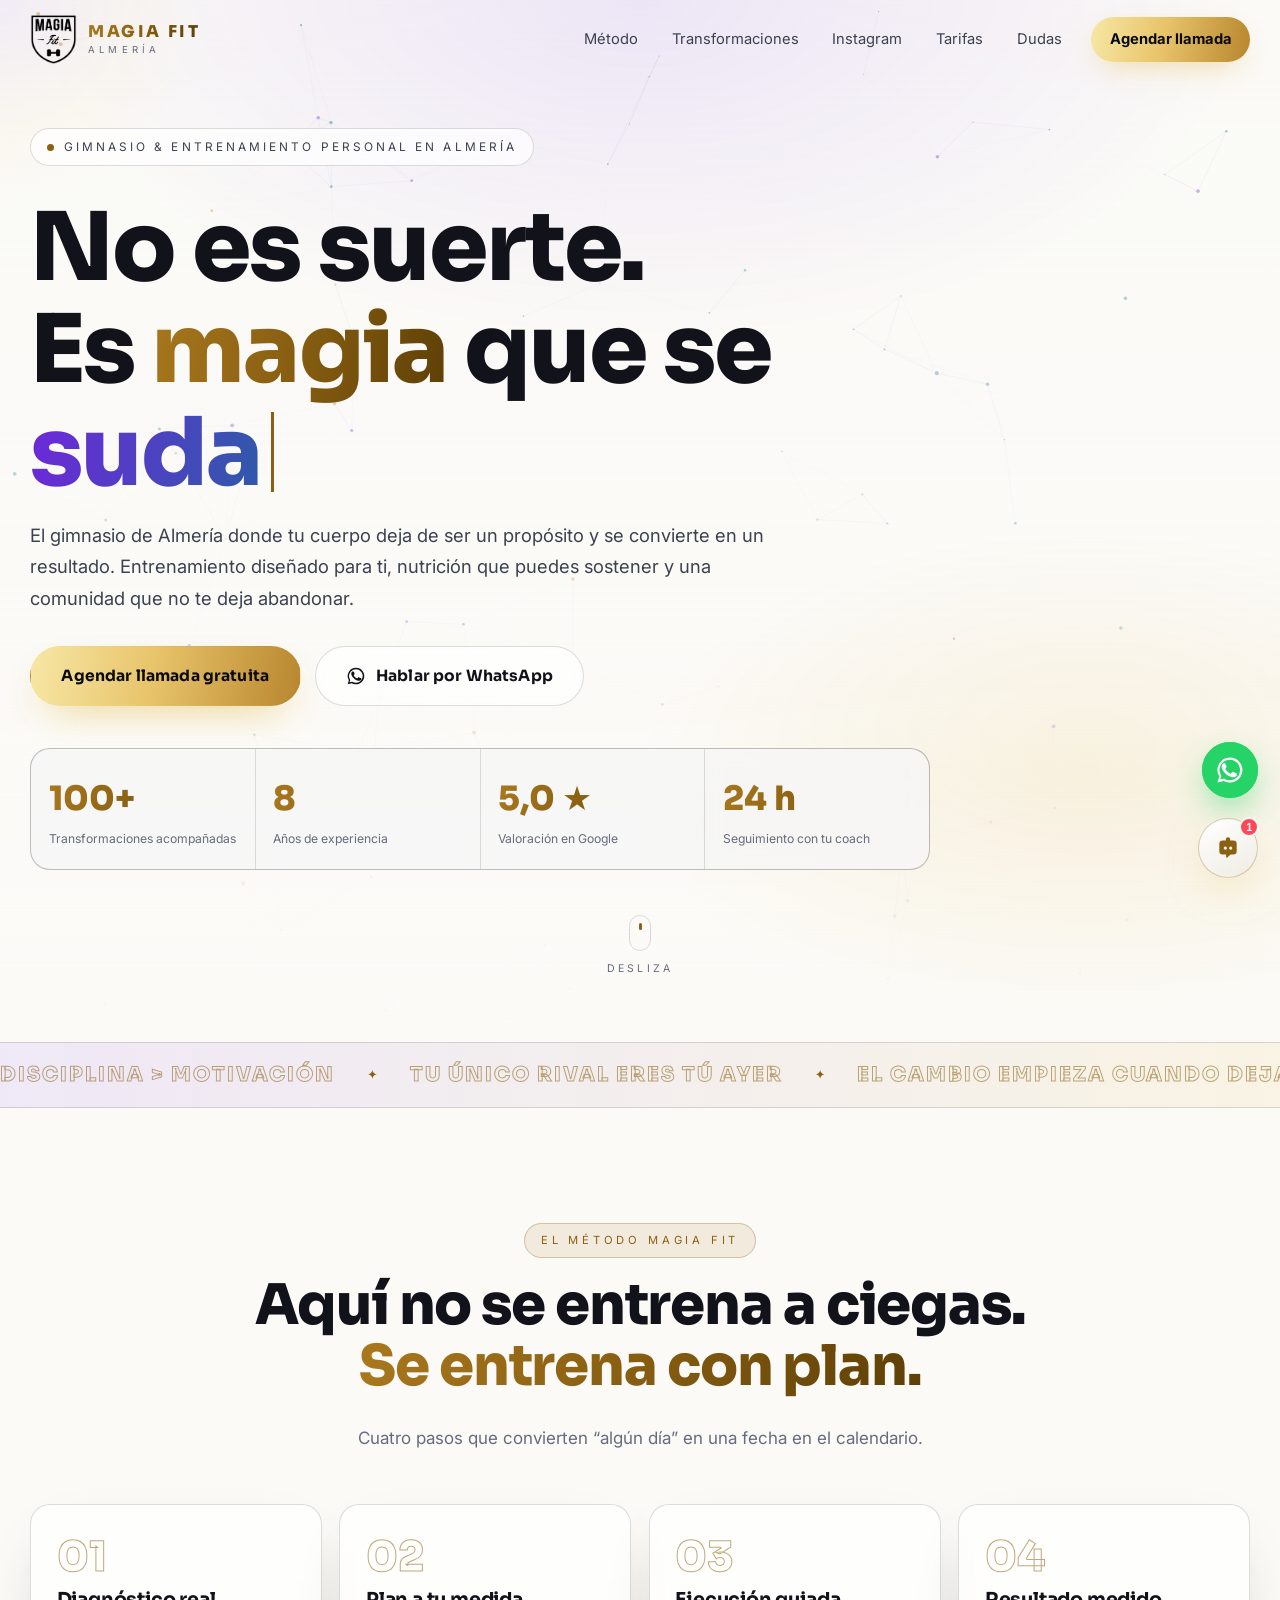
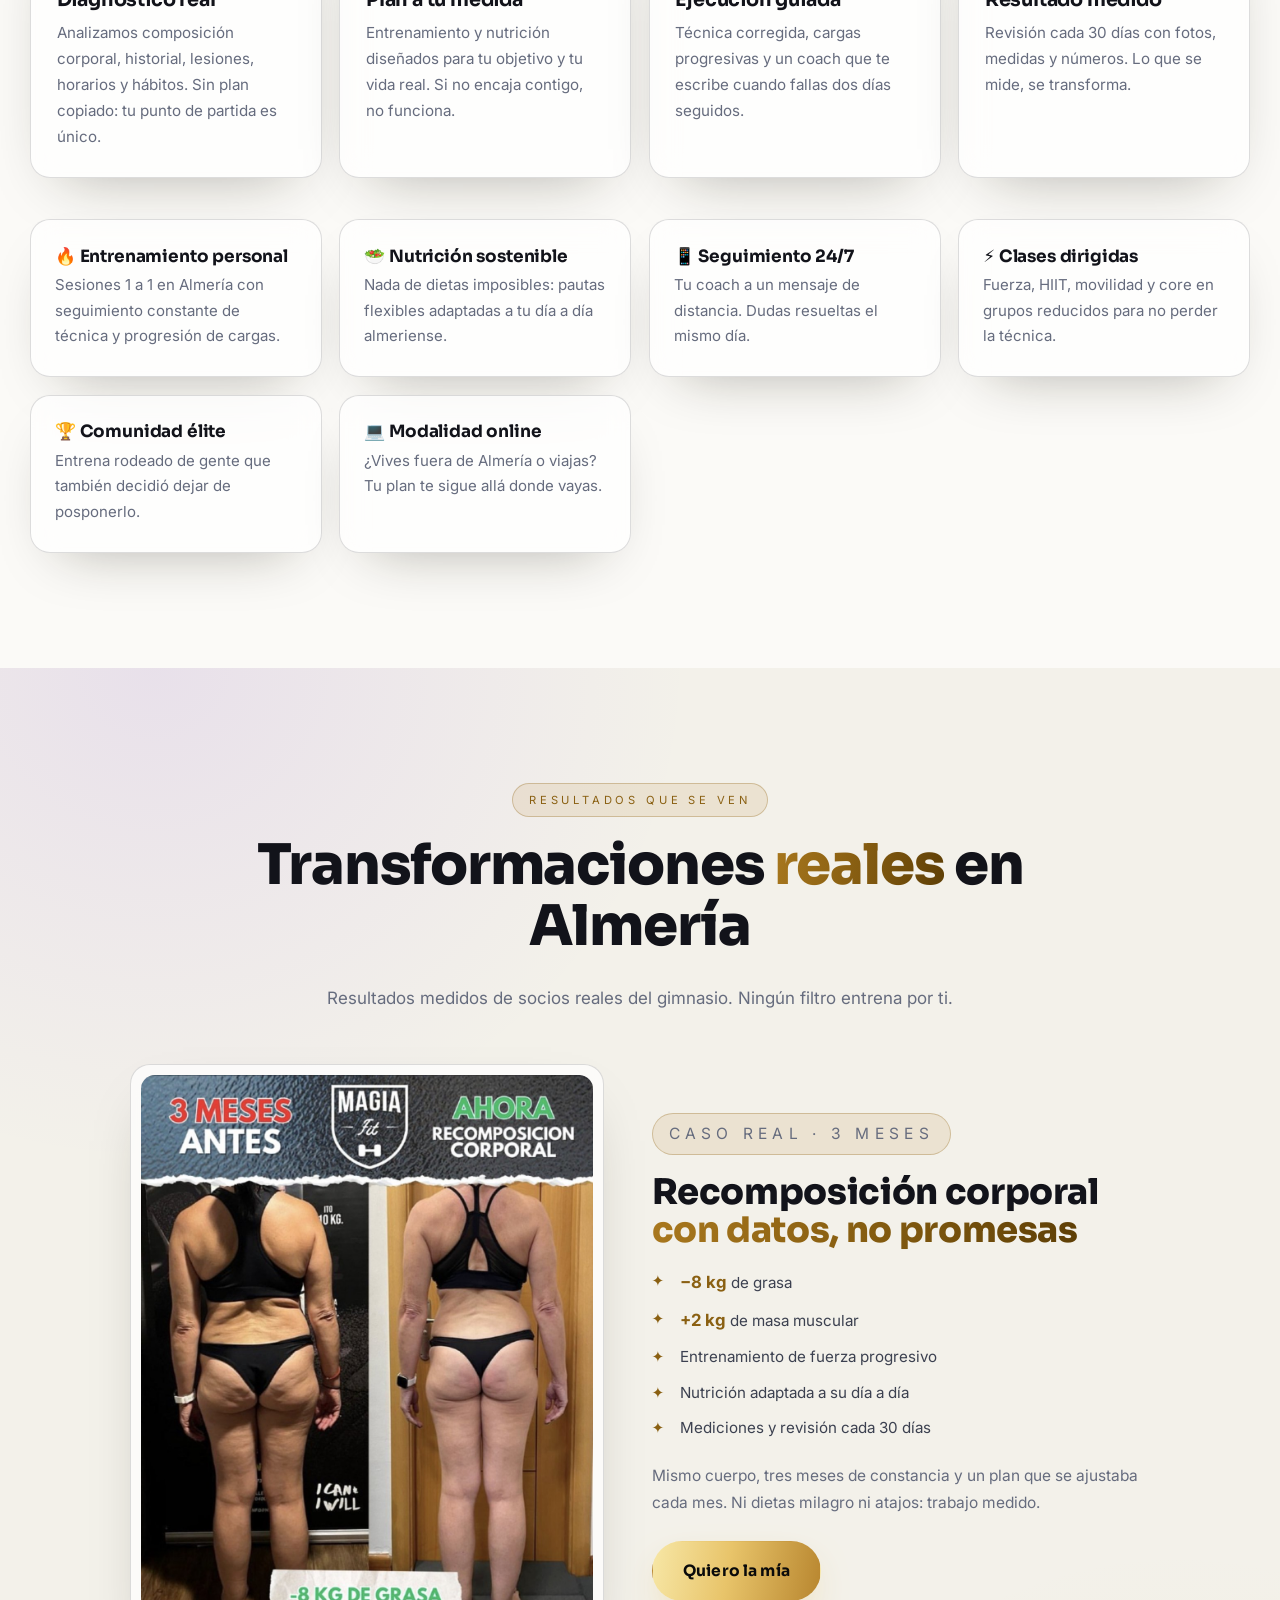
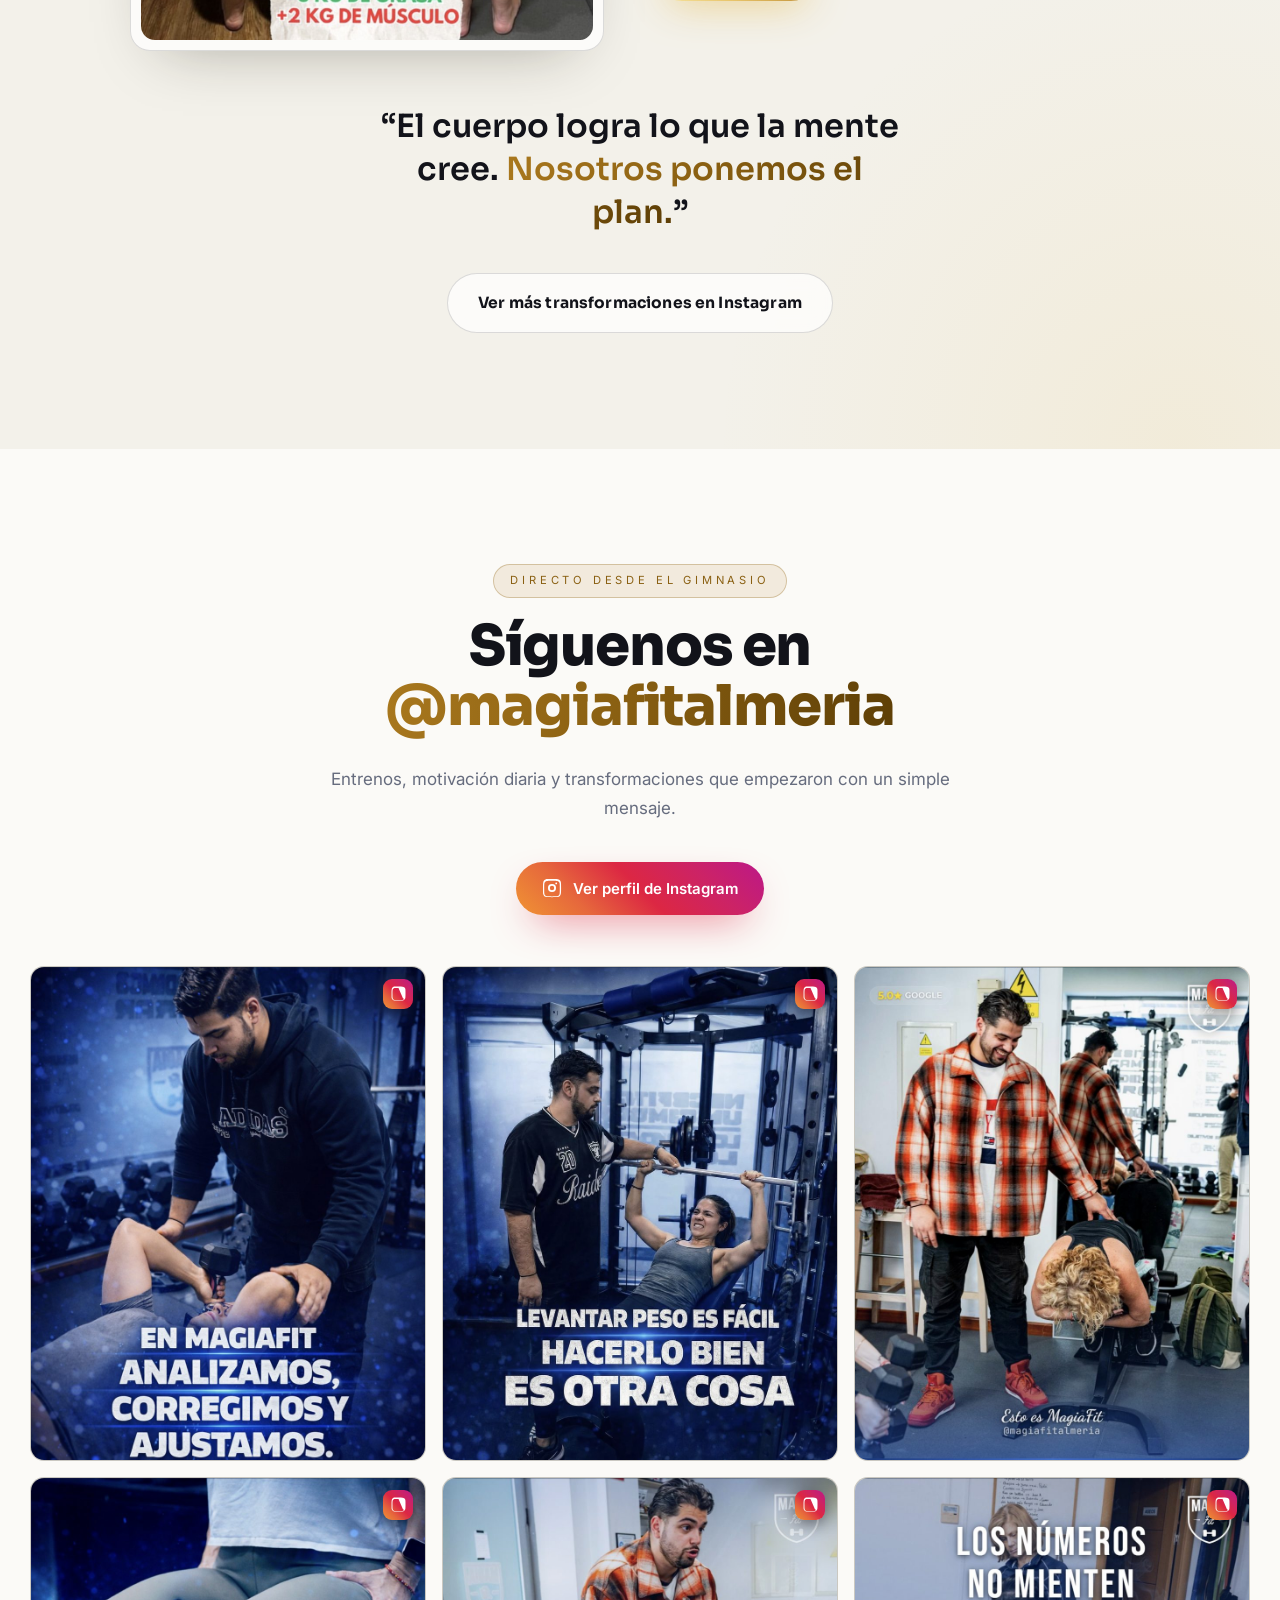
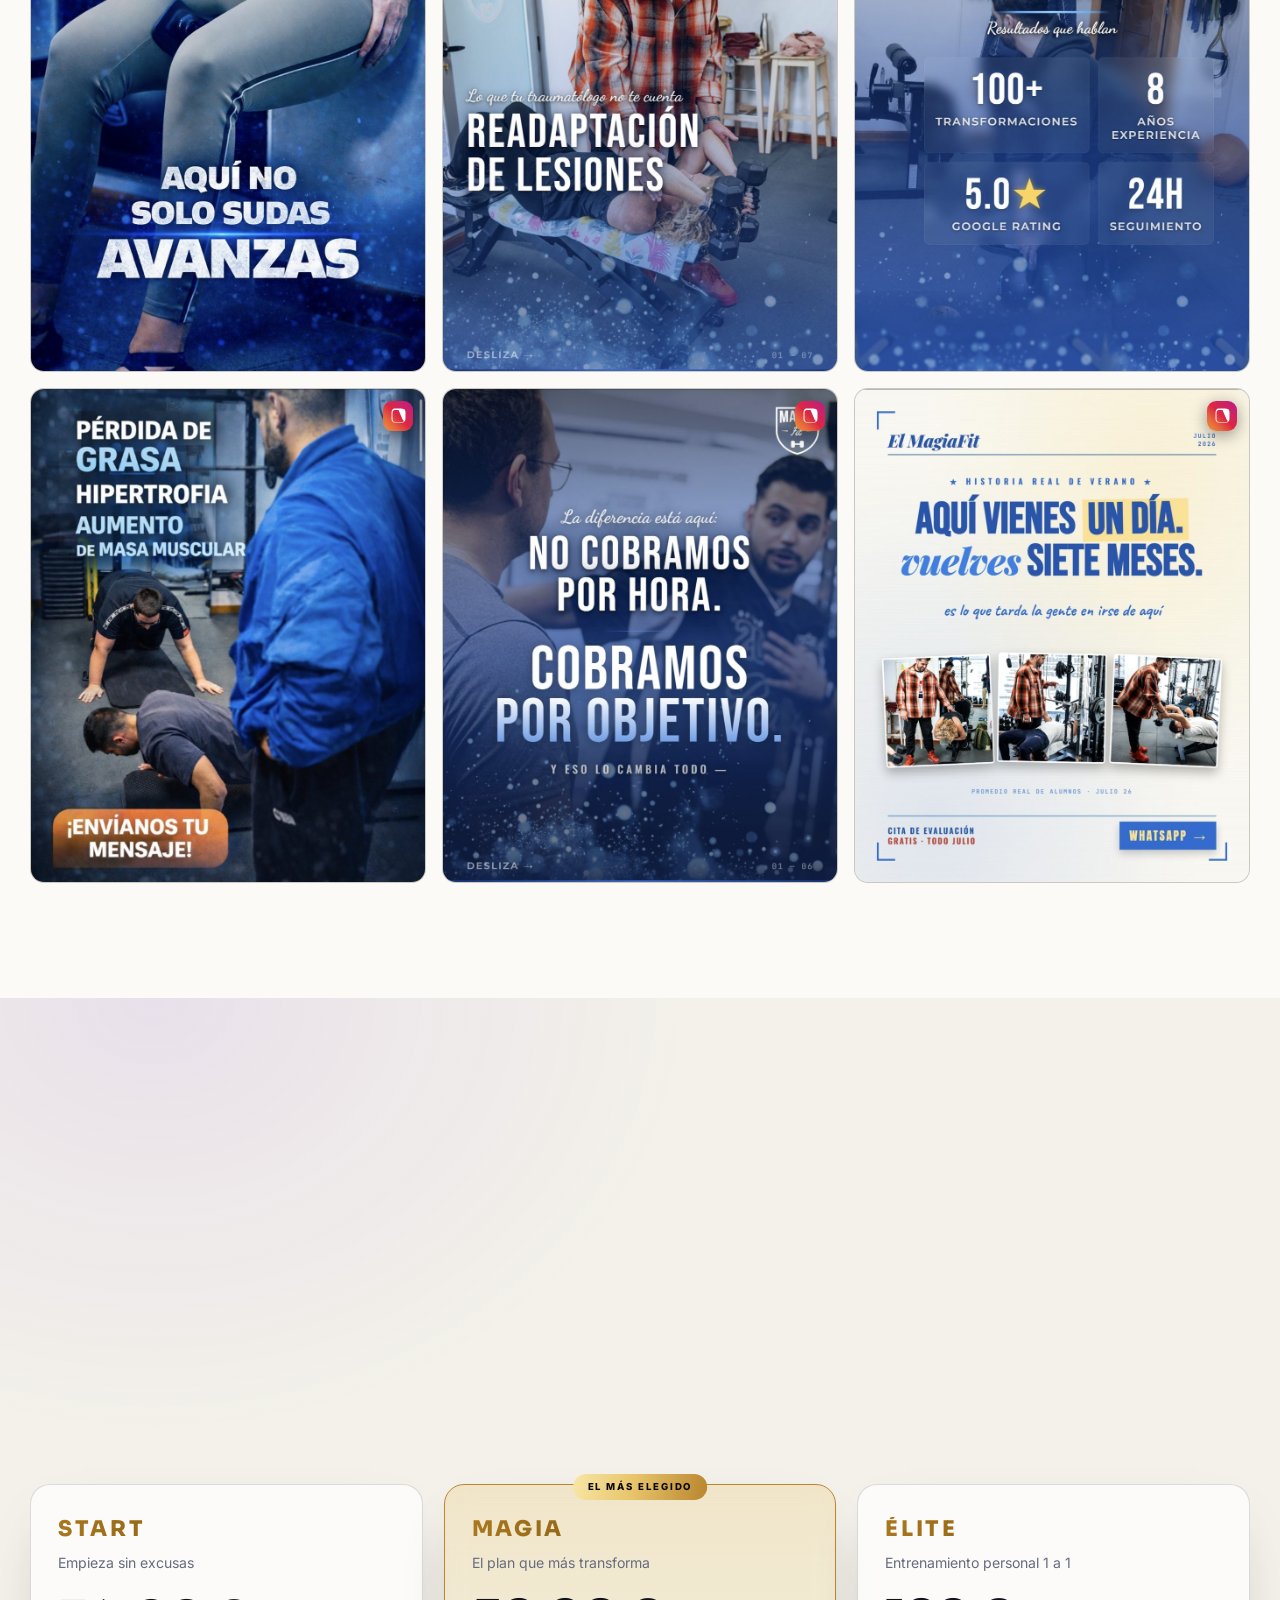
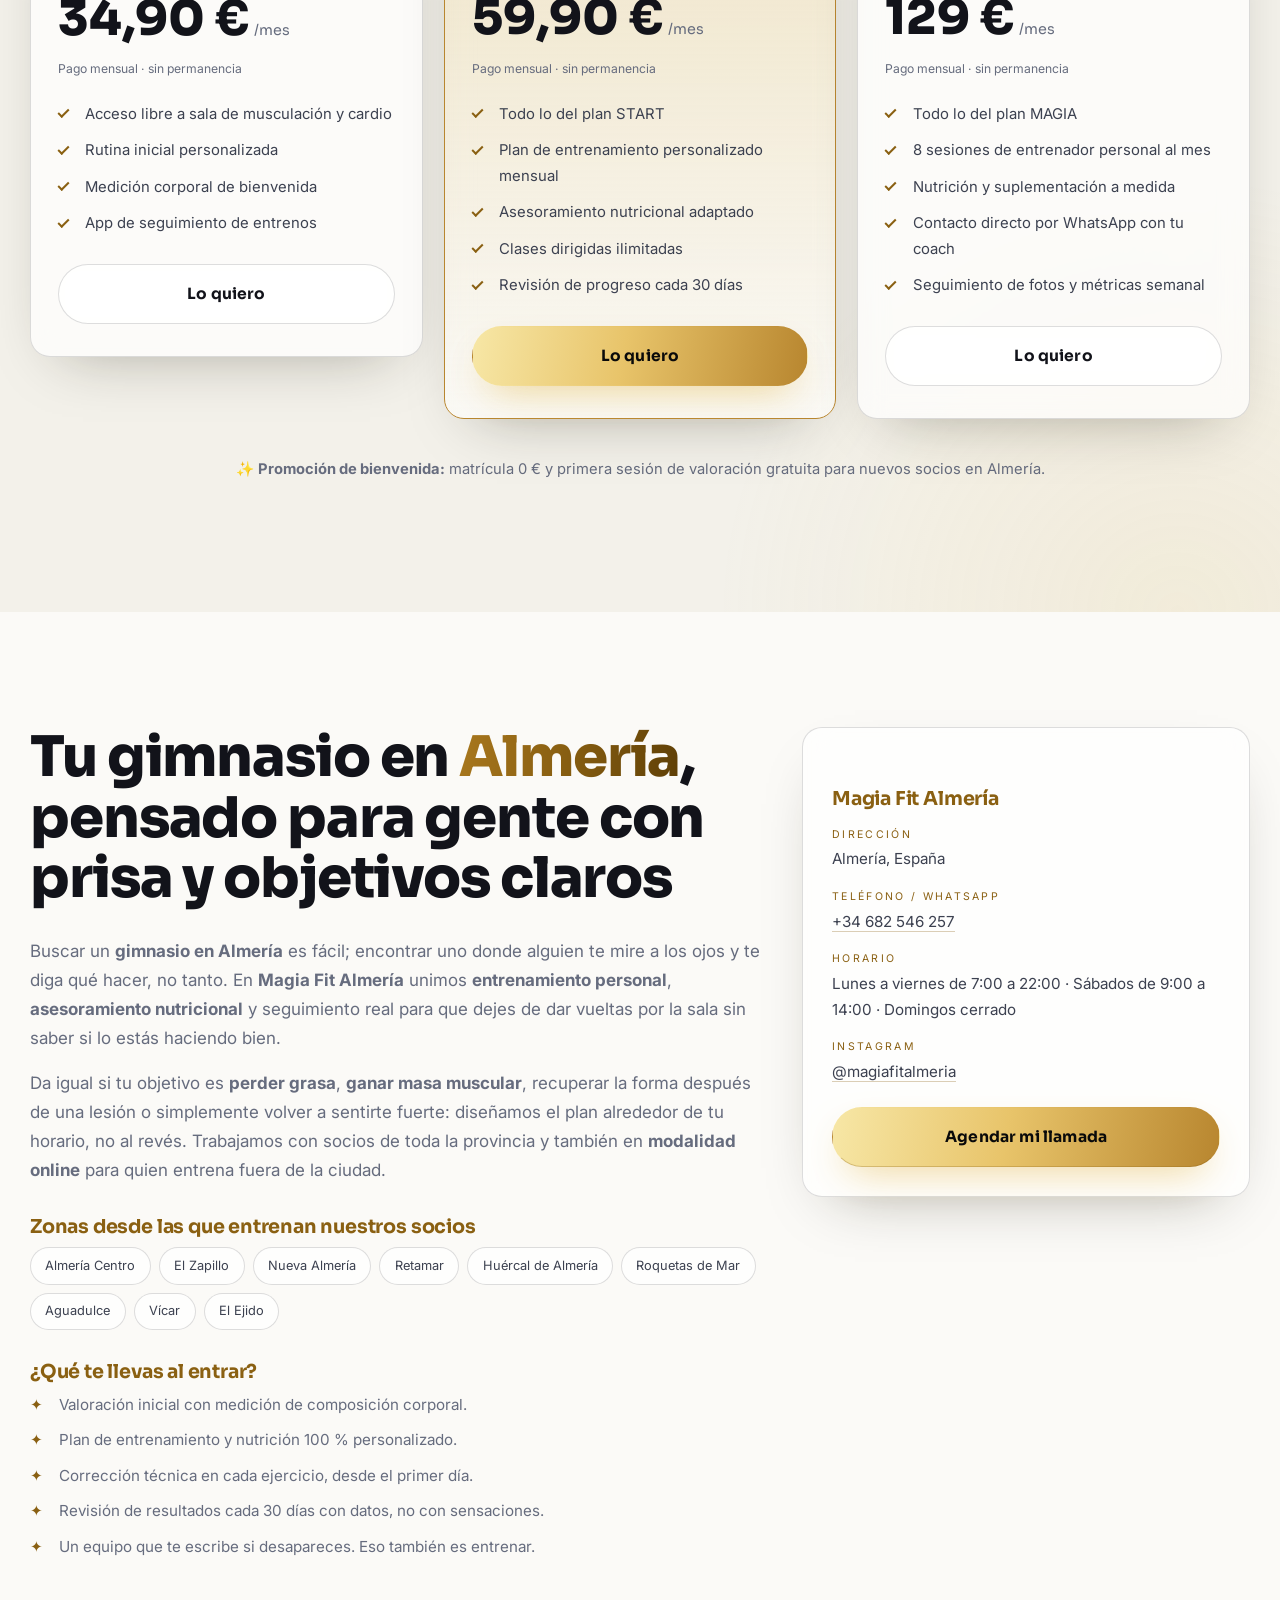
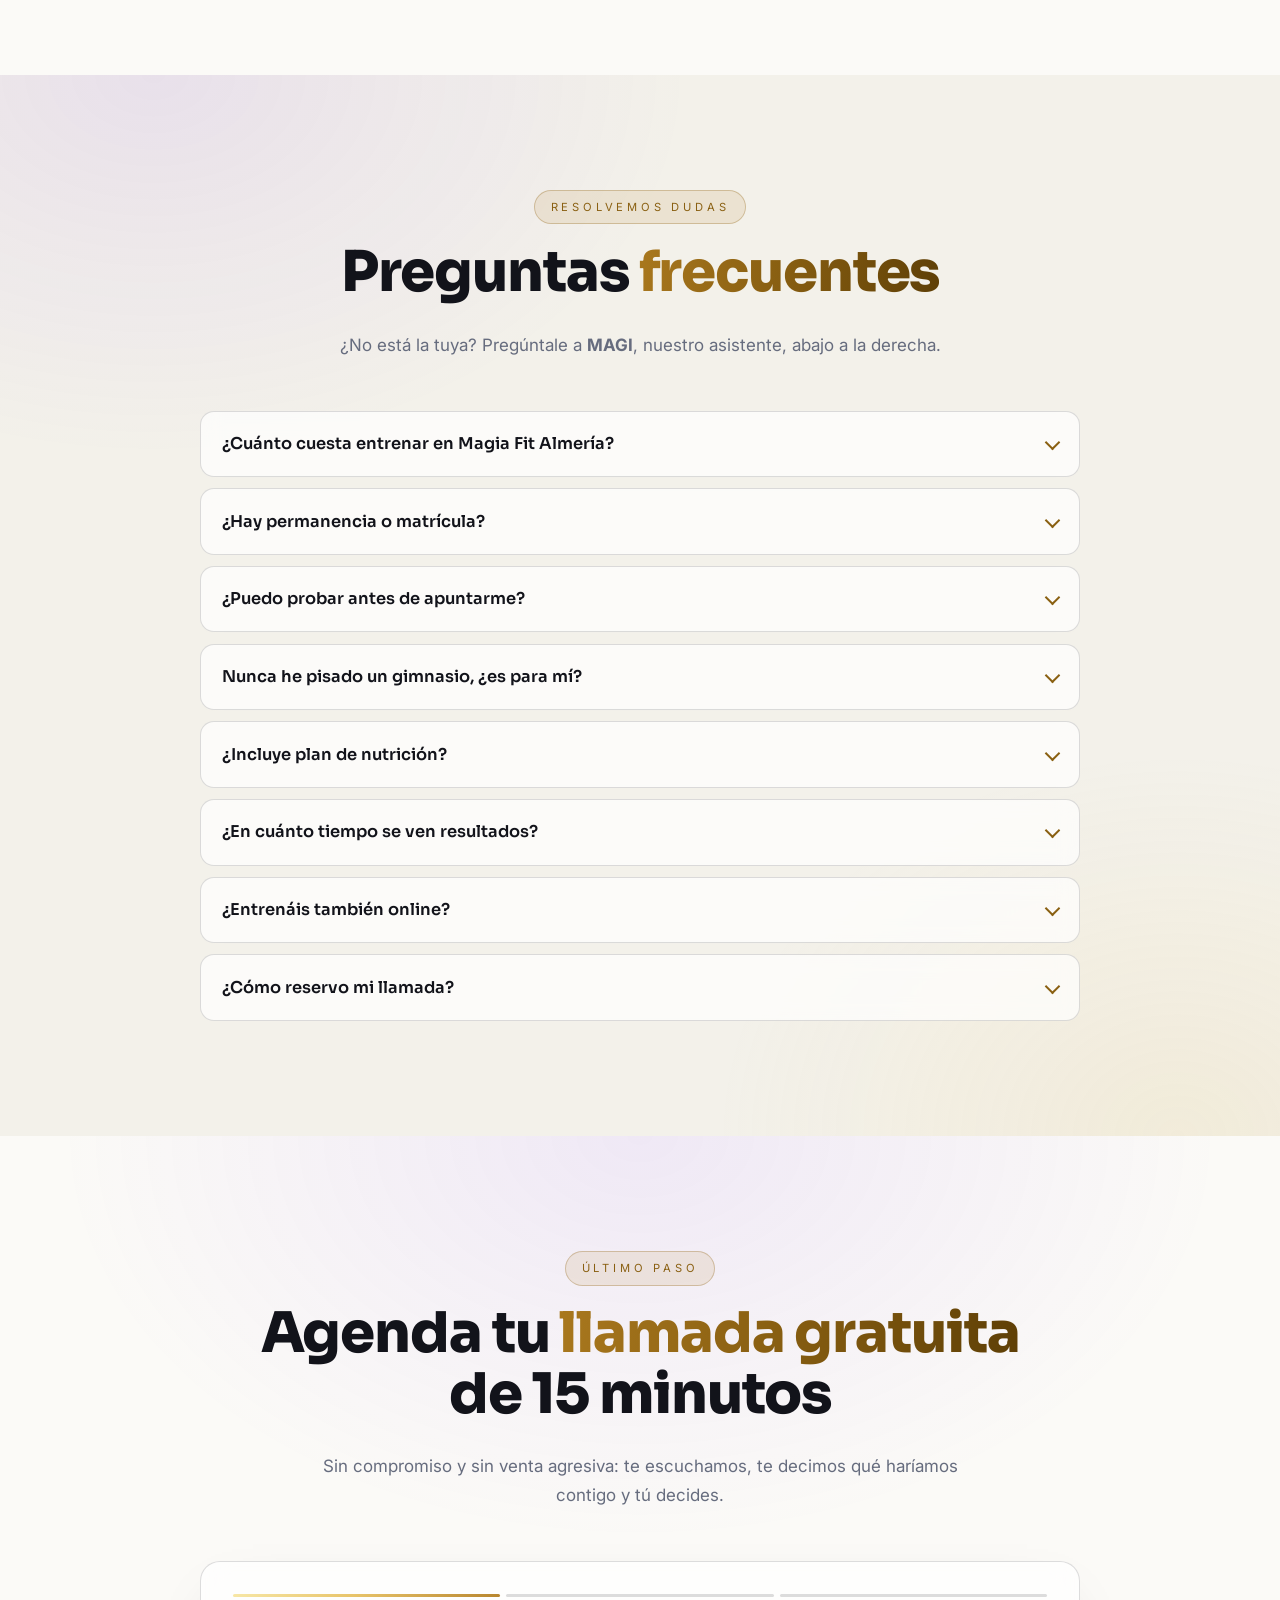
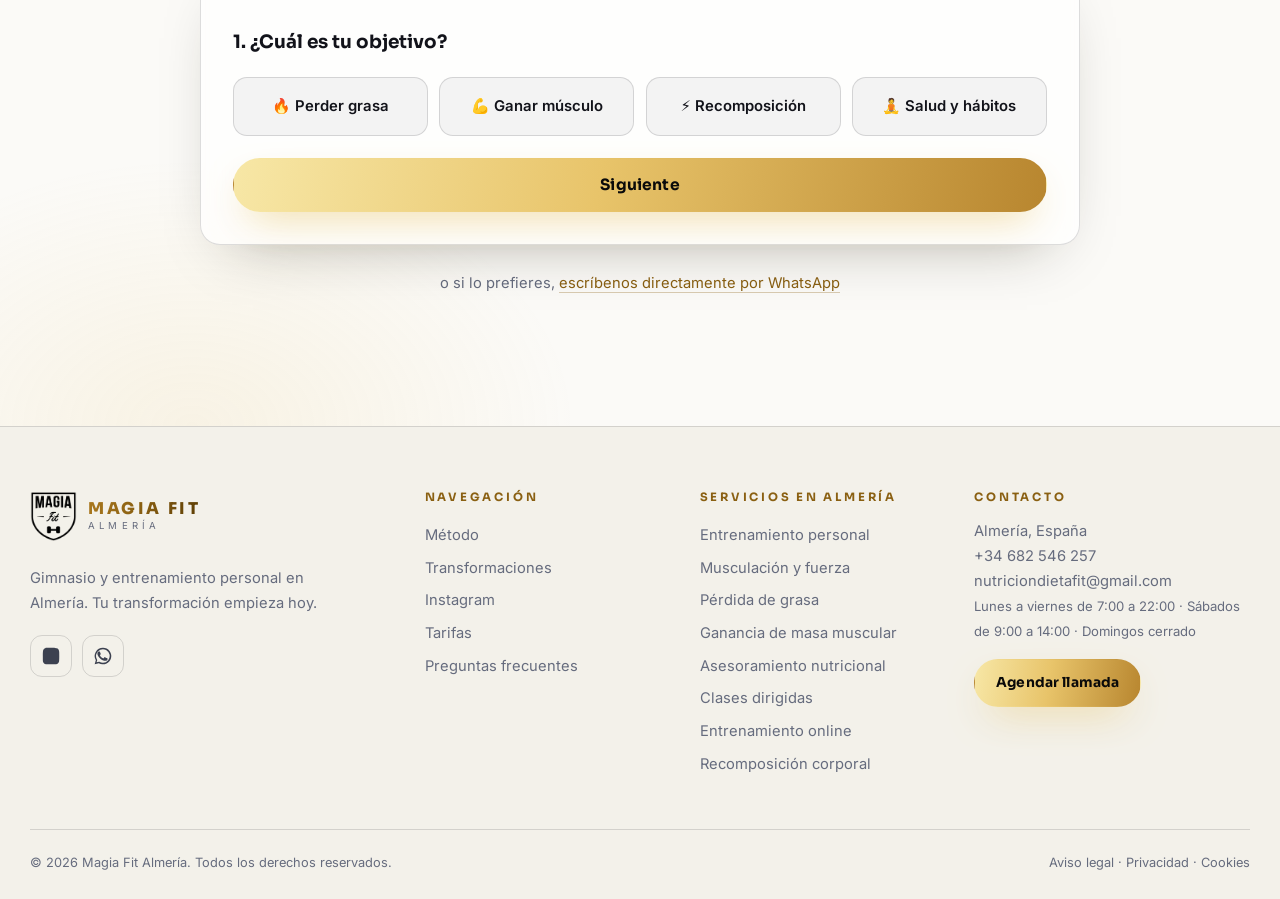
==== index.html @ 7a73f0a2 "Añadir cinco publicaciones más y corregir las cifras del hero Galería - Se incorporan cinco publicac" ====
<!DOCTYPE html>
<html lang="es">
<head>
<meta charset="utf-8">
<meta name="viewport" content="width=device-width, initial-scale=1, viewport-fit=cover">
<title>Gimnasio en Almería | Magia Fit · Entrenador personal y transformaciones reales</title>
<meta name="description" content="Magia Fit Almería: gimnasio y entrenamiento personal en Almería. Planes de fuerza, pérdida de grasa y nutrición con transformaciones reales. Primera sesión de asesoramiento gratis. Agenda tu llamada o escríbenos por WhatsApp.">
<meta name="keywords" content="gimnasio en Almería, gimnasios Almería, entrenador personal Almería, entrenamiento personal Almería, perder peso Almería, ganar masa muscular Almería, nutricionista deportivo Almería, gimnasio Zapillo, gimnasio Nueva Almería, Magia Fit">
<meta name="author" content="Magia Fit Almería">
<meta name="robots" content="index, follow, max-image-preview:large, max-snippet:-1">
<meta name="theme-color" content="#FBFAF7" media="(prefers-color-scheme: light)">
<meta name="theme-color" content="#06070c" media="(prefers-color-scheme: dark)">
<meta name="geo.region" content="ES-AL">
<meta name="geo.placename" content="Almería">
<meta name="geo.position" content="36.8381;-2.4597">
<meta name="ICBM" content="36.8381, -2.4597">
<link rel="canonical" href="https://magia-fit-almeria.vercel.app/">
<link rel="alternate" hreflang="es-es" href="https://magia-fit-almeria.vercel.app/">
<link rel="icon" href="assets/img/favicon.png" type="image/png">
<link rel="apple-touch-icon" href="assets/img/favicon.png">
<link rel="manifest" href="site.webmanifest">

<!-- Open Graph / Twitter -->
<meta property="og:type" content="website">
<meta property="og:locale" content="es_ES">
<meta property="og:site_name" content="Magia Fit Almería">
<meta property="og:title" content="Gimnasio en Almería | Magia Fit · Transformaciones reales">
<meta property="og:description" content="Entrena en el gimnasio de Almería donde los resultados se ven. Planes personalizados, nutrición y seguimiento. Agenda tu llamada gratuita.">
<meta property="og:url" content="https://magia-fit-almeria.vercel.app/">
<meta property="og:image" content="https://magia-fit-almeria.vercel.app/assets/img/og-cover.jpg">
<meta name="twitter:card" content="summary_large_image">
<meta name="twitter:title" content="Gimnasio en Almería | Magia Fit">
<meta name="twitter:description" content="Transformaciones reales en Almería. Entrenamiento personal, nutrición y comunidad. Agenda tu llamada gratuita.">
<meta name="twitter:image" content="https://magia-fit-almeria.vercel.app/assets/img/og-cover.jpg">
<meta property="og:image:width" content="1200">
<meta property="og:image:height" content="630">

<link rel="preconnect" href="https://fonts.googleapis.com">
<link rel="preconnect" href="https://fonts.gstatic.com" crossorigin>
<link href="https://fonts.googleapis.com/css2?family=Sora:wght@300;400;600;700;800&family=Inter:wght@300;400;500;600&display=swap" rel="stylesheet">
<link rel="stylesheet" href="assets/css/style.css">
</head>
<body>

<!-- ══ PRELOADER ══ -->
<div class="preloader" id="preloader" aria-hidden="true">
  <div class="preloader__inner">
    <img src="assets/img/logo.png" alt="" width="84" height="90" class="preloader__logo">
    <div class="preloader__bar"><span></span></div>
    <p class="preloader__txt">CARGANDO TU MEJOR VERSIÓN</p>
  </div>
</div>

<a class="skip-link" href="#contenido">Saltar al contenido principal</a>
<div class="scroll-progress" id="scrollProgress" aria-hidden="true"></div>
<div class="cursor-glow" id="cursorGlow" aria-hidden="true"></div>

<!-- ══ HEADER ══ -->
<header class="header" id="header">
  <div class="container header__inner">
    <a class="brand" href="#inicio" aria-label="Magia Fit Almería — Inicio">
      <img src="assets/img/logo.png" alt="Logo de Magia Fit Almería" width="43" height="46">
      <span class="brand__text"><strong>MAGIA FIT</strong><em>ALMERÍA</em></span>
    </a>

    <nav class="nav" id="nav" aria-label="Navegación principal">
      <a href="#metodo">Método</a>
      <a href="#transformaciones">Transformaciones</a>
      <a href="#instagram">Instagram</a>
      <a href="#tarifas">Tarifas</a>
      <a href="#faq">Dudas</a>
      <a href="#agenda" class="nav__cta">Agendar llamada</a>
    </nav>

    <button class="burger" id="burger" aria-label="Abrir menú" aria-expanded="false" aria-controls="nav">
      <span></span><span></span><span></span>
    </button>
  </div>
</header>

<main id="contenido">

<!-- ══ HERO ══ -->
<section class="hero" id="inicio">
  <canvas class="hero__canvas" id="heroCanvas" aria-hidden="true"></canvas>
  <div class="hero__veil" aria-hidden="true"></div>
  <div class="container hero__inner">
    <p class="hero__eyebrow reveal"><span class="dot"></span> Gimnasio &amp; entrenamiento personal en Almería</p>

    <h1 class="hero__title reveal">
      No es suerte.<br>
      Es <span class="grad">magia</span> que se<br>
      <span class="type" id="typewriter" aria-live="polite"></span>
    </h1>

    <p class="hero__sub reveal">
      El gimnasio de Almería donde tu cuerpo deja de ser un propósito y se convierte en un resultado.
      Entrenamiento diseñado para ti, nutrición que puedes sostener y una comunidad que no te deja abandonar.
    </p>

    <div class="hero__cta reveal">
      <a href="#agenda" class="btn btn--gold magnetic" data-track="hero-agenda">
        <span>Agendar llamada gratuita</span>
      </a>
      <a href="#" class="btn btn--ghost magnetic" data-wa="Hola, quiero información sobre el gimnasio y las tarifas 💪" data-track="hero-wa">
        <svg viewBox="0 0 24 24" width="20" height="20" aria-hidden="true"><path fill="currentColor" d="M17.5 14.4c-.3-.2-1.7-.9-2-1-.3-.1-.5-.2-.7.1s-.7 1-.9 1.2c-.2.2-.3.2-.6.1-.3-.2-1.2-.5-2.3-1.4-.9-.8-1.4-1.7-1.6-2s0-.4.1-.6l.5-.6c.1-.2.2-.3.3-.5s0-.4 0-.5c-.1-.2-.7-1.6-.9-2.2-.2-.6-.5-.5-.7-.5h-.6c-.2 0-.5.1-.8.4s-1 1-1 2.5 1.1 2.9 1.2 3.1c.2.2 2.1 3.2 5.1 4.5.7.3 1.3.5 1.7.6.7.2 1.4.2 1.9.1.6-.1 1.7-.7 2-1.4.2-.7.2-1.3.2-1.4-.1-.2-.3-.3-.6-.4M12 2a10 10 0 0 0-8.6 15.1L2 22l5-1.3A10 10 0 1 0 12 2m0 18.2c-1.6 0-3.1-.4-4.4-1.2l-.3-.2-3 .8.8-2.9-.2-.3A8.2 8.2 0 1 1 12 20.2"/></svg>
        <span>Hablar por WhatsApp</span>
      </a>
    </div>

    <ul class="hero__stats reveal" aria-label="Datos de Magia Fit Almería">
      <li><b class="count" data-to="100" data-suffix="+">0</b><span>Transformaciones acompañadas</span></li>
      <li><b class="count" data-to="8" data-suffix="">0</b><span>Años de experiencia</span></li>
      <li><b>5,0 ★</b><span>Valoración en Google</span></li>
      <li><b>24 h</b><span>Seguimiento con tu coach</span></li>
    </ul>

    <a href="#metodo" class="hero__scroll" aria-label="Bajar a la siguiente sección"><span></span>Desliza</a>
  </div>
</section>

<!-- ══ MARQUEE FRASES ══ -->
<div class="marquee" aria-hidden="true">
  <div class="marquee__track">
    <span>DISCIPLINA &gt; MOTIVACIÓN</span><i>✦</i>
    <span>TU ÚNICO RIVAL ERES TÚ AYER</span><i>✦</i>
    <span>EL CAMBIO EMPIEZA CUANDO DEJAS DE ESPERAR</span><i>✦</i>
    <span>SIN EXCUSAS, SOLO REPETICIONES</span><i>✦</i>
    <span>HAZLO POR LA PERSONA QUE SERÁS EN 6 MESES</span><i>✦</i>
    <span>DISCIPLINA &gt; MOTIVACIÓN</span><i>✦</i>
    <span>TU ÚNICO RIVAL ERES TÚ AYER</span><i>✦</i>
    <span>EL CAMBIO EMPIEZA CUANDO DEJAS DE ESPERAR</span><i>✦</i>
    <span>SIN EXCUSAS, SOLO REPETICIONES</span><i>✦</i>
    <span>HAZLO POR LA PERSONA QUE SERÁS EN 6 MESES</span><i>✦</i>
  </div>
</div>

<!-- ══ MÉTODO ══ -->
<section class="section" id="metodo">
  <div class="container">
    <header class="sec-head reveal">
      <p class="kicker">El método Magia Fit</p>
      <h2>Aquí no se entrena a ciegas.<br><span class="grad">Se entrena con plan.</span></h2>
      <p class="sec-sub">Cuatro pasos que convierten “algún día” en una fecha en el calendario.</p>
    </header>

    <ol class="steps">
      <li class="step glass reveal" style="--d:0ms">
        <span class="step__n">01</span>
        <h3>Diagnóstico real</h3>
        <p>Analizamos composición corporal, historial, lesiones, horarios y hábitos. Sin plan copiado: tu punto de partida es único.</p>
      </li>
      <li class="step glass reveal" style="--d:90ms">
        <span class="step__n">02</span>
        <h3>Plan a tu medida</h3>
        <p>Entrenamiento y nutrición diseñados para tu objetivo y tu vida real. Si no encaja contigo, no funciona.</p>
      </li>
      <li class="step glass reveal" style="--d:180ms">
        <span class="step__n">03</span>
        <h3>Ejecución guiada</h3>
        <p>Técnica corregida, cargas progresivas y un coach que te escribe cuando fallas dos días seguidos.</p>
      </li>
      <li class="step glass reveal" style="--d:270ms">
        <span class="step__n">04</span>
        <h3>Resultado medido</h3>
        <p>Revisión cada 30 días con fotos, medidas y números. Lo que se mide, se transforma.</p>
      </li>
    </ol>

    <div class="features">
      <article class="feature glass reveal"><h3>🔥 Entrenamiento personal</h3><p>Sesiones 1 a 1 en Almería con seguimiento constante de técnica y progresión de cargas.</p></article>
      <article class="feature glass reveal"><h3>🥗 Nutrición sostenible</h3><p>Nada de dietas imposibles: pautas flexibles adaptadas a tu día a día almeriense.</p></article>
      <article class="feature glass reveal"><h3>📱 Seguimiento 24/7</h3><p>Tu coach a un mensaje de distancia. Dudas resueltas el mismo día.</p></article>
      <article class="feature glass reveal"><h3>⚡ Clases dirigidas</h3><p>Fuerza, HIIT, movilidad y core en grupos reducidos para no perder la técnica.</p></article>
      <article class="feature glass reveal"><h3>🏆 Comunidad élite</h3><p>Entrena rodeado de gente que también decidió dejar de posponerlo.</p></article>
      <article class="feature glass reveal"><h3>💻 Modalidad online</h3><p>¿Vives fuera de Almería o viajas? Tu plan te sigue allá donde vayas.</p></article>
    </div>
  </div>
</section>

<!-- ══ TRANSFORMACIONES ══ -->
<section class="section section--alt" id="transformaciones">
  <div class="container">
    <header class="sec-head reveal">
      <p class="kicker">Resultados que se ven</p>
      <h2>Transformaciones <span class="grad">reales</span> en Almería</h2>
      <p class="sec-sub">Resultados medidos de socios reales del gimnasio. Ningún filtro entrena por ti.</p>
    </header>

    <div class="transform">
      <figure class="transform__card glass reveal">
        <img src="assets/img/transformaciones/recomposicion-3-meses.jpg"
             alt="Recomposición corporal de una socia de Magia Fit Almería: menos 8 kg de grasa y más 2 kg de músculo en 3 meses"
             width="1100" height="1375" loading="lazy">
      </figure>

      <div class="transform__data reveal">
        <p class="kicker">Caso real · 3 meses</p>
        <h3>Recomposición corporal<br><span class="grad">con datos, no promesas</span></h3>
        <ul class="ticks">
          <li><b>−8 kg</b> de grasa</li>
          <li><b>+2 kg</b> de masa muscular</li>
          <li>Entrenamiento de fuerza progresivo</li>
          <li>Nutrición adaptada a su día a día</li>
          <li>Mediciones y revisión cada 30 días</li>
        </ul>
        <p>Mismo cuerpo, tres meses de constancia y un plan que se ajustaba cada mes.
           Ni dietas milagro ni atajos: trabajo medido.</p>
        <a href="#" class="btn btn--gold magnetic" data-wa="Hola, he visto la transformación de la web y quiero empezar la mía 🔥">Quiero la mía</a>
      </div>
    </div>

    <p class="quote reveal">“El cuerpo logra lo que la mente cree. <span class="grad">Nosotros ponemos el plan.</span>”</p>

    <div class="center reveal">
      <a href="https://www.instagram.com/magiafitalmeria/" target="_blank" rel="noopener" class="btn btn--ghost magnetic">Ver más transformaciones en Instagram</a>
    </div>
  </div>
</section>

<!-- ══ INSTAGRAM ══ -->
<section class="section" id="instagram">
  <div class="container">
    <header class="sec-head reveal">
      <p class="kicker">Directo desde el gimnasio</p>
      <h2>Síguenos en <span class="grad">@magiafitalmeria</span></h2>
      <p class="sec-sub">Entrenos, motivación diaria y transformaciones que empezaron con un simple mensaje.</p>
      <a class="ig-btn magnetic" href="https://www.instagram.com/magiafitalmeria/" target="_blank" rel="noopener">
        <svg viewBox="0 0 24 24" width="22" height="22" aria-hidden="true"><path fill="currentColor" d="M12 2.2c3.2 0 3.6 0 4.9.1 1.2.1 1.8.2 2.2.4.6.2 1 .5 1.4.9.4.4.7.8.9 1.4.2.4.4 1 .4 2.2.1 1.3.1 1.7.1 4.9s0 3.6-.1 4.9c-.1 1.2-.2 1.8-.4 2.2-.2.6-.5 1-.9 1.4-.4.4-.8.7-1.4.9-.4.2-1 .4-2.2.4-1.3.1-1.7.1-4.9.1s-3.6 0-4.9-.1c-1.2-.1-1.8-.2-2.2-.4-.6-.2-1-.5-1.4-.9-.4-.4-.7-.8-.9-1.4-.2-.4-.4-1-.4-2.2C2.2 15.6 2.2 15.2 2.2 12s0-3.6.1-4.9c.1-1.2.2-1.8.4-2.2.2-.6.5-1 .9-1.4.4-.4.8-.7 1.4-.9.4-.2 1-.4 2.2-.4C8.4 2.2 8.8 2.2 12 2.2m0 2c-3.1 0-3.5 0-4.7.1-.9 0-1.4.2-1.7.3-.4.2-.7.4-1 .7-.3.3-.5.6-.7 1-.1.3-.3.8-.3 1.7-.1 1.2-.1 1.6-.1 4.7s0 3.5.1 4.7c0 .9.2 1.4.3 1.7.2.4.4.7.7 1 .3.3.6.5 1 .7.3.1.8.3 1.7.3 1.2.1 1.6.1 4.7.1s3.5 0 4.7-.1c.9 0 1.4-.2 1.7-.3.4-.2.7-.4 1-.7.3-.3.5-.6.7-1 .1-.3.3-.8.3-1.7.1-1.2.1-1.6.1-4.7s0-3.5-.1-4.7c0-.9-.2-1.4-.3-1.7-.2-.4-.4-.7-.7-1-.3-.3-.6-.5-1-.7-.3-.1-.8-.3-1.7-.3-1.2-.1-1.6-.1-4.7-.1m0 3.4a4.4 4.4 0 1 1 0 8.8 4.4 4.4 0 0 1 0-8.8m0 2a2.4 2.4 0 1 0 0 4.8 2.4 2.4 0 0 0 0-4.8m5.6-2.6a1 1 0 1 1-2 0 1 1 0 0 1 2 0"/></svg>
        <span>Ver perfil de Instagram</span>
      </a>
    </header>

    <div class="ig-grid" id="igGrid">
      <a class="ig-card reveal" href="https://www.instagram.com/magiafitalmeria/" target="_blank" rel="noopener">
        <img src="assets/img/instagram/01-analizamos.jpg" alt="Entrenador de Magia Fit corrigiendo la técnica de un socio en el gimnasio de Almería" width="900" height="1125" loading="lazy">
        <span class="ig-card__ig" aria-hidden="true"><svg viewBox="0 0 24 24" width="17" height="17"><path fill="currentColor" d="M12 2.2c3.2 0 3.6 0 4.9.1 1.2.1 1.8.2 2.2.4.6.2 1 .5 1.4.9.4.4.7.8.9 1.4.2.4.4 1 .4 2.2.1 1.3.1 1.7.1 4.9s0 3.6-.1 4.9c-.1 1.2-.2 1.8-.4 2.2-.2.6-.5 1-.9 1.4-.4.4-.8.7-1.4.9-.4.2-1 .4-2.2.4-1.3.1-1.7.1-4.9.1s-3.6 0-4.9-.1c-1.2-.1-1.8-.2-2.2-.4-.6-.2-1-.5-1.4-.9-.4-.4-.7-.8-.9-1.4-.2-.4-.4-1-.4-2.2C2.2 15.6 2.2 15.2 2.2 12s0-3.6.1-4.9c.1-1.2.2-1.8.4-2.2.2-.6.5-1 .9-1.4.4-.4.8-.7 1.4-.9.4-.2 1-.4 2.2-.4C8.4 2.2 8.8 2.2 12 2.2m0 2c-3.1 0-3.5 0-4.7.1-.9 0-1.4.2-1.7.3-.4.2-.7.4-1 .7-.3.3-.5.6-.7 1-.1.3-.3.8-.3 1.7-.1 1.2-.1 1.6-.1 4.7s0 3.5.1 4.7c0 .9.2 1.4.3 1.7.2.4.4.7.7 1 .3.3.6.5 1 .7.3.1.8.3 1.7.3 1.2.1 1.6.1 4.7.1s3.5 0 4.7-.1c.9 0 1.4-.2 1.7-.3.4-.2.7-.4 1-.7.3-.3.5-.6.7-1.1-.3.3-.8.3-1.7.1-1.2.1-1.6.1-4.7s0-3.5-.1-4.7c0-.9-.2-1.4-.3-1.7-.2-.4-.4-.7-.7-1-.3-.3-.6-.5-1-.7-.3-.1-.8-.3-1.7-.3-1.2-.1-1.6-.1-4.7-.1m0 3.4a4.4 4.4 0 1 1 0 8.8 4.4 4.4 0 0 1 0-8.8m0 2a2.4 2.4 0 1 0 0 4.8 2.4 2.4 0 0 0 0-4.8m5.6-2.6a1 1 0 1 1-2 0 1 1 0 0 1 2 0"/></svg></span>
        <span class="ig-card__over">Ver en Instagram</span>
      </a>
      <a class="ig-card reveal" href="https://www.instagram.com/magiafitalmeria/" target="_blank" rel="noopener">
        <img src="assets/img/instagram/02-hacerlo-bien.jpg" alt="Entrenador personal supervisando un press inclinado en Magia Fit Almería" width="900" height="1125" loading="lazy">
        <span class="ig-card__ig" aria-hidden="true"><svg viewBox="0 0 24 24" width="17" height="17"><path fill="currentColor" d="M12 2.2c3.2 0 3.6 0 4.9.1 1.2.1 1.8.2 2.2.4.6.2 1 .5 1.4.9.4.4.7.8.9 1.4.2.4.4 1 .4 2.2.1 1.3.1 1.7.1 4.9s0 3.6-.1 4.9c-.1 1.2-.2 1.8-.4 2.2-.2.6-.5 1-.9 1.4-.4.4-.8.7-1.4.9-.4.2-1 .4-2.2.4-1.3.1-1.7.1-4.9.1s-3.6 0-4.9-.1c-1.2-.1-1.8-.2-2.2-.4-.6-.2-1-.5-1.4-.9-.4-.4-.7-.8-.9-1.4-.2-.4-.4-1-.4-2.2C2.2 15.6 2.2 15.2 2.2 12s0-3.6.1-4.9c.1-1.2.2-1.8.4-2.2.2-.6.5-1 .9-1.4.4-.4.8-.7 1.4-.9.4-.2 1-.4 2.2-.4C8.4 2.2 8.8 2.2 12 2.2m0 2c-3.1 0-3.5 0-4.7.1-.9 0-1.4.2-1.7.3-.4.2-.7.4-1 .7-.3.3-.5.6-.7 1-.1.3-.3.8-.3 1.7-.1 1.2-.1 1.6-.1 4.7s0 3.5.1 4.7c0 .9.2 1.4.3 1.7.2.4.4.7.7 1 .3.3.6.5 1 .7.3.1.8.3 1.7.3 1.2.1 1.6.1 4.7.1s3.5 0 4.7-.1c.9 0 1.4-.2 1.7-.3.4-.2.7-.4 1-.7.3-.3.5-.6.7-1.1-.3.3-.8.3-1.7.1-1.2.1-1.6.1-4.7s0-3.5-.1-4.7c0-.9-.2-1.4-.3-1.7-.2-.4-.4-.7-.7-1-.3-.3-.6-.5-1-.7-.3-.1-.8-.3-1.7-.3-1.2-.1-1.6-.1-4.7-.1m0 3.4a4.4 4.4 0 1 1 0 8.8 4.4 4.4 0 0 1 0-8.8m0 2a2.4 2.4 0 1 0 0 4.8 2.4 2.4 0 0 0 0-4.8m5.6-2.6a1 1 0 1 1-2 0 1 1 0 0 1 2 0"/></svg></span>
        <span class="ig-card__over">Ver en Instagram</span>
      </a>
      <a class="ig-card reveal" href="https://www.instagram.com/magiafitalmeria/" target="_blank" rel="noopener">
        <img src="assets/img/instagram/03-esto-es-magiafit.jpg" alt="Sesión de entrenamiento personal en las instalaciones de Magia Fit Almería" width="900" height="1125" loading="lazy">
        <span class="ig-card__ig" aria-hidden="true"><svg viewBox="0 0 24 24" width="17" height="17"><path fill="currentColor" d="M12 2.2c3.2 0 3.6 0 4.9.1 1.2.1 1.8.2 2.2.4.6.2 1 .5 1.4.9.4.4.7.8.9 1.4.2.4.4 1 .4 2.2.1 1.3.1 1.7.1 4.9s0 3.6-.1 4.9c-.1 1.2-.2 1.8-.4 2.2-.2.6-.5 1-.9 1.4-.4.4-.8.7-1.4.9-.4.2-1 .4-2.2.4-1.3.1-1.7.1-4.9.1s-3.6 0-4.9-.1c-1.2-.1-1.8-.2-2.2-.4-.6-.2-1-.5-1.4-.9-.4-.4-.7-.8-.9-1.4-.2-.4-.4-1-.4-2.2C2.2 15.6 2.2 15.2 2.2 12s0-3.6.1-4.9c.1-1.2.2-1.8.4-2.2.2-.6.5-1 .9-1.4.4-.4.8-.7 1.4-.9.4-.2 1-.4 2.2-.4C8.4 2.2 8.8 2.2 12 2.2m0 2c-3.1 0-3.5 0-4.7.1-.9 0-1.4.2-1.7.3-.4.2-.7.4-1 .7-.3.3-.5.6-.7 1-.1.3-.3.8-.3 1.7-.1 1.2-.1 1.6-.1 4.7s0 3.5.1 4.7c0 .9.2 1.4.3 1.7.2.4.4.7.7 1 .3.3.6.5 1 .7.3.1.8.3 1.7.3 1.2.1 1.6.1 4.7.1s3.5 0 4.7-.1c.9 0 1.4-.2 1.7-.3.4-.2.7-.4 1-.7.3-.3.5-.6.7-1.1-.3.3-.8.3-1.7.1-1.2.1-1.6.1-4.7s0-3.5-.1-4.7c0-.9-.2-1.4-.3-1.7-.2-.4-.4-.7-.7-1-.3-.3-.6-.5-1-.7-.3-.1-.8-.3-1.7-.3-1.2-.1-1.6-.1-4.7-.1m0 3.4a4.4 4.4 0 1 1 0 8.8 4.4 4.4 0 0 1 0-8.8m0 2a2.4 2.4 0 1 0 0 4.8 2.4 2.4 0 0 0 0-4.8m5.6-2.6a1 1 0 1 1-2 0 1 1 0 0 1 2 0"/></svg></span>
        <span class="ig-card__over">Ver en Instagram</span>
      </a>
      <a class="ig-card reveal" href="https://www.instagram.com/magiafitalmeria/" target="_blank" rel="noopener">
        <img src="assets/img/instagram/04-avanzas.jpg" alt="Socia entrenando con banda elástica en Magia Fit Almería" width="900" height="1125" loading="lazy">
        <span class="ig-card__ig" aria-hidden="true"><svg viewBox="0 0 24 24" width="17" height="17"><path fill="currentColor" d="M12 2.2c3.2 0 3.6 0 4.9.1 1.2.1 1.8.2 2.2.4.6.2 1 .5 1.4.9.4.4.7.8.9 1.4.2.4.4 1 .4 2.2.1 1.3.1 1.7.1 4.9s0 3.6-.1 4.9c-.1 1.2-.2 1.8-.4 2.2-.2.6-.5 1-.9 1.4-.4.4-.8.7-1.4.9-.4.2-1 .4-2.2.4-1.3.1-1.7.1-4.9.1s-3.6 0-4.9-.1c-1.2-.1-1.8-.2-2.2-.4-.6-.2-1-.5-1.4-.9-.4-.4-.7-.8-.9-1.4-.2-.4-.4-1-.4-2.2C2.2 15.6 2.2 15.2 2.2 12s0-3.6.1-4.9c.1-1.2.2-1.8.4-2.2.2-.6.5-1 .9-1.4.4-.4.8-.7 1.4-.9.4-.2 1-.4 2.2-.4C8.4 2.2 8.8 2.2 12 2.2m0 2c-3.1 0-3.5 0-4.7.1-.9 0-1.4.2-1.7.3-.4.2-.7.4-1 .7-.3.3-.5.6-.7 1-.1.3-.3.8-.3 1.7-.1 1.2-.1 1.6-.1 4.7s0 3.5.1 4.7c0 .9.2 1.4.3 1.7.2.4.4.7.7 1 .3.3.6.5 1 .7.3.1.8.3 1.7.3 1.2.1 1.6.1 4.7.1s3.5 0 4.7-.1c.9 0 1.4-.2 1.7-.3.4-.2.7-.4 1-.7.3-.3.5-.6.7-1.1-.3.3-.8.3-1.7.1-1.2.1-1.6.1-4.7s0-3.5-.1-4.7c0-.9-.2-1.4-.3-1.7-.2-.4-.4-.7-.7-1-.3-.3-.6-.5-1-.7-.3-.1-.8-.3-1.7-.3-1.2-.1-1.6-.1-4.7-.1m0 3.4a4.4 4.4 0 1 1 0 8.8 4.4 4.4 0 0 1 0-8.8m0 2a2.4 2.4 0 1 0 0 4.8 2.4 2.4 0 0 0 0-4.8m5.6-2.6a1 1 0 1 1-2 0 1 1 0 0 1 2 0"/></svg></span>
        <span class="ig-card__over">Ver en Instagram</span>
      </a>
      <a class="ig-card reveal" href="https://www.instagram.com/magiafitalmeria/" target="_blank" rel="noopener">
        <img src="assets/img/instagram/05-readaptacion.jpg" alt="Sesión de readaptación de lesiones con entrenador en Magia Fit Almería" width="900" height="1125" loading="lazy">
        <span class="ig-card__ig" aria-hidden="true"><svg viewBox="0 0 24 24" width="17" height="17"><path fill="currentColor" d="M12 2.2c3.2 0 3.6 0 4.9.1 1.2.1 1.8.2 2.2.4.6.2 1 .5 1.4.9.4.4.7.8.9 1.4.2.4.4 1 .4 2.2.1 1.3.1 1.7.1 4.9s0 3.6-.1 4.9c-.1 1.2-.2 1.8-.4 2.2-.2.6-.5 1-.9 1.4-.4.4-.8.7-1.4.9-.4.2-1 .4-2.2.4-1.3.1-1.7.1-4.9.1s-3.6 0-4.9-.1c-1.2-.1-1.8-.2-2.2-.4-.6-.2-1-.5-1.4-.9-.4-.4-.7-.8-.9-1.4-.2-.4-.4-1-.4-2.2C2.2 15.6 2.2 15.2 2.2 12s0-3.6.1-4.9c.1-1.2.2-1.8.4-2.2.2-.6.5-1 .9-1.4.4-.4.8-.7 1.4-.9.4-.2 1-.4 2.2-.4C8.4 2.2 8.8 2.2 12 2.2m0 2c-3.1 0-3.5 0-4.7.1-.9 0-1.4.2-1.7.3-.4.2-.7.4-1 .7-.3.3-.5.6-.7 1-.1.3-.3.8-.3 1.7-.1 1.2-.1 1.6-.1 4.7s0 3.5.1 4.7c0 .9.2 1.4.3 1.7.2.4.4.7.7 1 .3.3.6.5 1 .7.3.1.8.3 1.7.3 1.2.1 1.6.1 4.7.1s3.5 0 4.7-.1c.9 0 1.4-.2 1.7-.3.4-.2.7-.4 1-.7.3-.3.5-.6.7-1.1-.3.3-.8.3-1.7.1-1.2.1-1.6.1-4.7s0-3.5-.1-4.7c0-.9-.2-1.4-.3-1.7-.2-.4-.4-.7-.7-1-.3-.3-.6-.5-1-.7-.3-.1-.8-.3-1.7-.3-1.2-.1-1.6-.1-4.7-.1m0 3.4a4.4 4.4 0 1 1 0 8.8 4.4 4.4 0 0 1 0-8.8m0 2a2.4 2.4 0 1 0 0 4.8 2.4 2.4 0 0 0 0-4.8m5.6-2.6a1 1 0 1 1-2 0 1 1 0 0 1 2 0"/></svg></span>
        <span class="ig-card__over">Ver en Instagram</span>
      </a>
      <a class="ig-card reveal" href="https://www.instagram.com/magiafitalmeria/" target="_blank" rel="noopener">
        <img src="assets/img/instagram/06-numeros.jpg" alt="Datos de Magia Fit Almería: más de 100 transformaciones, 8 años de experiencia y 5,0 estrellas en Google" width="900" height="1125" loading="lazy">
        <span class="ig-card__ig" aria-hidden="true"><svg viewBox="0 0 24 24" width="17" height="17"><path fill="currentColor" d="M12 2.2c3.2 0 3.6 0 4.9.1 1.2.1 1.8.2 2.2.4.6.2 1 .5 1.4.9.4.4.7.8.9 1.4.2.4.4 1 .4 2.2.1 1.3.1 1.7.1 4.9s0 3.6-.1 4.9c-.1 1.2-.2 1.8-.4 2.2-.2.6-.5 1-.9 1.4-.4.4-.8.7-1.4.9-.4.2-1 .4-2.2.4-1.3.1-1.7.1-4.9.1s-3.6 0-4.9-.1c-1.2-.1-1.8-.2-2.2-.4-.6-.2-1-.5-1.4-.9-.4-.4-.7-.8-.9-1.4-.2-.4-.4-1-.4-2.2C2.2 15.6 2.2 15.2 2.2 12s0-3.6.1-4.9c.1-1.2.2-1.8.4-2.2.2-.6.5-1 .9-1.4.4-.4.8-.7 1.4-.9.4-.2 1-.4 2.2-.4C8.4 2.2 8.8 2.2 12 2.2m0 2c-3.1 0-3.5 0-4.7.1-.9 0-1.4.2-1.7.3-.4.2-.7.4-1 .7-.3.3-.5.6-.7 1-.1.3-.3.8-.3 1.7-.1 1.2-.1 1.6-.1 4.7s0 3.5.1 4.7c0 .9.2 1.4.3 1.7.2.4.4.7.7 1 .3.3.6.5 1 .7.3.1.8.3 1.7.3 1.2.1 1.6.1 4.7.1s3.5 0 4.7-.1c.9 0 1.4-.2 1.7-.3.4-.2.7-.4 1-.7.3-.3.5-.6.7-1.1-.3.3-.8.3-1.7.1-1.2.1-1.6.1-4.7s0-3.5-.1-4.7c0-.9-.2-1.4-.3-1.7-.2-.4-.4-.7-.7-1-.3-.3-.6-.5-1-.7-.3-.1-.8-.3-1.7-.3-1.2-.1-1.6-.1-4.7-.1m0 3.4a4.4 4.4 0 1 1 0 8.8 4.4 4.4 0 0 1 0-8.8m0 2a2.4 2.4 0 1 0 0 4.8 2.4 2.4 0 0 0 0-4.8m5.6-2.6a1 1 0 1 1-2 0 1 1 0 0 1 2 0"/></svg></span>
        <span class="ig-card__over">Ver en Instagram</span>
      </a>
      <a class="ig-card reveal" href="https://www.instagram.com/magiafitalmeria/" target="_blank" rel="noopener">
        <img src="assets/img/instagram/07-objetivos.jpg" alt="Entrenamiento para pérdida de grasa e hipertrofia en Magia Fit Almería" width="900" height="1125" loading="lazy">
        <span class="ig-card__ig" aria-hidden="true"><svg viewBox="0 0 24 24" width="17" height="17"><path fill="currentColor" d="M12 2.2c3.2 0 3.6 0 4.9.1 1.2.1 1.8.2 2.2.4.6.2 1 .5 1.4.9.4.4.7.8.9 1.4.2.4.4 1 .4 2.2.1 1.3.1 1.7.1 4.9s0 3.6-.1 4.9c-.1 1.2-.2 1.8-.4 2.2-.2.6-.5 1-.9 1.4-.4.4-.8.7-1.4.9-.4.2-1 .4-2.2.4-1.3.1-1.7.1-4.9.1s-3.6 0-4.9-.1c-1.2-.1-1.8-.2-2.2-.4-.6-.2-1-.5-1.4-.9-.4-.4-.7-.8-.9-1.4-.2-.4-.4-1-.4-2.2C2.2 15.6 2.2 15.2 2.2 12s0-3.6.1-4.9c.1-1.2.2-1.8.4-2.2.2-.6.5-1 .9-1.4.4-.4.8-.7 1.4-.9.4-.2 1-.4 2.2-.4C8.4 2.2 8.8 2.2 12 2.2m0 2c-3.1 0-3.5 0-4.7.1-.9 0-1.4.2-1.7.3-.4.2-.7.4-1 .7-.3.3-.5.6-.7 1-.1.3-.3.8-.3 1.7-.1 1.2-.1 1.6-.1 4.7s0 3.5.1 4.7c0 .9.2 1.4.3 1.7.2.4.4.7.7 1 .3.3.6.5 1 .7.3.1.8.3 1.7.3 1.2.1 1.6.1 4.7.1s3.5 0 4.7-.1c.9 0 1.4-.2 1.7-.3.4-.2.7-.4 1-.7.3-.3.5-.6.7-1.1-.3.3-.8.3-1.7.1-1.2.1-1.6.1-4.7s0-3.5-.1-4.7c0-.9-.2-1.4-.3-1.7-.2-.4-.4-.7-.7-1-.3-.3-.6-.5-1-.7-.3-.1-.8-.3-1.7-.3-1.2-.1-1.6-.1-4.7-.1m0 3.4a4.4 4.4 0 1 1 0 8.8 4.4 4.4 0 0 1 0-8.8m0 2a2.4 2.4 0 1 0 0 4.8 2.4 2.4 0 0 0 0-4.8m5.6-2.6a1 1 0 1 1-2 0 1 1 0 0 1 2 0"/></svg></span>
        <span class="ig-card__over">Ver en Instagram</span>
      </a>
      <a class="ig-card reveal" href="https://www.instagram.com/magiafitalmeria/" target="_blank" rel="noopener">
        <img src="assets/img/instagram/08-por-objetivo.jpg" alt="En Magia Fit Almería no se cobra por hora, se cobra por objetivo" width="900" height="1125" loading="lazy">
        <span class="ig-card__ig" aria-hidden="true"><svg viewBox="0 0 24 24" width="17" height="17"><path fill="currentColor" d="M12 2.2c3.2 0 3.6 0 4.9.1 1.2.1 1.8.2 2.2.4.6.2 1 .5 1.4.9.4.4.7.8.9 1.4.2.4.4 1 .4 2.2.1 1.3.1 1.7.1 4.9s0 3.6-.1 4.9c-.1 1.2-.2 1.8-.4 2.2-.2.6-.5 1-.9 1.4-.4.4-.8.7-1.4.9-.4.2-1 .4-2.2.4-1.3.1-1.7.1-4.9.1s-3.6 0-4.9-.1c-1.2-.1-1.8-.2-2.2-.4-.6-.2-1-.5-1.4-.9-.4-.4-.7-.8-.9-1.4-.2-.4-.4-1-.4-2.2C2.2 15.6 2.2 15.2 2.2 12s0-3.6.1-4.9c.1-1.2.2-1.8.4-2.2.2-.6.5-1 .9-1.4.4-.4.8-.7 1.4-.9.4-.2 1-.4 2.2-.4C8.4 2.2 8.8 2.2 12 2.2m0 2c-3.1 0-3.5 0-4.7.1-.9 0-1.4.2-1.7.3-.4.2-.7.4-1 .7-.3.3-.5.6-.7 1-.1.3-.3.8-.3 1.7-.1 1.2-.1 1.6-.1 4.7s0 3.5.1 4.7c0 .9.2 1.4.3 1.7.2.4.4.7.7 1 .3.3.6.5 1 .7.3.1.8.3 1.7.3 1.2.1 1.6.1 4.7.1s3.5 0 4.7-.1c.9 0 1.4-.2 1.7-.3.4-.2.7-.4 1-.7.3-.3.5-.6.7-1.1-.3.3-.8.3-1.7.1-1.2.1-1.6.1-4.7s0-3.5-.1-4.7c0-.9-.2-1.4-.3-1.7-.2-.4-.4-.7-.7-1-.3-.3-.6-.5-1-.7-.3-.1-.8-.3-1.7-.3-1.2-.1-1.6-.1-4.7-.1m0 3.4a4.4 4.4 0 1 1 0 8.8 4.4 4.4 0 0 1 0-8.8m0 2a2.4 2.4 0 1 0 0 4.8 2.4 2.4 0 0 0 0-4.8m5.6-2.6a1 1 0 1 1-2 0 1 1 0 0 1 2 0"/></svg></span>
        <span class="ig-card__over">Ver en Instagram</span>
      </a>
      <a class="ig-card reveal" href="https://www.instagram.com/magiafitalmeria/" target="_blank" rel="noopener">
        <img src="assets/img/instagram/09-siete-meses.jpg" alt="Entrenador personal de Magia Fit acompañando a tres socios durante sus series" width="900" height="1125" loading="lazy">
        <span class="ig-card__ig" aria-hidden="true"><svg viewBox="0 0 24 24" width="17" height="17"><path fill="currentColor" d="M12 2.2c3.2 0 3.6 0 4.9.1 1.2.1 1.8.2 2.2.4.6.2 1 .5 1.4.9.4.4.7.8.9 1.4.2.4.4 1 .4 2.2.1 1.3.1 1.7.1 4.9s0 3.6-.1 4.9c-.1 1.2-.2 1.8-.4 2.2-.2.6-.5 1-.9 1.4-.4.4-.8.7-1.4.9-.4.2-1 .4-2.2.4-1.3.1-1.7.1-4.9.1s-3.6 0-4.9-.1c-1.2-.1-1.8-.2-2.2-.4-.6-.2-1-.5-1.4-.9-.4-.4-.7-.8-.9-1.4-.2-.4-.4-1-.4-2.2C2.2 15.6 2.2 15.2 2.2 12s0-3.6.1-4.9c.1-1.2.2-1.8.4-2.2.2-.6.5-1 .9-1.4.4-.4.8-.7 1.4-.9.4-.2 1-.4 2.2-.4C8.4 2.2 8.8 2.2 12 2.2m0 2c-3.1 0-3.5 0-4.7.1-.9 0-1.4.2-1.7.3-.4.2-.7.4-1 .7-.3.3-.5.6-.7 1-.1.3-.3.8-.3 1.7-.1 1.2-.1 1.6-.1 4.7s0 3.5.1 4.7c0 .9.2 1.4.3 1.7.2.4.4.7.7 1 .3.3.6.5 1 .7.3.1.8.3 1.7.3 1.2.1 1.6.1 4.7.1s3.5 0 4.7-.1c.9 0 1.4-.2 1.7-.3.4-.2.7-.4 1-.7.3-.3.5-.6.7-1.1-.3.3-.8.3-1.7.1-1.2.1-1.6.1-4.7s0-3.5-.1-4.7c0-.9-.2-1.4-.3-1.7-.2-.4-.4-.7-.7-1-.3-.3-.6-.5-1-.7-.3-.1-.8-.3-1.7-.3-1.2-.1-1.6-.1-4.7-.1m0 3.4a4.4 4.4 0 1 1 0 8.8 4.4 4.4 0 0 1 0-8.8m0 2a2.4 2.4 0 1 0 0 4.8 2.4 2.4 0 0 0 0-4.8m5.6-2.6a1 1 0 1 1-2 0 1 1 0 0 1 2 0"/></svg></span>
        <span class="ig-card__over">Ver en Instagram</span>
      </a>
    </div>
  </div>
</section>

<!-- ══ TARIFAS ══ -->
<section class="section section--alt" id="tarifas">
  <div class="container">
    <header class="sec-head reveal">
      <p class="kicker">Tarifas transparentes</p>
      <h2>Invierte en el único cuerpo <span class="grad">que vas a tener</span></h2>
      <p class="sec-sub">Sin letra pequeña y sin permanencia. Elige cómo quieres pagarlo.</p>
      <div class="switch" role="tablist" aria-label="Periodicidad de las tarifas">
        <button role="tab" class="switch__b is-on" data-period="mensual" aria-selected="true">Mensual</button>
        <button role="tab" class="switch__b" data-period="trimestral" aria-selected="false">Trimestral</button>
        <button role="tab" class="switch__b" data-period="anual" aria-selected="false">Anual <em>-2 meses</em></button>
      </div>
    </header>

    <div class="plans" id="plans"><!-- generado por JS desde config.js --></div>

    <p class="note reveal">✨ <b>Promoción de bienvenida:</b> matrícula 0 € y primera sesión de valoración gratuita para nuevos socios en Almería.</p>
  </div>
</section>

<!-- ══ SEO LOCAL ══ -->
<section class="section" id="almeria">
  <div class="container seo-block">
    <div class="reveal">
      <h2>Tu gimnasio en <span class="grad">Almería</span>, pensado para gente con prisa y objetivos claros</h2>
      <p>Buscar un <strong>gimnasio en Almería</strong> es fácil; encontrar uno donde alguien te mire a los ojos y te diga qué hacer, no tanto. En <strong>Magia Fit Almería</strong> unimos <strong>entrenamiento personal</strong>, <strong>asesoramiento nutricional</strong> y seguimiento real para que dejes de dar vueltas por la sala sin saber si lo estás haciendo bien.</p>
      <p>Da igual si tu objetivo es <strong>perder grasa</strong>, <strong>ganar masa muscular</strong>, recuperar la forma después de una lesión o simplemente volver a sentirte fuerte: diseñamos el plan alrededor de tu horario, no al revés. Trabajamos con socios de toda la provincia y también en <strong>modalidad online</strong> para quien entrena fuera de la ciudad.</p>
      <h3>Zonas desde las que entrenan nuestros socios</h3>
      <ul class="chips" id="zonas"></ul>
      <h3>¿Qué te llevas al entrar?</h3>
      <ul class="ticks">
        <li>Valoración inicial con medición de composición corporal.</li>
        <li>Plan de entrenamiento y nutrición 100 % personalizado.</li>
        <li>Corrección técnica en cada ejercicio, desde el primer día.</li>
        <li>Revisión de resultados cada 30 días con datos, no con sensaciones.</li>
        <li>Un equipo que te escribe si desapareces. Eso también es entrenar.</li>
      </ul>
    </div>
    <aside class="seo-card glass reveal">
      <h3>Magia Fit Almería</h3>
      <dl>
        <dt>Dirección</dt><dd id="napDireccion">Almería, España</dd>
        <dt>Teléfono / WhatsApp</dt><dd><a id="napTel" href="#">+34 682 546 257</a></dd>
        <dt>Horario</dt><dd id="napHorario"></dd>
        <dt>Instagram</dt><dd><a href="https://www.instagram.com/magiafitalmeria/" target="_blank" rel="noopener">@magiafitalmeria</a></dd>
      </dl>
      <a class="btn btn--gold btn--full magnetic" href="#agenda">Agendar mi llamada</a>
    </aside>
  </div>
</section>

<!-- ══ FAQ ══ -->
<section class="section section--alt" id="faq">
  <div class="container container--narrow">
    <header class="sec-head reveal">
      <p class="kicker">Resolvemos dudas</p>
      <h2>Preguntas <span class="grad">frecuentes</span></h2>
      <p class="sec-sub">¿No está la tuya? Pregúntale a <b>MAGI</b>, nuestro asistente, abajo a la derecha.</p>
    </header>

    <div class="faq" id="faq-list">
      <details class="faq__i reveal"><summary>¿Cuánto cuesta entrenar en Magia Fit Almería?</summary><div><p>Tenemos tres planes: <b>START</b>, <b>MAGIA</b> y <b>ÉLITE</b>, con opción mensual, trimestral o anual. Puedes ver los precios actualizados en la <a href="#tarifas">sección de tarifas</a> o preguntarle directamente al asistente MAGI.</p></div></details>
      <details class="faq__i reveal"><summary>¿Hay permanencia o matrícula?</summary><div><p>No hay permanencia en las cuotas mensuales y, durante la promoción de bienvenida, la matrícula es de 0 €.</p></div></details>
      <details class="faq__i reveal"><summary>¿Puedo probar antes de apuntarme?</summary><div><p>Sí. La primera sesión de valoración y asesoramiento es gratuita: analizamos tu punto de partida y te contamos exactamente cómo sería tu plan.</p></div></details>
      <details class="faq__i reveal"><summary>Nunca he pisado un gimnasio, ¿es para mí?</summary><div><p>Especialmente para ti. Empezamos por técnica y progresión suave, con un coach al lado corrigiendo cada movimiento. Aquí nadie te va a mirar raro.</p></div></details>
      <details class="faq__i reveal"><summary>¿Incluye plan de nutrición?</summary><div><p>Los planes MAGIA y ÉLITE incluyen asesoramiento nutricional adaptado a tus horarios y gustos. Nada de dietas imposibles de mantener.</p></div></details>
      <details class="faq__i reveal"><summary>¿En cuánto tiempo se ven resultados?</summary><div><p>Con constancia, los primeros cambios de fuerza y energía llegan en 3-4 semanas; los cambios visibles suelen notarse a partir de la semana 8-12.</p></div></details>
      <details class="faq__i reveal"><summary>¿Entrenáis también online?</summary><div><p>Sí. Si vives fuera de Almería o viajas mucho, trabajamos con planes online con seguimiento por vídeo y revisiones periódicas.</p></div></details>
      <details class="faq__i reveal"><summary>¿Cómo reservo mi llamada?</summary><div><p>Rellena el <a href="#agenda">formulario de agenda</a> y te llamamos, o escríbenos directamente por WhatsApp al <a id="faqTel" href="#">+34 682 546 257</a>.</p></div></details>
    </div>
  </div>
</section>

<!-- ══ AGENDA / CTA FINAL ══ -->
<section class="section cta-final" id="agenda">
  <div class="container container--narrow">
    <header class="sec-head reveal">
      <p class="kicker">Último paso</p>
      <h2>Agenda tu <span class="grad">llamada gratuita</span> de 15 minutos</h2>
      <p class="sec-sub">Sin compromiso y sin venta agresiva: te escuchamos, te decimos qué haríamos contigo y tú decides.</p>
    </header>

    <form class="booking glass reveal" id="booking" novalidate>
      <div class="booking__steps" aria-hidden="true">
        <span class="is-on"></span><span></span><span></span>
      </div>

      <fieldset class="bstep is-on" data-step="1">
        <legend>1. ¿Cuál es tu objetivo?</legend>
        <div class="opts" role="group">
          <label><input type="radio" name="objetivo" value="Perder grasa" required><span>🔥 Perder grasa</span></label>
          <label><input type="radio" name="objetivo" value="Ganar masa muscular"><span>💪 Ganar músculo</span></label>
          <label><input type="radio" name="objetivo" value="Recomposición corporal"><span>⚡ Recomposición</span></label>
          <label><input type="radio" name="objetivo" value="Salud y hábitos"><span>🧘 Salud y hábitos</span></label>
        </div>
        <button type="button" class="btn btn--gold btn--full nextStep">Siguiente</button>
      </fieldset>

      <fieldset class="bstep" data-step="2">
        <legend>2. ¿Cuándo te viene bien que te llamemos?</legend>
        <div class="opts" role="group">
          <label><input type="radio" name="franja" value="Mañanas (9:00-13:00)" required><span>🌅 Mañanas</span></label>
          <label><input type="radio" name="franja" value="Tardes (16:00-20:00)"><span>🌆 Tardes</span></label>
          <label><input type="radio" name="franja" value="Noches (20:00-22:00)"><span>🌙 Noches</span></label>
          <label><input type="radio" name="franja" value="Cuanto antes"><span>⚡ Cuanto antes</span></label>
        </div>
        <div class="row2">
          <button type="button" class="btn btn--ghost prevStep">Atrás</button>
          <button type="button" class="btn btn--gold nextStep">Siguiente</button>
        </div>
      </fieldset>

      <fieldset class="bstep" data-step="3">
        <legend>3. ¿Dónde te llamamos?</legend>
        <div class="fields">
          <label class="field"><span>Nombre</span><input type="text" name="nombre" autocomplete="given-name" placeholder="Tu nombre" required></label>
          <label class="field"><span>Teléfono</span><input type="tel" name="telefono" autocomplete="tel" placeholder="600 000 000" required></label>
          <label class="field field--full"><span>Cuéntanos algo más <em>(opcional)</em></span><textarea name="mensaje" rows="3" placeholder="Ej.: entreno 3 días, tengo una lesión de hombro…"></textarea></label>
          <label class="check field--full"><input type="checkbox" name="rgpd" required><span>Acepto la <a href="privacidad.html" target="_blank" rel="noopener">política de privacidad</a> y que Magia Fit me contacte.</span></label>
        </div>
        <p class="formerr" id="formErr" role="alert" hidden></p>
        <div class="row2">
          <button type="button" class="btn btn--ghost prevStep">Atrás</button>
          <button type="submit" class="btn btn--gold">Reservar mi llamada</button>
        </div>
        <p class="booking__foot">Al enviar se abre WhatsApp con tu solicitud ya escrita. Confirmamos la hora en minutos.</p>
      </fieldset>
    </form>

    <p class="or reveal">o si lo prefieres, <a href="#" data-wa="Hola, quiero agendar una llamada con Magia Fit Almería 📞">escríbenos directamente por WhatsApp</a></p>
  </div>
</section>

</main>

<!-- ══ FOOTER ══ -->
<footer class="footer">
  <div class="container footer__grid">
    <div>
      <a class="brand" href="#inicio">
        <img src="assets/img/logo.png" alt="Magia Fit Almería" width="43" height="46">
        <span class="brand__text"><strong>MAGIA FIT</strong><em>ALMERÍA</em></span>
      </a>
      <p class="footer__claim">Gimnasio y entrenamiento personal en Almería. Tu transformación empieza hoy.</p>
      <div class="socials">
        <a href="https://www.instagram.com/magiafitalmeria/" target="_blank" rel="noopener" aria-label="Instagram de Magia Fit Almería">
          <svg viewBox="0 0 24 24" width="20" height="20" aria-hidden="true"><path fill="currentColor" d="M12 2.2c3.2 0 3.6 0 4.9.1 1.2.1 1.8.2 2.2.4.6.2 1 .5 1.4.9.4.4.7.8.9 1.4.2.4.4 1 .4 2.2.1 1.3.1 1.7.1 4.9s0 3.6-.1 4.9c-.1 1.2-.2 1.8-.4 2.2-.2.6-.5 1-.9 1.4-.4.4-.8.7-1.4.9-.4.2-1 .4-2.2.4-1.3.1-1.7.1-4.9.1s-3.6 0-4.9-.1c-1.2-.1-1.8-.2-2.2-.4-.6-.2-1-.5-1.4-.9-.4-.4-.7-.8-.9-1.4-.2-.4-.4-1-.4-2.2C2.2 15.6 2.2 15.2 2.2 12s0-3.6.1-4.9c.1-1.2.2-1.8.4-2.2.2-.6.5-1 .9-1.4.4-.4.8-.7 1.4-.9.4-.2 1-.4 2.2-.4C8.4 2.2 8.8 2.2 12 2.2m0 5.4a4.4 4.4 0 1 1 0 8.8 4.4 4.4 0 0 1 0-8.8m0 2a2.4 2.4 0 1 0 0 4.8 2.4 2.4 0 0 0 0-4.8m5.6-2.6a1 1 0 1 1-2 0 1 1 0 0 1 2 0"/></svg>
        </a>
        <a href="#" data-wa="Hola 👋" aria-label="WhatsApp de Magia Fit Almería">
          <svg viewBox="0 0 24 24" width="20" height="20" aria-hidden="true"><path fill="currentColor" d="M12 2a10 10 0 0 0-8.6 15.1L2 22l5-1.3A10 10 0 1 0 12 2m0 18.2c-1.6 0-3.1-.4-4.4-1.2l-.3-.2-3 .8.8-2.9-.2-.3A8.2 8.2 0 1 1 12 20.2m4.5-5.8c-.3-.2-1.7-.9-2-1-.3-.1-.5-.2-.7.1s-.7 1-.9 1.2c-.2.2-.3.2-.6.1-.3-.2-1.2-.5-2.3-1.4-.9-.8-1.4-1.7-1.6-2s0-.4.1-.6l.5-.6.3-.5c0-.2 0-.4-.1-.5-.1-.2-.7-1.6-.9-2.2-.2-.5-.4-.5-.6-.5h-.6c-.2 0-.5.1-.8.4s-1 1-1 2.5 1.1 2.9 1.2 3.1c.2.2 2.1 3.2 5.1 4.5 2 .9 2.8.9 3.7.8.6-.1 1.7-.7 2-1.4.2-.7.2-1.3.2-1.4z"/></svg>
        </a>
      </div>
    </div>

    <nav aria-label="Enlaces del pie">
      <h3>Navegación</h3>
      <a href="#metodo">Método</a><a href="#transformaciones">Transformaciones</a>
      <a href="#instagram">Instagram</a><a href="#tarifas">Tarifas</a><a href="#faq">Preguntas frecuentes</a>
    </nav>

    <div>
      <h3>Servicios en Almería</h3>
      <ul class="footer__list" id="footerServicios"></ul>
    </div>

    <div>
      <h3>Contacto</h3>
      <p id="footerNap"></p>
      <a class="btn btn--gold btn--sm magnetic" href="#agenda">Agendar llamada</a>
    </div>
  </div>
  <div class="container footer__bottom">
    <p>© <span id="year"></span> Magia Fit Almería. Todos los derechos reservados.</p>
    <p><a href="aviso-legal.html">Aviso legal</a> · <a href="privacidad.html">Privacidad</a> · <a href="cookies.html">Cookies</a></p>
  </div>
</footer>

<!-- ══ WHATSAPP FLOTANTE ══ -->
<a class="wa-float" href="#" data-wa="Hola, vengo de la web y quiero información 💪" aria-label="Escribir por WhatsApp">
  <svg viewBox="0 0 24 24" width="30" height="30" aria-hidden="true"><path fill="currentColor" d="M12 2a10 10 0 0 0-8.6 15.1L2 22l5-1.3A10 10 0 1 0 12 2m0 18.2c-1.6 0-3.1-.4-4.4-1.2l-.3-.2-3 .8.8-2.9-.2-.3A8.2 8.2 0 1 1 12 20.2m4.5-5.8c-.3-.2-1.7-.9-2-1-.3-.1-.5-.2-.7.1s-.7 1-.9 1.2c-.2.2-.3.2-.6.1-.3-.2-1.2-.5-2.3-1.4-.9-.8-1.4-1.7-1.6-2s0-.4.1-.6l.5-.6.3-.5c0-.2 0-.4-.1-.5-.1-.2-.7-1.6-.9-2.2-.2-.5-.4-.5-.6-.5h-.6c-.2 0-.5.1-.8.4s-1 1-1 2.5 1.1 2.9 1.2 3.1c.2.2 2.1 3.2 5.1 4.5 2 .9 2.8.9 3.7.8.6-.1 1.7-.7 2-1.4.2-.7.2-1.3.2-1.4z"/></svg>
  <span class="wa-float__pulse" aria-hidden="true"></span>
</a>

<!-- ══ CHATBOT MAGI ══ -->
<div class="bot" id="bot">
  <button class="bot__fab" id="botFab" aria-expanded="false" aria-controls="botPanel" aria-label="Abrir asistente virtual MAGI">
    <svg class="bot__ico-open" viewBox="0 0 24 24" width="26" height="26" aria-hidden="true"><path fill="currentColor" d="M12 2a2 2 0 0 1 2 2v1h3a3 3 0 0 1 3 3v7a3 3 0 0 1-3 3h-2.6l-3.1 2.8a.6.6 0 0 1-1-.45V18H7a3 3 0 0 1-3-3V8a3 3 0 0 1 3-3h3V4a2 2 0 0 1 2-2m-2.5 8.5a1.5 1.5 0 1 0 0 3 1.5 1.5 0 0 0 0-3m5 0a1.5 1.5 0 1 0 0 3 1.5 1.5 0 0 0 0-3"/></svg>
    <svg class="bot__ico-close" viewBox="0 0 24 24" width="24" height="24" aria-hidden="true"><path fill="currentColor" d="M18.3 5.7 12 12l6.3 6.3-1.4 1.4L10.6 13.4 4.3 19.7 2.9 18.3 9.2 12 2.9 5.7l1.4-1.4 6.3 6.3 6.3-6.3z"/></svg>
    <span class="bot__badge" id="botBadge">1</span>
  </button>

  <section class="bot__panel" id="botPanel" role="dialog" aria-modal="false" aria-label="Asistente virtual MAGI de Magia Fit" hidden>
    <header class="bot__head">
      <img src="assets/img/logo.png" alt="" width="37" height="40">
      <div>
        <b>MAGI · Asistente Magia Fit</b>
        <span><i class="online"></i> Responde al instante</span>
      </div>
      <button class="bot__min" id="botMin" aria-label="Cerrar asistente">✕</button>
    </header>
    <div class="bot__log" id="botLog" role="log" aria-live="polite"></div>
    <div class="bot__quick" id="botQuick"></div>
    <form class="bot__form" id="botForm">
      <input id="botInput" type="text" autocomplete="off" placeholder="Escribe tu duda… (tarifas, horarios, prueba)" aria-label="Escribe tu pregunta">
      <button type="submit" aria-label="Enviar">
        <svg viewBox="0 0 24 24" width="20" height="20" aria-hidden="true"><path fill="currentColor" d="M3.4 20.4 21 12 3.4 3.6 3.4 10.2 15.6 12 3.4 13.8z"/></svg>
      </button>
    </form>
  </section>
</div>

<!-- ══ DATOS ESTRUCTURADOS (SEO) ══ -->
<script type="application/ld+json">
{
  "@context": "https://schema.org",
  "@graph": [
    {
      "@type": ["HealthAndBeautyBusiness", "ExerciseGym", "LocalBusiness"],
      "@id": "https://magia-fit-almeria.vercel.app/#gimnasio",
      "name": "Magia Fit Almería",
      "alternateName": "Magia Fit",
      "description": "Gimnasio y centro de entrenamiento personal en Almería especializado en pérdida de grasa, ganancia de masa muscular, recomposición corporal y asesoramiento nutricional.",
      "url": "https://magia-fit-almeria.vercel.app/",
      "logo": "https://magia-fit-almeria.vercel.app/assets/img/logo.png",
      "image": "https://magia-fit-almeria.vercel.app/assets/img/og-cover.jpg",
      "telephone": "+34682546257",
      "email": "nutriciondietafit@gmail.com",
      "priceRange": "€€",
      "currenciesAccepted": "EUR",
      "paymentAccepted": "Efectivo, Tarjeta, Bizum, Domiciliación",
      "address": {
        "@type": "PostalAddress",
        "addressLocality": "Almería",
        "addressRegion": "Almería",
        "postalCode": "04001",
        "addressCountry": "ES"
      },
      "geo": { "@type": "GeoCoordinates", "latitude": 36.8381, "longitude": -2.4597 },
      "areaServed": [
        {"@type":"City","name":"Almería"},
        {"@type":"City","name":"Roquetas de Mar"},
        {"@type":"City","name":"El Ejido"},
        {"@type":"City","name":"Huércal de Almería"},
        {"@type":"City","name":"Vícar"},
        {"@type":"City","name":"Aguadulce"}
      ],
      "sameAs": ["https://www.instagram.com/magiafitalmeria/"],
      "openingHoursSpecification": [
        {"@type":"OpeningHoursSpecification","dayOfWeek":["Monday","Tuesday","Wednesday","Thursday","Friday"],"opens":"07:00","closes":"22:00"},
        {"@type":"OpeningHoursSpecification","dayOfWeek":["Saturday"],"opens":"09:00","closes":"14:00"}
      ],
      "hasOfferCatalog": {
        "@type": "OfferCatalog",
        "name": "Planes de entrenamiento Magia Fit Almería",
        "itemListElement": [
          {"@type":"Offer","name":"Plan START","priceCurrency":"EUR","price":"34.90","description":"Acceso libre a sala, rutina inicial y medición corporal."},
          {"@type":"Offer","name":"Plan MAGIA","priceCurrency":"EUR","price":"59.90","description":"Entrenamiento personalizado, nutrición y clases dirigidas ilimitadas."},
          {"@type":"Offer","name":"Plan ÉLITE","priceCurrency":"EUR","price":"129.00","description":"Entrenamiento personal 1 a 1 con nutrición y seguimiento semanal."}
        ]
      },
      "potentialAction": {
        "@type": "ReserveAction",
        "name": "Agendar llamada gratuita",
        "target": "https://magia-fit-almeria.vercel.app/#agenda"
      }
    },
    {
      "@type": "WebSite",
      "@id": "https://magia-fit-almeria.vercel.app/#web",
      "url": "https://magia-fit-almeria.vercel.app/",
      "name": "Magia Fit Almería",
      "inLanguage": "es-ES",
      "publisher": {"@id": "https://magia-fit-almeria.vercel.app/#gimnasio"}
    },
    {
      "@type": "FAQPage",
      "@id": "https://magia-fit-almeria.vercel.app/#faq",
      "mainEntity": [
        {"@type":"Question","name":"¿Cuánto cuesta entrenar en Magia Fit Almería?","acceptedAnswer":{"@type":"Answer","text":"Magia Fit Almería tiene tres planes: START desde 34,90 €/mes, MAGIA desde 59,90 €/mes y ÉLITE desde 129 €/mes, con opción mensual, trimestral o anual."}},
        {"@type":"Question","name":"¿Hay permanencia o matrícula en el gimnasio?","acceptedAnswer":{"@type":"Answer","text":"No hay permanencia en las cuotas mensuales y durante la promoción de bienvenida la matrícula es de 0 €."}},
        {"@type":"Question","name":"¿Puedo probar el gimnasio antes de apuntarme?","acceptedAnswer":{"@type":"Answer","text":"Sí. La primera sesión de valoración y asesoramiento es gratuita para conocer tu punto de partida y explicarte tu plan."}},
        {"@type":"Question","name":"¿Incluye plan de nutrición?","acceptedAnswer":{"@type":"Answer","text":"Los planes MAGIA y ÉLITE incluyen asesoramiento nutricional adaptado a tus horarios y preferencias."}},
        {"@type":"Question","name":"¿En cuánto tiempo se ven resultados?","acceptedAnswer":{"@type":"Answer","text":"Con constancia, los cambios de fuerza y energía llegan en 3-4 semanas y los cambios visibles suelen notarse entre la semana 8 y la 12."}},
        {"@type":"Question","name":"¿Magia Fit ofrece entrenamiento online?","acceptedAnswer":{"@type":"Answer","text":"Sí, ofrecemos planes online con seguimiento por vídeo para quienes viven fuera de Almería o viajan con frecuencia."}}
      ]
    },
    {
      "@type": "BreadcrumbList",
      "itemListElement": [
        {"@type":"ListItem","position":1,"name":"Inicio","item":"https://magia-fit-almeria.vercel.app/"},
        {"@type":"ListItem","position":2,"name":"Tarifas","item":"https://magia-fit-almeria.vercel.app/#tarifas"},
        {"@type":"ListItem","position":3,"name":"Agendar llamada","item":"https://magia-fit-almeria.vercel.app/#agenda"}
      ]
    }
  ]
}
</script>

<script src="assets/js/config.js"></script>
<script src="assets/js/main.js" defer></script>
<script src="assets/js/chatbot.js" defer></script>
</body>
</html>
---- assets/css/style.css ----
/* =====================================================================
   MAGIA FIT ALMERÍA — hoja de estilos
   Estética: negro profundo + oro líquido + halo violeta/cian (lujo futurista)
   ===================================================================== */

:root{
  color-scheme:light dark;

  /* — Colores de marca: idénticos en ambos temas — */
  --gold-1:#F7E7A6;
  --gold-2:#E8C46A;
  --gold-3:#B8862F;
  --violet:#7C3AED;
  --cyan:#22D3EE;
  --wa:#25D366;
  --grad-gold:linear-gradient(100deg,var(--gold-1),var(--gold-2) 45%,var(--gold-3));
  --grad-neon:linear-gradient(100deg,var(--violet),var(--cyan));
  --grad-neon-text:linear-gradient(100deg,#6D28D9,#0E7490);
  --accent-2:#0E7490;

  /* — TEMA CLARO (por defecto) — */
  --bg:#FBFAF7;
  --bg-2:#F3F1EA;
  --bg-3:#E9E6DD;
  --ink:#12131A;
  --ink-soft:#3C4150;
  --muted:#666C7E;
  --line:rgba(18,19,26,.14);
  --glass:rgba(255,255,255,.70);
  --header-bg:rgba(251,250,247,.86);
  --panel-bg:rgba(255,255,255,.97);
  --stat-bg:rgba(255,255,255,.78);
  --bubble-bg:rgba(18,19,26,.055);
  --field-bg:rgba(18,19,26,.045);

  /* oro legible como texto sobre fondo claro */
  --gold-text:#8A6012;
  --gold-text-hi:#6B4A0F;
  --grad-gold-text:linear-gradient(100deg,#A9781E,#8A6012 45%,#5E3F06);
  --gold-stroke:rgba(138,96,18,.55);
  --accent-soft:rgba(184,134,47,.13);
  --accent-line:rgba(138,96,18,.30);
  --plan-top-bg:linear-gradient(180deg,rgba(232,196,106,.26),rgba(255,255,255,.55));

  --glow-a:rgba(124,58,237,.09);
  --glow-b:rgba(232,196,106,.13);
  --glow-blend:multiply;
  --cursor-glow:radial-gradient(circle,rgba(124,58,237,.10),rgba(232,196,106,.07) 45%,transparent 68%);
  --hero-veil:
    radial-gradient(80% 55% at 50% 0%,rgba(124,58,237,.11),transparent 60%),
    radial-gradient(60% 40% at 85% 75%,rgba(232,196,106,.18),transparent 60%),
    linear-gradient(180deg,rgba(251,250,247,.28) 0%,rgba(251,250,247,.58) 62%,var(--bg) 100%);
  --fab-bg:linear-gradient(150deg,#ffffff,#EFECE3);
  --logo-filter:invert(1);
  --shadow:0 24px 60px -32px rgba(30,25,10,.38);

  --radius:20px;
  --radius-s:14px;
  --font-d:'Sora','Segoe UI',system-ui,-apple-system,sans-serif;
  --font-b:'Inter','Segoe UI',system-ui,-apple-system,sans-serif;
  --max:1220px;
}

/* — TEMA OSCURO: se activa si el dispositivo lo tiene puesto — */
@media (prefers-color-scheme:dark){
  :root{
    --bg:#06070c;
    --bg-2:#0a0c14;
    --bg-3:#0d1019;
    --ink:#f4f5f8;
    --ink-soft:#cdd2df;
    --muted:#9aa1b4;
    --line:rgba(255,255,255,.09);
    --glass:rgba(255,255,255,.045);
    --header-bg:rgba(6,7,12,.82);
    --panel-bg:rgba(9,11,18,.95);
    --stat-bg:rgba(9,11,18,.72);
    --bubble-bg:rgba(255,255,255,.06);
    --field-bg:rgba(255,255,255,.045);

    --gold-text:var(--gold-2);
    --gold-text-hi:var(--gold-1);
    --grad-gold-text:var(--grad-gold);
    --gold-stroke:rgba(232,196,106,.55);
    --accent-soft:rgba(232,196,106,.07);
    --accent-line:rgba(232,196,106,.28);
    --plan-top-bg:linear-gradient(180deg,rgba(232,196,106,.09),rgba(255,255,255,.03));

    --grad-neon-text:var(--grad-neon);
    --accent-2:var(--cyan);
    --glow-a:rgba(124,58,237,.20);
    --glow-b:rgba(34,211,238,.12);
    --glow-blend:screen;
    --cursor-glow:radial-gradient(circle,rgba(124,58,237,.16),rgba(34,211,238,.07) 45%,transparent 68%);
    --hero-veil:
      radial-gradient(80% 55% at 50% 0%,rgba(124,58,237,.20),transparent 60%),
      radial-gradient(60% 40% at 85% 75%,rgba(34,211,238,.12),transparent 60%),
      linear-gradient(180deg,rgba(6,7,12,.35) 0%,rgba(6,7,12,.72) 62%,var(--bg) 100%);
    --fab-bg:linear-gradient(150deg,#141726,#0a0c14);
    --logo-filter:drop-shadow(0 0 14px rgba(232,196,106,.35));
    --shadow:0 28px 70px -30px rgba(0,0,0,.9);
  }
}

*,*::before,*::after{box-sizing:border-box}
html{scroll-behavior:smooth;-webkit-text-size-adjust:100%}
body{
  margin:0;background:var(--bg);color:var(--ink);
  font-family:var(--font-b);font-size:17px;line-height:1.7;
  overflow-x:hidden;-webkit-font-smoothing:antialiased;
}
body.is-locked{overflow:hidden}
img{max-width:100%;display:block;height:auto}
a{color:inherit;text-decoration:none}
h1,h2,h3{font-family:var(--font-d);line-height:1.08;letter-spacing:-.02em;margin:0 0 .5em}
h2{font-size:clamp(2rem,4.6vw,3.5rem);font-weight:800}
h3{font-size:1.2rem;font-weight:700;letter-spacing:-.01em}
p{margin:0 0 1em}
ul,ol{margin:0;padding:0;list-style:none}
::selection{background:var(--gold-2);color:#000}

.container{width:min(100% - 2.4rem,var(--max));margin-inline:auto}
.container--narrow{width:min(100% - 2.4rem,880px)}
.center{text-align:center}
.grad{background:var(--grad-gold-text);-webkit-background-clip:text;background-clip:text;color:transparent}

.skip-link{position:absolute;left:-9999px;top:0;z-index:999;background:var(--gold-2);color:#000;padding:.8rem 1.2rem;border-radius:0 0 10px 0;font-weight:600}
.skip-link:focus{left:0}
:focus-visible{outline:2px solid var(--gold-2);outline-offset:3px;border-radius:6px}

/* ── Preloader ───────────────────────────────────────────────── */
.preloader{position:fixed;inset:0;z-index:9999;background:var(--bg);display:grid;place-items:center;transition:opacity .6s ease,visibility .6s}
.preloader.is-done{opacity:0;visibility:hidden}
.preloader__inner{text-align:center}
.preloader__logo{margin:0 auto 1.4rem;animation:spinY 2.6s ease-in-out infinite}
@keyframes spinY{0%,100%{transform:rotateY(0)}50%{transform:rotateY(180deg)}}
.preloader__bar{width:190px;height:2px;background:var(--line);margin:0 auto;overflow:hidden;border-radius:2px}
.preloader__bar span{display:block;height:100%;width:40%;background:var(--grad-gold);animation:load 1.1s ease-in-out infinite}
@keyframes load{0%{transform:translateX(-110%)}100%{transform:translateX(320%)}}
.preloader__txt{margin-top:1.1rem;font-size:.7rem;letter-spacing:.42em;color:var(--muted)}

/* ── Utilidades de scroll / cursor ───────────────────────────── */
.scroll-progress{position:fixed;top:0;left:0;height:2px;width:0;background:var(--grad-gold);z-index:200;box-shadow:0 0 14px rgba(232,196,106,.8)}
.cursor-glow{position:fixed;top:0;left:0;width:420px;height:420px;margin:-210px 0 0 -210px;border-radius:50%;pointer-events:none;z-index:1;
  background:var(--cursor-glow);
  transition:transform .18s ease-out,opacity .3s;opacity:0;mix-blend-mode:var(--glow-blend)}
@media (hover:hover) and (pointer:fine){.cursor-glow{opacity:1}}

/* ── Reveal ──────────────────────────────────────────────────── */
.reveal{opacity:0;transform:translateY(28px);transition:opacity .8s cubic-bezier(.2,.7,.2,1) var(--d,0ms),transform .8s cubic-bezier(.2,.7,.2,1) var(--d,0ms)}
.reveal.is-in{opacity:1;transform:none}
@media (prefers-reduced-motion:reduce){
  .reveal{opacity:1!important;transform:none!important}
  *{animation-duration:.001ms!important;animation-iteration-count:1!important;transition-duration:.001ms!important}
  html{scroll-behavior:auto}
}

/* ── Header ──────────────────────────────────────────────────── */
.header{position:fixed;top:0;left:0;right:0;z-index:150;transition:background .4s,backdrop-filter .4s,border-color .4s,padding .4s;border-bottom:1px solid transparent}
.header.is-stuck{background:var(--header-bg);backdrop-filter:blur(18px) saturate(140%);border-bottom-color:var(--line)}
.header__inner{display:flex;align-items:center;justify-content:space-between;gap:1rem;padding:.9rem 0}
.brand{display:inline-flex;align-items:center;gap:.7rem}
.brand img,.preloader__logo,.bot__head img{filter:var(--logo-filter)}
.brand img{height:50px;width:auto}
.brand__text{display:flex;flex-direction:column;line-height:1}
.brand__text strong{font-family:var(--font-d);font-size:1.02rem;font-weight:800;letter-spacing:.16em;background:var(--grad-gold-text);-webkit-background-clip:text;background-clip:text;color:transparent}
.brand__text em{font-style:normal;font-size:.6rem;letter-spacing:.44em;color:var(--muted);margin-top:.28rem}

.nav{display:flex;align-items:center;gap:.4rem}
.nav a{padding:.55rem .85rem;font-size:.92rem;color:var(--ink-soft);border-radius:10px;position:relative;transition:color .25s}
.nav a::after{content:"";position:absolute;left:.85rem;right:.85rem;bottom:.34rem;height:1px;background:var(--grad-gold);transform:scaleX(0);transform-origin:left;transition:transform .35s cubic-bezier(.2,.7,.2,1)}
.nav a:hover{color:var(--ink)}
.nav a:hover::after{transform:scaleX(1)}
.nav a.nav__cta{margin-left:.6rem;padding:.62rem 1.15rem;background:var(--grad-gold);color:#0a0a0a;font-weight:700;border-radius:100px;box-shadow:0 10px 30px -12px rgba(232,196,106,.85)}
.nav a.nav__cta::after{display:none}
.nav a.nav__cta:hover{transform:translateY(-2px)}
.nav a.is-active{color:var(--ink)}
.nav a.is-active::after{transform:scaleX(1)}

.burger{display:none;width:44px;height:40px;background:none;border:1px solid var(--line);border-radius:12px;cursor:pointer;padding:0;place-items:center}
.burger span{display:block;width:18px;height:1.6px;background:var(--gold-text);margin:3px auto;transition:.3s}
.burger.is-on span:nth-child(1){transform:translateY(4.6px) rotate(45deg)}
.burger.is-on span:nth-child(2){opacity:0}
.burger.is-on span:nth-child(3){transform:translateY(-4.6px) rotate(-45deg)}

@media (max-width:960px){
  .burger{display:grid}
  .nav{position:fixed;inset:0 0 0 auto;width:min(84vw,340px);flex-direction:column;align-items:stretch;justify-content:center;gap:.4rem;
    background:var(--panel-bg);backdrop-filter:blur(20px);padding:2rem 1.6rem;transform:translateX(105%);transition:transform .45s cubic-bezier(.5,0,.2,1);border-left:1px solid var(--line)}
  .nav.is-open{transform:none}
  .nav a{font-size:1.15rem;padding:.9rem 1rem;font-family:var(--font-d)}
  .nav a.nav__cta{text-align:center;margin:.8rem 0 0}
}

/* ── Hero ────────────────────────────────────────────────────── */
.hero{position:relative;min-height:100svh;display:flex;align-items:center;padding:8rem 0 4rem;overflow:hidden}
.hero__canvas{position:absolute;inset:0;width:100%;height:100%;z-index:0}
.hero__veil{position:absolute;inset:0;z-index:1;pointer-events:none;background:var(--hero-veil)}
.hero__inner{position:relative;z-index:2}
.hero__eyebrow{display:inline-flex;align-items:center;gap:.6rem;font-size:.74rem;letter-spacing:.26em;text-transform:uppercase;color:var(--ink-soft);
  border:1px solid var(--line);background:var(--glass);backdrop-filter:blur(10px);padding:.5rem 1rem;border-radius:100px}
.dot{width:7px;height:7px;border-radius:50%;background:var(--gold-text);box-shadow:0 0 0 0 rgba(232,196,106,.7);animation:pulse 2.2s infinite}
@keyframes pulse{70%{box-shadow:0 0 0 11px rgba(232,196,106,0)}100%{box-shadow:0 0 0 0 rgba(232,196,106,0)}}

.hero__title{font-size:clamp(2.6rem,7.4vw,6.1rem);font-weight:800;margin:1.2rem 0 1rem;max-width:16ch}
.type{display:inline-block;min-width:5ch;background:var(--grad-neon-text);-webkit-background-clip:text;background-clip:text;color:transparent}
.type::after{content:"";display:inline-block;width:3px;height:.85em;margin-left:.1em;background:var(--gold-text);vertical-align:-.08em;animation:caret .9s step-end infinite}
@keyframes caret{50%{opacity:0}}

.hero__sub{max-width:62ch;color:var(--ink-soft);font-size:clamp(1rem,1.5vw,1.15rem)}
.hero__cta{display:flex;flex-wrap:wrap;gap:.9rem;margin:2rem 0 2.6rem}

.btn{display:inline-flex;align-items:center;justify-content:center;gap:.6rem;padding:1rem 1.9rem;border-radius:100px;font-family:var(--font-d);
  font-weight:700;font-size:.97rem;letter-spacing:.01em;border:1px solid transparent;cursor:pointer;position:relative;overflow:hidden;
  transition:transform .3s cubic-bezier(.2,.7,.2,1),box-shadow .3s,background .3s,color .3s}
.btn--gold{background:var(--grad-gold);color:#0a0a0a;box-shadow:0 16px 40px -16px rgba(232,196,106,.9)}
.btn--gold::before{content:"";position:absolute;inset:0;background:linear-gradient(110deg,transparent 20%,rgba(255,255,255,.75) 50%,transparent 80%);transform:translateX(-130%);transition:transform .8s}
.btn--gold:hover::before{transform:translateX(130%)}
.btn--gold:hover{transform:translateY(-3px);box-shadow:0 22px 55px -18px rgba(232,196,106,1)}
.btn--ghost{background:var(--glass);border-color:var(--line);color:var(--ink);backdrop-filter:blur(10px)}
.btn--ghost:hover{border-color:var(--gold-text);color:var(--gold-text-hi);transform:translateY(-3px)}
.btn--full{width:100%}
.btn--sm{padding:.7rem 1.3rem;font-size:.86rem}

.hero__stats{display:grid;grid-template-columns:repeat(4,1fr);gap:1px;background:var(--line);border:1px solid var(--line);border-radius:var(--radius);overflow:hidden;max-width:900px}
.hero__stats li{background:var(--stat-bg);backdrop-filter:blur(8px);padding:1.35rem 1.1rem;display:flex;flex-direction:column;gap:.15rem}
.hero__stats b{font-family:var(--font-d);font-size:clamp(1.5rem,3vw,2.1rem);font-weight:800;background:var(--grad-gold-text);-webkit-background-clip:text;background-clip:text;color:transparent}
.hero__stats span{font-size:.76rem;color:var(--muted);line-height:1.45}
@media (max-width:760px){.hero__stats{grid-template-columns:repeat(2,1fr)}}

.hero__scroll{display:flex;flex-direction:column;align-items:center;gap:.55rem;width:max-content;margin:2.8rem auto 0;font-size:.66rem;letter-spacing:.3em;text-transform:uppercase;color:var(--muted);transition:color .3s}
.hero__scroll:hover{color:var(--gold-text-hi)}
.hero__scroll span{width:22px;height:36px;border:1px solid var(--line);border-radius:12px;position:relative}
.hero__scroll span::after{content:"";position:absolute;left:50%;top:7px;width:3px;height:7px;margin-left:-1.5px;border-radius:3px;background:var(--gold-text);animation:mouse 1.8s infinite}
@keyframes mouse{0%{opacity:0;transform:translateY(0)}40%{opacity:1}100%{opacity:0;transform:translateY(13px)}}
@media (max-width:760px){.hero__scroll{display:none}}

/* ── Marquee ─────────────────────────────────────────────────── */
.marquee{border-block:1px solid var(--line);background:linear-gradient(90deg,var(--glow-a),var(--glow-b));overflow:hidden;padding:.95rem 0}
.marquee__track{display:flex;align-items:center;gap:2rem;width:max-content;animation:slide 42s linear infinite}
.marquee:hover .marquee__track{animation-play-state:paused}
@keyframes slide{to{transform:translateX(-50%)}}
.marquee span{font-family:var(--font-d);font-weight:800;font-size:clamp(.9rem,1.8vw,1.25rem);letter-spacing:.1em;white-space:nowrap;
  color:transparent;-webkit-text-stroke:1px var(--gold-stroke)}
.marquee i{color:var(--gold-text);font-style:normal;font-size:.8rem}

/* ── Secciones ───────────────────────────────────────────────── */
.section{padding:clamp(4.5rem,9vw,8rem) 0;position:relative}
.section--alt{background:
  radial-gradient(70% 60% at 12% 0%,var(--glow-a),transparent 60%),
  radial-gradient(60% 60% at 92% 100%,var(--glow-b),transparent 60%),
  var(--bg-2)}
.sec-head{max-width:800px;margin:0 auto 3.2rem;text-align:center}
.kicker{display:inline-block;font-size:.7rem;letter-spacing:.34em;text-transform:uppercase;color:var(--gold-text);
  border:1px solid var(--accent-line);border-radius:100px;padding:.42rem 1rem;margin-bottom:1.1rem;background:var(--accent-soft)}
.sec-sub{color:var(--muted);max-width:62ch;margin-inline:auto}

.glass{background:var(--glass);border:1px solid var(--line);border-radius:var(--radius);backdrop-filter:blur(14px);box-shadow:var(--shadow)}

/* ── Pasos ───────────────────────────────────────────────────── */
.steps{display:grid;grid-template-columns:repeat(auto-fit,minmax(240px,1fr));gap:1.1rem;margin-bottom:1.1rem;counter-reset:s}
.step{padding:2rem 1.6rem 1.7rem;position:relative;overflow:hidden;transition:transform .45s cubic-bezier(.2,.7,.2,1),border-color .45s}
.step::after{content:"";position:absolute;inset:auto -40% -70% auto;width:220px;height:220px;border-radius:50%;background:radial-gradient(circle,rgba(232,196,106,.16),transparent 70%);opacity:0;transition:opacity .5s}
.step:hover{transform:translateY(-8px);border-color:var(--accent-line)}
.step:hover::after{opacity:1}
.step__n{font-family:var(--font-d);font-size:2.6rem;font-weight:800;line-height:1;color:transparent;-webkit-text-stroke:1px var(--gold-stroke);display:block;margin-bottom:.7rem}
.step p{color:var(--muted);font-size:.95rem;margin:0}

.features{display:grid;grid-template-columns:repeat(auto-fit,minmax(280px,1fr));gap:1.1rem;margin-top:2.6rem}
.feature{padding:1.7rem 1.5rem;transition:transform .45s,border-color .45s,background .45s}
.feature:hover{transform:translateY(-6px);border-color:var(--accent-line);background:var(--accent-soft)}
.feature h3{margin-bottom:.4rem;font-size:1.06rem}
.feature p{color:var(--muted);font-size:.94rem;margin:0}

/* ── Transformación destacada ────────────────────────────────── */
.transform{display:grid;grid-template-columns:minmax(0,.95fr) minmax(0,1fr);gap:clamp(1.6rem,4vw,3rem);align-items:center;max-width:1020px;margin-inline:auto}
@media (max-width:860px){.transform{grid-template-columns:1fr}}
.transform__card{margin:0;padding:.6rem;overflow:hidden}
.transform__card img{width:100%;height:auto;border-radius:var(--radius-s)}
.transform__data h3{font-size:clamp(1.5rem,3.4vw,2.2rem);font-weight:800;margin-bottom:1.2rem}
.transform__data p{color:var(--muted);font-size:.97rem}
.transform__data .ticks{margin-bottom:1.4rem}
.transform__data .ticks li{color:var(--ink-soft)}
.transform__data .ticks b{color:var(--gold-text);font-size:1.05rem}
.transform__data .btn{margin-top:.6rem}

.quote{text-align:center;font-family:var(--font-d);font-size:clamp(1.25rem,3vw,2rem);font-weight:600;max-width:22ch;margin:3.4rem auto 2.4rem;line-height:1.35}

/* ── Instagram ───────────────────────────────────────────────── */
.ig-btn{display:inline-flex;align-items:center;gap:.6rem;margin-top:1.4rem;padding:.85rem 1.6rem;border-radius:100px;font-weight:600;font-size:.94rem;
  color:#fff;background:linear-gradient(45deg,#f09433,#e6683c 25%,#dc2743 50%,#cc2366 75%,#bc1888);
  box-shadow:0 16px 42px -18px rgba(220,39,67,.95);transition:transform .3s,box-shadow .3s}
.ig-btn:hover{transform:translateY(-3px);box-shadow:0 22px 55px -18px rgba(220,39,67,1)}

.ig-grid{display:grid;grid-template-columns:repeat(3,1fr);gap:1rem}
@media (max-width:900px){.ig-grid{grid-template-columns:repeat(2,1fr)}}
@media (max-width:520px){.ig-grid{grid-template-columns:1fr}}
.ig-card{display:block;position:relative;border-radius:var(--radius-s);overflow:hidden;border:1px solid var(--line);aspect-ratio:4/5;background:var(--bg-3)}
.ig-card img{width:100%;height:100%;object-fit:cover;transition:transform .7s cubic-bezier(.2,.7,.2,1)}
.ig-card:hover img,.ig-card:focus-visible img{transform:scale(1.06)}
.ig-card__over{position:absolute;inset:0;display:grid;place-content:center;color:#fff;
  font-family:var(--font-d);font-weight:600;font-size:.92rem;letter-spacing:.02em;
  background:linear-gradient(180deg,rgba(4,5,9,.25),rgba(4,5,9,.80));opacity:0;transition:opacity .4s}
.ig-card:hover .ig-card__over,.ig-card:focus-visible .ig-card__over{opacity:1}
/* distintivo de Instagram siempre visible: deja claro de dónde salen las fotos */
.ig-card__ig{position:absolute;top:.75rem;right:.75rem;z-index:3;width:30px;height:30px;border-radius:9px;
  display:grid;place-items:center;color:#fff;box-shadow:0 4px 16px rgba(0,0,0,.4);
  background:linear-gradient(45deg,#f09433,#e6683c 25%,#dc2743 50%,#cc2366 75%,#bc1888)}
.ig-card__ig svg{display:block}

/* ── Tarifas ─────────────────────────────────────────────────── */
.switch{display:inline-flex;gap:.25rem;margin-top:1.6rem;padding:.3rem;border:1px solid var(--line);border-radius:100px;background:var(--glass);backdrop-filter:blur(10px)}
.switch__b{border:0;background:none;color:var(--muted);font-family:var(--font-b);font-weight:600;font-size:.86rem;padding:.6rem 1.15rem;border-radius:100px;cursor:pointer;transition:.3s;white-space:nowrap}
.switch__b em{font-style:normal;font-size:.66rem;color:var(--accent-2);margin-left:.3rem}
.switch__b.is-on{background:var(--grad-gold);color:#0a0a0a}
.switch__b.is-on em{color:#6a4a00}

.plans{display:grid;grid-template-columns:repeat(auto-fit,minmax(290px,1fr));gap:1.3rem;align-items:start}
.plan{padding:2rem 1.7rem;position:relative;transition:transform .45s cubic-bezier(.2,.7,.2,1),border-color .45s}
.plan:hover{transform:translateY(-8px);border-color:var(--accent-line)}
.plan--top{border-color:var(--gold-3);background:var(--plan-top-bg)}
.plan--top::before{content:"EL MÁS ELEGIDO";position:absolute;top:-11px;left:50%;transform:translateX(-50%);font-size:.6rem;letter-spacing:.2em;
  background:var(--grad-gold);color:#0a0a0a;padding:.32rem .9rem;border-radius:100px;font-weight:800;white-space:nowrap}
.plan__name{font-family:var(--font-d);font-size:1.35rem;font-weight:800;letter-spacing:.12em;background:var(--grad-gold-text);-webkit-background-clip:text;background-clip:text;color:transparent}
.plan__res{color:var(--muted);font-size:.88rem;margin:.15rem 0 1.2rem}
.plan__price{display:flex;align-items:baseline;gap:.35rem;font-family:var(--font-d)}
.plan__price b{font-size:3rem;font-weight:800;line-height:1;transition:opacity .25s,transform .25s}
.plan__price i{font-style:normal;color:var(--muted);font-size:.9rem}
.plan__price.is-swap b{opacity:0;transform:translateY(-8px)}
.plan__meta{font-size:.76rem;color:var(--muted);margin:.5rem 0 1.4rem;min-height:1.2em}
.plan ul{display:grid;gap:.7rem;margin-bottom:1.7rem}
.plan li{position:relative;padding-left:1.7rem;font-size:.93rem;color:var(--ink-soft)}
.plan li::before{content:"";position:absolute;left:0;top:.5em;width:11px;height:6px;border-left:2px solid var(--gold-text);border-bottom:2px solid var(--gold-text);transform:rotate(-45deg)}
.note{text-align:center;margin-top:2.4rem;color:var(--muted);font-size:.92rem}

/* ── Bloque SEO ──────────────────────────────────────────────── */
.seo-block{display:grid;grid-template-columns:1.55fr .95fr;gap:2.6rem;align-items:start}
@media (max-width:900px){.seo-block{grid-template-columns:1fr}}
.seo-block p{color:var(--muted)}
.seo-block h3{margin-top:2rem;color:var(--gold-text)}
.chips{display:flex;flex-wrap:wrap;gap:.5rem}
.chips li{font-size:.8rem;padding:.42rem .9rem;border:1px solid var(--line);border-radius:100px;color:var(--ink-soft);background:var(--glass);transition:.3s}
.chips li:hover{border-color:var(--gold-text);color:var(--gold-text-hi)}
.ticks{display:grid;gap:.6rem}
.ticks li{position:relative;padding-left:1.8rem;color:var(--muted);font-size:.95rem}
.ticks li::before{content:"✦";position:absolute;left:0;color:var(--gold-text)}
.seo-card{padding:1.8rem;position:sticky;top:100px}
.seo-card dl{margin:0 0 1.4rem}
.seo-card dt{font-size:.66rem;letter-spacing:.22em;text-transform:uppercase;color:var(--gold-text);margin-top:1rem}
.seo-card dd{margin:.15rem 0 0;font-size:.95rem;color:var(--ink-soft)}
.seo-card a{border-bottom:1px solid var(--accent-line)}

/* ── FAQ ─────────────────────────────────────────────────────── */
.faq{display:grid;gap:.7rem}
.faq__i{border:1px solid var(--line);border-radius:var(--radius-s);background:var(--glass);backdrop-filter:blur(10px);overflow:hidden;transition:border-color .35s,background .35s}
.faq__i[open]{border-color:var(--accent-line);background:var(--accent-soft)}
.faq__i summary{list-style:none;cursor:pointer;padding:1.15rem 3rem 1.15rem 1.3rem;font-family:var(--font-d);font-weight:600;font-size:1.02rem;position:relative}
.faq__i summary::-webkit-details-marker{display:none}
.faq__i summary::after{content:"";position:absolute;right:1.3rem;top:50%;width:11px;height:11px;margin-top:-7px;border-right:2px solid var(--gold-text);border-bottom:2px solid var(--gold-text);transform:rotate(45deg);transition:transform .35s}
.faq__i[open] summary::after{transform:rotate(-135deg);margin-top:-3px}
.faq__i div{padding:0 1.3rem 1.25rem;color:var(--muted);font-size:.95rem}
.faq__i div a{color:var(--gold-text);border-bottom:1px solid var(--accent-line)}

/* ── Formulario de agenda ────────────────────────────────────── */
.cta-final{background:
  radial-gradient(70% 70% at 50% 0%,var(--glow-a),transparent 65%),
  radial-gradient(50% 50% at 15% 100%,var(--glow-b),transparent 60%)}
.booking{padding:2rem;position:relative}
@media (max-width:600px){.booking{padding:1.4rem}}
.booking__steps{display:flex;gap:.4rem;margin-bottom:1.8rem}
.booking__steps span{height:3px;flex:1;border-radius:3px;background:var(--line);transition:background .4s}
.booking__steps span.is-on{background:var(--grad-gold)}
.bstep{display:none;border:0;padding:0;margin:0;min-width:0}
.bstep.is-on{display:block;animation:fadeUp .5s cubic-bezier(.2,.7,.2,1)}
@keyframes fadeUp{from{opacity:0;transform:translateY(14px)}to{opacity:1;transform:none}}
.bstep legend{font-family:var(--font-d);font-weight:700;font-size:1.15rem;margin-bottom:1.2rem;padding:0}
.opts{display:grid;grid-template-columns:repeat(auto-fit,minmax(160px,1fr));gap:.7rem;margin-bottom:1.4rem}
.opts label{position:relative;cursor:pointer}
.opts input{position:absolute;opacity:0;inset:0;cursor:pointer}
.opts span{display:block;padding:1rem;text-align:center;border:1px solid var(--line);border-radius:var(--radius-s);font-weight:600;font-size:.93rem;background:var(--field-bg);transition:.3s}
.opts label:hover span{border-color:var(--accent-line);transform:translateY(-2px)}
.opts input:checked + span{border-color:var(--gold-text);background:var(--accent-soft);color:var(--gold-text-hi);box-shadow:0 0 24px -8px rgba(232,196,106,.8)}
.opts input:focus-visible + span{outline:2px solid var(--gold-2);outline-offset:2px}
.fields{display:grid;grid-template-columns:1fr 1fr;gap:.9rem;margin-bottom:1.2rem}
@media (max-width:600px){.fields{grid-template-columns:1fr}}
.field{display:flex;flex-direction:column;gap:.4rem}
.field--full{grid-column:1/-1}
.field span{font-size:.74rem;letter-spacing:.16em;text-transform:uppercase;color:var(--muted)}
.field span em{font-style:normal;text-transform:none;letter-spacing:0}
.field input,.field textarea{width:100%;background:var(--field-bg);border:1px solid var(--line);border-radius:var(--radius-s);
  padding:.9rem 1rem;color:var(--ink);font-family:var(--font-b);font-size:.98rem;transition:.3s;resize:vertical}
.field input:focus,.field textarea:focus{outline:none;border-color:var(--gold-text);background:var(--accent-soft)}
.field input.is-bad,.field textarea.is-bad{border-color:#ff5b6e}
.check{display:flex;align-items:flex-start;gap:.6rem;font-size:.85rem;color:var(--muted)}
.check input{width:18px;height:18px;accent-color:var(--gold-3);margin-top:.15rem;flex:none}
.check a{color:var(--gold-text);border-bottom:1px solid var(--accent-line)}
.row2{display:flex;gap:.7rem;flex-wrap:wrap}
.row2 .btn{flex:1;min-width:140px}
.formerr{color:#ff8a97;font-size:.85rem;margin:.2rem 0 .8rem}
.booking__foot{margin:1rem 0 0;font-size:.78rem;color:var(--muted);text-align:center}
.or{text-align:center;margin-top:1.6rem;color:var(--muted);font-size:.92rem}
.or a{color:var(--gold-text);border-bottom:1px solid var(--accent-line)}

/* ── Footer ──────────────────────────────────────────────────── */
.footer{background:var(--bg-2);border-top:1px solid var(--line);padding:4rem 0 1.6rem;position:relative}
.footer__grid{display:grid;grid-template-columns:1.5fr 1fr 1fr 1.15fr;gap:2.2rem}
@media (max-width:900px){.footer__grid{grid-template-columns:1fr 1fr}}
@media (max-width:560px){.footer__grid{grid-template-columns:1fr}}
.footer h3{font-size:.72rem;letter-spacing:.24em;text-transform:uppercase;color:var(--gold-text);margin-bottom:1rem}
.footer nav a,.footer__list li{display:block;color:var(--muted);font-size:.92rem;padding:.24rem 0;transition:color .25s}
.footer nav a:hover{color:var(--gold-text-hi)}
.footer__claim{color:var(--muted);font-size:.92rem;margin:1rem 0 1.2rem;max-width:34ch}
.footer p{color:var(--muted);font-size:.92rem}
.socials{display:flex;gap:.6rem}
.socials a{width:42px;height:42px;display:grid;place-items:center;border:1px solid var(--line);border-radius:12px;color:var(--ink-soft);transition:.3s}
.socials a:hover{border-color:var(--gold-text);color:var(--gold-text-hi);transform:translateY(-3px)}
.footer__bottom{display:flex;justify-content:space-between;gap:1rem;flex-wrap:wrap;border-top:1px solid var(--line);margin-top:3rem;padding-top:1.4rem}
.footer__bottom p{font-size:.8rem;margin:0}
.footer__bottom a:hover{color:var(--gold-text-hi)}

/* ── WhatsApp flotante ───────────────────────────────────────── */
.wa-float{position:fixed;right:1.35rem;bottom:6.4rem;z-index:140;width:56px;height:56px;border-radius:50%;display:grid;place-items:center;
  background:var(--wa);color:#fff;box-shadow:0 14px 36px -10px rgba(37,211,102,.85);transition:transform .3s}
.wa-float:hover{transform:scale(1.08)}
.wa-float__pulse{position:absolute;inset:0;border-radius:50%;border:2px solid var(--wa);animation:ring 2.4s ease-out infinite}
@keyframes ring{0%{transform:scale(1);opacity:.75}100%{transform:scale(1.75);opacity:0}}

/* ── Chatbot ─────────────────────────────────────────────────── */
.bot{position:fixed;right:1.35rem;bottom:1.35rem;z-index:160}
.bot__fab{position:relative;width:60px;height:60px;border-radius:50%;border:1px solid var(--accent-line);cursor:pointer;
  background:var(--fab-bg);color:var(--gold-text);display:grid;place-items:center;
  box-shadow:0 16px 40px -12px rgba(232,196,106,.55),0 0 0 0 rgba(232,196,106,.35);transition:transform .3s,box-shadow .3s}
.bot__fab:hover{transform:scale(1.07)}
.bot__ico-close{display:none}
.bot.is-open .bot__ico-open{display:none}
.bot.is-open .bot__ico-close{display:block}
.bot__badge{position:absolute;top:-2px;right:-2px;min-width:20px;height:20px;border-radius:100px;background:#ff4757;color:#fff;font-size:.68rem;
  font-weight:700;display:grid;place-items:center;padding:0 5px;border:2px solid var(--bg)}
.bot.is-open .bot__badge,.bot__badge[hidden]{display:none}

.bot__panel[hidden]{display:none}
.bot__panel{position:absolute;right:0;bottom:74px;width:min(92vw,382px);height:min(72vh,560px);display:flex;flex-direction:column;overflow:hidden;
  background:var(--panel-bg);backdrop-filter:blur(22px) saturate(140%);border:1px solid var(--accent-line);border-radius:22px;
  box-shadow:0 40px 90px -30px rgba(0,0,0,.95);transform-origin:bottom right;animation:botIn .38s cubic-bezier(.2,.8,.2,1)}
@keyframes botIn{from{opacity:0;transform:translateY(18px) scale(.94)}to{opacity:1;transform:none}}
.bot__head{display:flex;align-items:center;gap:.75rem;padding:.9rem 1rem;border-bottom:1px solid var(--line);background:linear-gradient(120deg,var(--glow-a),var(--accent-soft))}
.bot__head div{display:flex;flex-direction:column;line-height:1.25;flex:1;min-width:0}
.bot__head b{font-family:var(--font-d);font-size:.92rem}
.bot__head span{font-size:.72rem;color:var(--muted);display:flex;align-items:center;gap:.4rem}
.online{width:7px;height:7px;border-radius:50%;background:#31d158;box-shadow:0 0 8px #31d158}
.bot__min{background:none;border:0;color:var(--muted);font-size:1rem;cursor:pointer;padding:.3rem;line-height:1}
.bot__min:hover{color:var(--ink)}

.bot__log{flex:1;overflow-y:auto;padding:1rem;display:flex;flex-direction:column;gap:.7rem;scrollbar-width:thin;scrollbar-color:rgba(232,196,106,.35) transparent}
.bot__log::-webkit-scrollbar{width:6px}
.bot__log::-webkit-scrollbar-thumb{background:rgba(232,196,106,.3);border-radius:6px}
.msg{max-width:86%;padding:.72rem .95rem;border-radius:16px;font-size:.9rem;line-height:1.55;animation:msgIn .35s cubic-bezier(.2,.8,.2,1);word-wrap:break-word}
@keyframes msgIn{from{opacity:0;transform:translateY(9px)}to{opacity:1;transform:none}}
.msg--bot{align-self:flex-start;background:var(--bubble-bg);border:1px solid var(--line);border-bottom-left-radius:5px}
.msg--me{align-self:flex-end;background:var(--grad-gold);color:#0a0a0a;font-weight:500;border-bottom-right-radius:5px}
.msg b{color:var(--gold-text)}
.msg--me b{color:#5c3d00}
.msg a{color:var(--gold-text);border-bottom:1px solid var(--accent-line)}
.msg--me a{color:#0a0a0a;border-color:rgba(0,0,0,.35)}
.msg ul{margin:.45rem 0 0;display:grid;gap:.3rem}
.msg li{padding-left:1rem;position:relative}
.msg li::before{content:"•";position:absolute;left:0;color:var(--gold-2)}
.typing{align-self:flex-start;display:flex;gap:4px;padding:.85rem 1rem;background:var(--bubble-bg);border:1px solid var(--line);border-radius:16px;border-bottom-left-radius:5px}
.typing i{width:6px;height:6px;border-radius:50%;background:var(--gold-text);animation:blink 1.3s infinite}
.typing i:nth-child(2){animation-delay:.18s}
.typing i:nth-child(3){animation-delay:.36s}
@keyframes blink{0%,60%,100%{opacity:.25;transform:translateY(0)}30%{opacity:1;transform:translateY(-3px)}}

.bot__quick{display:flex;gap:.4rem;padding:.5rem .8rem;overflow-x:auto;scrollbar-width:none;border-top:1px solid var(--line)}
.bot__quick::-webkit-scrollbar{display:none}
.bot__quick button{white-space:nowrap;background:var(--accent-soft);border:1px solid var(--accent-line);color:var(--gold-text);
  font-size:.76rem;font-family:var(--font-b);padding:.45rem .85rem;border-radius:100px;cursor:pointer;transition:.25s}
.bot__quick button:hover{background:var(--gold-2);color:#0a0a0a}
.bot__quick button.is-wa{background:rgba(37,211,102,.12);border-color:rgba(37,211,102,.45);color:#6ef2a5}
.bot__quick button.is-wa:hover{background:var(--wa);color:#04240f}

.bot__form{display:flex;gap:.5rem;padding:.7rem .8rem .85rem;border-top:1px solid var(--line)}
.bot__form input{flex:1;min-width:0;background:var(--field-bg);border:1px solid var(--line);border-radius:100px;padding:.72rem 1rem;
  color:var(--ink);font-family:var(--font-b);font-size:.88rem}
.bot__form input:focus{outline:none;border-color:var(--gold-text)}
.bot__form button{flex:none;width:42px;height:42px;border-radius:50%;border:0;background:var(--grad-gold);color:#0a0a0a;cursor:pointer;display:grid;place-items:center;transition:transform .25s}
.bot__form button:hover{transform:scale(1.08)}

@media (max-width:420px){
  .bot__panel{width:calc(100vw - 1.6rem);right:-.2rem}
  .wa-float{width:50px;height:50px;bottom:5.9rem}
  .bot__fab{width:54px;height:54px}
}

/* ── Páginas legales ─────────────────────────────────────────── */
.legal{padding:9rem 0 5rem}
.legal h1{font-size:clamp(2rem,5vw,3rem);font-weight:800;margin-bottom:.4rem}
.legal .updated{color:var(--muted);font-size:.85rem;margin-bottom:2.4rem}
.legal h2{font-size:1.35rem;margin:2.4rem 0 .7rem;color:var(--gold-text)}
.legal p,.legal li{color:var(--muted);font-size:.98rem}
.legal ul{display:grid;gap:.5rem;margin:0 0 1em}
.legal li{position:relative;padding-left:1.4rem}
.legal li::before{content:"—";position:absolute;left:0;color:var(--gold-text)}
.legal a{color:var(--gold-text);border-bottom:1px solid var(--accent-line)}
.legal .back{display:inline-flex;align-items:center;gap:.5rem;margin-top:2.6rem;border:0}
.legal .todo{border:1px solid var(--accent-line);background:var(--accent-soft);border-radius:var(--radius-s);padding:1rem 1.2rem;color:var(--gold-text-hi);font-size:.9rem}
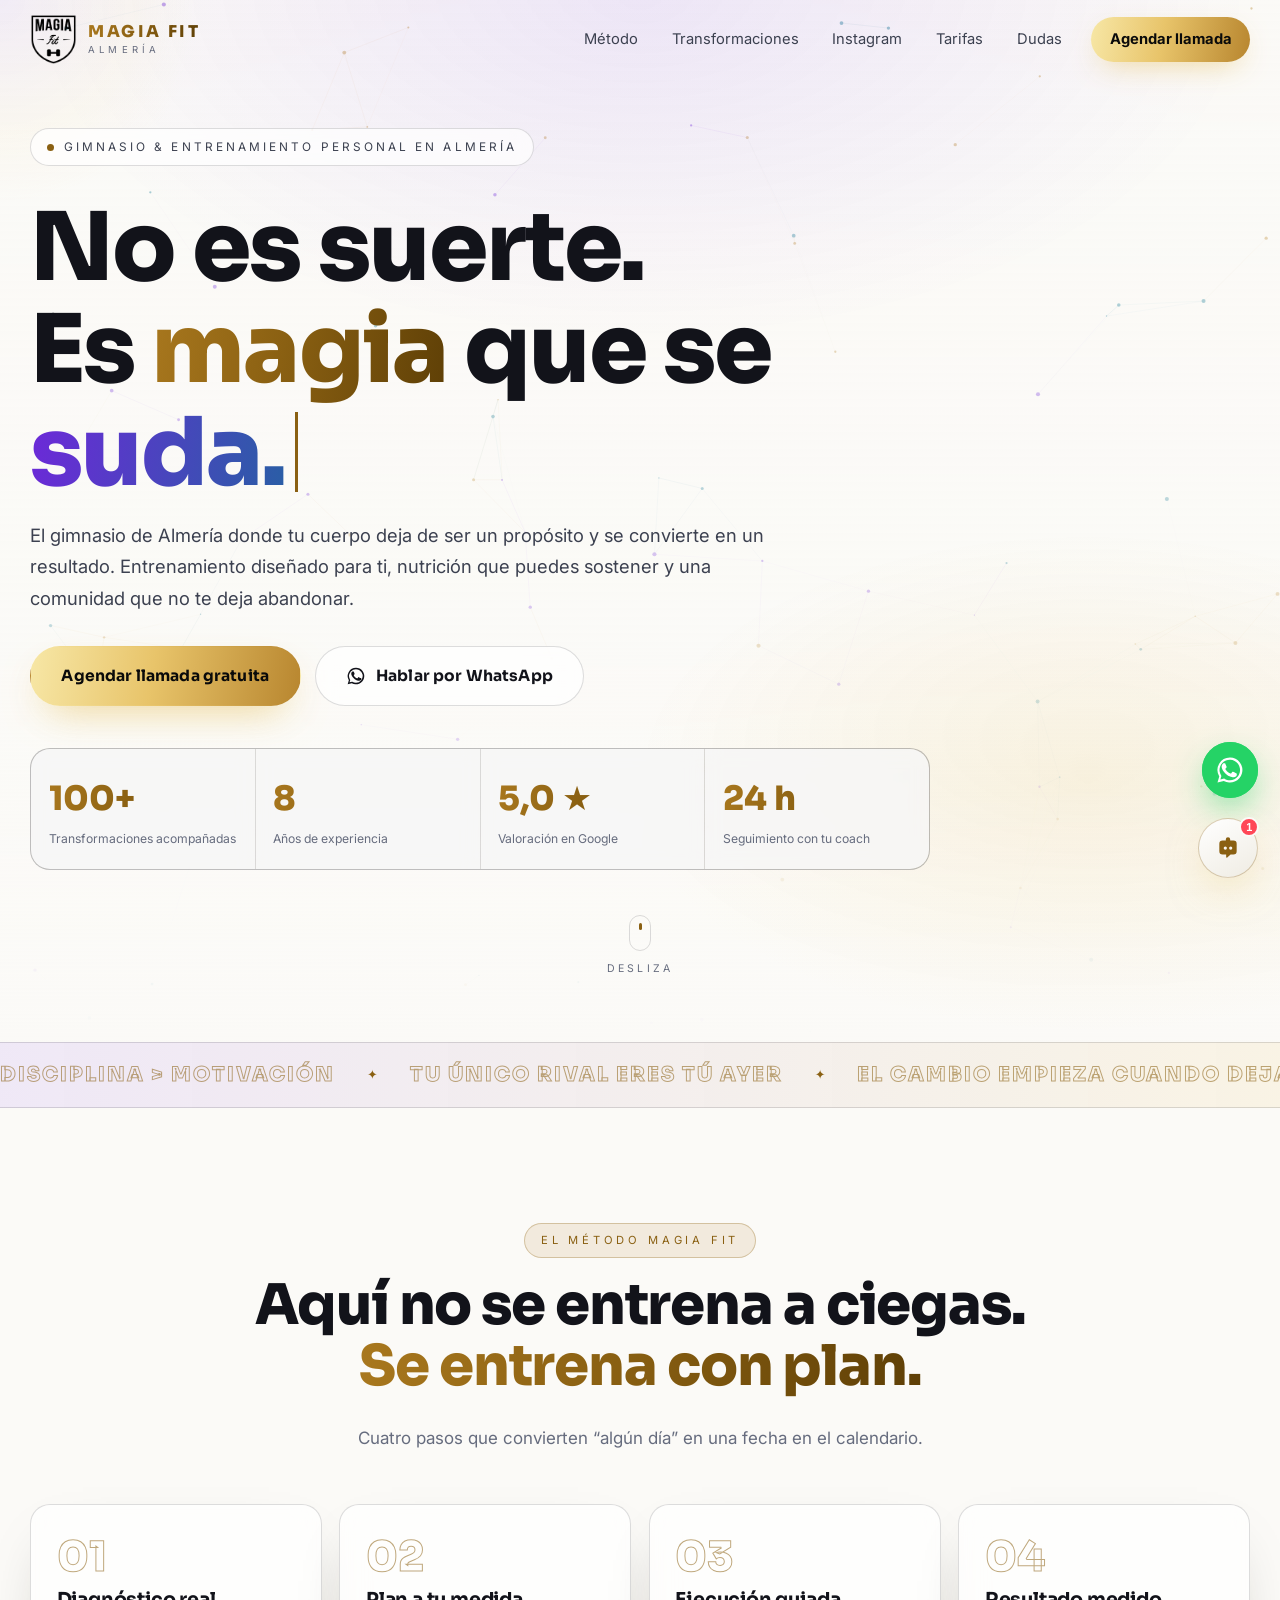
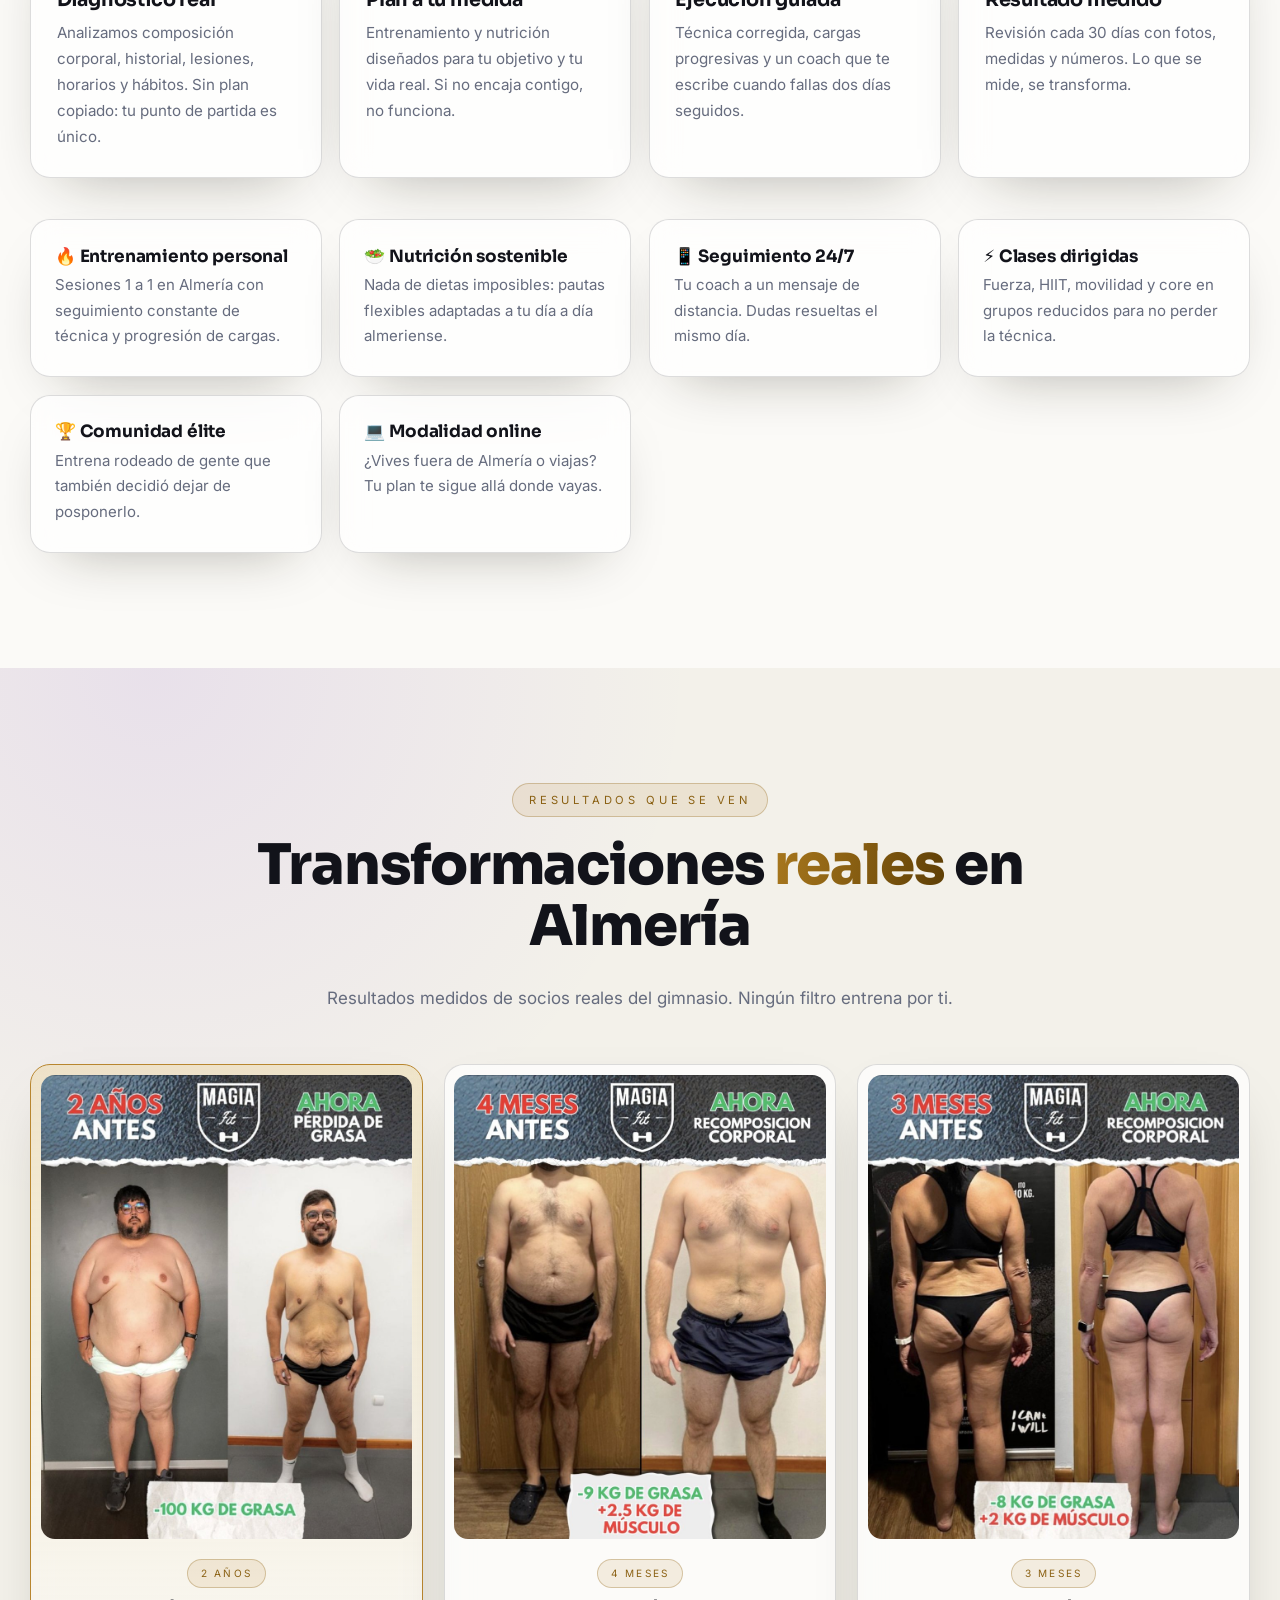
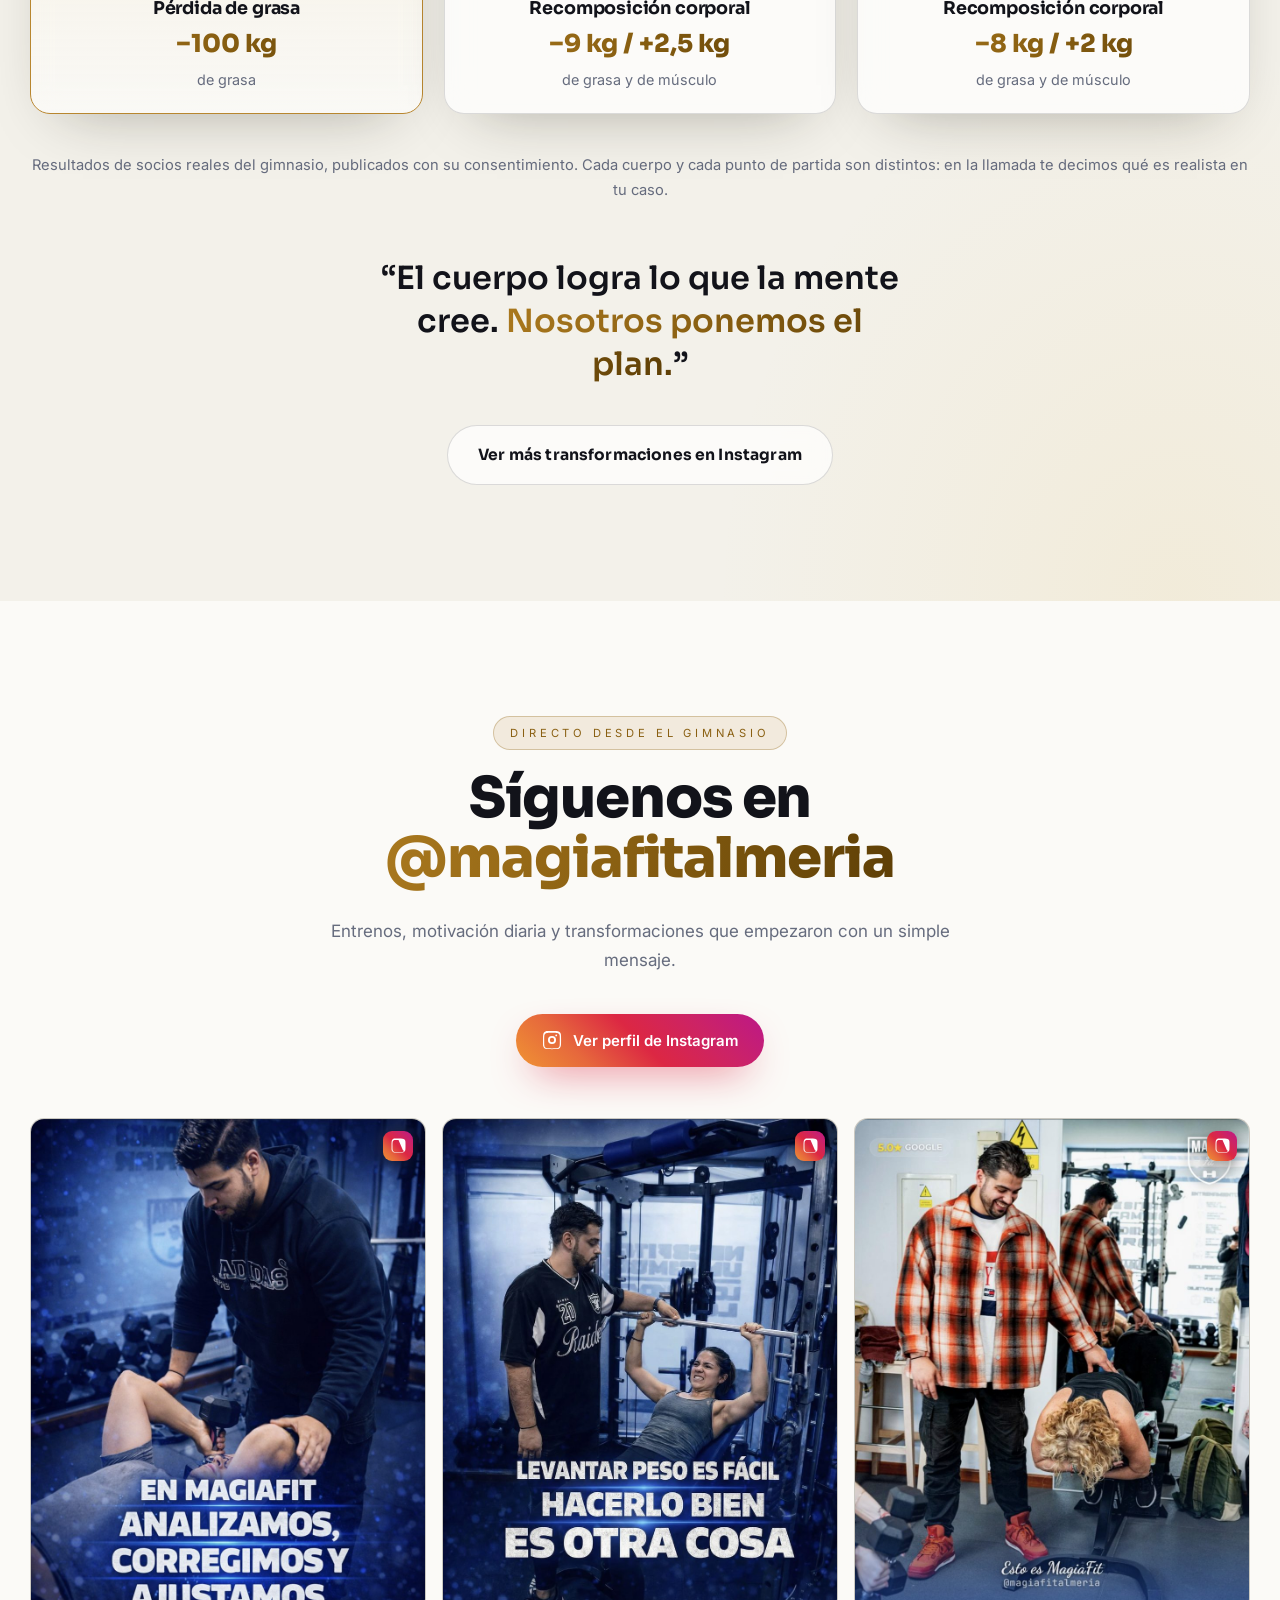
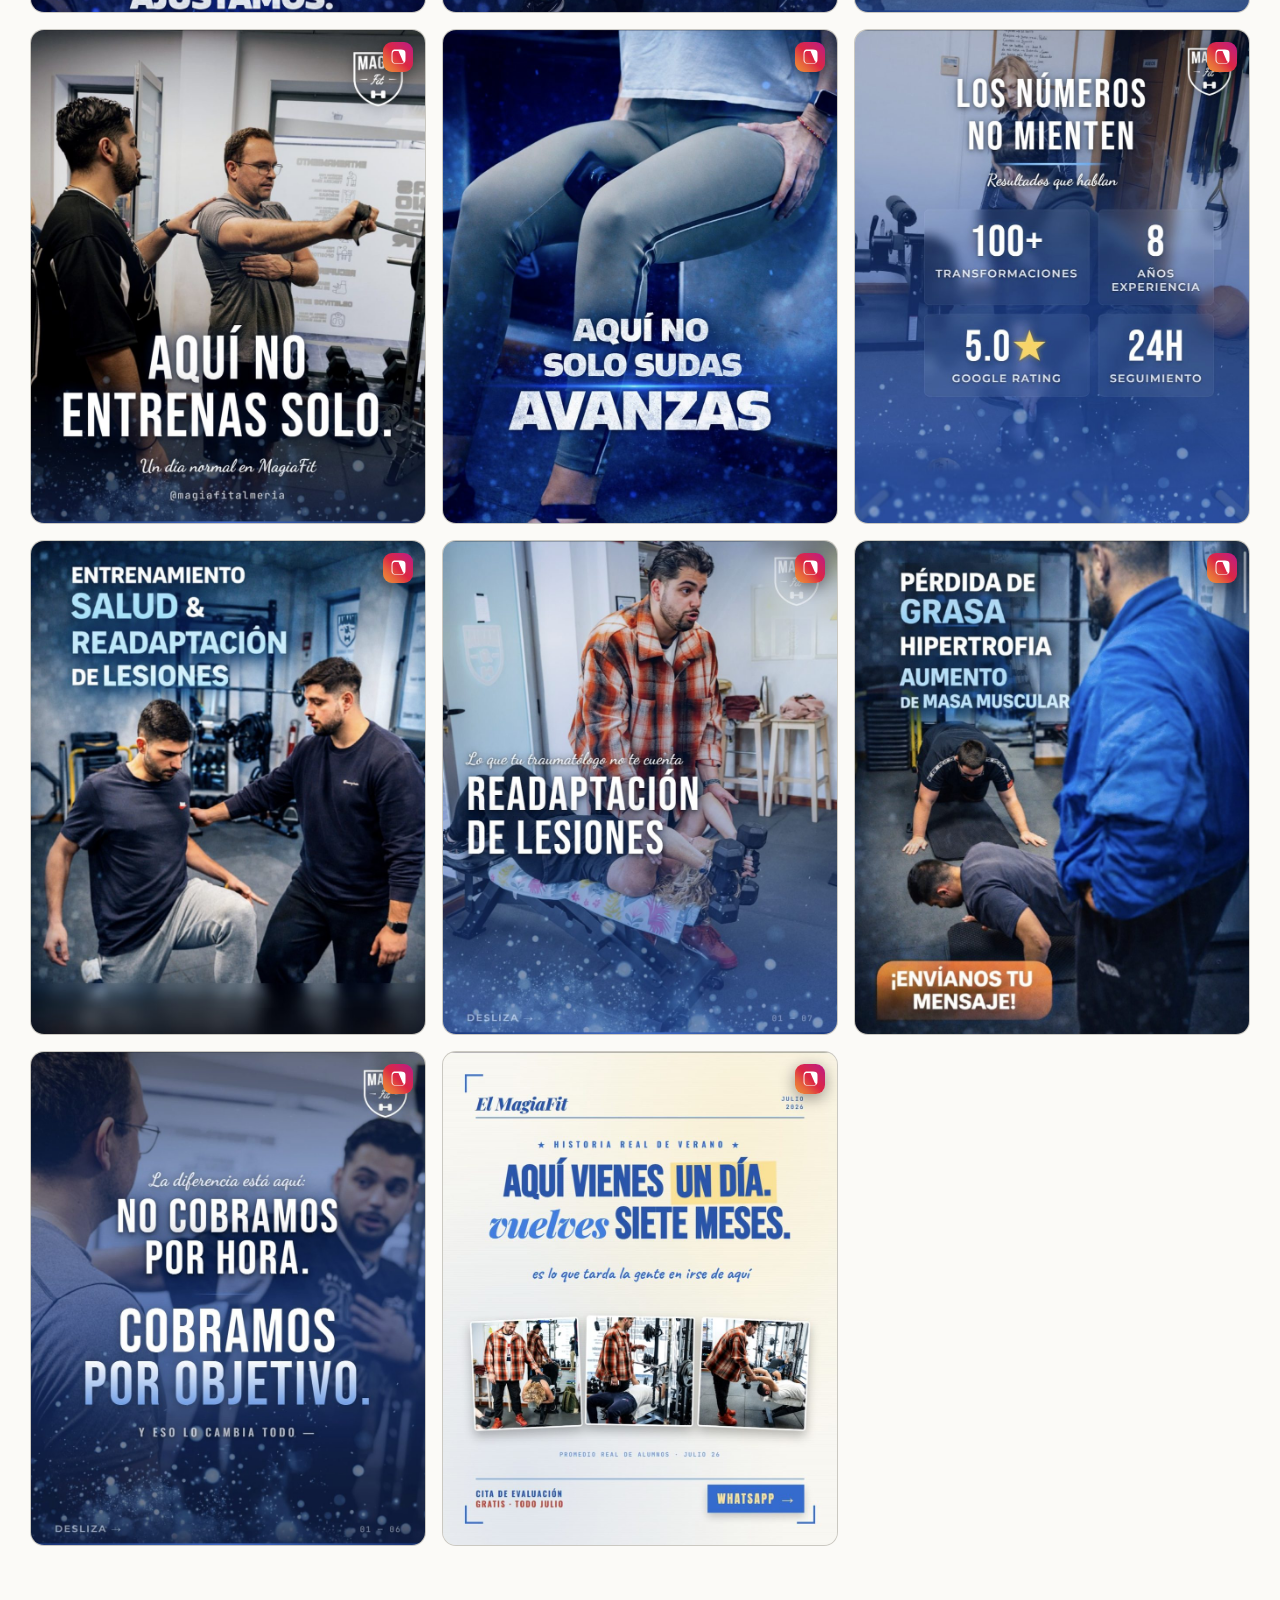
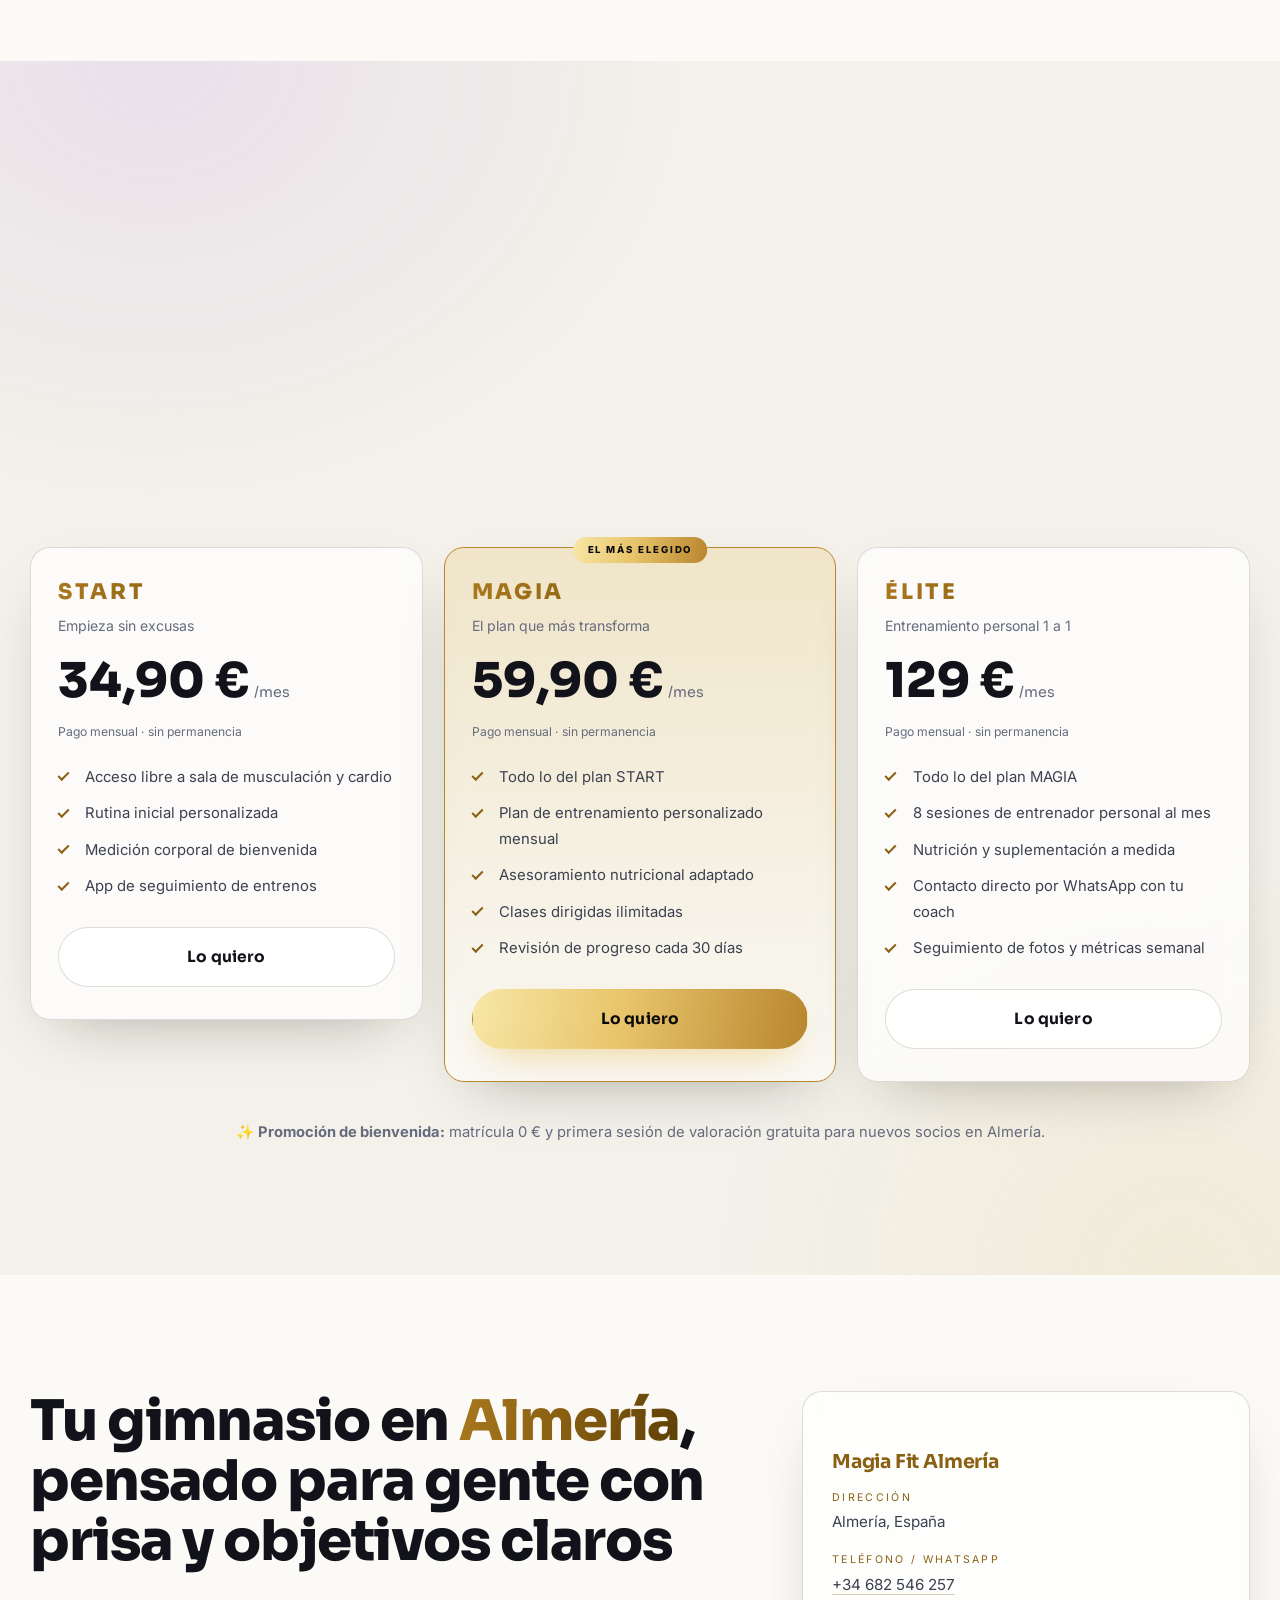
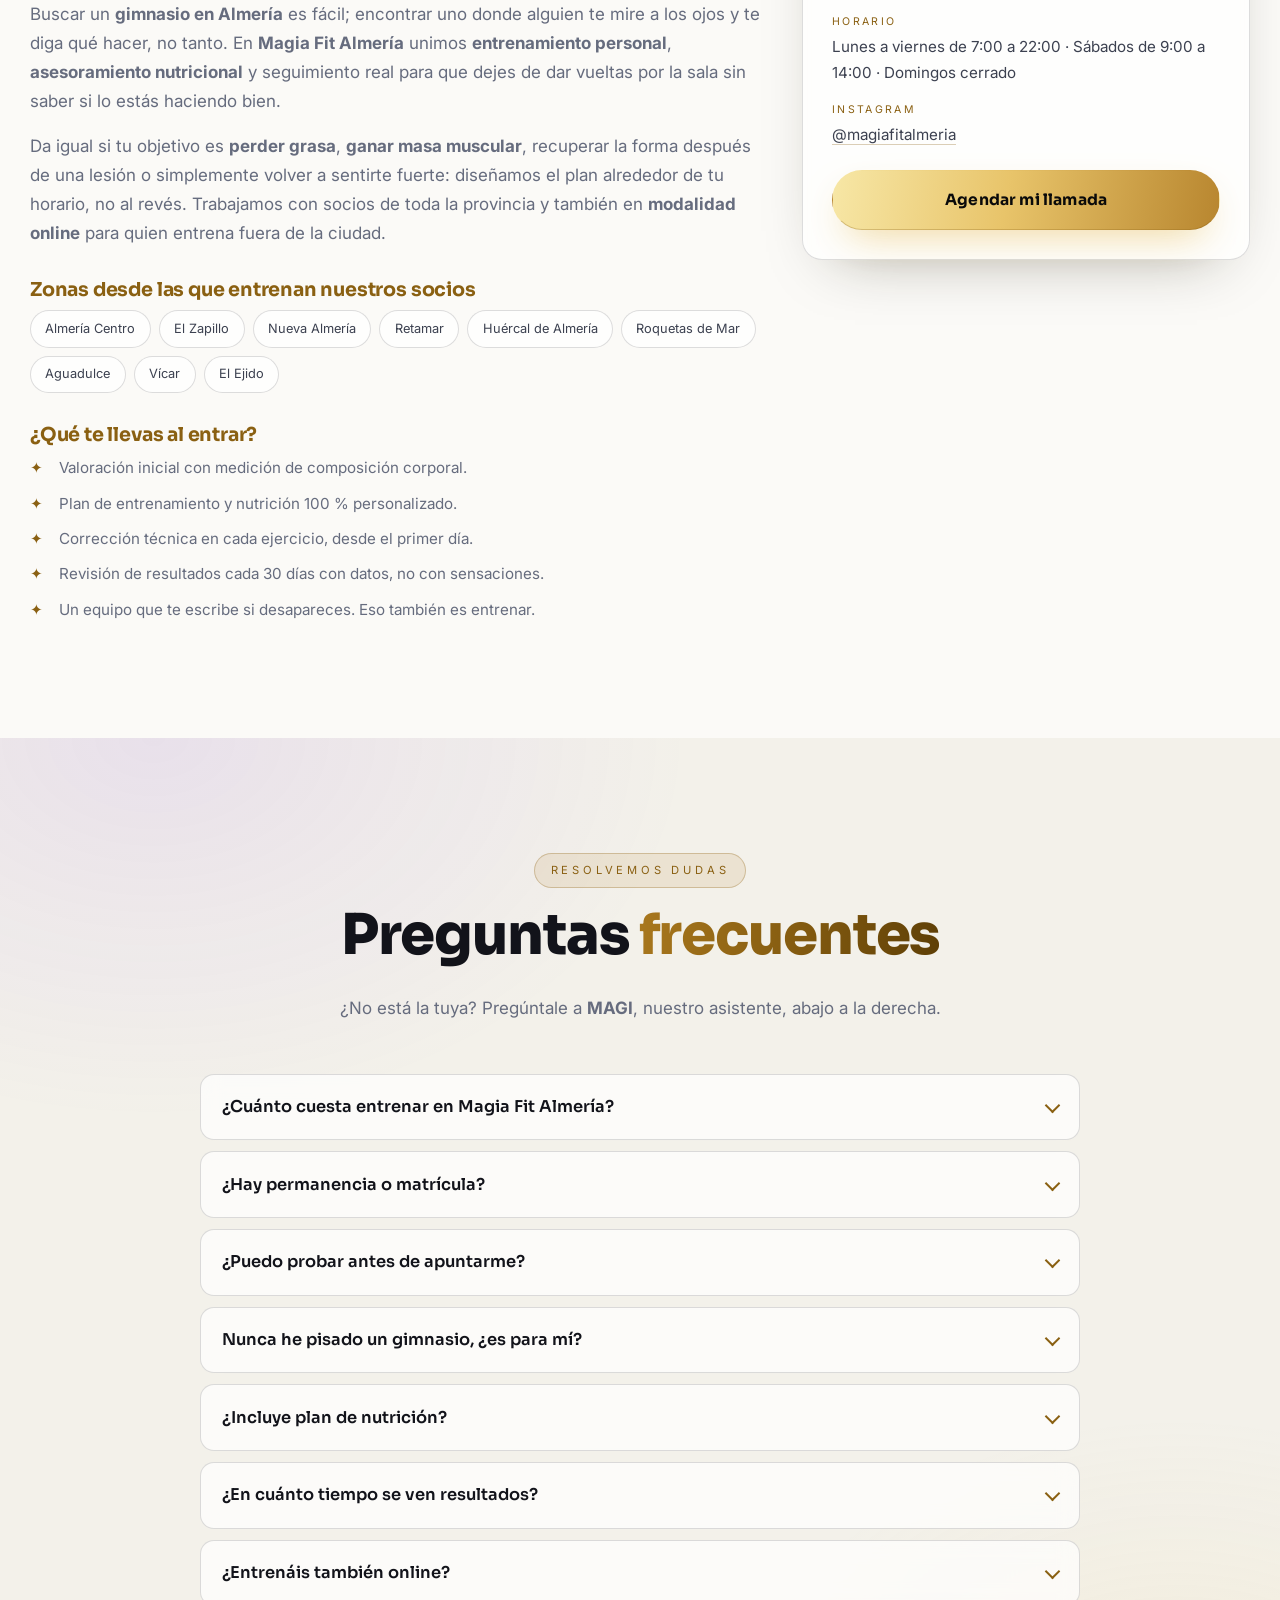
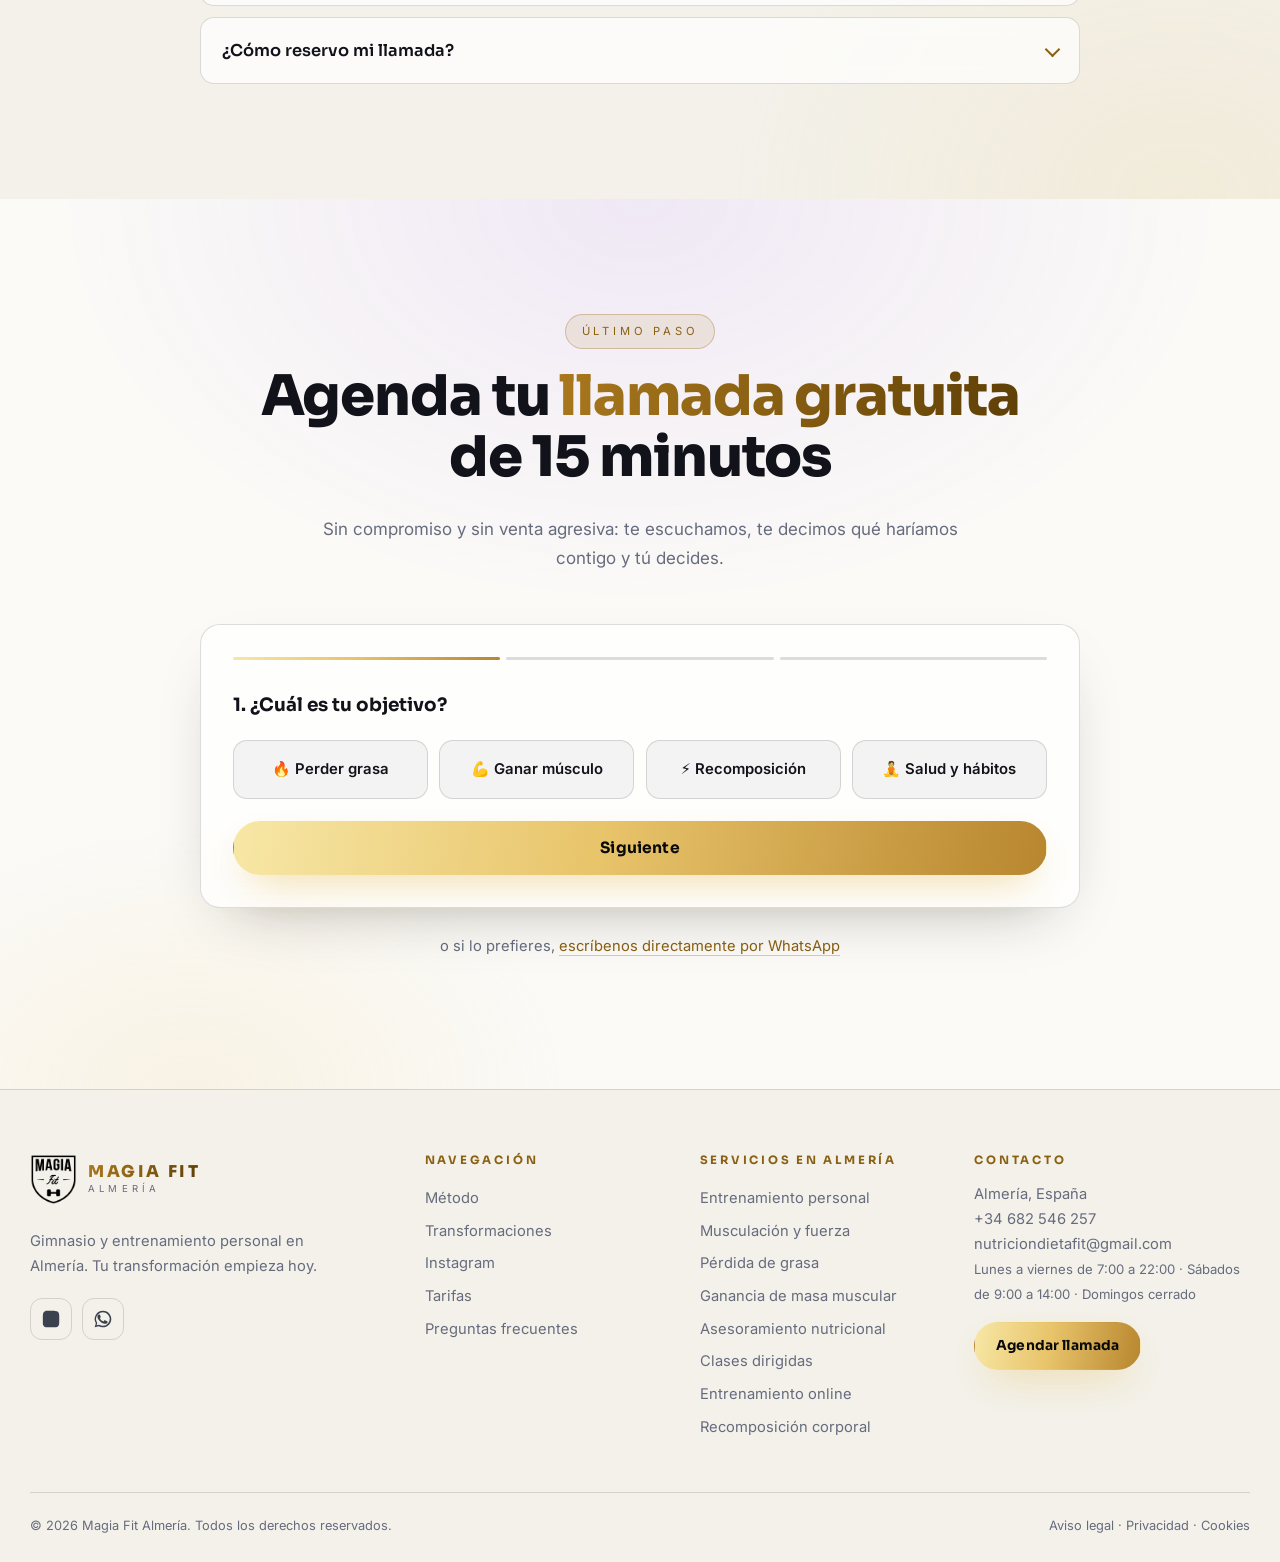
==== commit 28d40d31: "Tres transformaciones reales y dos publicaciones más en la galería Transformaciones - Llegan dos cas" ====
--- a/index.html
+++ b/index.html
@@ -187,28 +187,35 @@
       <p class="sec-sub">Resultados medidos de socios reales del gimnasio. Ningún filtro entrena por ti.</p>
     </header>
 
-    <div class="transform">
-      <figure class="transform__card glass reveal">
-        <img src="assets/img/transformaciones/recomposicion-3-meses.jpg"
-             alt="Recomposición corporal de una socia de Magia Fit Almería: menos 8 kg de grasa y más 2 kg de músculo en 3 meses"
-             width="1100" height="1375" loading="lazy">
+    <div class="casos">
+      <figure class="caso glass reveal caso--top">
+        <div class="caso__img"><img src="assets/img/transformaciones/01-menos-100kg.jpg" alt="Transformación de un socio de Magia Fit Almería: 100 kg de grasa menos en 2 años" width="900" height="1125" loading="lazy"></div>
+        <figcaption>
+          <span class="caso__tiempo">2 años</span>
+          <h3>Pérdida de grasa</h3>
+          <p class="caso__cifra"><b>−100 kg</b> de grasa</p>
+        </figcaption>
       </figure>
-
-      <div class="transform__data reveal">
-        <p class="kicker">Caso real · 3 meses</p>
-        <h3>Recomposición corporal<br><span class="grad">con datos, no promesas</span></h3>
-        <ul class="ticks">
-          <li><b>−8 kg</b> de grasa</li>
-          <li><b>+2 kg</b> de masa muscular</li>
-          <li>Entrenamiento de fuerza progresivo</li>
-          <li>Nutrición adaptada a su día a día</li>
-          <li>Mediciones y revisión cada 30 días</li>
-        </ul>
-        <p>Mismo cuerpo, tres meses de constancia y un plan que se ajustaba cada mes.
-           Ni dietas milagro ni atajos: trabajo medido.</p>
-        <a href="#" class="btn btn--gold magnetic" data-wa="Hola, he visto la transformación de la web y quiero empezar la mía 🔥">Quiero la mía</a>
-      </div>
-    </div>
+      <figure class="caso glass reveal">
+        <div class="caso__img"><img src="assets/img/transformaciones/02-recomposicion-4-meses.jpg" alt="Recomposición corporal de un socio de Magia Fit Almería en 4 meses: 9 kg menos de grasa y 2,5 kg más de músculo" width="900" height="1125" loading="lazy"></div>
+        <figcaption>
+          <span class="caso__tiempo">4 meses</span>
+          <h3>Recomposición corporal</h3>
+          <p class="caso__cifra"><b>−9 kg / +2,5 kg</b> de grasa y de músculo</p>
+        </figcaption>
+      </figure>
+      <figure class="caso glass reveal">
+        <div class="caso__img"><img src="assets/img/transformaciones/03-recomposicion-3-meses.jpg" alt="Recomposición corporal de una socia de Magia Fit Almería en 3 meses: 8 kg menos de grasa y 2 kg más de músculo" width="900" height="1125" loading="lazy"></div>
+        <figcaption>
+          <span class="caso__tiempo">3 meses</span>
+          <h3>Recomposición corporal</h3>
+          <p class="caso__cifra"><b>−8 kg / +2 kg</b> de grasa y de músculo</p>
+        </figcaption>
+      </figure>
+    </div>
+
+    <p class="note reveal">Resultados de socios reales del gimnasio, publicados con su consentimiento.
+       Cada cuerpo y cada punto de partida son distintos: en la llamada te decimos qué es realista en tu caso.</p>
 
     <p class="quote reveal">“El cuerpo logra lo que la mente cree. <span class="grad">Nosotros ponemos el plan.</span>”</p>
 
@@ -248,12 +255,12 @@
         <span class="ig-card__over">Ver en Instagram</span>
       </a>
       <a class="ig-card reveal" href="https://www.instagram.com/magiafitalmeria/" target="_blank" rel="noopener">
-        <img src="assets/img/instagram/04-avanzas.jpg" alt="Socia entrenando con banda elástica en Magia Fit Almería" width="900" height="1125" loading="lazy">
-        <span class="ig-card__ig" aria-hidden="true"><svg viewBox="0 0 24 24" width="17" height="17"><path fill="currentColor" d="M12 2.2c3.2 0 3.6 0 4.9.1 1.2.1 1.8.2 2.2.4.6.2 1 .5 1.4.9.4.4.7.8.9 1.4.2.4.4 1 .4 2.2.1 1.3.1 1.7.1 4.9s0 3.6-.1 4.9c-.1 1.2-.2 1.8-.4 2.2-.2.6-.5 1-.9 1.4-.4.4-.8.7-1.4.9-.4.2-1 .4-2.2.4-1.3.1-1.7.1-4.9.1s-3.6 0-4.9-.1c-1.2-.1-1.8-.2-2.2-.4-.6-.2-1-.5-1.4-.9-.4-.4-.7-.8-.9-1.4-.2-.4-.4-1-.4-2.2C2.2 15.6 2.2 15.2 2.2 12s0-3.6.1-4.9c.1-1.2.2-1.8.4-2.2.2-.6.5-1 .9-1.4.4-.4.8-.7 1.4-.9.4-.2 1-.4 2.2-.4C8.4 2.2 8.8 2.2 12 2.2m0 2c-3.1 0-3.5 0-4.7.1-.9 0-1.4.2-1.7.3-.4.2-.7.4-1 .7-.3.3-.5.6-.7 1-.1.3-.3.8-.3 1.7-.1 1.2-.1 1.6-.1 4.7s0 3.5.1 4.7c0 .9.2 1.4.3 1.7.2.4.4.7.7 1 .3.3.6.5 1 .7.3.1.8.3 1.7.3 1.2.1 1.6.1 4.7.1s3.5 0 4.7-.1c.9 0 1.4-.2 1.7-.3.4-.2.7-.4 1-.7.3-.3.5-.6.7-1.1-.3.3-.8.3-1.7.1-1.2.1-1.6.1-4.7s0-3.5-.1-4.7c0-.9-.2-1.4-.3-1.7-.2-.4-.4-.7-.7-1-.3-.3-.6-.5-1-.7-.3-.1-.8-.3-1.7-.3-1.2-.1-1.6-.1-4.7-.1m0 3.4a4.4 4.4 0 1 1 0 8.8 4.4 4.4 0 0 1 0-8.8m0 2a2.4 2.4 0 1 0 0 4.8 2.4 2.4 0 0 0 0-4.8m5.6-2.6a1 1 0 1 1-2 0 1 1 0 0 1 2 0"/></svg></span>
-        <span class="ig-card__over">Ver en Instagram</span>
-      </a>
-      <a class="ig-card reveal" href="https://www.instagram.com/magiafitalmeria/" target="_blank" rel="noopener">
-        <img src="assets/img/instagram/05-readaptacion.jpg" alt="Sesión de readaptación de lesiones con entrenador en Magia Fit Almería" width="900" height="1125" loading="lazy">
+        <img src="assets/img/instagram/04-entrenas-solo.jpg" alt="Entrenador corrigiendo la postura de un socio durante un ejercicio de espalda" width="900" height="1125" loading="lazy">
+        <span class="ig-card__ig" aria-hidden="true"><svg viewBox="0 0 24 24" width="17" height="17"><path fill="currentColor" d="M12 2.2c3.2 0 3.6 0 4.9.1 1.2.1 1.8.2 2.2.4.6.2 1 .5 1.4.9.4.4.7.8.9 1.4.2.4.4 1 .4 2.2.1 1.3.1 1.7.1 4.9s0 3.6-.1 4.9c-.1 1.2-.2 1.8-.4 2.2-.2.6-.5 1-.9 1.4-.4.4-.8.7-1.4.9-.4.2-1 .4-2.2.4-1.3.1-1.7.1-4.9.1s-3.6 0-4.9-.1c-1.2-.1-1.8-.2-2.2-.4-.6-.2-1-.5-1.4-.9-.4-.4-.7-.8-.9-1.4-.2-.4-.4-1-.4-2.2C2.2 15.6 2.2 15.2 2.2 12s0-3.6.1-4.9c.1-1.2.2-1.8.4-2.2.2-.6.5-1 .9-1.4.4-.4.8-.7 1.4-.9.4-.2 1-.4 2.2-.4C8.4 2.2 8.8 2.2 12 2.2m0 2c-3.1 0-3.5 0-4.7.1-.9 0-1.4.2-1.7.3-.4.2-.7.4-1 .7-.3.3-.5.6-.7 1-.1.3-.3.8-.3 1.7-.1 1.2-.1 1.6-.1 4.7s0 3.5.1 4.7c0 .9.2 1.4.3 1.7.2.4.4.7.7 1 .3.3.6.5 1 .7.3.1.8.3 1.7.3 1.2.1 1.6.1 4.7.1s3.5 0 4.7-.1c.9 0 1.4-.2 1.7-.3.4-.2.7-.4 1-.7.3-.3.5-.6.7-1.1-.3.3-.8.3-1.7.1-1.2.1-1.6.1-4.7s0-3.5-.1-4.7c0-.9-.2-1.4-.3-1.7-.2-.4-.4-.7-.7-1-.3-.3-.6-.5-1-.7-.3-.1-.8-.3-1.7-.3-1.2-.1-1.6-.1-4.7-.1m0 3.4a4.4 4.4 0 1 1 0 8.8 4.4 4.4 0 0 1 0-8.8m0 2a2.4 2.4 0 1 0 0 4.8 2.4 2.4 0 0 0 0-4.8m5.6-2.6a1 1 0 1 1-2 0 1 1 0 0 1 2 0"/></svg></span>
+        <span class="ig-card__over">Ver en Instagram</span>
+      </a>
+      <a class="ig-card reveal" href="https://www.instagram.com/magiafitalmeria/" target="_blank" rel="noopener">
+        <img src="assets/img/instagram/05-avanzas.jpg" alt="Socia entrenando con banda elástica en Magia Fit Almería" width="900" height="1125" loading="lazy">
         <span class="ig-card__ig" aria-hidden="true"><svg viewBox="0 0 24 24" width="17" height="17"><path fill="currentColor" d="M12 2.2c3.2 0 3.6 0 4.9.1 1.2.1 1.8.2 2.2.4.6.2 1 .5 1.4.9.4.4.7.8.9 1.4.2.4.4 1 .4 2.2.1 1.3.1 1.7.1 4.9s0 3.6-.1 4.9c-.1 1.2-.2 1.8-.4 2.2-.2.6-.5 1-.9 1.4-.4.4-.8.7-1.4.9-.4.2-1 .4-2.2.4-1.3.1-1.7.1-4.9.1s-3.6 0-4.9-.1c-1.2-.1-1.8-.2-2.2-.4-.6-.2-1-.5-1.4-.9-.4-.4-.7-.8-.9-1.4-.2-.4-.4-1-.4-2.2C2.2 15.6 2.2 15.2 2.2 12s0-3.6.1-4.9c.1-1.2.2-1.8.4-2.2.2-.6.5-1 .9-1.4.4-.4.8-.7 1.4-.9.4-.2 1-.4 2.2-.4C8.4 2.2 8.8 2.2 12 2.2m0 2c-3.1 0-3.5 0-4.7.1-.9 0-1.4.2-1.7.3-.4.2-.7.4-1 .7-.3.3-.5.6-.7 1-.1.3-.3.8-.3 1.7-.1 1.2-.1 1.6-.1 4.7s0 3.5.1 4.7c0 .9.2 1.4.3 1.7.2.4.4.7.7 1 .3.3.6.5 1 .7.3.1.8.3 1.7.3 1.2.1 1.6.1 4.7.1s3.5 0 4.7-.1c.9 0 1.4-.2 1.7-.3.4-.2.7-.4 1-.7.3-.3.5-.6.7-1.1-.3.3-.8.3-1.7.1-1.2.1-1.6.1-4.7s0-3.5-.1-4.7c0-.9-.2-1.4-.3-1.7-.2-.4-.4-.7-.7-1-.3-.3-.6-.5-1-.7-.3-.1-.8-.3-1.7-.3-1.2-.1-1.6-.1-4.7-.1m0 3.4a4.4 4.4 0 1 1 0 8.8 4.4 4.4 0 0 1 0-8.8m0 2a2.4 2.4 0 1 0 0 4.8 2.4 2.4 0 0 0 0-4.8m5.6-2.6a1 1 0 1 1-2 0 1 1 0 0 1 2 0"/></svg></span>
         <span class="ig-card__over">Ver en Instagram</span>
       </a>
@@ -263,17 +270,27 @@
         <span class="ig-card__over">Ver en Instagram</span>
       </a>
       <a class="ig-card reveal" href="https://www.instagram.com/magiafitalmeria/" target="_blank" rel="noopener">
-        <img src="assets/img/instagram/07-objetivos.jpg" alt="Entrenamiento para pérdida de grasa e hipertrofia en Magia Fit Almería" width="900" height="1125" loading="lazy">
-        <span class="ig-card__ig" aria-hidden="true"><svg viewBox="0 0 24 24" width="17" height="17"><path fill="currentColor" d="M12 2.2c3.2 0 3.6 0 4.9.1 1.2.1 1.8.2 2.2.4.6.2 1 .5 1.4.9.4.4.7.8.9 1.4.2.4.4 1 .4 2.2.1 1.3.1 1.7.1 4.9s0 3.6-.1 4.9c-.1 1.2-.2 1.8-.4 2.2-.2.6-.5 1-.9 1.4-.4.4-.8.7-1.4.9-.4.2-1 .4-2.2.4-1.3.1-1.7.1-4.9.1s-3.6 0-4.9-.1c-1.2-.1-1.8-.2-2.2-.4-.6-.2-1-.5-1.4-.9-.4-.4-.7-.8-.9-1.4-.2-.4-.4-1-.4-2.2C2.2 15.6 2.2 15.2 2.2 12s0-3.6.1-4.9c.1-1.2.2-1.8.4-2.2.2-.6.5-1 .9-1.4.4-.4.8-.7 1.4-.9.4-.2 1-.4 2.2-.4C8.4 2.2 8.8 2.2 12 2.2m0 2c-3.1 0-3.5 0-4.7.1-.9 0-1.4.2-1.7.3-.4.2-.7.4-1 .7-.3.3-.5.6-.7 1-.1.3-.3.8-.3 1.7-.1 1.2-.1 1.6-.1 4.7s0 3.5.1 4.7c0 .9.2 1.4.3 1.7.2.4.4.7.7 1 .3.3.6.5 1 .7.3.1.8.3 1.7.3 1.2.1 1.6.1 4.7.1s3.5 0 4.7-.1c.9 0 1.4-.2 1.7-.3.4-.2.7-.4 1-.7.3-.3.5-.6.7-1.1-.3.3-.8.3-1.7.1-1.2.1-1.6.1-4.7s0-3.5-.1-4.7c0-.9-.2-1.4-.3-1.7-.2-.4-.4-.7-.7-1-.3-.3-.6-.5-1-.7-.3-.1-.8-.3-1.7-.3-1.2-.1-1.6-.1-4.7-.1m0 3.4a4.4 4.4 0 1 1 0 8.8 4.4 4.4 0 0 1 0-8.8m0 2a2.4 2.4 0 1 0 0 4.8 2.4 2.4 0 0 0 0-4.8m5.6-2.6a1 1 0 1 1-2 0 1 1 0 0 1 2 0"/></svg></span>
-        <span class="ig-card__over">Ver en Instagram</span>
-      </a>
-      <a class="ig-card reveal" href="https://www.instagram.com/magiafitalmeria/" target="_blank" rel="noopener">
-        <img src="assets/img/instagram/08-por-objetivo.jpg" alt="En Magia Fit Almería no se cobra por hora, se cobra por objetivo" width="900" height="1125" loading="lazy">
-        <span class="ig-card__ig" aria-hidden="true"><svg viewBox="0 0 24 24" width="17" height="17"><path fill="currentColor" d="M12 2.2c3.2 0 3.6 0 4.9.1 1.2.1 1.8.2 2.2.4.6.2 1 .5 1.4.9.4.4.7.8.9 1.4.2.4.4 1 .4 2.2.1 1.3.1 1.7.1 4.9s0 3.6-.1 4.9c-.1 1.2-.2 1.8-.4 2.2-.2.6-.5 1-.9 1.4-.4.4-.8.7-1.4.9-.4.2-1 .4-2.2.4-1.3.1-1.7.1-4.9.1s-3.6 0-4.9-.1c-1.2-.1-1.8-.2-2.2-.4-.6-.2-1-.5-1.4-.9-.4-.4-.7-.8-.9-1.4-.2-.4-.4-1-.4-2.2C2.2 15.6 2.2 15.2 2.2 12s0-3.6.1-4.9c.1-1.2.2-1.8.4-2.2.2-.6.5-1 .9-1.4.4-.4.8-.7 1.4-.9.4-.2 1-.4 2.2-.4C8.4 2.2 8.8 2.2 12 2.2m0 2c-3.1 0-3.5 0-4.7.1-.9 0-1.4.2-1.7.3-.4.2-.7.4-1 .7-.3.3-.5.6-.7 1-.1.3-.3.8-.3 1.7-.1 1.2-.1 1.6-.1 4.7s0 3.5.1 4.7c0 .9.2 1.4.3 1.7.2.4.4.7.7 1 .3.3.6.5 1 .7.3.1.8.3 1.7.3 1.2.1 1.6.1 4.7.1s3.5 0 4.7-.1c.9 0 1.4-.2 1.7-.3.4-.2.7-.4 1-.7.3-.3.5-.6.7-1.1-.3.3-.8.3-1.7.1-1.2.1-1.6.1-4.7s0-3.5-.1-4.7c0-.9-.2-1.4-.3-1.7-.2-.4-.4-.7-.7-1-.3-.3-.6-.5-1-.7-.3-.1-.8-.3-1.7-.3-1.2-.1-1.6-.1-4.7-.1m0 3.4a4.4 4.4 0 1 1 0 8.8 4.4 4.4 0 0 1 0-8.8m0 2a2.4 2.4 0 1 0 0 4.8 2.4 2.4 0 0 0 0-4.8m5.6-2.6a1 1 0 1 1-2 0 1 1 0 0 1 2 0"/></svg></span>
-        <span class="ig-card__over">Ver en Instagram</span>
-      </a>
-      <a class="ig-card reveal" href="https://www.instagram.com/magiafitalmeria/" target="_blank" rel="noopener">
-        <img src="assets/img/instagram/09-siete-meses.jpg" alt="Entrenador personal de Magia Fit acompañando a tres socios durante sus series" width="900" height="1125" loading="lazy">
+        <img src="assets/img/instagram/07-salud-lesiones.jpg" alt="Entrenamiento de salud y readaptación de lesiones en Magia Fit Almería" width="900" height="1125" loading="lazy">
+        <span class="ig-card__ig" aria-hidden="true"><svg viewBox="0 0 24 24" width="17" height="17"><path fill="currentColor" d="M12 2.2c3.2 0 3.6 0 4.9.1 1.2.1 1.8.2 2.2.4.6.2 1 .5 1.4.9.4.4.7.8.9 1.4.2.4.4 1 .4 2.2.1 1.3.1 1.7.1 4.9s0 3.6-.1 4.9c-.1 1.2-.2 1.8-.4 2.2-.2.6-.5 1-.9 1.4-.4.4-.8.7-1.4.9-.4.2-1 .4-2.2.4-1.3.1-1.7.1-4.9.1s-3.6 0-4.9-.1c-1.2-.1-1.8-.2-2.2-.4-.6-.2-1-.5-1.4-.9-.4-.4-.7-.8-.9-1.4-.2-.4-.4-1-.4-2.2C2.2 15.6 2.2 15.2 2.2 12s0-3.6.1-4.9c.1-1.2.2-1.8.4-2.2.2-.6.5-1 .9-1.4.4-.4.8-.7 1.4-.9.4-.2 1-.4 2.2-.4C8.4 2.2 8.8 2.2 12 2.2m0 2c-3.1 0-3.5 0-4.7.1-.9 0-1.4.2-1.7.3-.4.2-.7.4-1 .7-.3.3-.5.6-.7 1-.1.3-.3.8-.3 1.7-.1 1.2-.1 1.6-.1 4.7s0 3.5.1 4.7c0 .9.2 1.4.3 1.7.2.4.4.7.7 1 .3.3.6.5 1 .7.3.1.8.3 1.7.3 1.2.1 1.6.1 4.7.1s3.5 0 4.7-.1c.9 0 1.4-.2 1.7-.3.4-.2.7-.4 1-.7.3-.3.5-.6.7-1.1-.3.3-.8.3-1.7.1-1.2.1-1.6.1-4.7s0-3.5-.1-4.7c0-.9-.2-1.4-.3-1.7-.2-.4-.4-.7-.7-1-.3-.3-.6-.5-1-.7-.3-.1-.8-.3-1.7-.3-1.2-.1-1.6-.1-4.7-.1m0 3.4a4.4 4.4 0 1 1 0 8.8 4.4 4.4 0 0 1 0-8.8m0 2a2.4 2.4 0 1 0 0 4.8 2.4 2.4 0 0 0 0-4.8m5.6-2.6a1 1 0 1 1-2 0 1 1 0 0 1 2 0"/></svg></span>
+        <span class="ig-card__over">Ver en Instagram</span>
+      </a>
+      <a class="ig-card reveal" href="https://www.instagram.com/magiafitalmeria/" target="_blank" rel="noopener">
+        <img src="assets/img/instagram/08-readaptacion.jpg" alt="Sesión de readaptación de lesiones con entrenador en Magia Fit Almería" width="900" height="1125" loading="lazy">
+        <span class="ig-card__ig" aria-hidden="true"><svg viewBox="0 0 24 24" width="17" height="17"><path fill="currentColor" d="M12 2.2c3.2 0 3.6 0 4.9.1 1.2.1 1.8.2 2.2.4.6.2 1 .5 1.4.9.4.4.7.8.9 1.4.2.4.4 1 .4 2.2.1 1.3.1 1.7.1 4.9s0 3.6-.1 4.9c-.1 1.2-.2 1.8-.4 2.2-.2.6-.5 1-.9 1.4-.4.4-.8.7-1.4.9-.4.2-1 .4-2.2.4-1.3.1-1.7.1-4.9.1s-3.6 0-4.9-.1c-1.2-.1-1.8-.2-2.2-.4-.6-.2-1-.5-1.4-.9-.4-.4-.7-.8-.9-1.4-.2-.4-.4-1-.4-2.2C2.2 15.6 2.2 15.2 2.2 12s0-3.6.1-4.9c.1-1.2.2-1.8.4-2.2.2-.6.5-1 .9-1.4.4-.4.8-.7 1.4-.9.4-.2 1-.4 2.2-.4C8.4 2.2 8.8 2.2 12 2.2m0 2c-3.1 0-3.5 0-4.7.1-.9 0-1.4.2-1.7.3-.4.2-.7.4-1 .7-.3.3-.5.6-.7 1-.1.3-.3.8-.3 1.7-.1 1.2-.1 1.6-.1 4.7s0 3.5.1 4.7c0 .9.2 1.4.3 1.7.2.4.4.7.7 1 .3.3.6.5 1 .7.3.1.8.3 1.7.3 1.2.1 1.6.1 4.7.1s3.5 0 4.7-.1c.9 0 1.4-.2 1.7-.3.4-.2.7-.4 1-.7.3-.3.5-.6.7-1.1-.3.3-.8.3-1.7.1-1.2.1-1.6.1-4.7s0-3.5-.1-4.7c0-.9-.2-1.4-.3-1.7-.2-.4-.4-.7-.7-1-.3-.3-.6-.5-1-.7-.3-.1-.8-.3-1.7-.3-1.2-.1-1.6-.1-4.7-.1m0 3.4a4.4 4.4 0 1 1 0 8.8 4.4 4.4 0 0 1 0-8.8m0 2a2.4 2.4 0 1 0 0 4.8 2.4 2.4 0 0 0 0-4.8m5.6-2.6a1 1 0 1 1-2 0 1 1 0 0 1 2 0"/></svg></span>
+        <span class="ig-card__over">Ver en Instagram</span>
+      </a>
+      <a class="ig-card reveal" href="https://www.instagram.com/magiafitalmeria/" target="_blank" rel="noopener">
+        <img src="assets/img/instagram/09-objetivos.jpg" alt="Entrenamiento para pérdida de grasa e hipertrofia en Magia Fit Almería" width="900" height="1125" loading="lazy">
+        <span class="ig-card__ig" aria-hidden="true"><svg viewBox="0 0 24 24" width="17" height="17"><path fill="currentColor" d="M12 2.2c3.2 0 3.6 0 4.9.1 1.2.1 1.8.2 2.2.4.6.2 1 .5 1.4.9.4.4.7.8.9 1.4.2.4.4 1 .4 2.2.1 1.3.1 1.7.1 4.9s0 3.6-.1 4.9c-.1 1.2-.2 1.8-.4 2.2-.2.6-.5 1-.9 1.4-.4.4-.8.7-1.4.9-.4.2-1 .4-2.2.4-1.3.1-1.7.1-4.9.1s-3.6 0-4.9-.1c-1.2-.1-1.8-.2-2.2-.4-.6-.2-1-.5-1.4-.9-.4-.4-.7-.8-.9-1.4-.2-.4-.4-1-.4-2.2C2.2 15.6 2.2 15.2 2.2 12s0-3.6.1-4.9c.1-1.2.2-1.8.4-2.2.2-.6.5-1 .9-1.4.4-.4.8-.7 1.4-.9.4-.2 1-.4 2.2-.4C8.4 2.2 8.8 2.2 12 2.2m0 2c-3.1 0-3.5 0-4.7.1-.9 0-1.4.2-1.7.3-.4.2-.7.4-1 .7-.3.3-.5.6-.7 1-.1.3-.3.8-.3 1.7-.1 1.2-.1 1.6-.1 4.7s0 3.5.1 4.7c0 .9.2 1.4.3 1.7.2.4.4.7.7 1 .3.3.6.5 1 .7.3.1.8.3 1.7.3 1.2.1 1.6.1 4.7.1s3.5 0 4.7-.1c.9 0 1.4-.2 1.7-.3.4-.2.7-.4 1-.7.3-.3.5-.6.7-1.1-.3.3-.8.3-1.7.1-1.2.1-1.6.1-4.7s0-3.5-.1-4.7c0-.9-.2-1.4-.3-1.7-.2-.4-.4-.7-.7-1-.3-.3-.6-.5-1-.7-.3-.1-.8-.3-1.7-.3-1.2-.1-1.6-.1-4.7-.1m0 3.4a4.4 4.4 0 1 1 0 8.8 4.4 4.4 0 0 1 0-8.8m0 2a2.4 2.4 0 1 0 0 4.8 2.4 2.4 0 0 0 0-4.8m5.6-2.6a1 1 0 1 1-2 0 1 1 0 0 1 2 0"/></svg></span>
+        <span class="ig-card__over">Ver en Instagram</span>
+      </a>
+      <a class="ig-card reveal" href="https://www.instagram.com/magiafitalmeria/" target="_blank" rel="noopener">
+        <img src="assets/img/instagram/10-por-objetivo.jpg" alt="En Magia Fit Almería no se cobra por hora, se cobra por objetivo" width="900" height="1125" loading="lazy">
+        <span class="ig-card__ig" aria-hidden="true"><svg viewBox="0 0 24 24" width="17" height="17"><path fill="currentColor" d="M12 2.2c3.2 0 3.6 0 4.9.1 1.2.1 1.8.2 2.2.4.6.2 1 .5 1.4.9.4.4.7.8.9 1.4.2.4.4 1 .4 2.2.1 1.3.1 1.7.1 4.9s0 3.6-.1 4.9c-.1 1.2-.2 1.8-.4 2.2-.2.6-.5 1-.9 1.4-.4.4-.8.7-1.4.9-.4.2-1 .4-2.2.4-1.3.1-1.7.1-4.9.1s-3.6 0-4.9-.1c-1.2-.1-1.8-.2-2.2-.4-.6-.2-1-.5-1.4-.9-.4-.4-.7-.8-.9-1.4-.2-.4-.4-1-.4-2.2C2.2 15.6 2.2 15.2 2.2 12s0-3.6.1-4.9c.1-1.2.2-1.8.4-2.2.2-.6.5-1 .9-1.4.4-.4.8-.7 1.4-.9.4-.2 1-.4 2.2-.4C8.4 2.2 8.8 2.2 12 2.2m0 2c-3.1 0-3.5 0-4.7.1-.9 0-1.4.2-1.7.3-.4.2-.7.4-1 .7-.3.3-.5.6-.7 1-.1.3-.3.8-.3 1.7-.1 1.2-.1 1.6-.1 4.7s0 3.5.1 4.7c0 .9.2 1.4.3 1.7.2.4.4.7.7 1 .3.3.6.5 1 .7.3.1.8.3 1.7.3 1.2.1 1.6.1 4.7.1s3.5 0 4.7-.1c.9 0 1.4-.2 1.7-.3.4-.2.7-.4 1-.7.3-.3.5-.6.7-1.1-.3.3-.8.3-1.7.1-1.2.1-1.6.1-4.7s0-3.5-.1-4.7c0-.9-.2-1.4-.3-1.7-.2-.4-.4-.7-.7-1-.3-.3-.6-.5-1-.7-.3-.1-.8-.3-1.7-.3-1.2-.1-1.6-.1-4.7-.1m0 3.4a4.4 4.4 0 1 1 0 8.8 4.4 4.4 0 0 1 0-8.8m0 2a2.4 2.4 0 1 0 0 4.8 2.4 2.4 0 0 0 0-4.8m5.6-2.6a1 1 0 1 1-2 0 1 1 0 0 1 2 0"/></svg></span>
+        <span class="ig-card__over">Ver en Instagram</span>
+      </a>
+      <a class="ig-card reveal" href="https://www.instagram.com/magiafitalmeria/" target="_blank" rel="noopener">
+        <img src="assets/img/instagram/11-siete-meses.jpg" alt="Entrenador personal de Magia Fit acompañando a tres socios durante sus series" width="900" height="1125" loading="lazy">
         <span class="ig-card__ig" aria-hidden="true"><svg viewBox="0 0 24 24" width="17" height="17"><path fill="currentColor" d="M12 2.2c3.2 0 3.6 0 4.9.1 1.2.1 1.8.2 2.2.4.6.2 1 .5 1.4.9.4.4.7.8.9 1.4.2.4.4 1 .4 2.2.1 1.3.1 1.7.1 4.9s0 3.6-.1 4.9c-.1 1.2-.2 1.8-.4 2.2-.2.6-.5 1-.9 1.4-.4.4-.8.7-1.4.9-.4.2-1 .4-2.2.4-1.3.1-1.7.1-4.9.1s-3.6 0-4.9-.1c-1.2-.1-1.8-.2-2.2-.4-.6-.2-1-.5-1.4-.9-.4-.4-.7-.8-.9-1.4-.2-.4-.4-1-.4-2.2C2.2 15.6 2.2 15.2 2.2 12s0-3.6.1-4.9c.1-1.2.2-1.8.4-2.2.2-.6.5-1 .9-1.4.4-.4.8-.7 1.4-.9.4-.2 1-.4 2.2-.4C8.4 2.2 8.8 2.2 12 2.2m0 2c-3.1 0-3.5 0-4.7.1-.9 0-1.4.2-1.7.3-.4.2-.7.4-1 .7-.3.3-.5.6-.7 1-.1.3-.3.8-.3 1.7-.1 1.2-.1 1.6-.1 4.7s0 3.5.1 4.7c0 .9.2 1.4.3 1.7.2.4.4.7.7 1 .3.3.6.5 1 .7.3.1.8.3 1.7.3 1.2.1 1.6.1 4.7.1s3.5 0 4.7-.1c.9 0 1.4-.2 1.7-.3.4-.2.7-.4 1-.7.3-.3.5-.6.7-1.1-.3.3-.8.3-1.7.1-1.2.1-1.6.1-4.7s0-3.5-.1-4.7c0-.9-.2-1.4-.3-1.7-.2-.4-.4-.7-.7-1-.3-.3-.6-.5-1-.7-.3-.1-.8-.3-1.7-.3-1.2-.1-1.6-.1-4.7-.1m0 3.4a4.4 4.4 0 1 1 0 8.8 4.4 4.4 0 0 1 0-8.8m0 2a2.4 2.4 0 1 0 0 4.8 2.4 2.4 0 0 0 0-4.8m5.6-2.6a1 1 0 1 1-2 0 1 1 0 0 1 2 0"/></svg></span>
         <span class="ig-card__over">Ver en Instagram</span>
       </a>
--- a/assets/css/style.css
+++ b/assets/css/style.css
@@ -272,17 +272,23 @@
 .feature h3{margin-bottom:.4rem;font-size:1.06rem}
 .feature p{color:var(--muted);font-size:.94rem;margin:0}
 
-/* ── Transformación destacada ────────────────────────────────── */
-.transform{display:grid;grid-template-columns:minmax(0,.95fr) minmax(0,1fr);gap:clamp(1.6rem,4vw,3rem);align-items:center;max-width:1020px;margin-inline:auto}
-@media (max-width:860px){.transform{grid-template-columns:1fr}}
-.transform__card{margin:0;padding:.6rem;overflow:hidden}
-.transform__card img{width:100%;height:auto;border-radius:var(--radius-s)}
-.transform__data h3{font-size:clamp(1.5rem,3.4vw,2.2rem);font-weight:800;margin-bottom:1.2rem}
-.transform__data p{color:var(--muted);font-size:.97rem}
-.transform__data .ticks{margin-bottom:1.4rem}
-.transform__data .ticks li{color:var(--ink-soft)}
-.transform__data .ticks b{color:var(--gold-text);font-size:1.05rem}
-.transform__data .btn{margin-top:.6rem}
+/* ── Casos de transformación ─────────────────────────────────── */
+.casos{display:grid;grid-template-columns:repeat(3,1fr);gap:1.3rem;align-items:start}
+@media (max-width:900px){.casos{grid-template-columns:repeat(2,1fr)}}
+@media (max-width:600px){.casos{grid-template-columns:1fr}}
+.caso{margin:0;padding:.6rem .6rem 0;overflow:hidden;transition:transform .45s cubic-bezier(.2,.7,.2,1),border-color .45s}
+.caso:hover{transform:translateY(-6px);border-color:var(--accent-line)}
+.caso--top{border-color:var(--gold-3);background:var(--plan-top-bg)}
+.caso__img{border-radius:var(--radius-s);overflow:hidden;aspect-ratio:4/5}
+.caso__img img{width:100%;height:100%;object-fit:cover}
+.caso figcaption{padding:1.1rem .8rem 1.3rem;text-align:center}
+.caso__tiempo{display:inline-block;font-size:.63rem;letter-spacing:.22em;text-transform:uppercase;
+  color:var(--gold-text);border:1px solid var(--accent-line);background:var(--accent-soft);
+  border-radius:100px;padding:.3rem .8rem;margin-bottom:.7rem}
+.caso figcaption h3{font-size:1.1rem;margin-bottom:.35rem}
+.caso__cifra{margin:0;color:var(--muted);font-size:.9rem}
+.caso__cifra b{display:block;font-family:var(--font-d);font-size:1.55rem;font-weight:800;
+  background:var(--grad-gold-text);-webkit-background-clip:text;background-clip:text;color:transparent;margin-bottom:.15rem}
 
 .quote{text-align:center;font-family:var(--font-d);font-size:clamp(1.25rem,3vw,2rem);font-weight:600;max-width:22ch;margin:3.4rem auto 2.4rem;line-height:1.35}
 
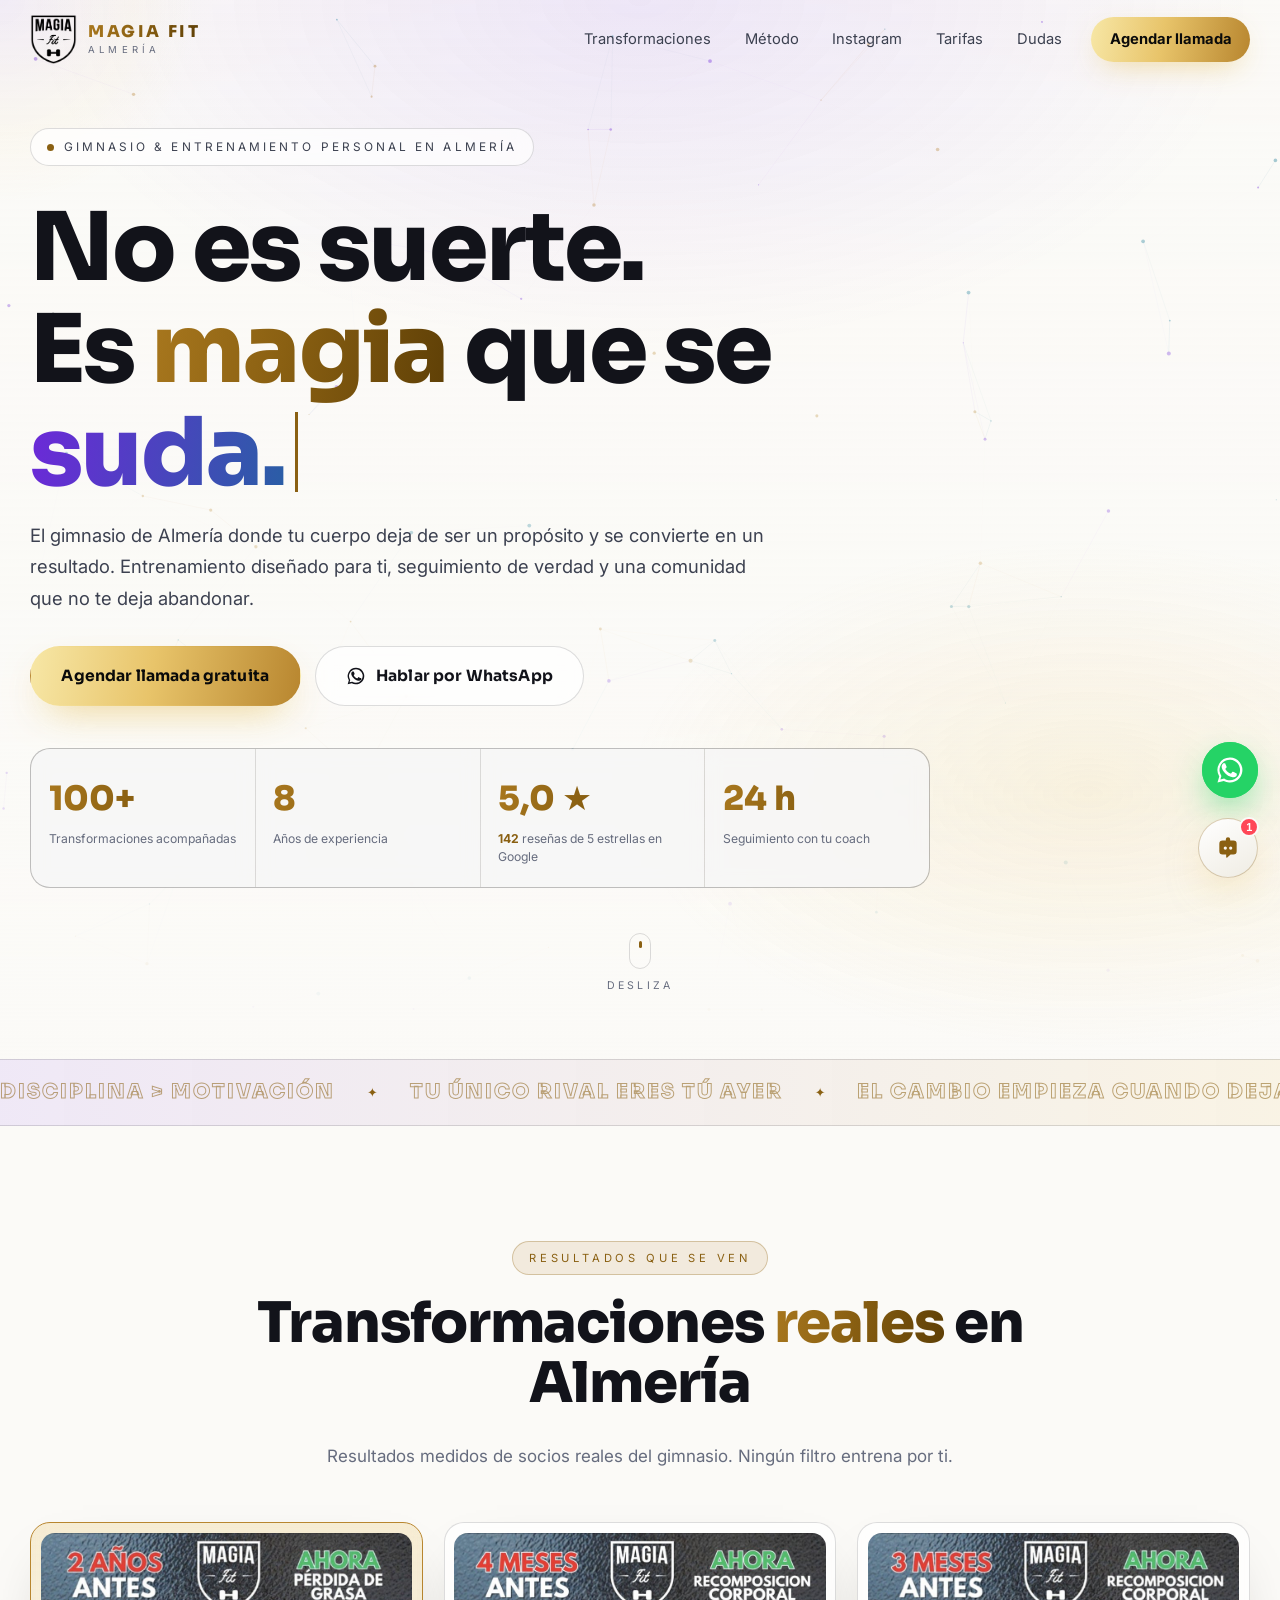
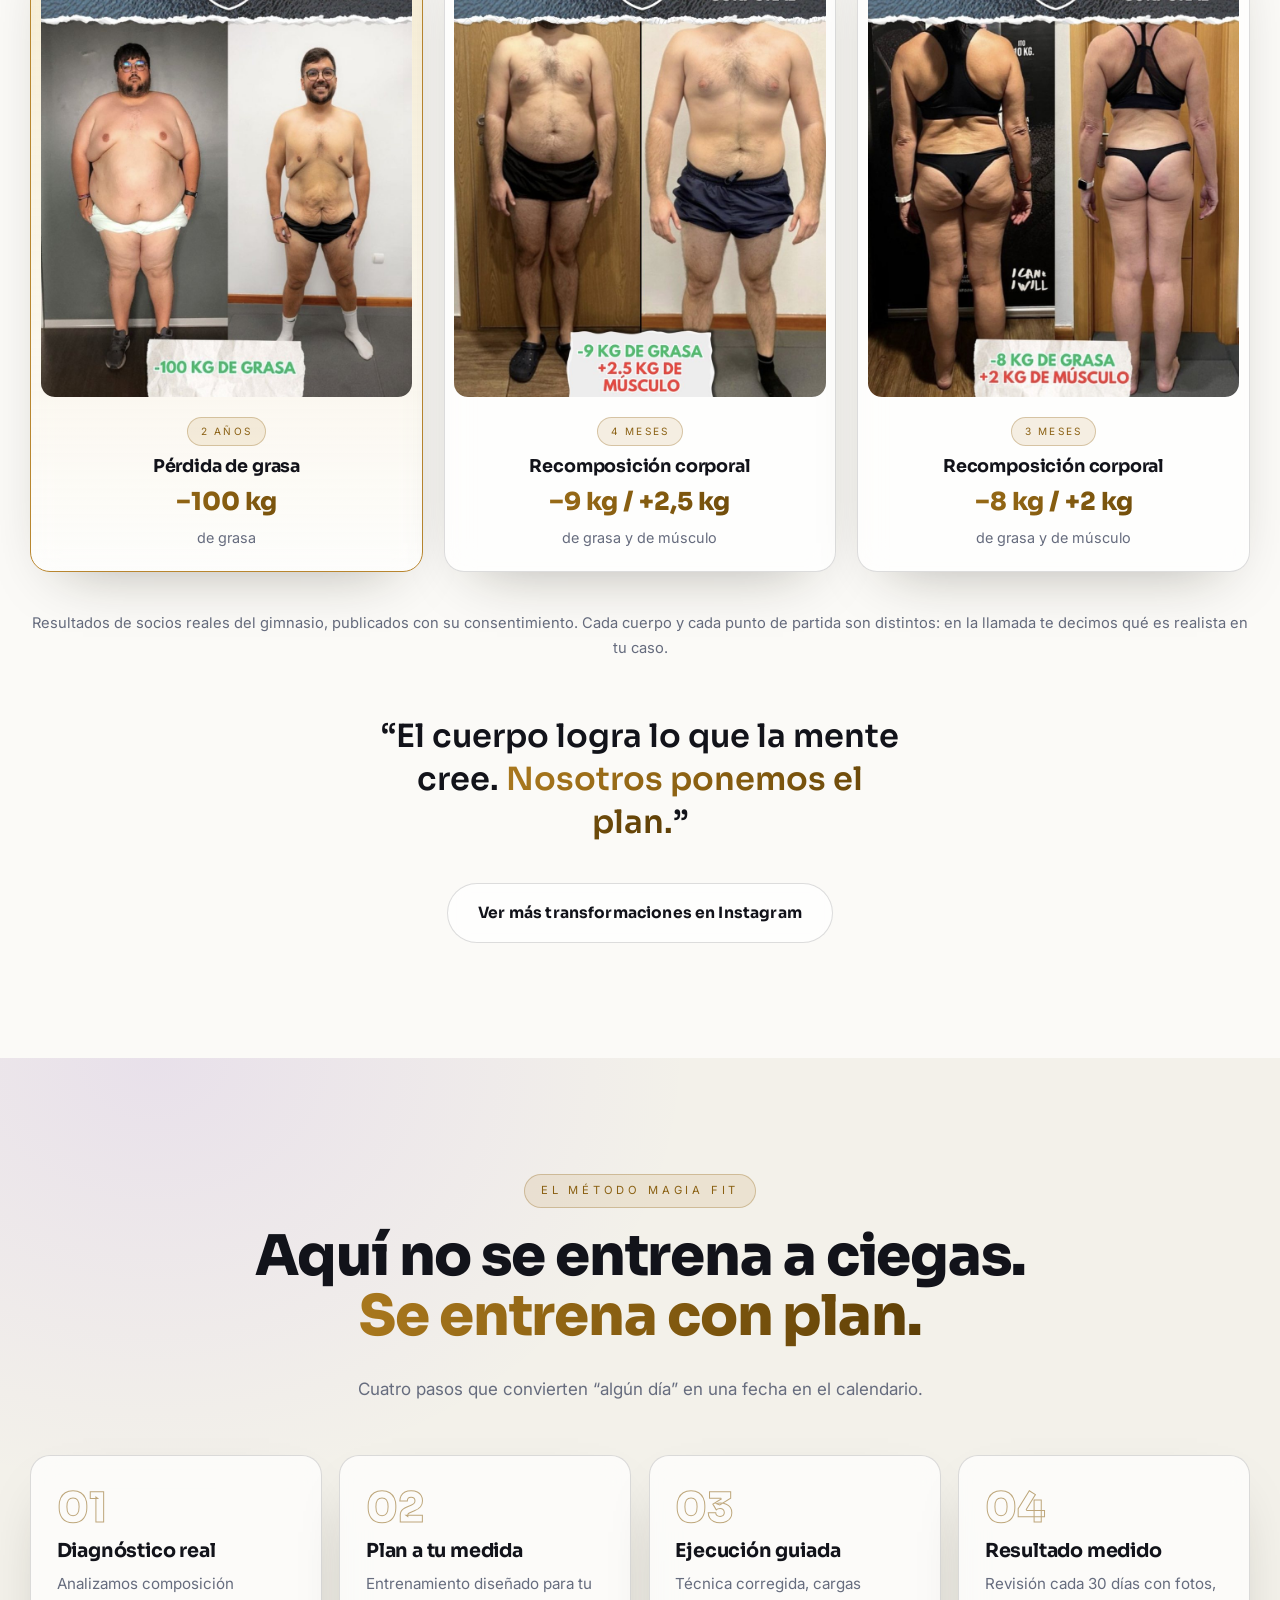
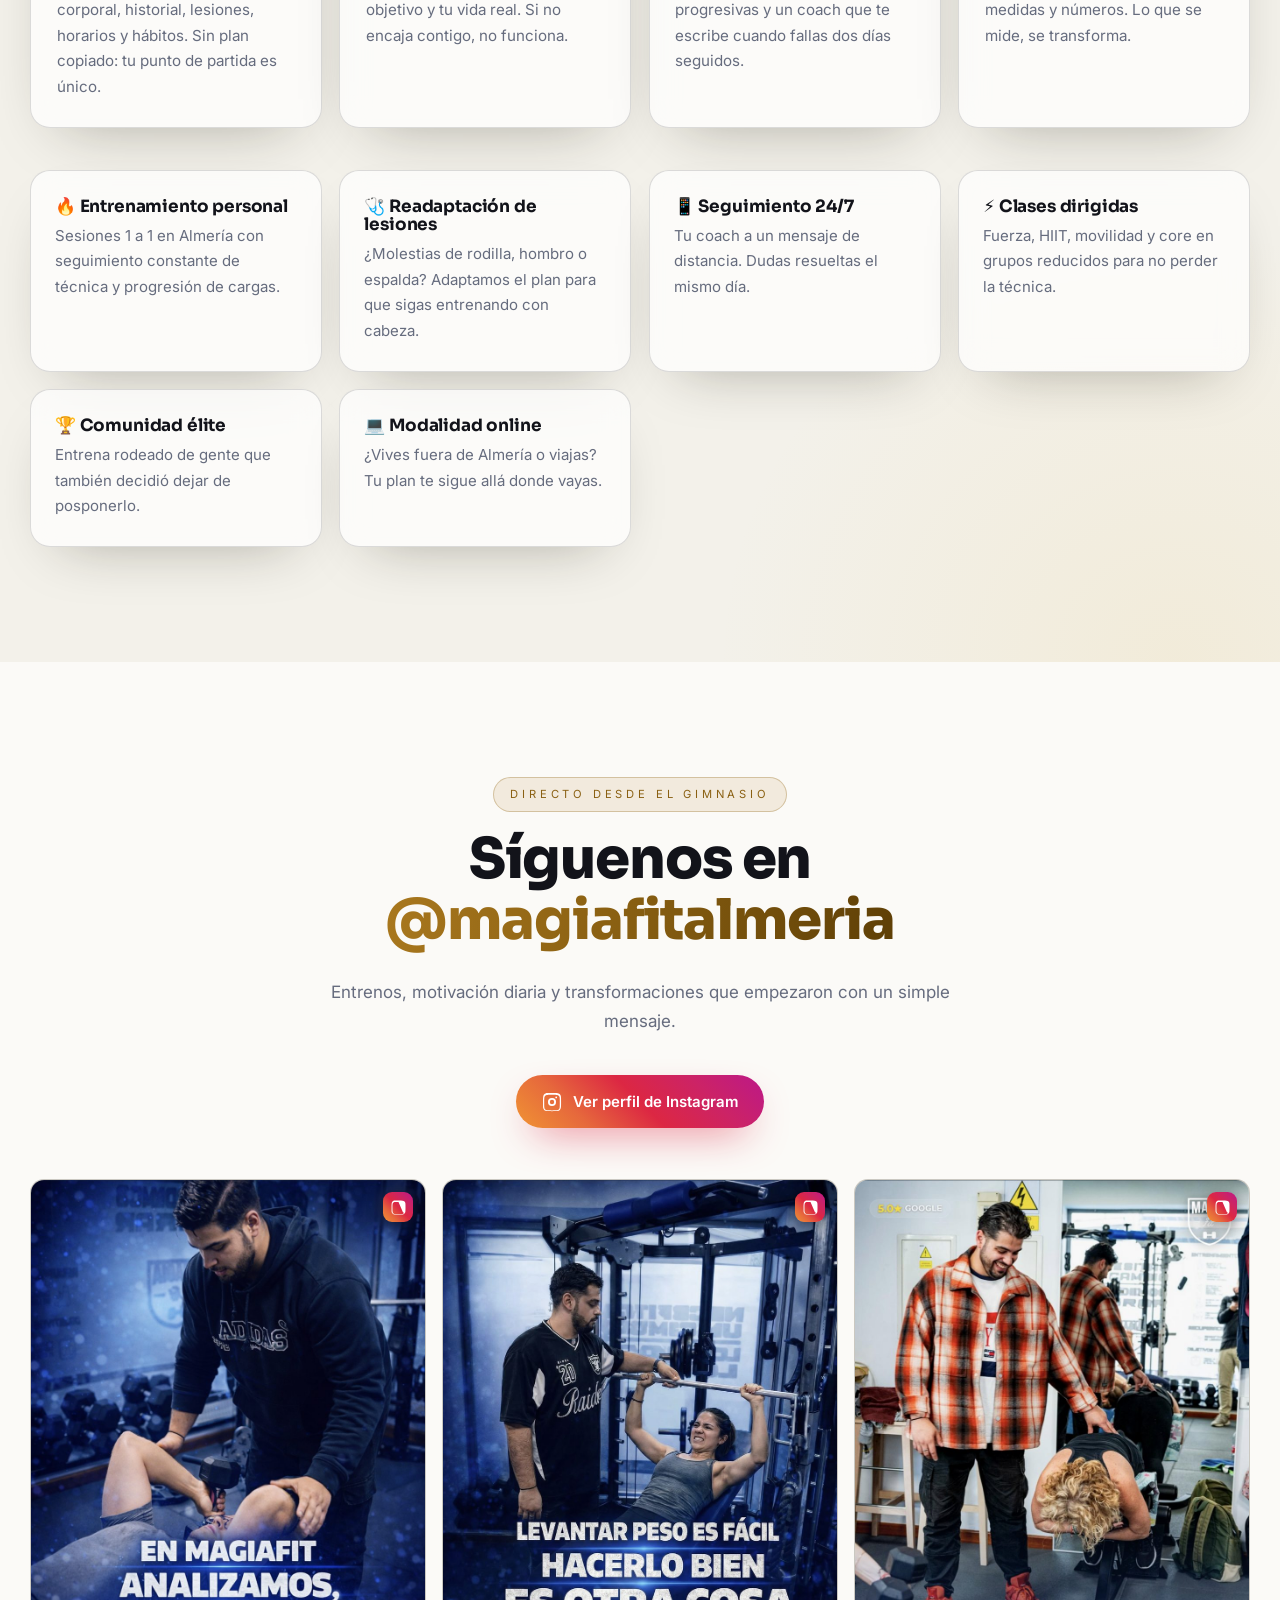
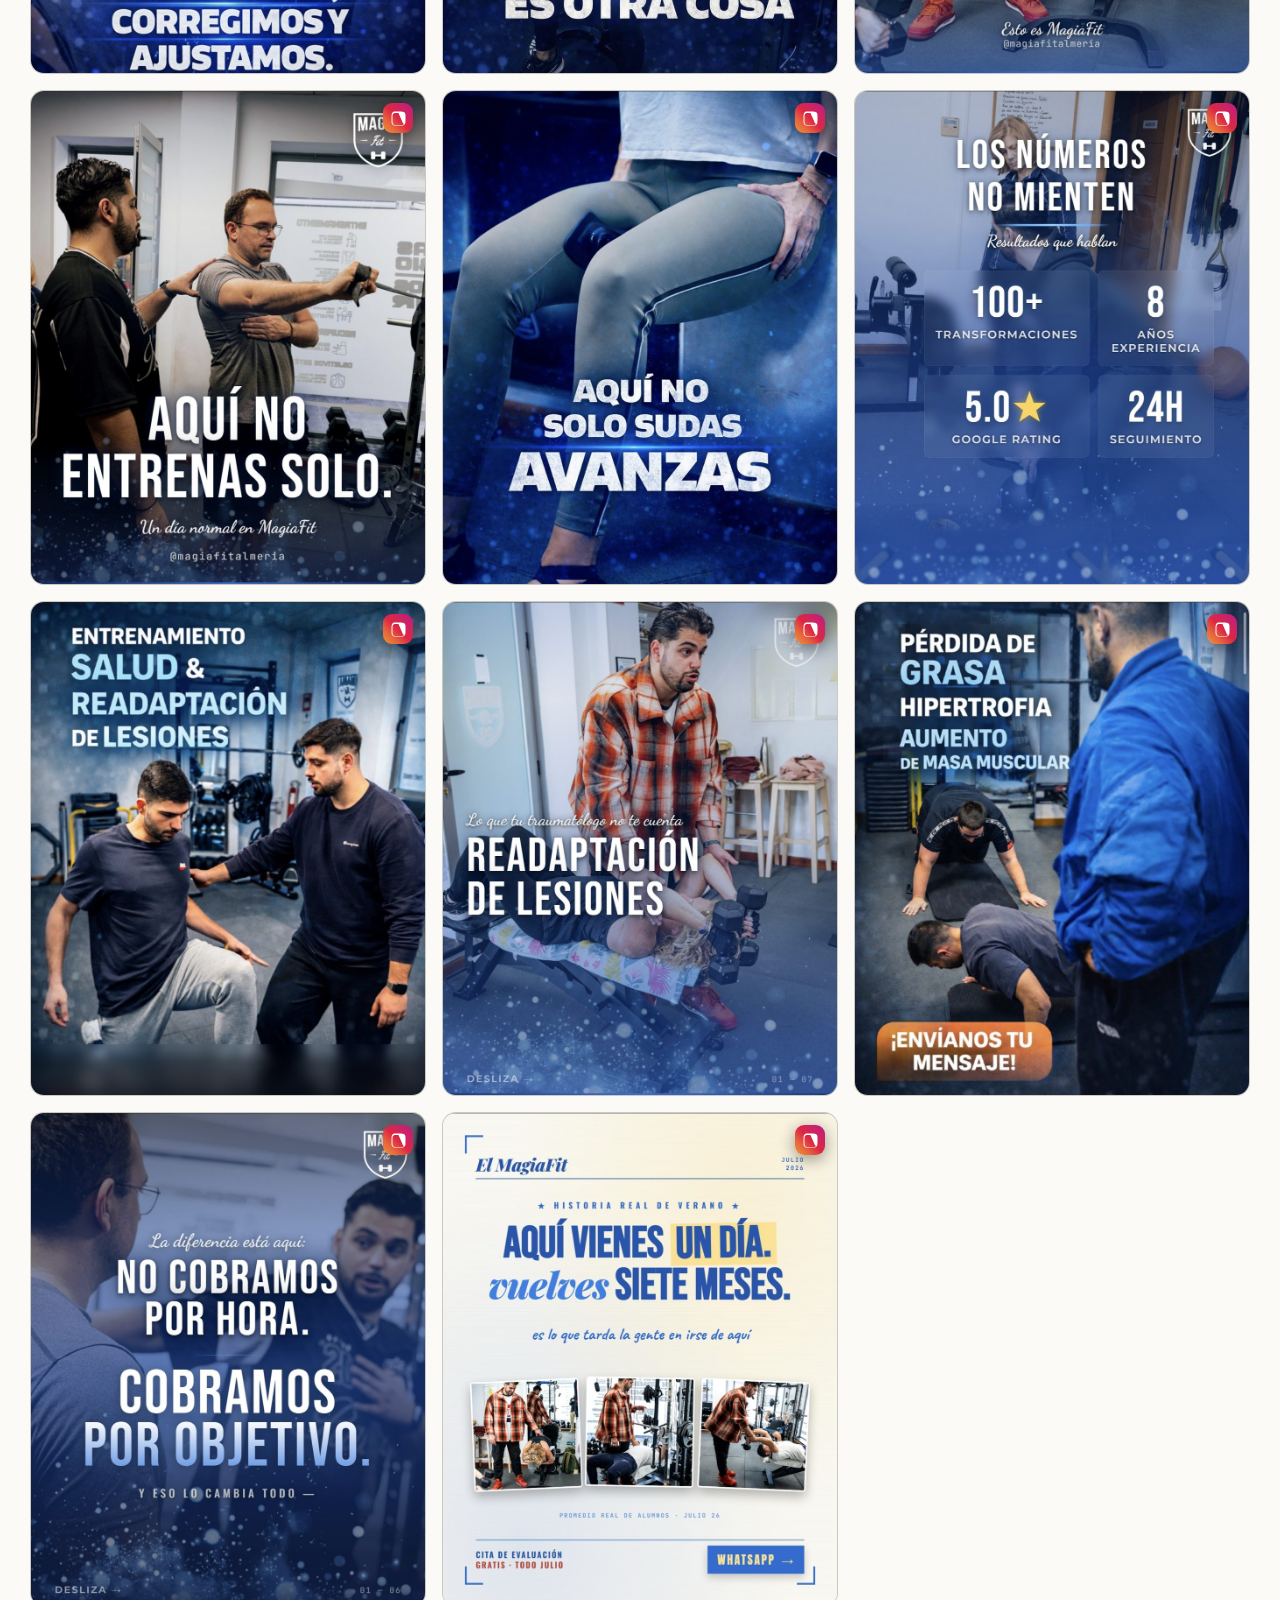
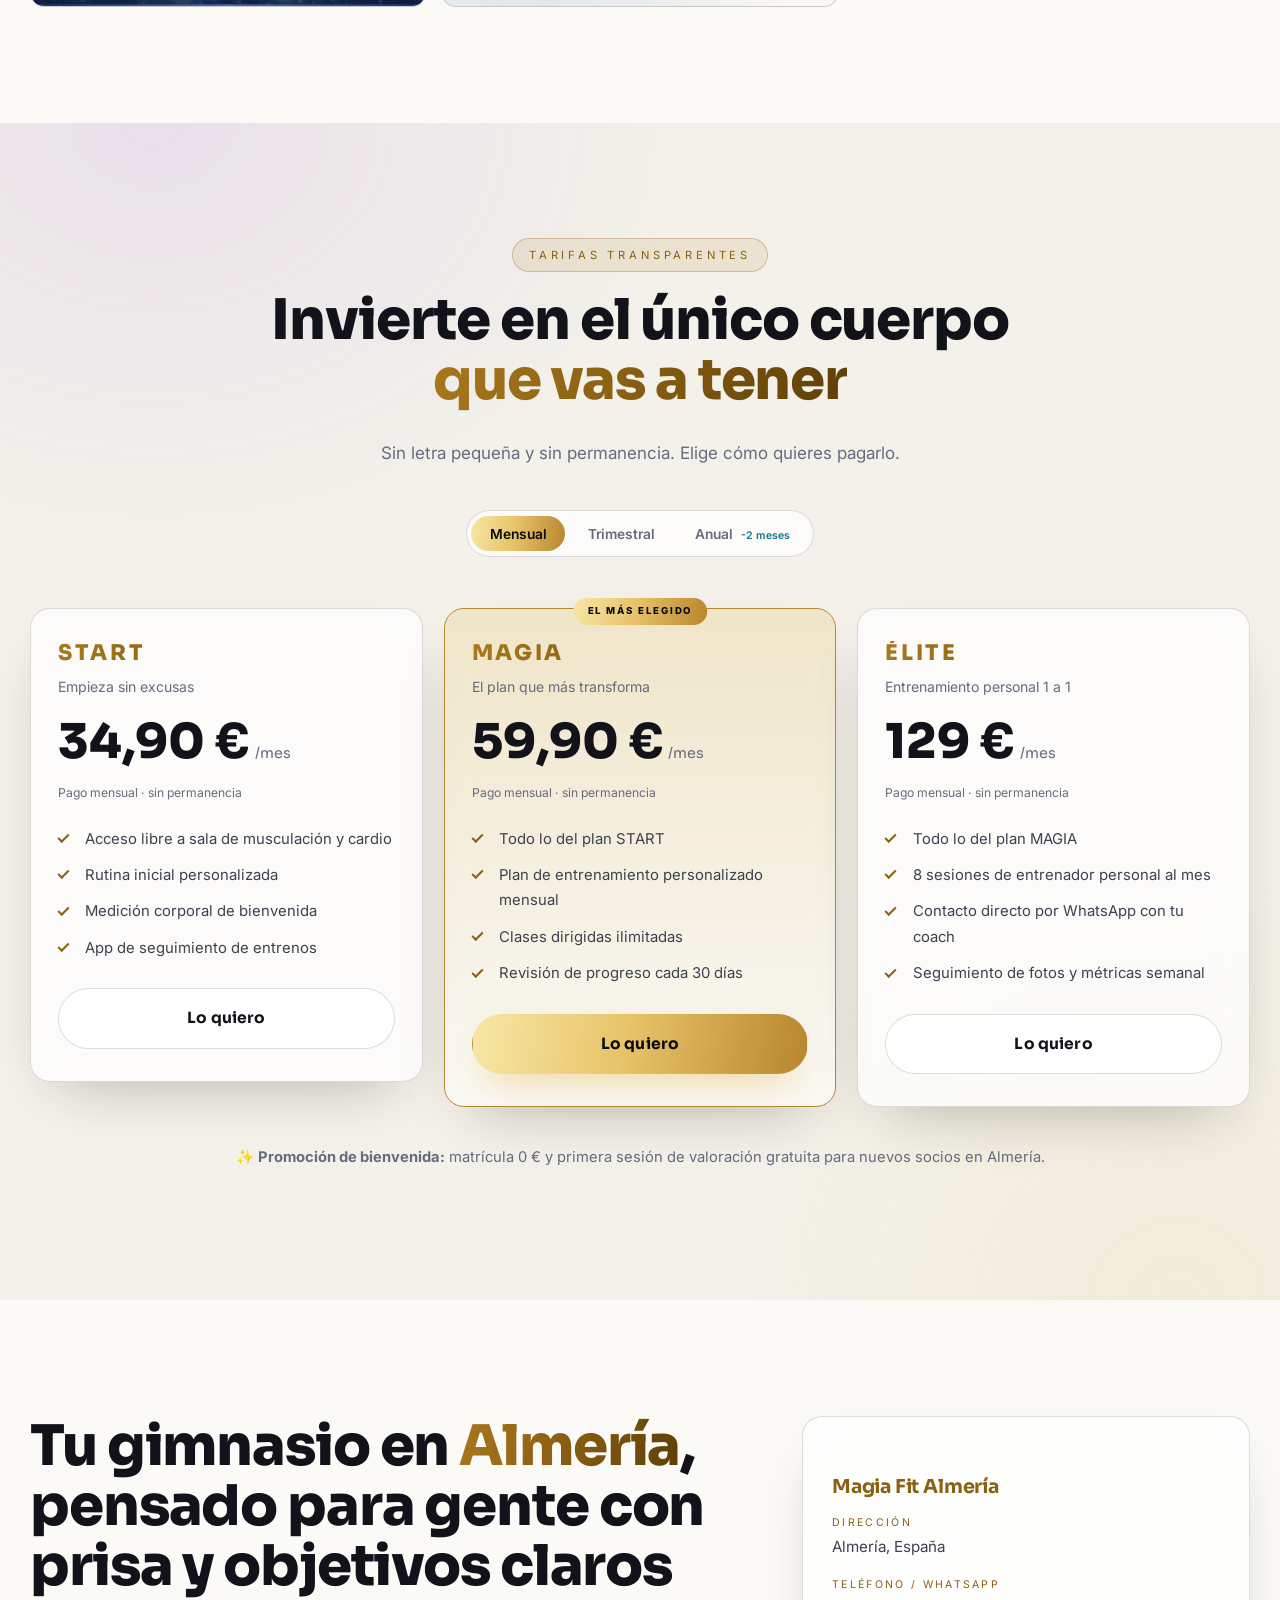
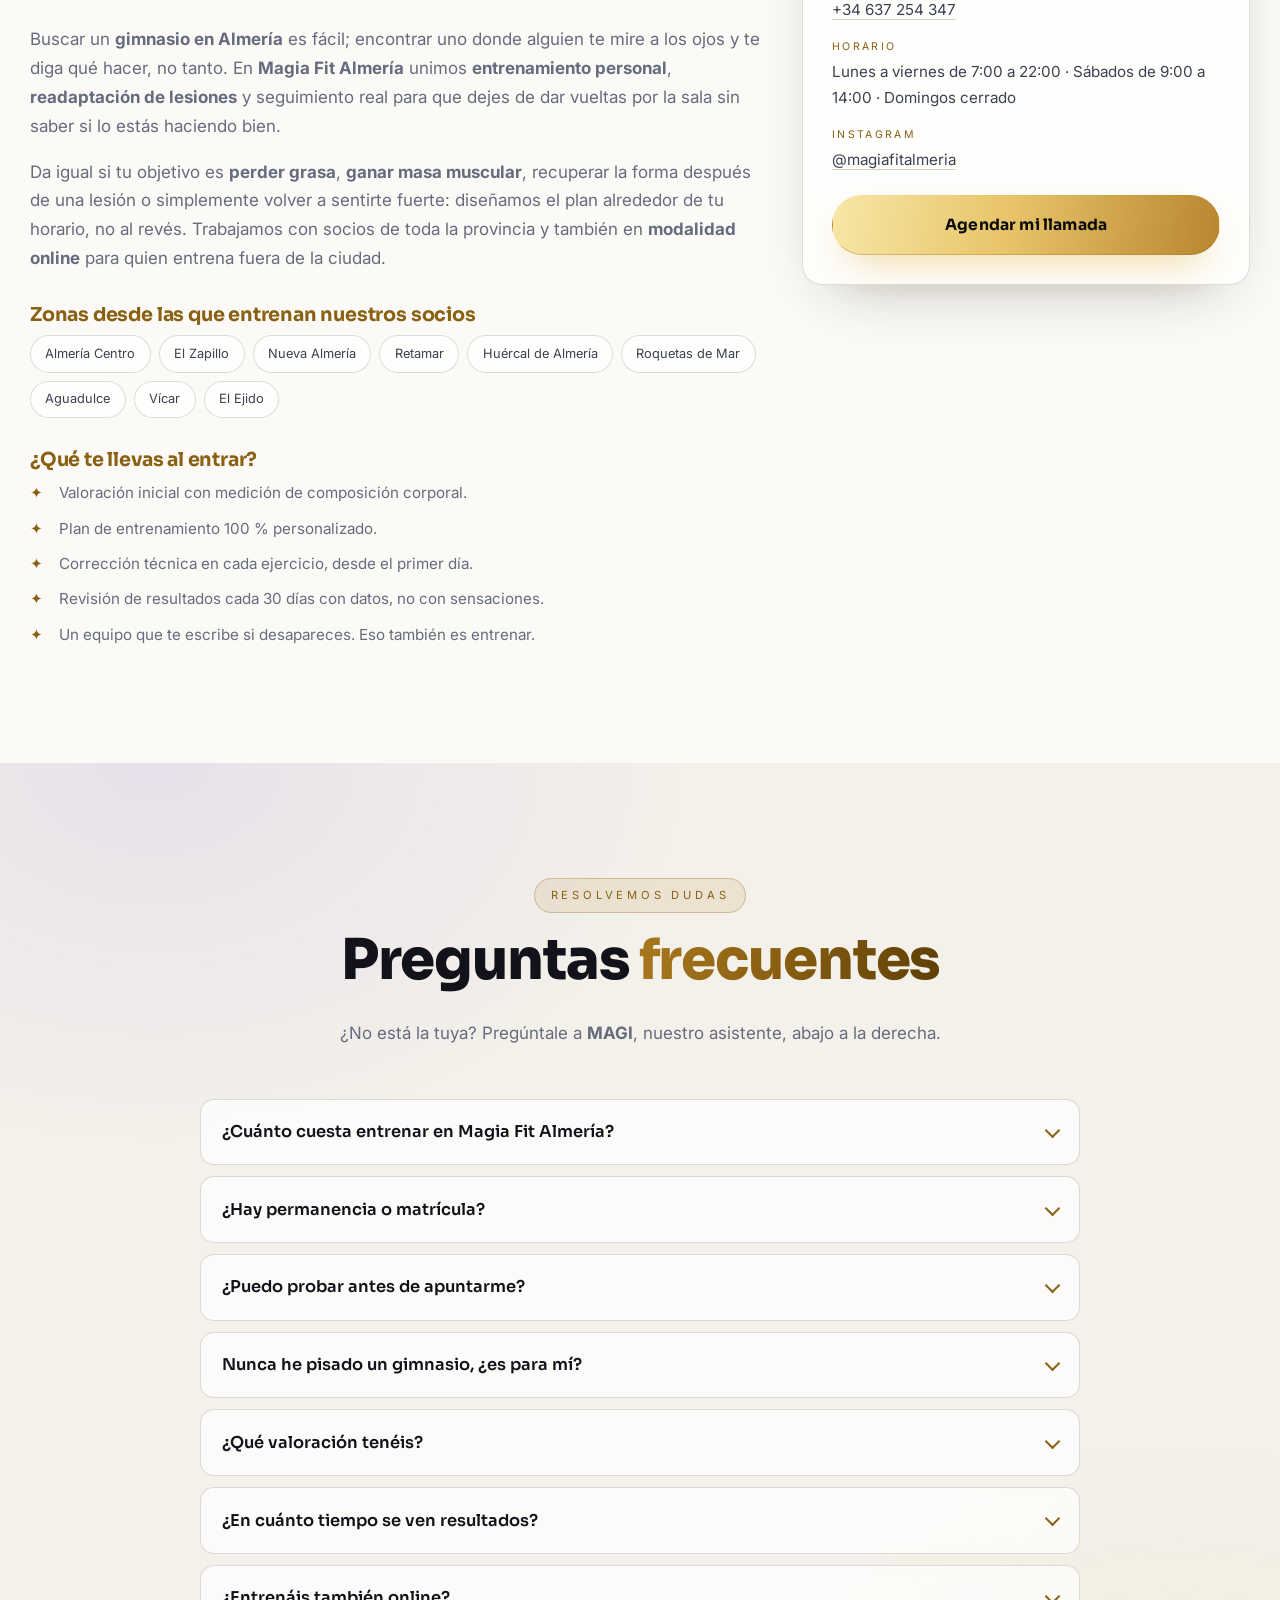
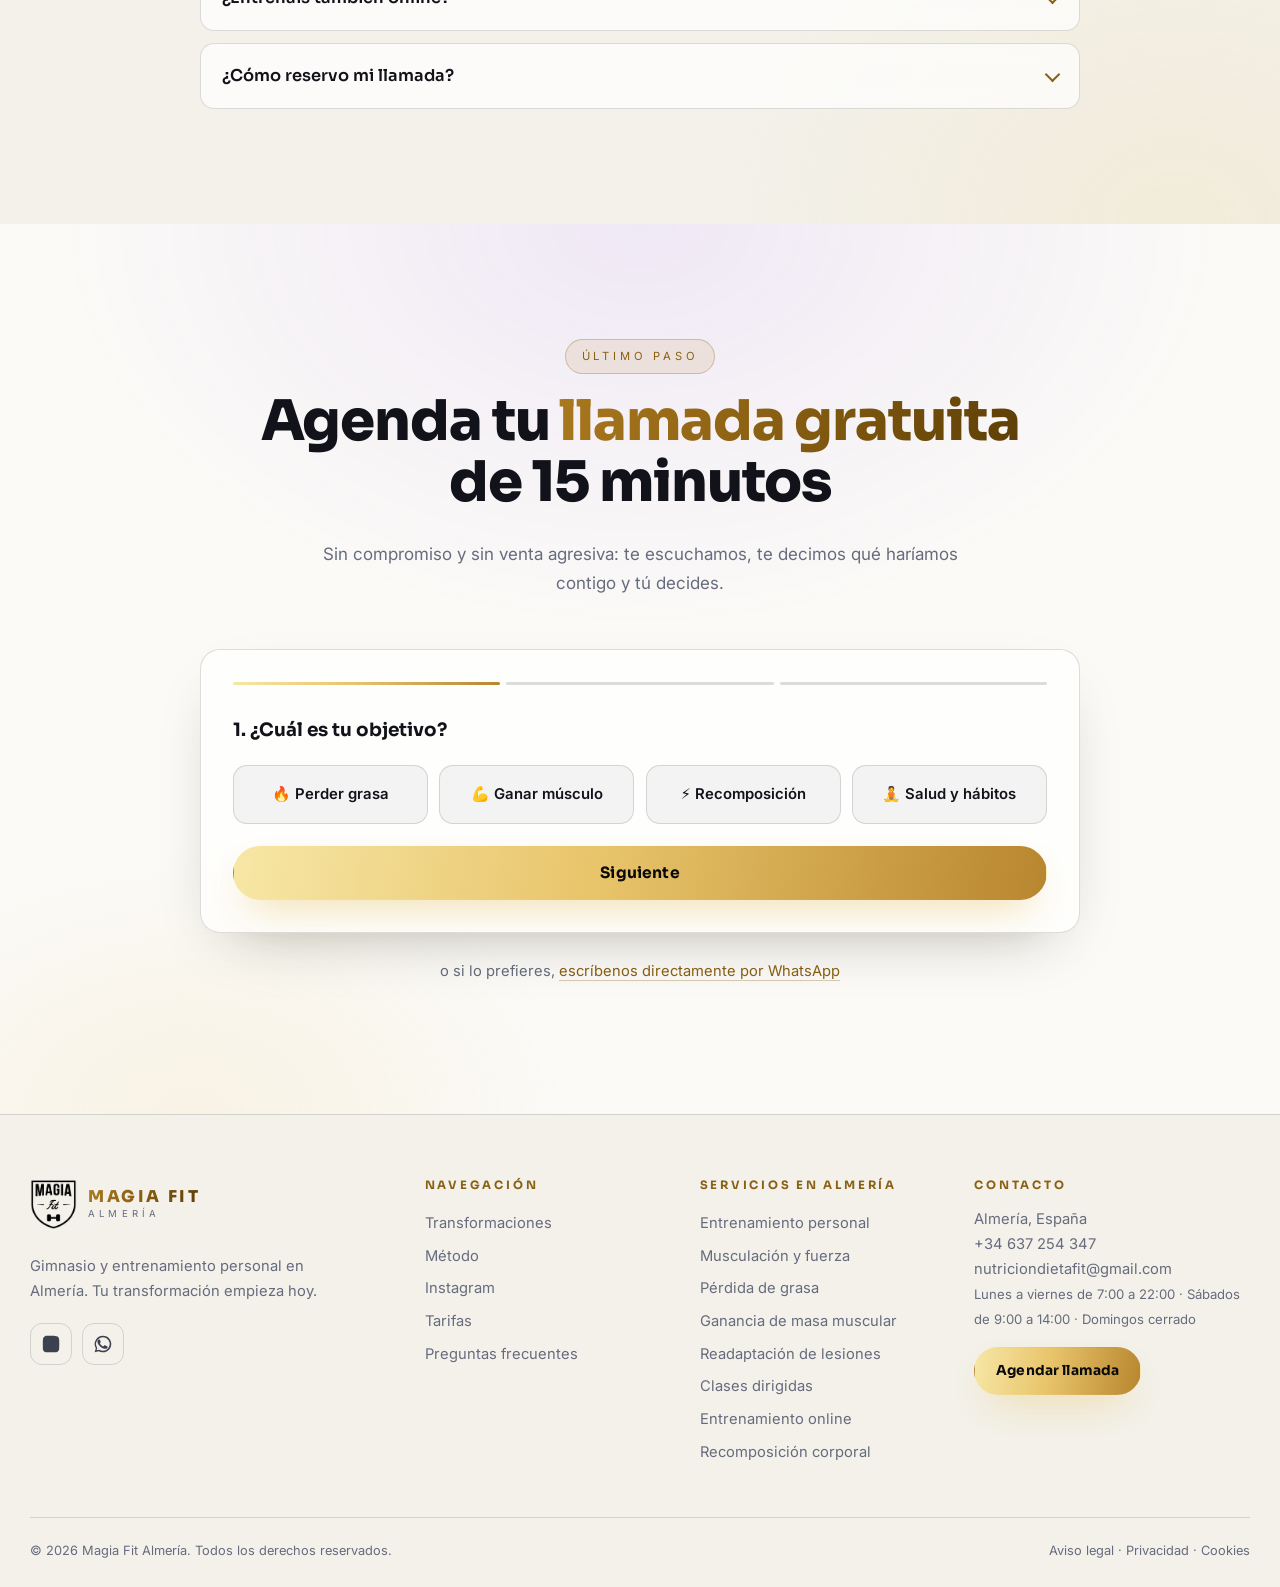
==== commit e250bf05: "Nuevo teléfono, reseñas de Google, transformaciones antes y sin nutrición Teléfono - Pasa a +34 637 " ====
--- a/index.html
+++ b/index.html
@@ -4,8 +4,8 @@
 <meta charset="utf-8">
 <meta name="viewport" content="width=device-width, initial-scale=1, viewport-fit=cover">
 <title>Gimnasio en Almería | Magia Fit · Entrenador personal y transformaciones reales</title>
-<meta name="description" content="Magia Fit Almería: gimnasio y entrenamiento personal en Almería. Planes de fuerza, pérdida de grasa y nutrición con transformaciones reales. Primera sesión de asesoramiento gratis. Agenda tu llamada o escríbenos por WhatsApp.">
-<meta name="keywords" content="gimnasio en Almería, gimnasios Almería, entrenador personal Almería, entrenamiento personal Almería, perder peso Almería, ganar masa muscular Almería, nutricionista deportivo Almería, gimnasio Zapillo, gimnasio Nueva Almería, Magia Fit">
+<meta name="description" content="Magia Fit Almería: gimnasio y entrenamiento personal en Almería. Fuerza, pérdida de grasa y readaptación de lesiones con transformaciones reales y 142 reseñas de 5 estrellas. Primera sesión de valoración gratis. Agenda tu llamada o escríbenos por WhatsApp.">
+<meta name="keywords" content="gimnasio en Almería, gimnasios Almería, entrenador personal Almería, entrenamiento personal Almería, perder peso Almería, ganar masa muscular Almería, readaptación de lesiones Almería, gimnasio Zapillo, gimnasio Nueva Almería, Magia Fit">
 <meta name="author" content="Magia Fit Almería">
 <meta name="robots" content="index, follow, max-image-preview:large, max-snippet:-1">
 <meta name="theme-color" content="#FBFAF7" media="(prefers-color-scheme: light)">
@@ -25,12 +25,12 @@
 <meta property="og:locale" content="es_ES">
 <meta property="og:site_name" content="Magia Fit Almería">
 <meta property="og:title" content="Gimnasio en Almería | Magia Fit · Transformaciones reales">
-<meta property="og:description" content="Entrena en el gimnasio de Almería donde los resultados se ven. Planes personalizados, nutrición y seguimiento. Agenda tu llamada gratuita.">
+<meta property="og:description" content="Entrena en el gimnasio de Almería donde los resultados se ven. Planes personalizados, seguimiento real y 142 reseñas de 5 estrellas. Agenda tu llamada gratuita.">
 <meta property="og:url" content="https://magia-fit-almeria.vercel.app/">
 <meta property="og:image" content="https://magia-fit-almeria.vercel.app/assets/img/og-cover.jpg">
 <meta name="twitter:card" content="summary_large_image">
 <meta name="twitter:title" content="Gimnasio en Almería | Magia Fit">
-<meta name="twitter:description" content="Transformaciones reales en Almería. Entrenamiento personal, nutrición y comunidad. Agenda tu llamada gratuita.">
+<meta name="twitter:description" content="Transformaciones reales en Almería. Entrenamiento personal, comunidad y 142 reseñas de 5 estrellas. Agenda tu llamada gratuita.">
 <meta name="twitter:image" content="https://magia-fit-almeria.vercel.app/assets/img/og-cover.jpg">
 <meta property="og:image:width" content="1200">
 <meta property="og:image:height" content="630">
@@ -64,8 +64,8 @@
     </a>
 
     <nav class="nav" id="nav" aria-label="Navegación principal">
+      <a href="#transformaciones">Transformaciones</a>
       <a href="#metodo">Método</a>
-      <a href="#transformaciones">Transformaciones</a>
       <a href="#instagram">Instagram</a>
       <a href="#tarifas">Tarifas</a>
       <a href="#faq">Dudas</a>
@@ -95,7 +95,7 @@
 
     <p class="hero__sub reveal">
       El gimnasio de Almería donde tu cuerpo deja de ser un propósito y se convierte en un resultado.
-      Entrenamiento diseñado para ti, nutrición que puedes sostener y una comunidad que no te deja abandonar.
+      Entrenamiento diseñado para ti, seguimiento de verdad y una comunidad que no te deja abandonar.
     </p>
 
     <div class="hero__cta reveal">
@@ -111,7 +111,7 @@
     <ul class="hero__stats reveal" aria-label="Datos de Magia Fit Almería">
       <li><b class="count" data-to="100" data-suffix="+">0</b><span>Transformaciones acompañadas</span></li>
       <li><b class="count" data-to="8" data-suffix="">0</b><span>Años de experiencia</span></li>
-      <li><b>5,0 ★</b><span>Valoración en Google</span></li>
+      <li><b>5,0 ★</b><span><em class="count" data-to="142">0</em> reseñas de 5 estrellas en Google</span></li>
       <li><b>24 h</b><span>Seguimiento con tu coach</span></li>
     </ul>
 
@@ -135,51 +135,8 @@
   </div>
 </div>
 
-<!-- ══ MÉTODO ══ -->
-<section class="section" id="metodo">
-  <div class="container">
-    <header class="sec-head reveal">
-      <p class="kicker">El método Magia Fit</p>
-      <h2>Aquí no se entrena a ciegas.<br><span class="grad">Se entrena con plan.</span></h2>
-      <p class="sec-sub">Cuatro pasos que convierten “algún día” en una fecha en el calendario.</p>
-    </header>
-
-    <ol class="steps">
-      <li class="step glass reveal" style="--d:0ms">
-        <span class="step__n">01</span>
-        <h3>Diagnóstico real</h3>
-        <p>Analizamos composición corporal, historial, lesiones, horarios y hábitos. Sin plan copiado: tu punto de partida es único.</p>
-      </li>
-      <li class="step glass reveal" style="--d:90ms">
-        <span class="step__n">02</span>
-        <h3>Plan a tu medida</h3>
-        <p>Entrenamiento y nutrición diseñados para tu objetivo y tu vida real. Si no encaja contigo, no funciona.</p>
-      </li>
-      <li class="step glass reveal" style="--d:180ms">
-        <span class="step__n">03</span>
-        <h3>Ejecución guiada</h3>
-        <p>Técnica corregida, cargas progresivas y un coach que te escribe cuando fallas dos días seguidos.</p>
-      </li>
-      <li class="step glass reveal" style="--d:270ms">
-        <span class="step__n">04</span>
-        <h3>Resultado medido</h3>
-        <p>Revisión cada 30 días con fotos, medidas y números. Lo que se mide, se transforma.</p>
-      </li>
-    </ol>
-
-    <div class="features">
-      <article class="feature glass reveal"><h3>🔥 Entrenamiento personal</h3><p>Sesiones 1 a 1 en Almería con seguimiento constante de técnica y progresión de cargas.</p></article>
-      <article class="feature glass reveal"><h3>🥗 Nutrición sostenible</h3><p>Nada de dietas imposibles: pautas flexibles adaptadas a tu día a día almeriense.</p></article>
-      <article class="feature glass reveal"><h3>📱 Seguimiento 24/7</h3><p>Tu coach a un mensaje de distancia. Dudas resueltas el mismo día.</p></article>
-      <article class="feature glass reveal"><h3>⚡ Clases dirigidas</h3><p>Fuerza, HIIT, movilidad y core en grupos reducidos para no perder la técnica.</p></article>
-      <article class="feature glass reveal"><h3>🏆 Comunidad élite</h3><p>Entrena rodeado de gente que también decidió dejar de posponerlo.</p></article>
-      <article class="feature glass reveal"><h3>💻 Modalidad online</h3><p>¿Vives fuera de Almería o viajas? Tu plan te sigue allá donde vayas.</p></article>
-    </div>
-  </div>
-</section>
-
 <!-- ══ TRANSFORMACIONES ══ -->
-<section class="section section--alt" id="transformaciones">
+<section class="section" id="transformaciones">
   <div class="container">
     <header class="sec-head reveal">
       <p class="kicker">Resultados que se ven</p>
@@ -225,6 +182,49 @@
   </div>
 </section>
 
+<!-- ══ MÉTODO ══ -->
+<section class="section section--alt" id="metodo">
+  <div class="container">
+    <header class="sec-head reveal">
+      <p class="kicker">El método Magia Fit</p>
+      <h2>Aquí no se entrena a ciegas.<br><span class="grad">Se entrena con plan.</span></h2>
+      <p class="sec-sub">Cuatro pasos que convierten “algún día” en una fecha en el calendario.</p>
+    </header>
+
+    <ol class="steps">
+      <li class="step glass reveal" style="--d:0ms">
+        <span class="step__n">01</span>
+        <h3>Diagnóstico real</h3>
+        <p>Analizamos composición corporal, historial, lesiones, horarios y hábitos. Sin plan copiado: tu punto de partida es único.</p>
+      </li>
+      <li class="step glass reveal" style="--d:90ms">
+        <span class="step__n">02</span>
+        <h3>Plan a tu medida</h3>
+        <p>Entrenamiento diseñado para tu objetivo y tu vida real. Si no encaja contigo, no funciona.</p>
+      </li>
+      <li class="step glass reveal" style="--d:180ms">
+        <span class="step__n">03</span>
+        <h3>Ejecución guiada</h3>
+        <p>Técnica corregida, cargas progresivas y un coach que te escribe cuando fallas dos días seguidos.</p>
+      </li>
+      <li class="step glass reveal" style="--d:270ms">
+        <span class="step__n">04</span>
+        <h3>Resultado medido</h3>
+        <p>Revisión cada 30 días con fotos, medidas y números. Lo que se mide, se transforma.</p>
+      </li>
+    </ol>
+
+    <div class="features">
+      <article class="feature glass reveal"><h3>🔥 Entrenamiento personal</h3><p>Sesiones 1 a 1 en Almería con seguimiento constante de técnica y progresión de cargas.</p></article>
+      <article class="feature glass reveal"><h3>🩺 Readaptación de lesiones</h3><p>¿Molestias de rodilla, hombro o espalda? Adaptamos el plan para que sigas entrenando con cabeza.</p></article>
+      <article class="feature glass reveal"><h3>📱 Seguimiento 24/7</h3><p>Tu coach a un mensaje de distancia. Dudas resueltas el mismo día.</p></article>
+      <article class="feature glass reveal"><h3>⚡ Clases dirigidas</h3><p>Fuerza, HIIT, movilidad y core en grupos reducidos para no perder la técnica.</p></article>
+      <article class="feature glass reveal"><h3>🏆 Comunidad élite</h3><p>Entrena rodeado de gente que también decidió dejar de posponerlo.</p></article>
+      <article class="feature glass reveal"><h3>💻 Modalidad online</h3><p>¿Vives fuera de Almería o viajas? Tu plan te sigue allá donde vayas.</p></article>
+    </div>
+  </div>
+</section>
+
 <!-- ══ INSTAGRAM ══ -->
 <section class="section" id="instagram">
   <div class="container">
@@ -323,14 +323,14 @@
   <div class="container seo-block">
     <div class="reveal">
       <h2>Tu gimnasio en <span class="grad">Almería</span>, pensado para gente con prisa y objetivos claros</h2>
-      <p>Buscar un <strong>gimnasio en Almería</strong> es fácil; encontrar uno donde alguien te mire a los ojos y te diga qué hacer, no tanto. En <strong>Magia Fit Almería</strong> unimos <strong>entrenamiento personal</strong>, <strong>asesoramiento nutricional</strong> y seguimiento real para que dejes de dar vueltas por la sala sin saber si lo estás haciendo bien.</p>
+      <p>Buscar un <strong>gimnasio en Almería</strong> es fácil; encontrar uno donde alguien te mire a los ojos y te diga qué hacer, no tanto. En <strong>Magia Fit Almería</strong> unimos <strong>entrenamiento personal</strong>, <strong>readaptación de lesiones</strong> y seguimiento real para que dejes de dar vueltas por la sala sin saber si lo estás haciendo bien.</p>
       <p>Da igual si tu objetivo es <strong>perder grasa</strong>, <strong>ganar masa muscular</strong>, recuperar la forma después de una lesión o simplemente volver a sentirte fuerte: diseñamos el plan alrededor de tu horario, no al revés. Trabajamos con socios de toda la provincia y también en <strong>modalidad online</strong> para quien entrena fuera de la ciudad.</p>
       <h3>Zonas desde las que entrenan nuestros socios</h3>
       <ul class="chips" id="zonas"></ul>
       <h3>¿Qué te llevas al entrar?</h3>
       <ul class="ticks">
         <li>Valoración inicial con medición de composición corporal.</li>
-        <li>Plan de entrenamiento y nutrición 100 % personalizado.</li>
+        <li>Plan de entrenamiento 100 % personalizado.</li>
         <li>Corrección técnica en cada ejercicio, desde el primer día.</li>
         <li>Revisión de resultados cada 30 días con datos, no con sensaciones.</li>
         <li>Un equipo que te escribe si desapareces. Eso también es entrenar.</li>
@@ -340,7 +340,7 @@
       <h3>Magia Fit Almería</h3>
       <dl>
         <dt>Dirección</dt><dd id="napDireccion">Almería, España</dd>
-        <dt>Teléfono / WhatsApp</dt><dd><a id="napTel" href="#">+34 682 546 257</a></dd>
+        <dt>Teléfono / WhatsApp</dt><dd><a id="napTel" href="#">+34 637 254 347</a></dd>
         <dt>Horario</dt><dd id="napHorario"></dd>
         <dt>Instagram</dt><dd><a href="https://www.instagram.com/magiafitalmeria/" target="_blank" rel="noopener">@magiafitalmeria</a></dd>
       </dl>
@@ -363,10 +363,10 @@
       <details class="faq__i reveal"><summary>¿Hay permanencia o matrícula?</summary><div><p>No hay permanencia en las cuotas mensuales y, durante la promoción de bienvenida, la matrícula es de 0 €.</p></div></details>
       <details class="faq__i reveal"><summary>¿Puedo probar antes de apuntarme?</summary><div><p>Sí. La primera sesión de valoración y asesoramiento es gratuita: analizamos tu punto de partida y te contamos exactamente cómo sería tu plan.</p></div></details>
       <details class="faq__i reveal"><summary>Nunca he pisado un gimnasio, ¿es para mí?</summary><div><p>Especialmente para ti. Empezamos por técnica y progresión suave, con un coach al lado corrigiendo cada movimiento. Aquí nadie te va a mirar raro.</p></div></details>
-      <details class="faq__i reveal"><summary>¿Incluye plan de nutrición?</summary><div><p>Los planes MAGIA y ÉLITE incluyen asesoramiento nutricional adaptado a tus horarios y gustos. Nada de dietas imposibles de mantener.</p></div></details>
+      <details class="faq__i reveal"><summary>¿Qué valoración tenéis?</summary><div><p><b>5,0 estrellas</b> de media con <b>142 reseñas</b> en Google. Puedes leerlas todas antes de decidirte.</p></div></details>
       <details class="faq__i reveal"><summary>¿En cuánto tiempo se ven resultados?</summary><div><p>Con constancia, los primeros cambios de fuerza y energía llegan en 3-4 semanas; los cambios visibles suelen notarse a partir de la semana 8-12.</p></div></details>
       <details class="faq__i reveal"><summary>¿Entrenáis también online?</summary><div><p>Sí. Si vives fuera de Almería o viajas mucho, trabajamos con planes online con seguimiento por vídeo y revisiones periódicas.</p></div></details>
-      <details class="faq__i reveal"><summary>¿Cómo reservo mi llamada?</summary><div><p>Rellena el <a href="#agenda">formulario de agenda</a> y te llamamos, o escríbenos directamente por WhatsApp al <a id="faqTel" href="#">+34 682 546 257</a>.</p></div></details>
+      <details class="faq__i reveal"><summary>¿Cómo reservo mi llamada?</summary><div><p>Rellena el <a href="#agenda">formulario de agenda</a> y te llamamos, o escríbenos directamente por WhatsApp al <a id="faqTel" href="#">+34 637 254 347</a>.</p></div></details>
     </div>
   </div>
 </section>
@@ -454,7 +454,7 @@
 
     <nav aria-label="Enlaces del pie">
       <h3>Navegación</h3>
-      <a href="#metodo">Método</a><a href="#transformaciones">Transformaciones</a>
+      <a href="#transformaciones">Transformaciones</a><a href="#metodo">Método</a>
       <a href="#instagram">Instagram</a><a href="#tarifas">Tarifas</a><a href="#faq">Preguntas frecuentes</a>
     </nav>
 
@@ -519,11 +519,11 @@
       "@id": "https://magia-fit-almeria.vercel.app/#gimnasio",
       "name": "Magia Fit Almería",
       "alternateName": "Magia Fit",
-      "description": "Gimnasio y centro de entrenamiento personal en Almería especializado en pérdida de grasa, ganancia de masa muscular, recomposición corporal y asesoramiento nutricional.",
+      "description": "Gimnasio y centro de entrenamiento personal en Almería especializado en pérdida de grasa, ganancia de masa muscular, recomposición corporal y readaptación de lesiones.",
       "url": "https://magia-fit-almeria.vercel.app/",
       "logo": "https://magia-fit-almeria.vercel.app/assets/img/logo.png",
       "image": "https://magia-fit-almeria.vercel.app/assets/img/og-cover.jpg",
-      "telephone": "+34682546257",
+      "telephone": "+34637254347",
       "email": "nutriciondietafit@gmail.com",
       "priceRange": "€€",
       "currenciesAccepted": "EUR",
@@ -554,8 +554,8 @@
         "name": "Planes de entrenamiento Magia Fit Almería",
         "itemListElement": [
           {"@type":"Offer","name":"Plan START","priceCurrency":"EUR","price":"34.90","description":"Acceso libre a sala, rutina inicial y medición corporal."},
-          {"@type":"Offer","name":"Plan MAGIA","priceCurrency":"EUR","price":"59.90","description":"Entrenamiento personalizado, nutrición y clases dirigidas ilimitadas."},
-          {"@type":"Offer","name":"Plan ÉLITE","priceCurrency":"EUR","price":"129.00","description":"Entrenamiento personal 1 a 1 con nutrición y seguimiento semanal."}
+          {"@type":"Offer","name":"Plan MAGIA","priceCurrency":"EUR","price":"59.90","description":"Entrenamiento personalizado y clases dirigidas ilimitadas."},
+          {"@type":"Offer","name":"Plan ÉLITE","priceCurrency":"EUR","price":"129.00","description":"Entrenamiento personal 1 a 1 con seguimiento semanal."}
         ]
       },
       "potentialAction": {
@@ -579,7 +579,7 @@
         {"@type":"Question","name":"¿Cuánto cuesta entrenar en Magia Fit Almería?","acceptedAnswer":{"@type":"Answer","text":"Magia Fit Almería tiene tres planes: START desde 34,90 €/mes, MAGIA desde 59,90 €/mes y ÉLITE desde 129 €/mes, con opción mensual, trimestral o anual."}},
         {"@type":"Question","name":"¿Hay permanencia o matrícula en el gimnasio?","acceptedAnswer":{"@type":"Answer","text":"No hay permanencia en las cuotas mensuales y durante la promoción de bienvenida la matrícula es de 0 €."}},
         {"@type":"Question","name":"¿Puedo probar el gimnasio antes de apuntarme?","acceptedAnswer":{"@type":"Answer","text":"Sí. La primera sesión de valoración y asesoramiento es gratuita para conocer tu punto de partida y explicarte tu plan."}},
-        {"@type":"Question","name":"¿Incluye plan de nutrición?","acceptedAnswer":{"@type":"Answer","text":"Los planes MAGIA y ÉLITE incluyen asesoramiento nutricional adaptado a tus horarios y preferencias."}},
+        {"@type":"Question","name":"¿Qué valoración tiene Magia Fit Almería?","acceptedAnswer":{"@type":"Answer","text":"Magia Fit Almería tiene una media de 5,0 estrellas con 142 reseñas en Google."}},
         {"@type":"Question","name":"¿En cuánto tiempo se ven resultados?","acceptedAnswer":{"@type":"Answer","text":"Con constancia, los cambios de fuerza y energía llegan en 3-4 semanas y los cambios visibles suelen notarse entre la semana 8 y la 12."}},
         {"@type":"Question","name":"¿Magia Fit ofrece entrenamiento online?","acceptedAnswer":{"@type":"Answer","text":"Sí, ofrecemos planes online con seguimiento por vídeo para quienes viven fuera de Almería o viajan con frecuencia."}}
       ]
--- a/assets/css/style.css
+++ b/assets/css/style.css
@@ -226,6 +226,7 @@
 .hero__stats li{background:var(--stat-bg);backdrop-filter:blur(8px);padding:1.35rem 1.1rem;display:flex;flex-direction:column;gap:.15rem}
 .hero__stats b{font-family:var(--font-d);font-size:clamp(1.5rem,3vw,2.1rem);font-weight:800;background:var(--grad-gold-text);-webkit-background-clip:text;background-clip:text;color:transparent}
 .hero__stats span{font-size:.76rem;color:var(--muted);line-height:1.45}
+.hero__stats span em{font-style:normal;font-weight:700;color:var(--gold-text)}
 @media (max-width:760px){.hero__stats{grid-template-columns:repeat(2,1fr)}}
 
 .hero__scroll{display:flex;flex-direction:column;align-items:center;gap:.55rem;width:max-content;margin:2.8rem auto 0;font-size:.66rem;letter-spacing:.3em;text-transform:uppercase;color:var(--muted);transition:color .3s}
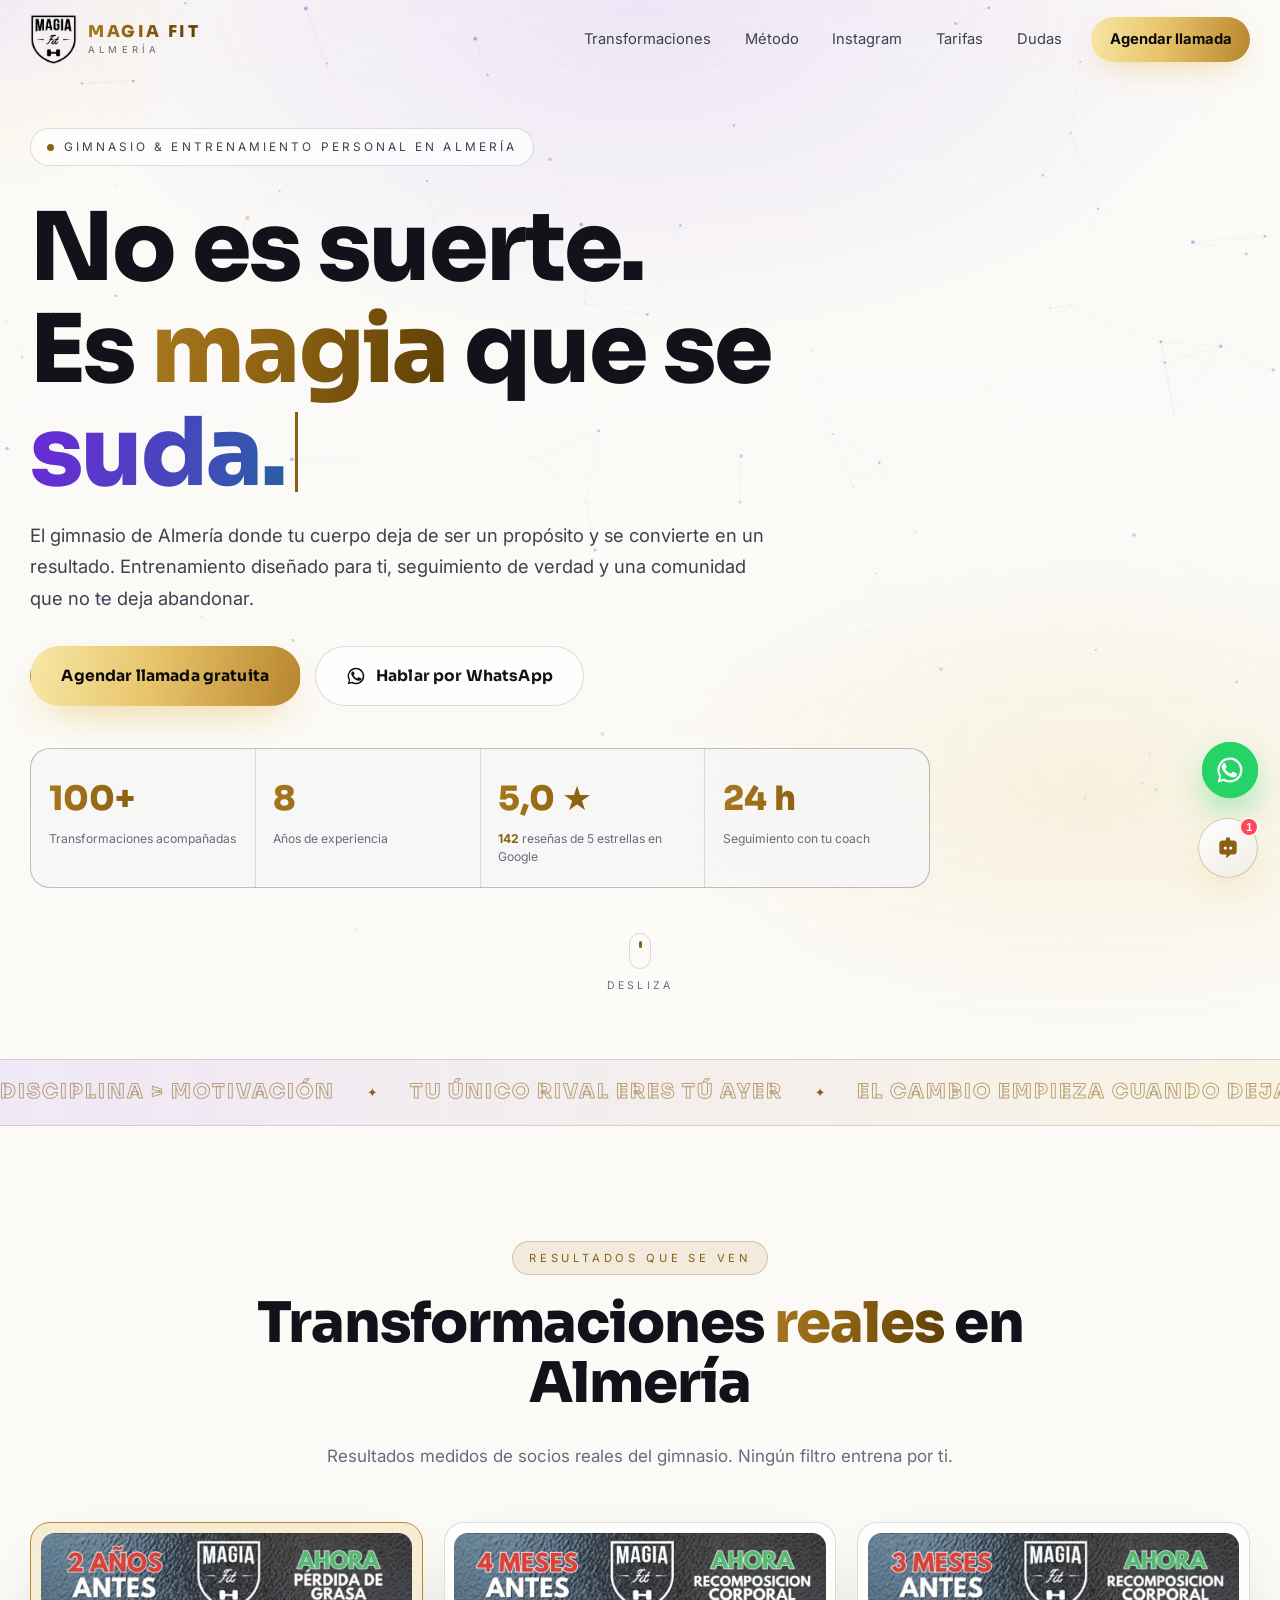
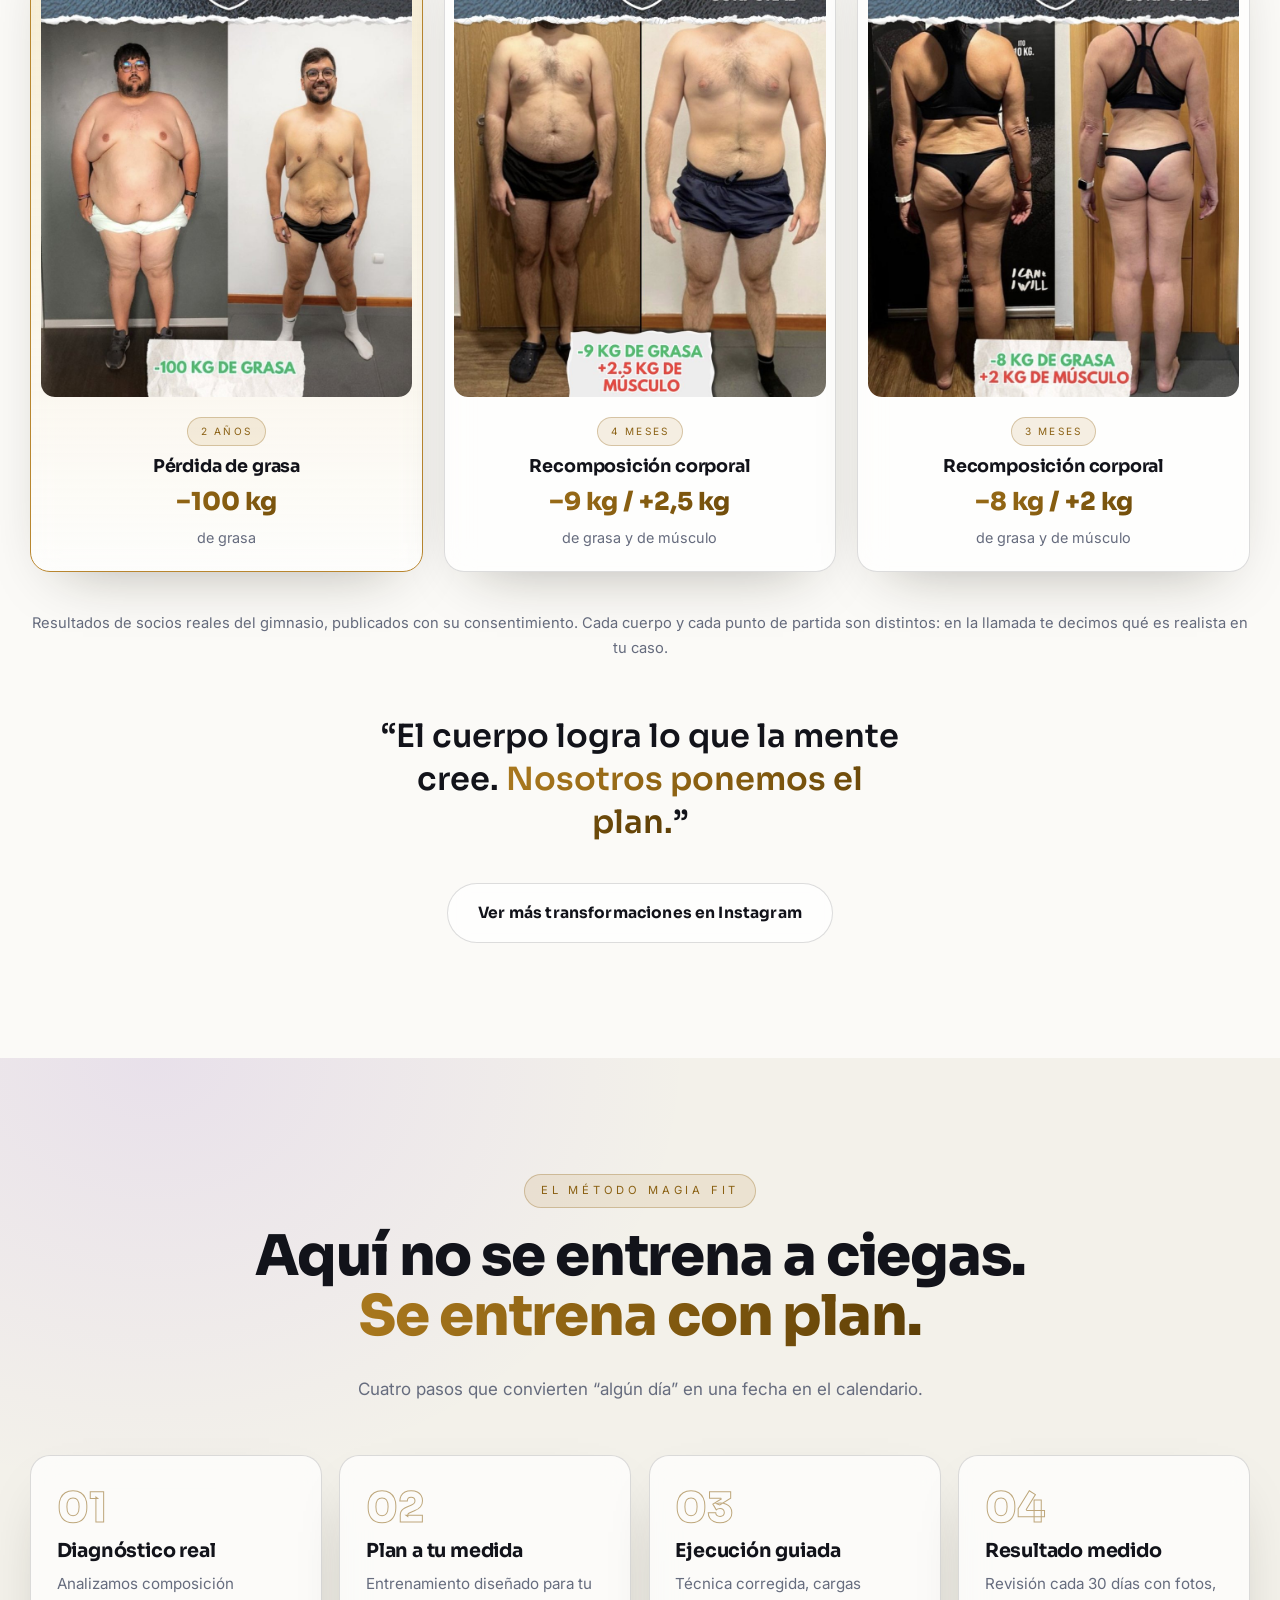
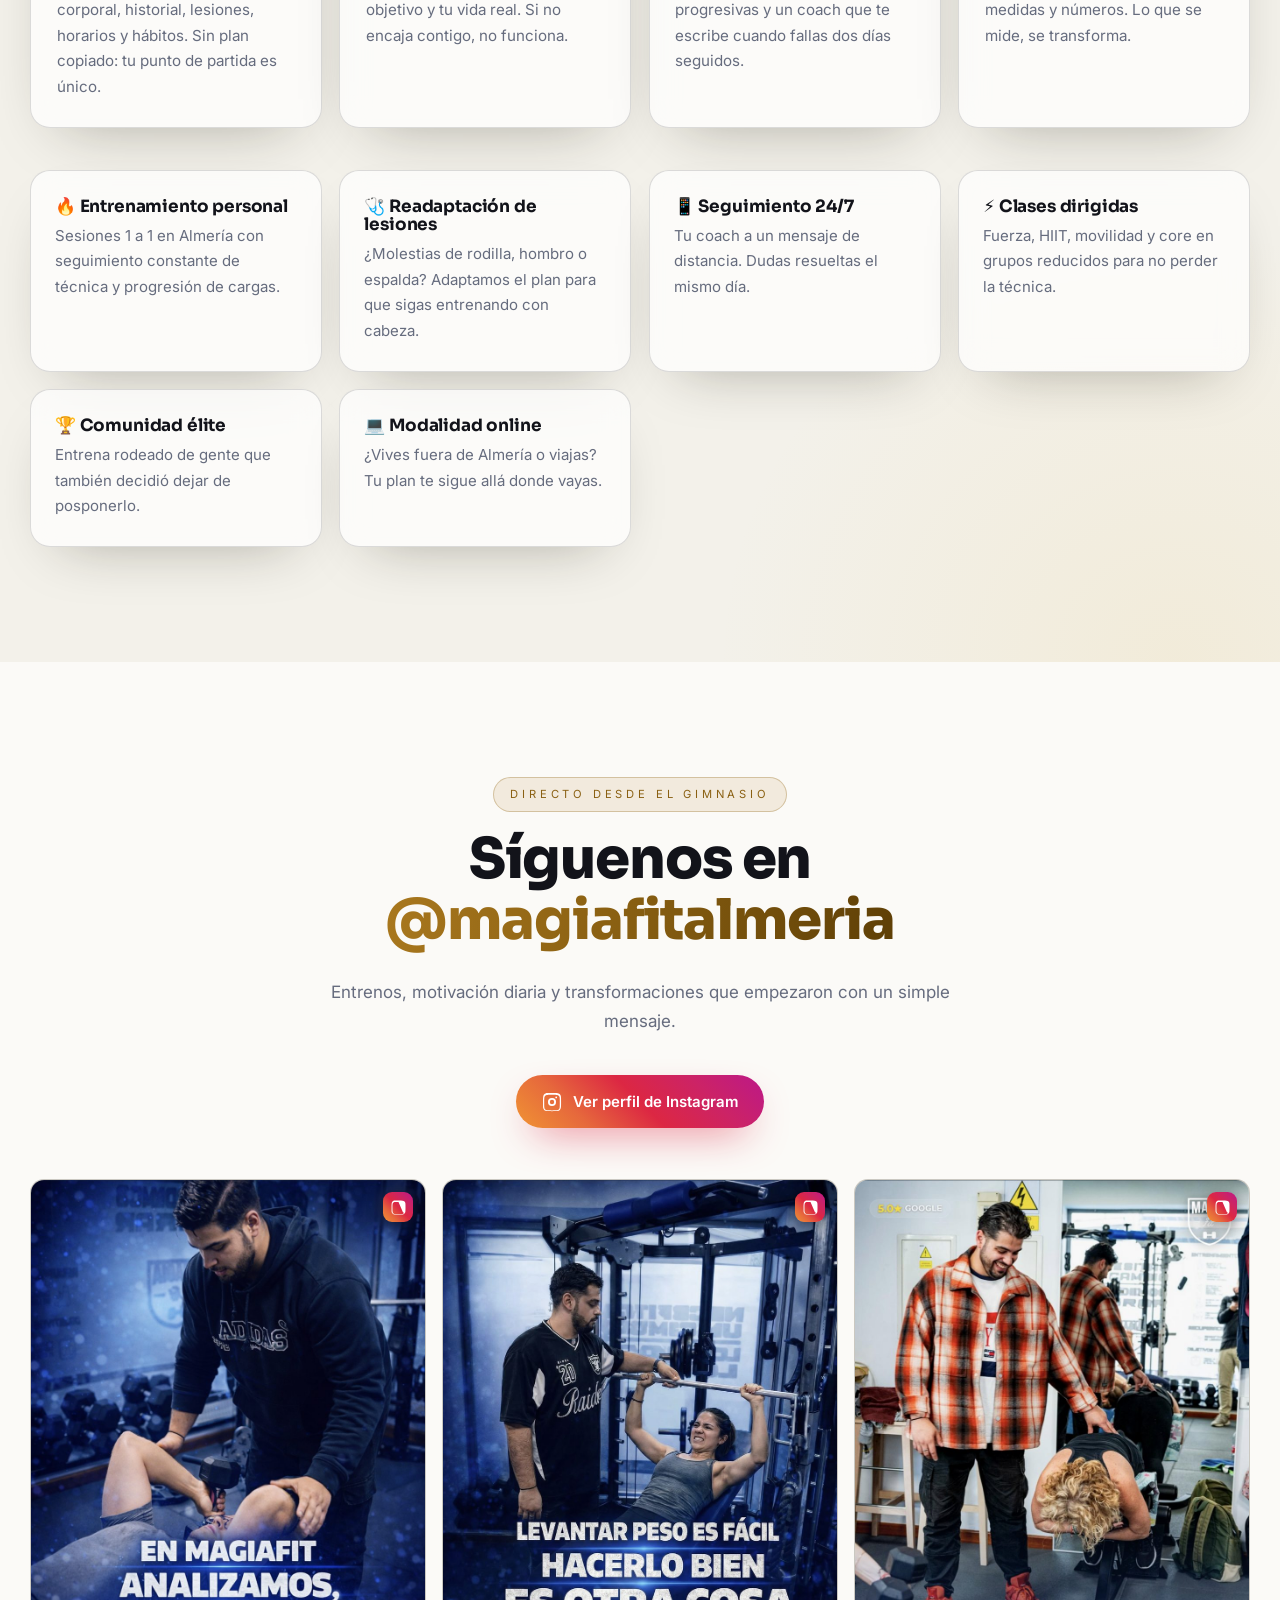
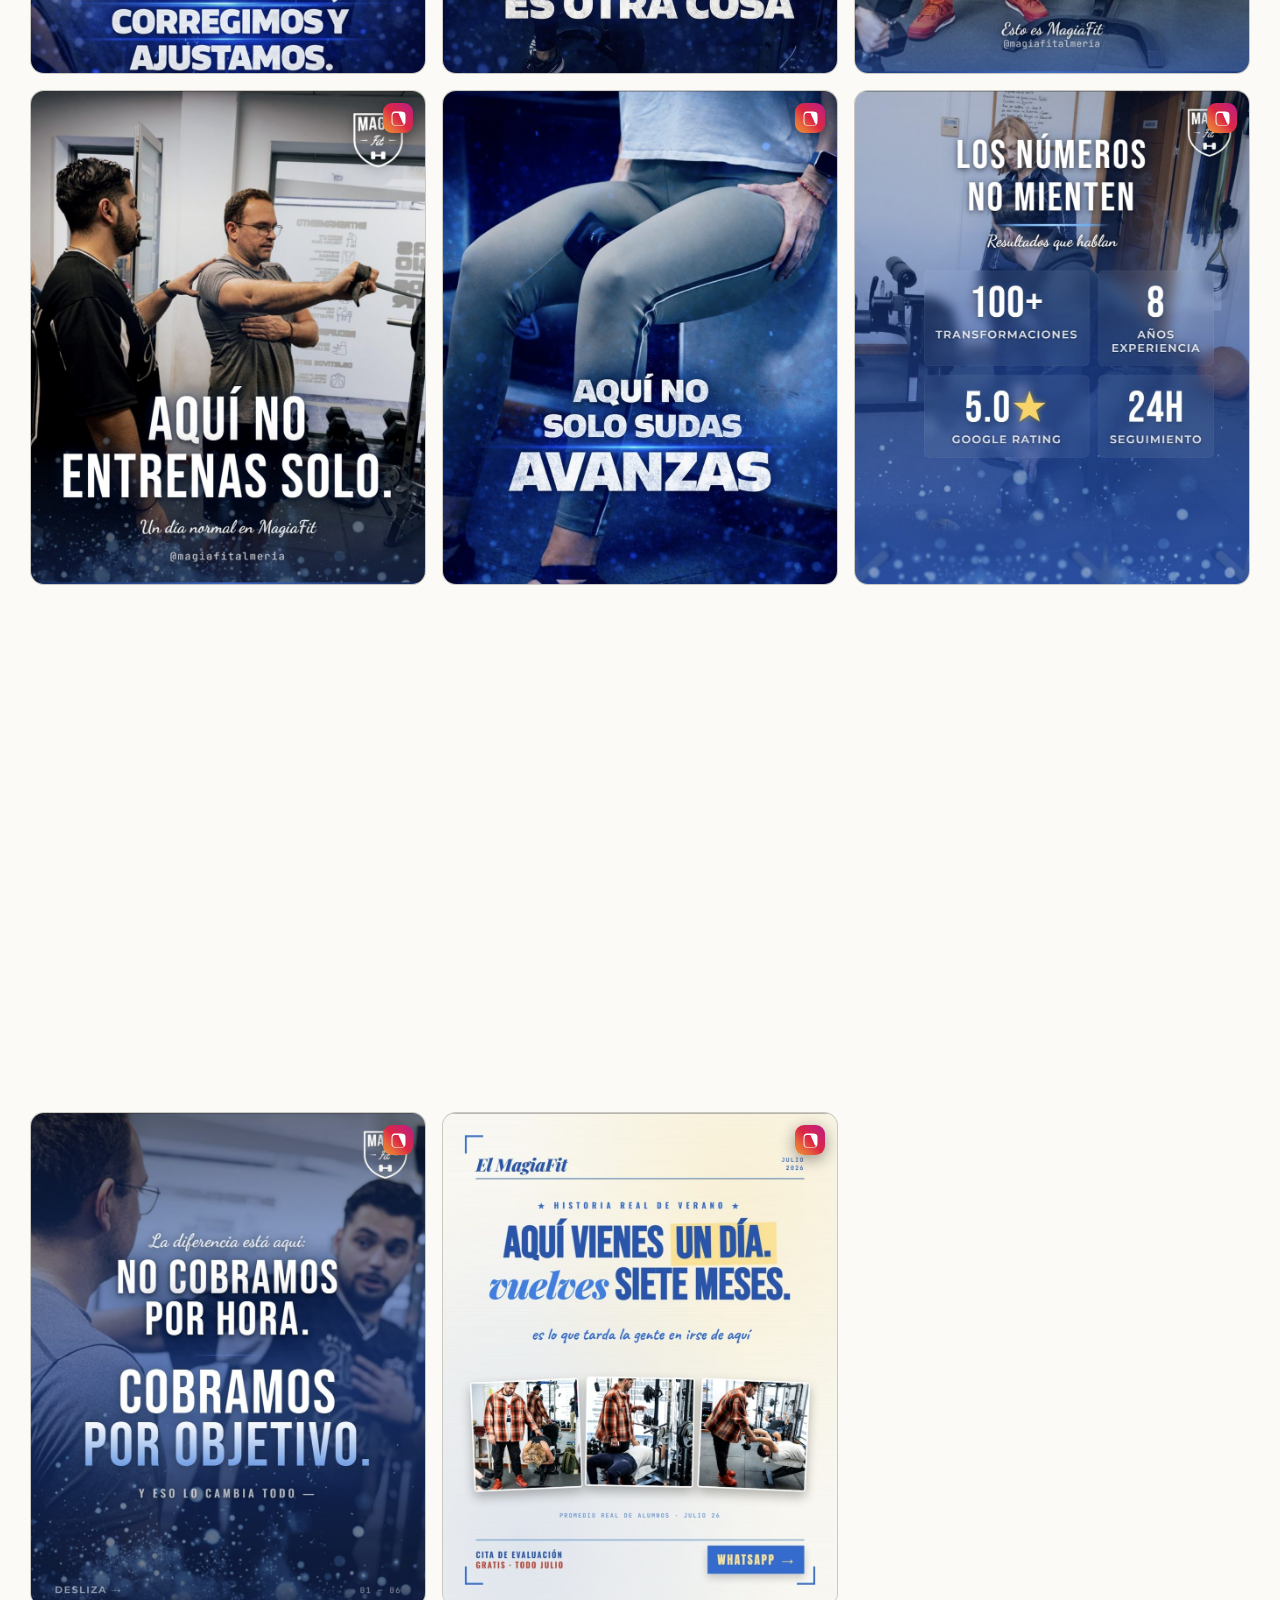
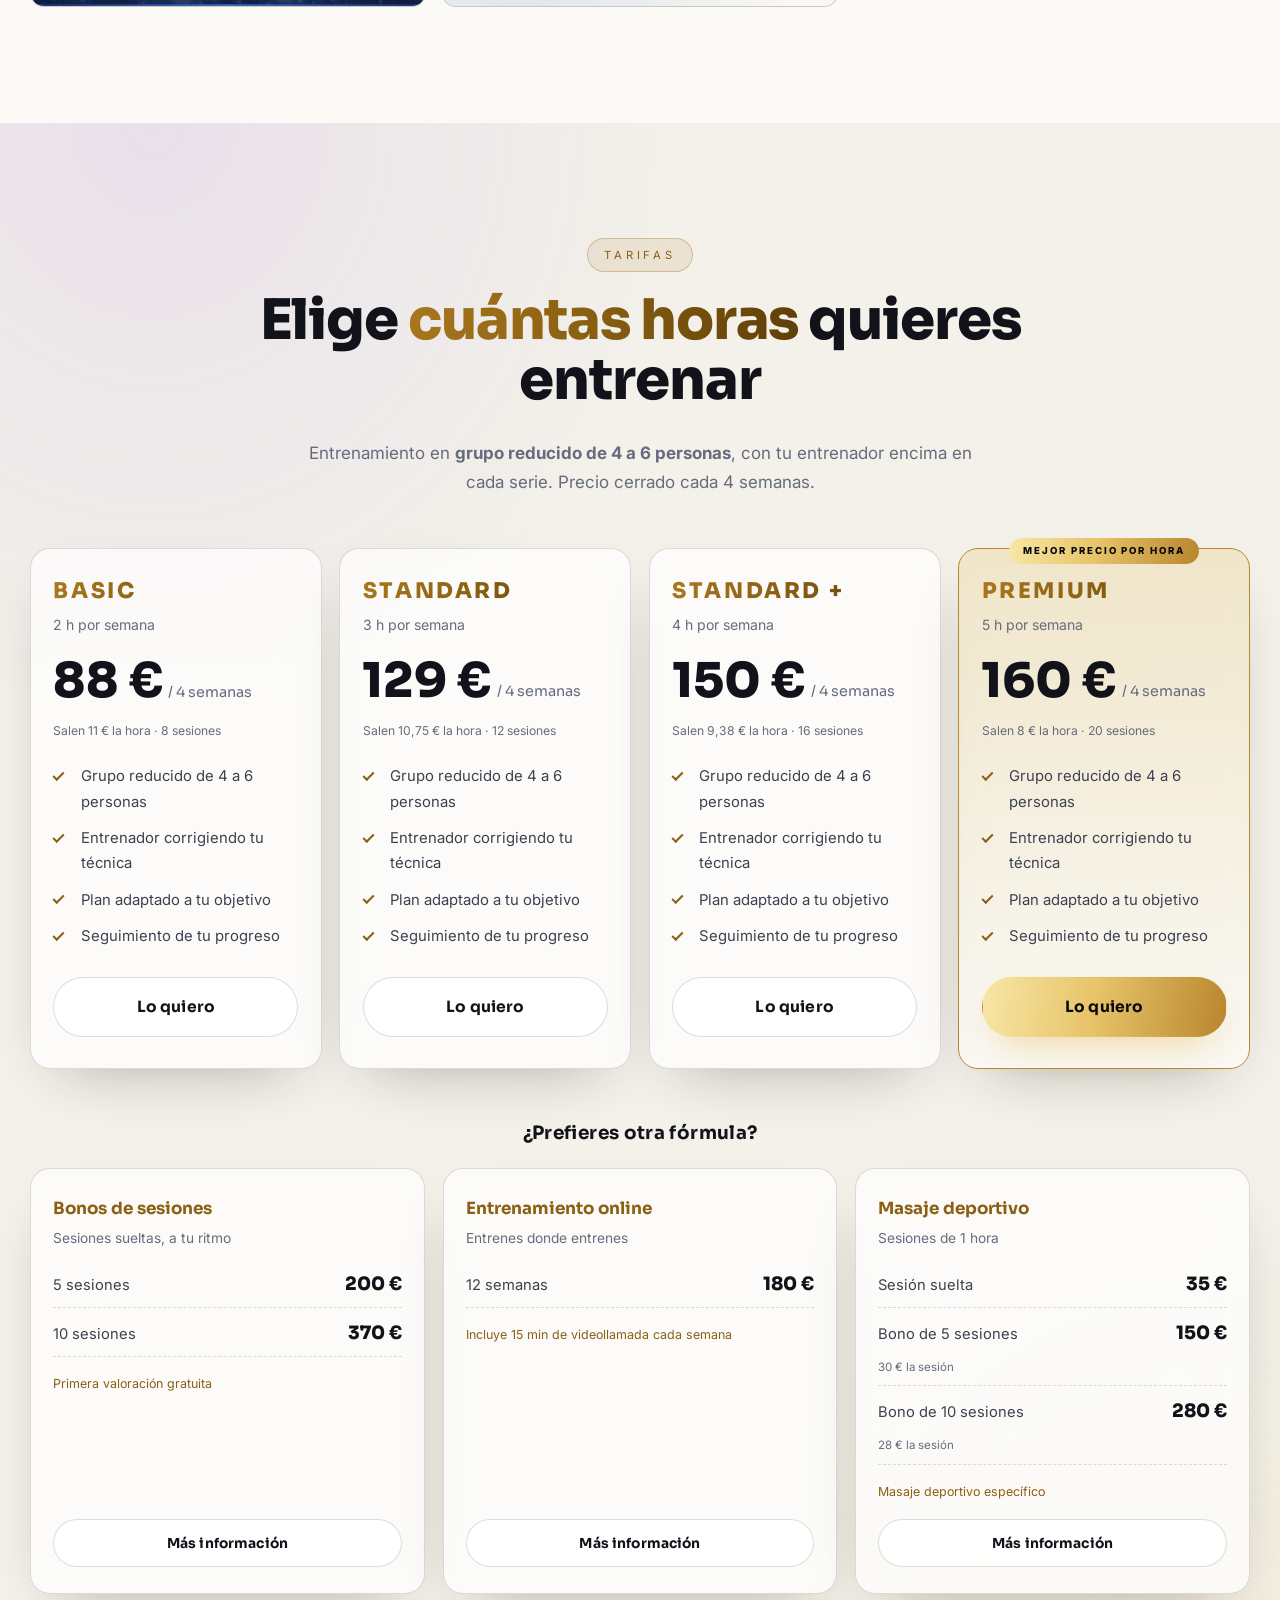
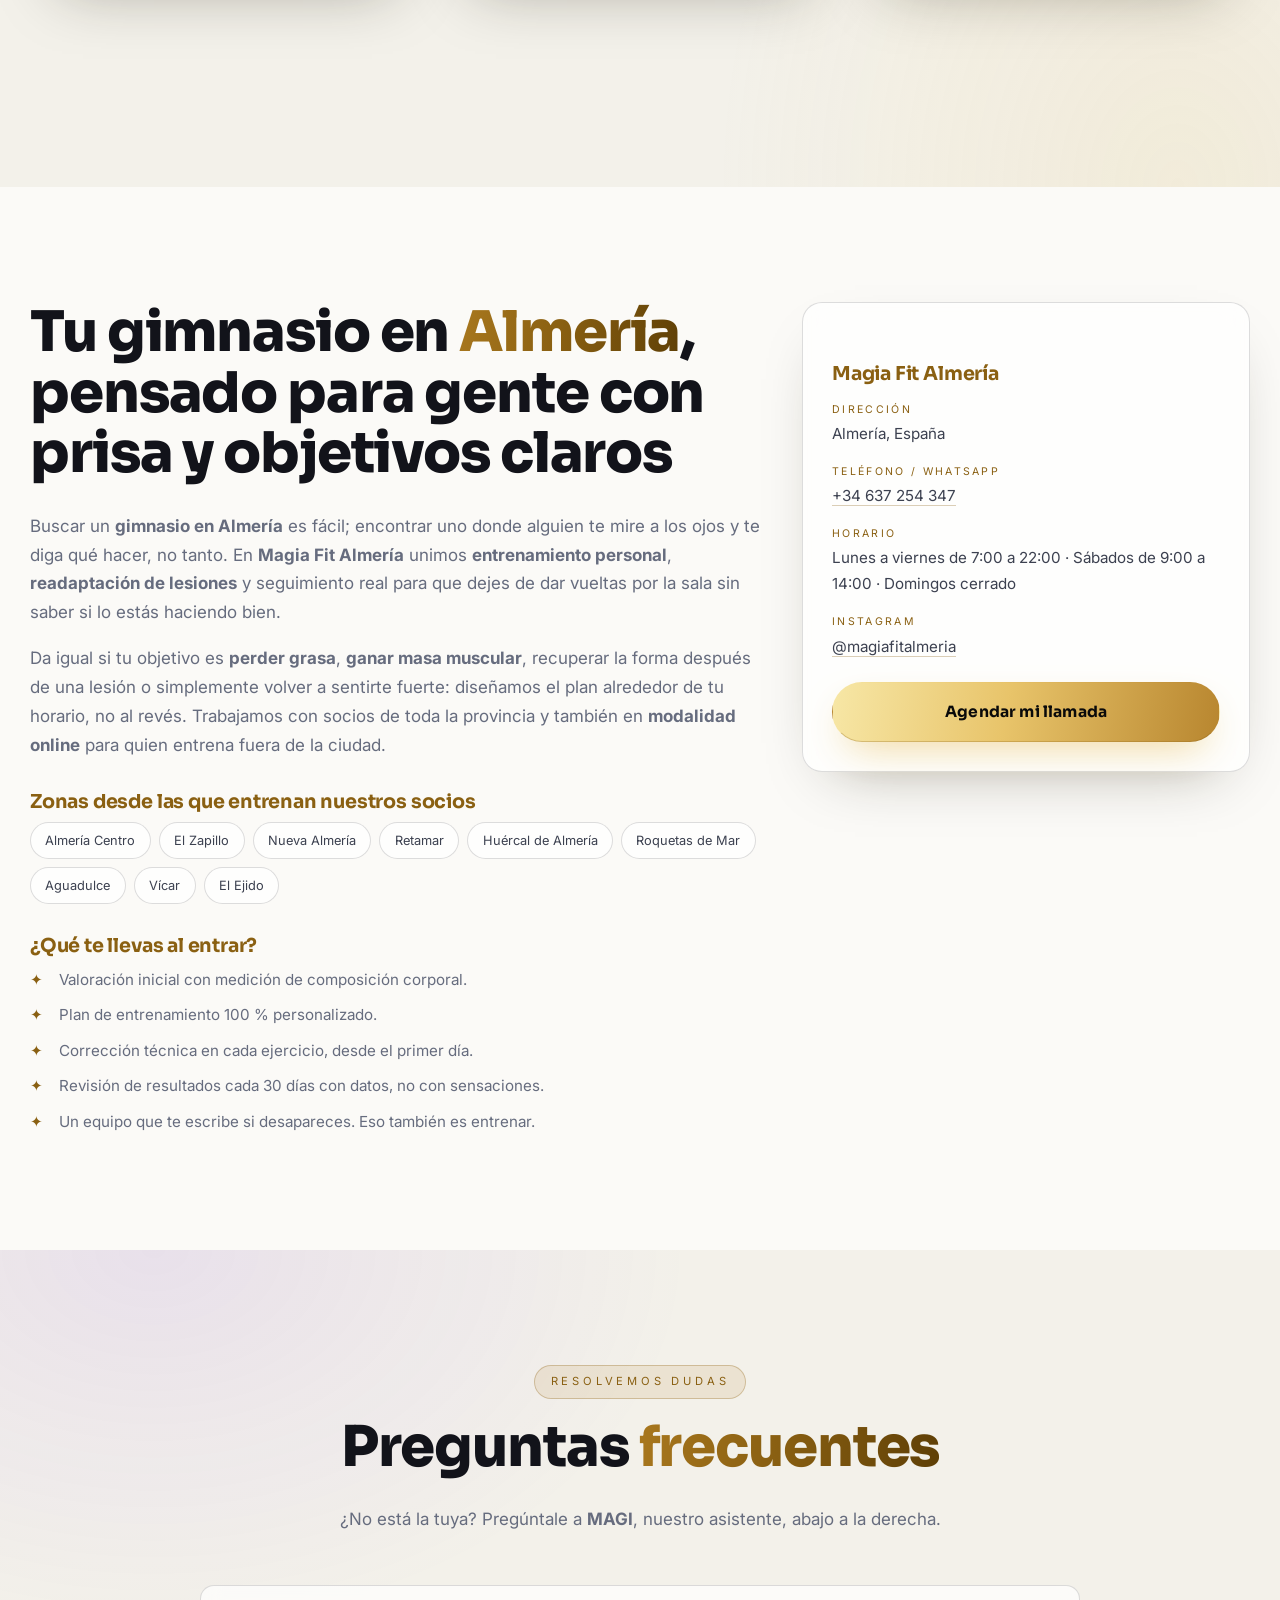
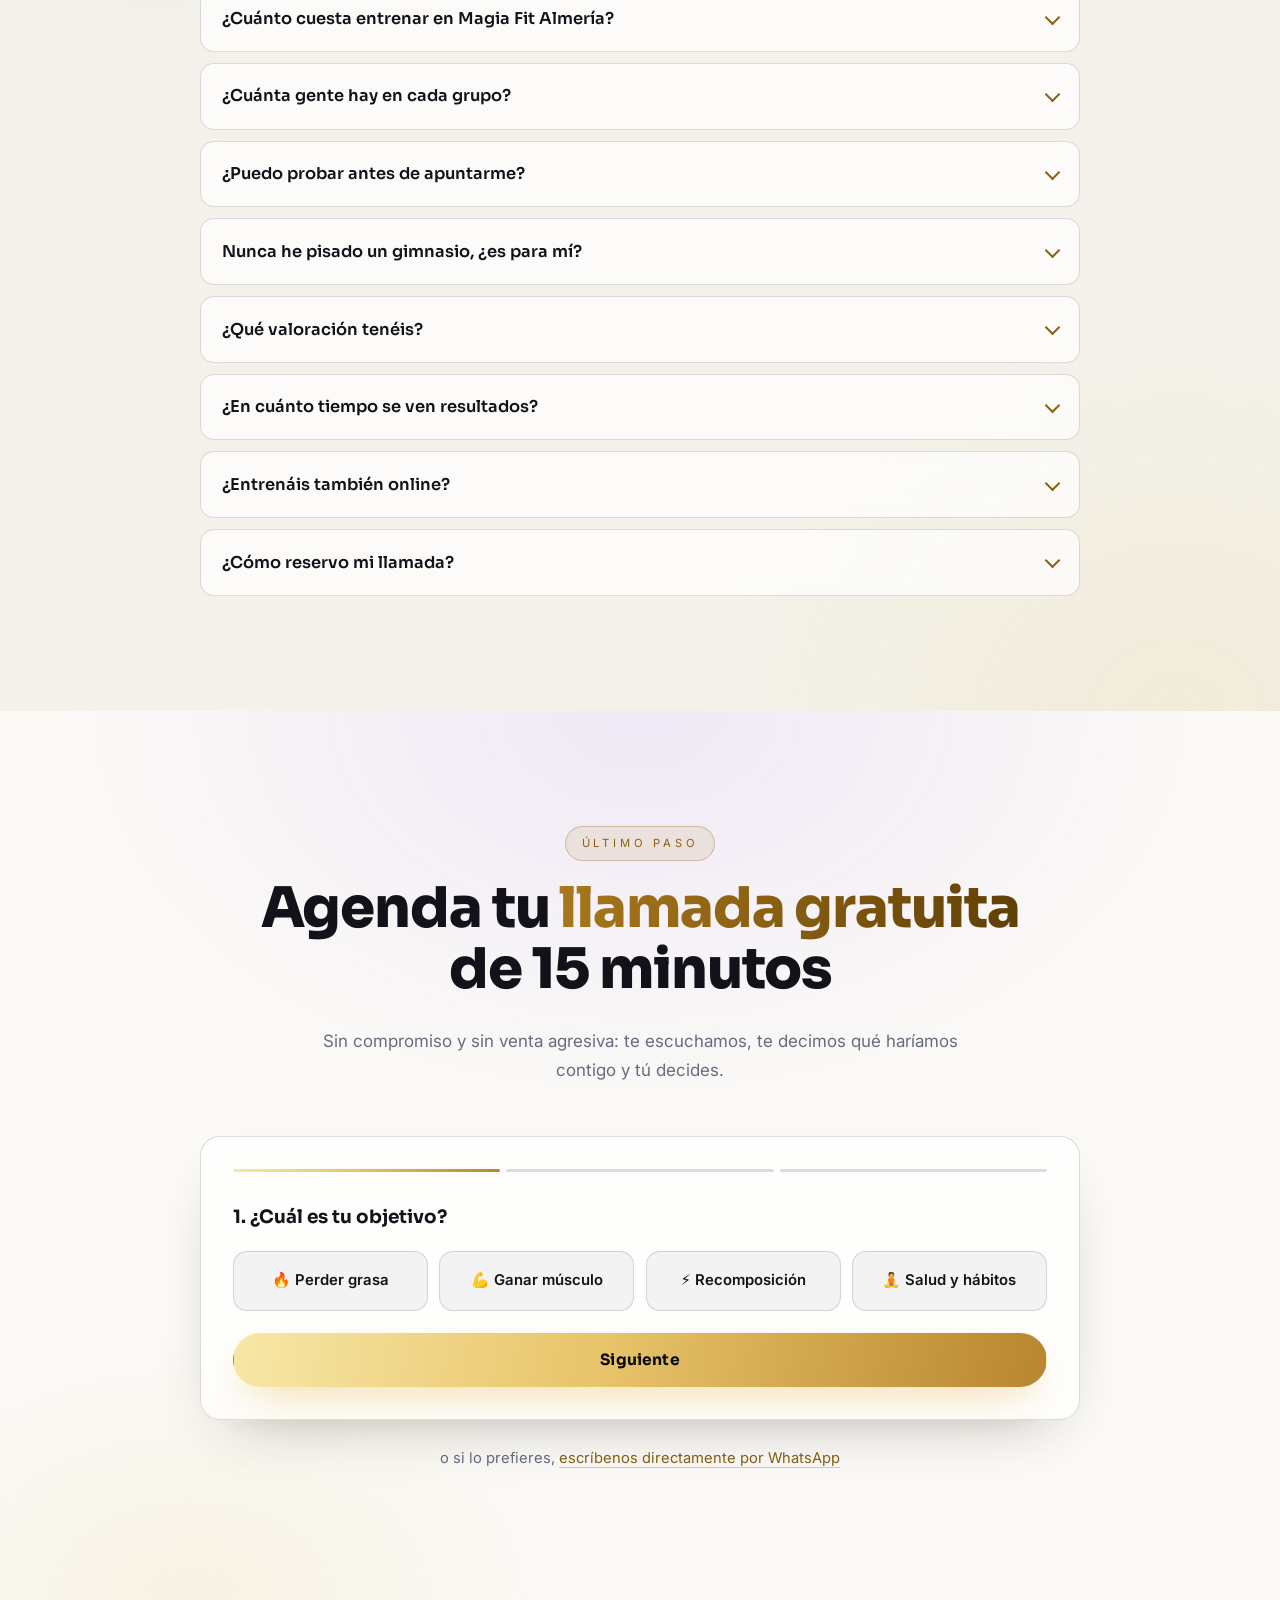
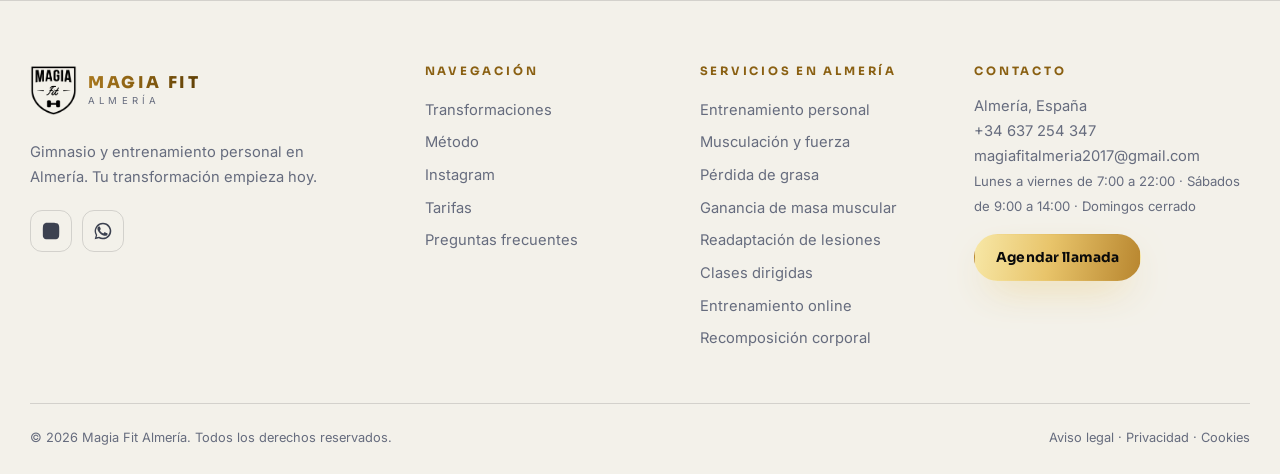
==== commit a2291d65: "Tarifas reales de la Tabla de Servicios Sustituye los precios inventados por los de la tabla que pas" ====
--- a/index.html
+++ b/index.html
@@ -302,19 +302,19 @@
 <section class="section section--alt" id="tarifas">
   <div class="container">
     <header class="sec-head reveal">
-      <p class="kicker">Tarifas transparentes</p>
-      <h2>Invierte en el único cuerpo <span class="grad">que vas a tener</span></h2>
-      <p class="sec-sub">Sin letra pequeña y sin permanencia. Elige cómo quieres pagarlo.</p>
-      <div class="switch" role="tablist" aria-label="Periodicidad de las tarifas">
-        <button role="tab" class="switch__b is-on" data-period="mensual" aria-selected="true">Mensual</button>
-        <button role="tab" class="switch__b" data-period="trimestral" aria-selected="false">Trimestral</button>
-        <button role="tab" class="switch__b" data-period="anual" aria-selected="false">Anual <em>-2 meses</em></button>
-      </div>
+      <p class="kicker">Tarifas</p>
+      <h2>Elige <span class="grad">cuántas horas</span> quieres entrenar</h2>
+      <p class="sec-sub">Entrenamiento en <b>grupo reducido de 4 a 6 personas</b>, con tu entrenador encima
+        en cada serie. Precio cerrado cada 4 semanas.</p>
     </header>
 
     <div class="plans" id="plans"><!-- generado por JS desde config.js --></div>
 
-    <p class="note reveal">✨ <b>Promoción de bienvenida:</b> matrícula 0 € y primera sesión de valoración gratuita para nuevos socios en Almería.</p>
+    <h3 class="sub-head reveal">¿Prefieres otra fórmula?</h3>
+    <div class="extras-grid" id="complementos"><!-- generado por JS desde config.js --></div>
+
+    <p class="note reveal">✨ <b>La primera valoración es gratuita.</b> Analizamos tu punto de partida y te
+      decimos qué opción encaja contigo, sin compromiso.</p>
   </div>
 </section>
 
@@ -359,9 +359,9 @@
     </header>
 
     <div class="faq" id="faq-list">
-      <details class="faq__i reveal"><summary>¿Cuánto cuesta entrenar en Magia Fit Almería?</summary><div><p>Tenemos tres planes: <b>START</b>, <b>MAGIA</b> y <b>ÉLITE</b>, con opción mensual, trimestral o anual. Puedes ver los precios actualizados en la <a href="#tarifas">sección de tarifas</a> o preguntarle directamente al asistente MAGI.</p></div></details>
-      <details class="faq__i reveal"><summary>¿Hay permanencia o matrícula?</summary><div><p>No hay permanencia en las cuotas mensuales y, durante la promoción de bienvenida, la matrícula es de 0 €.</p></div></details>
-      <details class="faq__i reveal"><summary>¿Puedo probar antes de apuntarme?</summary><div><p>Sí. La primera sesión de valoración y asesoramiento es gratuita: analizamos tu punto de partida y te contamos exactamente cómo sería tu plan.</p></div></details>
+      <details class="faq__i reveal"><summary>¿Cuánto cuesta entrenar en Magia Fit Almería?</summary><div><p>El entrenamiento en grupo reducido va desde <b>88 € cada 4 semanas</b> (2 h por semana) hasta <b>160 €</b> (5 h por semana). También hay bonos de sesiones sueltas, plan online y masaje deportivo. Lo tienes todo en la <a href="#tarifas">sección de tarifas</a>.</p></div></details>
+      <details class="faq__i reveal"><summary>¿Cuánta gente hay en cada grupo?</summary><div><p>Entre <b>4 y 6 personas</b>. Lo justo para que el entrenador pueda corregirte a ti, no para llenar la sala.</p></div></details>
+      <details class="faq__i reveal"><summary>¿Puedo probar antes de apuntarme?</summary><div><p>Sí. La <b>primera valoración es gratuita</b>: analizamos tu punto de partida y te contamos exactamente cómo sería tu plan.</p></div></details>
       <details class="faq__i reveal"><summary>Nunca he pisado un gimnasio, ¿es para mí?</summary><div><p>Especialmente para ti. Empezamos por técnica y progresión suave, con un coach al lado corrigiendo cada movimiento. Aquí nadie te va a mirar raro.</p></div></details>
       <details class="faq__i reveal"><summary>¿Qué valoración tenéis?</summary><div><p><b>5,0 estrellas</b> de media con <b>142 reseñas</b> en Google. Puedes leerlas todas antes de decidirte.</p></div></details>
       <details class="faq__i reveal"><summary>¿En cuánto tiempo se ven resultados?</summary><div><p>Con constancia, los primeros cambios de fuerza y energía llegan en 3-4 semanas; los cambios visibles suelen notarse a partir de la semana 8-12.</p></div></details>
@@ -524,10 +524,9 @@
       "logo": "https://magia-fit-almeria.vercel.app/assets/img/logo.png",
       "image": "https://magia-fit-almeria.vercel.app/assets/img/og-cover.jpg",
       "telephone": "+34637254347",
-      "email": "nutriciondietafit@gmail.com",
+      "email": "magiafitalmeria2017@gmail.com",
       "priceRange": "€€",
       "currenciesAccepted": "EUR",
-      "paymentAccepted": "Efectivo, Tarjeta, Bizum, Domiciliación",
       "address": {
         "@type": "PostalAddress",
         "addressLocality": "Almería",
@@ -551,11 +550,16 @@
       ],
       "hasOfferCatalog": {
         "@type": "OfferCatalog",
-        "name": "Planes de entrenamiento Magia Fit Almería",
+        "name": "Servicios de Magia Fit Almería",
         "itemListElement": [
-          {"@type":"Offer","name":"Plan START","priceCurrency":"EUR","price":"34.90","description":"Acceso libre a sala, rutina inicial y medición corporal."},
-          {"@type":"Offer","name":"Plan MAGIA","priceCurrency":"EUR","price":"59.90","description":"Entrenamiento personalizado y clases dirigidas ilimitadas."},
-          {"@type":"Offer","name":"Plan ÉLITE","priceCurrency":"EUR","price":"129.00","description":"Entrenamiento personal 1 a 1 con seguimiento semanal."}
+          {"@type":"Offer","name":"Grupo reducido BASIC","priceCurrency":"EUR","price":"88","description":"2 horas por semana en grupo reducido de 4 a 6 personas, cada 4 semanas."},
+          {"@type":"Offer","name":"Grupo reducido STANDARD","priceCurrency":"EUR","price":"129","description":"3 horas por semana en grupo reducido de 4 a 6 personas, cada 4 semanas."},
+          {"@type":"Offer","name":"Grupo reducido STANDARD +","priceCurrency":"EUR","price":"150","description":"4 horas por semana en grupo reducido de 4 a 6 personas, cada 4 semanas."},
+          {"@type":"Offer","name":"Grupo reducido PREMIUM","priceCurrency":"EUR","price":"160","description":"5 horas por semana en grupo reducido de 4 a 6 personas, cada 4 semanas."},
+          {"@type":"Offer","name":"Bono de 5 sesiones","priceCurrency":"EUR","price":"200","description":"Bono de 5 sesiones de entrenamiento."},
+          {"@type":"Offer","name":"Bono de 10 sesiones","priceCurrency":"EUR","price":"370","description":"Bono de 10 sesiones de entrenamiento."},
+          {"@type":"Offer","name":"Entrenamiento online","priceCurrency":"EUR","price":"180","description":"12 semanas de entrenamiento online con 15 minutos de videollamada semanal."},
+          {"@type":"Offer","name":"Masaje deportivo","priceCurrency":"EUR","price":"35","description":"Sesión de una hora de masaje deportivo específico. Bonos de 5 sesiones por 150 € y de 10 por 280 €."}
         ]
       },
       "potentialAction": {
@@ -576,9 +580,9 @@
       "@type": "FAQPage",
       "@id": "https://magia-fit-almeria.vercel.app/#faq",
       "mainEntity": [
-        {"@type":"Question","name":"¿Cuánto cuesta entrenar en Magia Fit Almería?","acceptedAnswer":{"@type":"Answer","text":"Magia Fit Almería tiene tres planes: START desde 34,90 €/mes, MAGIA desde 59,90 €/mes y ÉLITE desde 129 €/mes, con opción mensual, trimestral o anual."}},
-        {"@type":"Question","name":"¿Hay permanencia o matrícula en el gimnasio?","acceptedAnswer":{"@type":"Answer","text":"No hay permanencia en las cuotas mensuales y durante la promoción de bienvenida la matrícula es de 0 €."}},
-        {"@type":"Question","name":"¿Puedo probar el gimnasio antes de apuntarme?","acceptedAnswer":{"@type":"Answer","text":"Sí. La primera sesión de valoración y asesoramiento es gratuita para conocer tu punto de partida y explicarte tu plan."}},
+        {"@type":"Question","name":"¿Cuánto cuesta entrenar en Magia Fit Almería?","acceptedAnswer":{"@type":"Answer","text":"El entrenamiento en grupo reducido de 4 a 6 personas cuesta desde 88 € cada 4 semanas por 2 horas semanales hasta 160 € por 5 horas semanales. También hay bonos de sesiones desde 200 €, plan online de 12 semanas por 180 € y masaje deportivo desde 35 €."}},
+        {"@type":"Question","name":"¿Cuántas personas hay en cada grupo?","acceptedAnswer":{"@type":"Answer","text":"Los grupos de Magia Fit Almería son reducidos, de 4 a 6 personas, para que el entrenador pueda corregir la técnica de cada socio."}},
+        {"@type":"Question","name":"¿Puedo probar el gimnasio antes de apuntarme?","acceptedAnswer":{"@type":"Answer","text":"Sí. La primera valoración es gratuita: se analiza el punto de partida y se explica el plan sin compromiso."}},
         {"@type":"Question","name":"¿Qué valoración tiene Magia Fit Almería?","acceptedAnswer":{"@type":"Answer","text":"Magia Fit Almería tiene una media de 5,0 estrellas con 142 reseñas en Google."}},
         {"@type":"Question","name":"¿En cuánto tiempo se ven resultados?","acceptedAnswer":{"@type":"Answer","text":"Con constancia, los cambios de fuerza y energía llegan en 3-4 semanas y los cambios visibles suelen notarse entre la semana 8 y la 12."}},
         {"@type":"Question","name":"¿Magia Fit ofrece entrenamiento online?","acceptedAnswer":{"@type":"Answer","text":"Sí, ofrecemos planes online con seguimiento por vídeo para quienes viven fuera de Almería o viajan con frecuencia."}}
--- a/assets/css/style.css
+++ b/assets/css/style.css
@@ -316,17 +316,13 @@
 .ig-card__ig svg{display:block}
 
 /* ── Tarifas ─────────────────────────────────────────────────── */
-.switch{display:inline-flex;gap:.25rem;margin-top:1.6rem;padding:.3rem;border:1px solid var(--line);border-radius:100px;background:var(--glass);backdrop-filter:blur(10px)}
-.switch__b{border:0;background:none;color:var(--muted);font-family:var(--font-b);font-weight:600;font-size:.86rem;padding:.6rem 1.15rem;border-radius:100px;cursor:pointer;transition:.3s;white-space:nowrap}
-.switch__b em{font-style:normal;font-size:.66rem;color:var(--accent-2);margin-left:.3rem}
-.switch__b.is-on{background:var(--grad-gold);color:#0a0a0a}
-.switch__b.is-on em{color:#6a4a00}
-
-.plans{display:grid;grid-template-columns:repeat(auto-fit,minmax(290px,1fr));gap:1.3rem;align-items:start}
-.plan{padding:2rem 1.7rem;position:relative;transition:transform .45s cubic-bezier(.2,.7,.2,1),border-color .45s}
+.plans{display:grid;grid-template-columns:repeat(4,1fr);gap:1.1rem;align-items:start}
+@media (max-width:1080px){.plans{grid-template-columns:repeat(2,1fr)}}
+@media (max-width:560px){.plans{grid-template-columns:1fr}}
+.plan{padding:1.9rem 1.4rem;position:relative;transition:transform .45s cubic-bezier(.2,.7,.2,1),border-color .45s}
 .plan:hover{transform:translateY(-8px);border-color:var(--accent-line)}
 .plan--top{border-color:var(--gold-3);background:var(--plan-top-bg)}
-.plan--top::before{content:"EL MÁS ELEGIDO";position:absolute;top:-11px;left:50%;transform:translateX(-50%);font-size:.6rem;letter-spacing:.2em;
+.plan--top::before{content:"MEJOR PRECIO POR HORA";position:absolute;top:-11px;left:50%;transform:translateX(-50%);font-size:.6rem;letter-spacing:.2em;
   background:var(--grad-gold);color:#0a0a0a;padding:.32rem .9rem;border-radius:100px;font-weight:800;white-space:nowrap}
 .plan__name{font-family:var(--font-d);font-size:1.35rem;font-weight:800;letter-spacing:.12em;background:var(--grad-gold-text);-webkit-background-clip:text;background-clip:text;color:transparent}
 .plan__res{color:var(--muted);font-size:.88rem;margin:.15rem 0 1.2rem}
@@ -339,6 +335,22 @@
 .plan li{position:relative;padding-left:1.7rem;font-size:.93rem;color:var(--ink-soft)}
 .plan li::before{content:"";position:absolute;left:0;top:.5em;width:11px;height:6px;border-left:2px solid var(--gold-text);border-bottom:2px solid var(--gold-text);transform:rotate(-45deg)}
 .note{text-align:center;margin-top:2.4rem;color:var(--muted);font-size:.92rem}
+
+/* Servicios complementarios */
+.sub-head{text-align:center;margin:3.4rem 0 1.6rem;font-size:1.15rem;letter-spacing:.02em;color:var(--ink)}
+.extras-grid{display:grid;grid-template-columns:repeat(3,1fr);gap:1.1rem;align-items:stretch}
+@media (max-width:860px){.extras-grid{grid-template-columns:1fr}}
+.extra{display:flex;flex-direction:column;padding:1.6rem 1.4rem;transition:transform .45s cubic-bezier(.2,.7,.2,1),border-color .45s}
+.extra .btn{margin-top:auto}
+.extra:hover{transform:translateY(-6px);border-color:var(--accent-line)}
+.extra h4{font-family:var(--font-d);font-size:1.05rem;font-weight:700;margin:0 0 .2rem;color:var(--gold-text)}
+.extra__res{color:var(--muted);font-size:.86rem;margin:0 0 1.1rem}
+.extra__lineas{display:grid;gap:.55rem;margin-bottom:1rem}
+.extra__lineas li{display:flex;align-items:baseline;justify-content:space-between;gap:.6rem;flex-wrap:wrap;
+  border-bottom:1px dashed var(--line);padding-bottom:.5rem;font-size:.92rem;color:var(--ink-soft)}
+.extra__lineas b{font-family:var(--font-d);font-size:1.15rem;font-weight:800;color:var(--ink)}
+.extra__lineas em{flex-basis:100%;font-style:normal;font-size:.72rem;color:var(--muted)}
+.extra__nota{font-size:.78rem;color:var(--gold-text);margin:0 0 1.1rem}
 
 /* ── Bloque SEO ──────────────────────────────────────────────── */
 .seo-block{display:grid;grid-template-columns:1.55fr .95fr;gap:2.6rem;align-items:start}
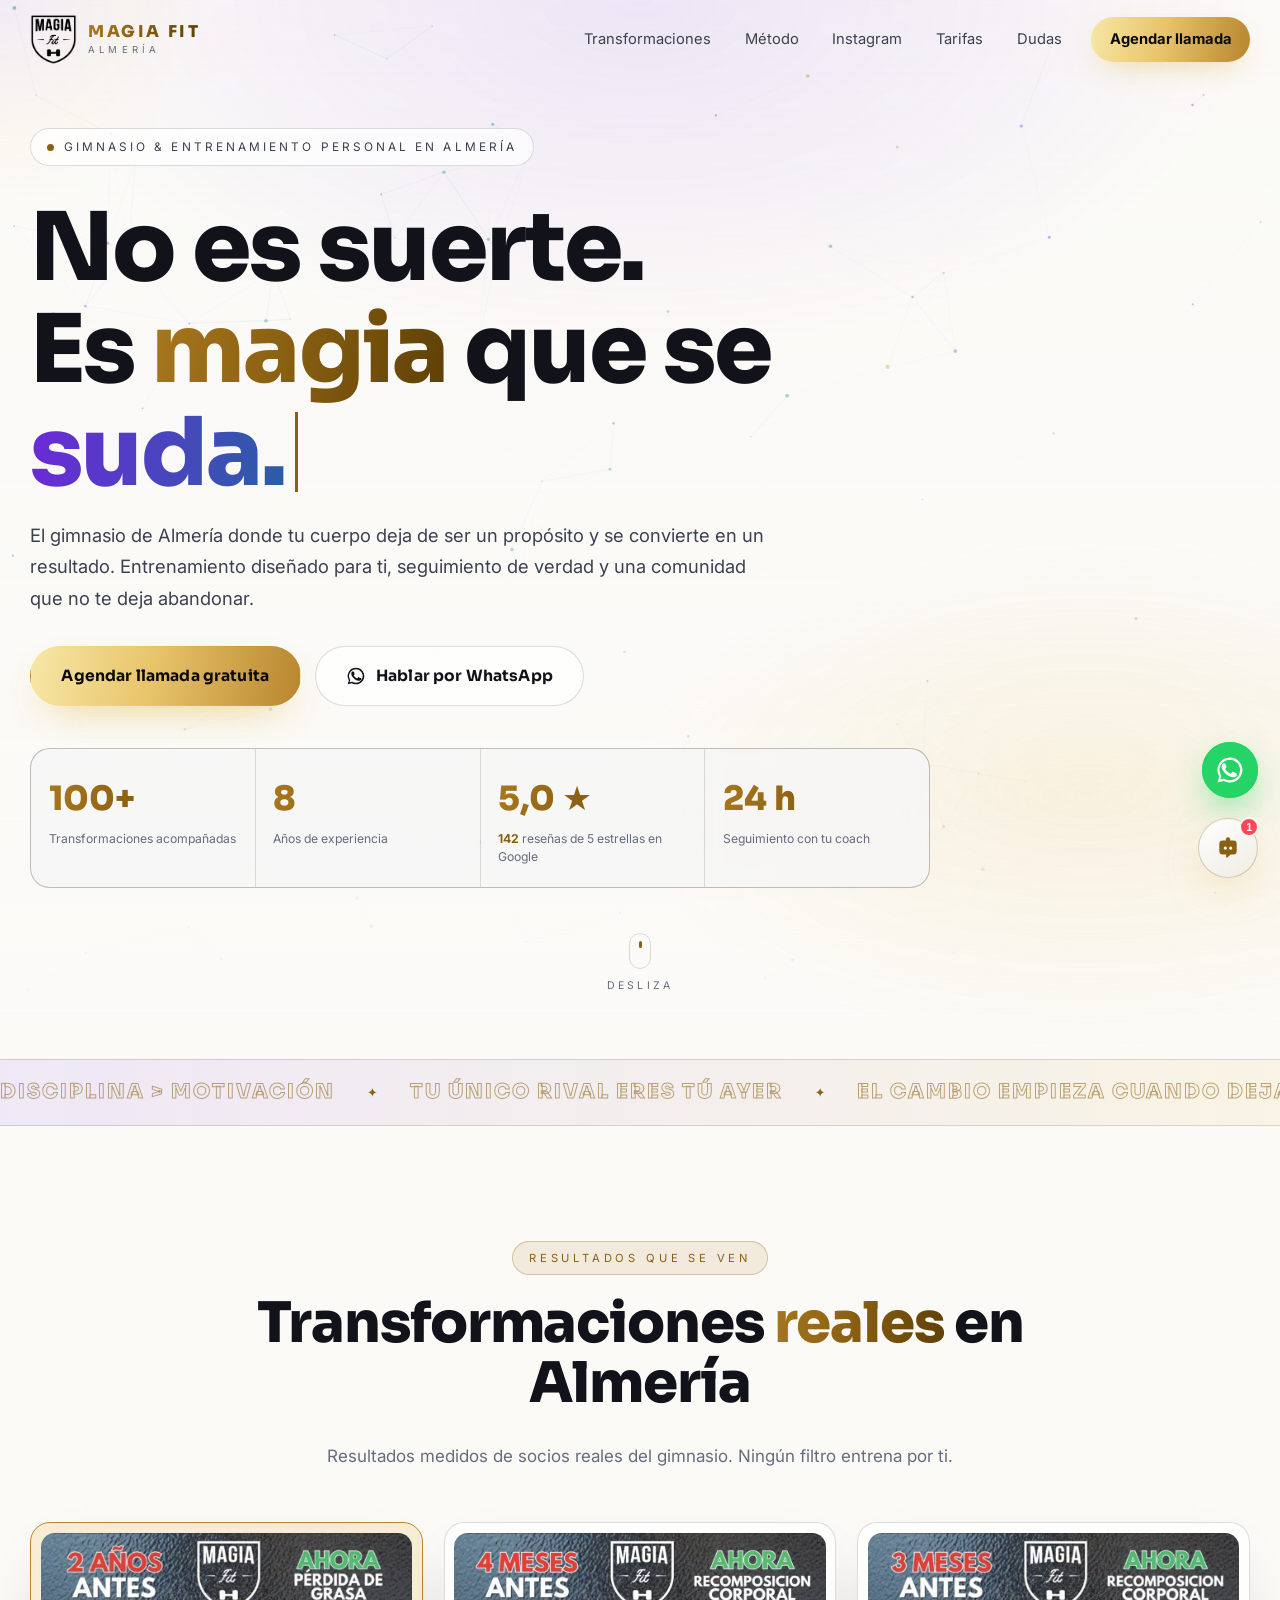
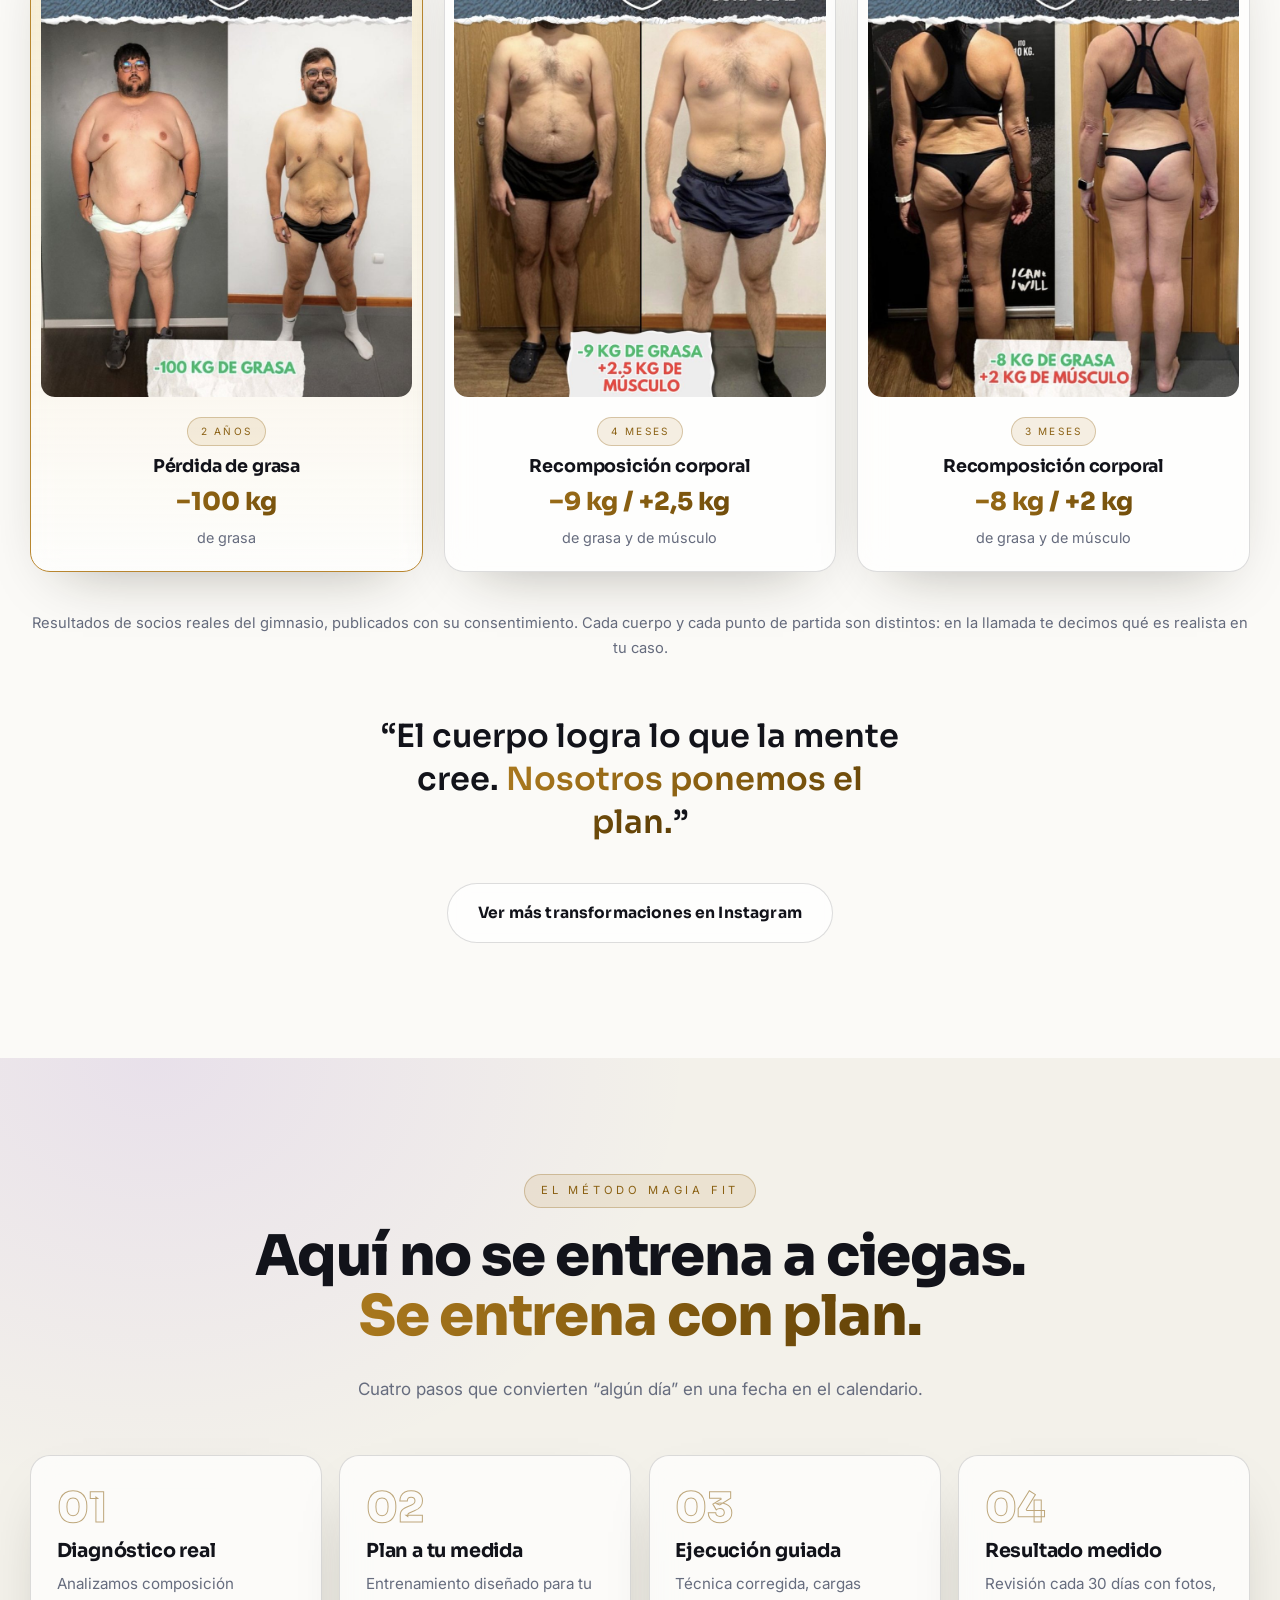
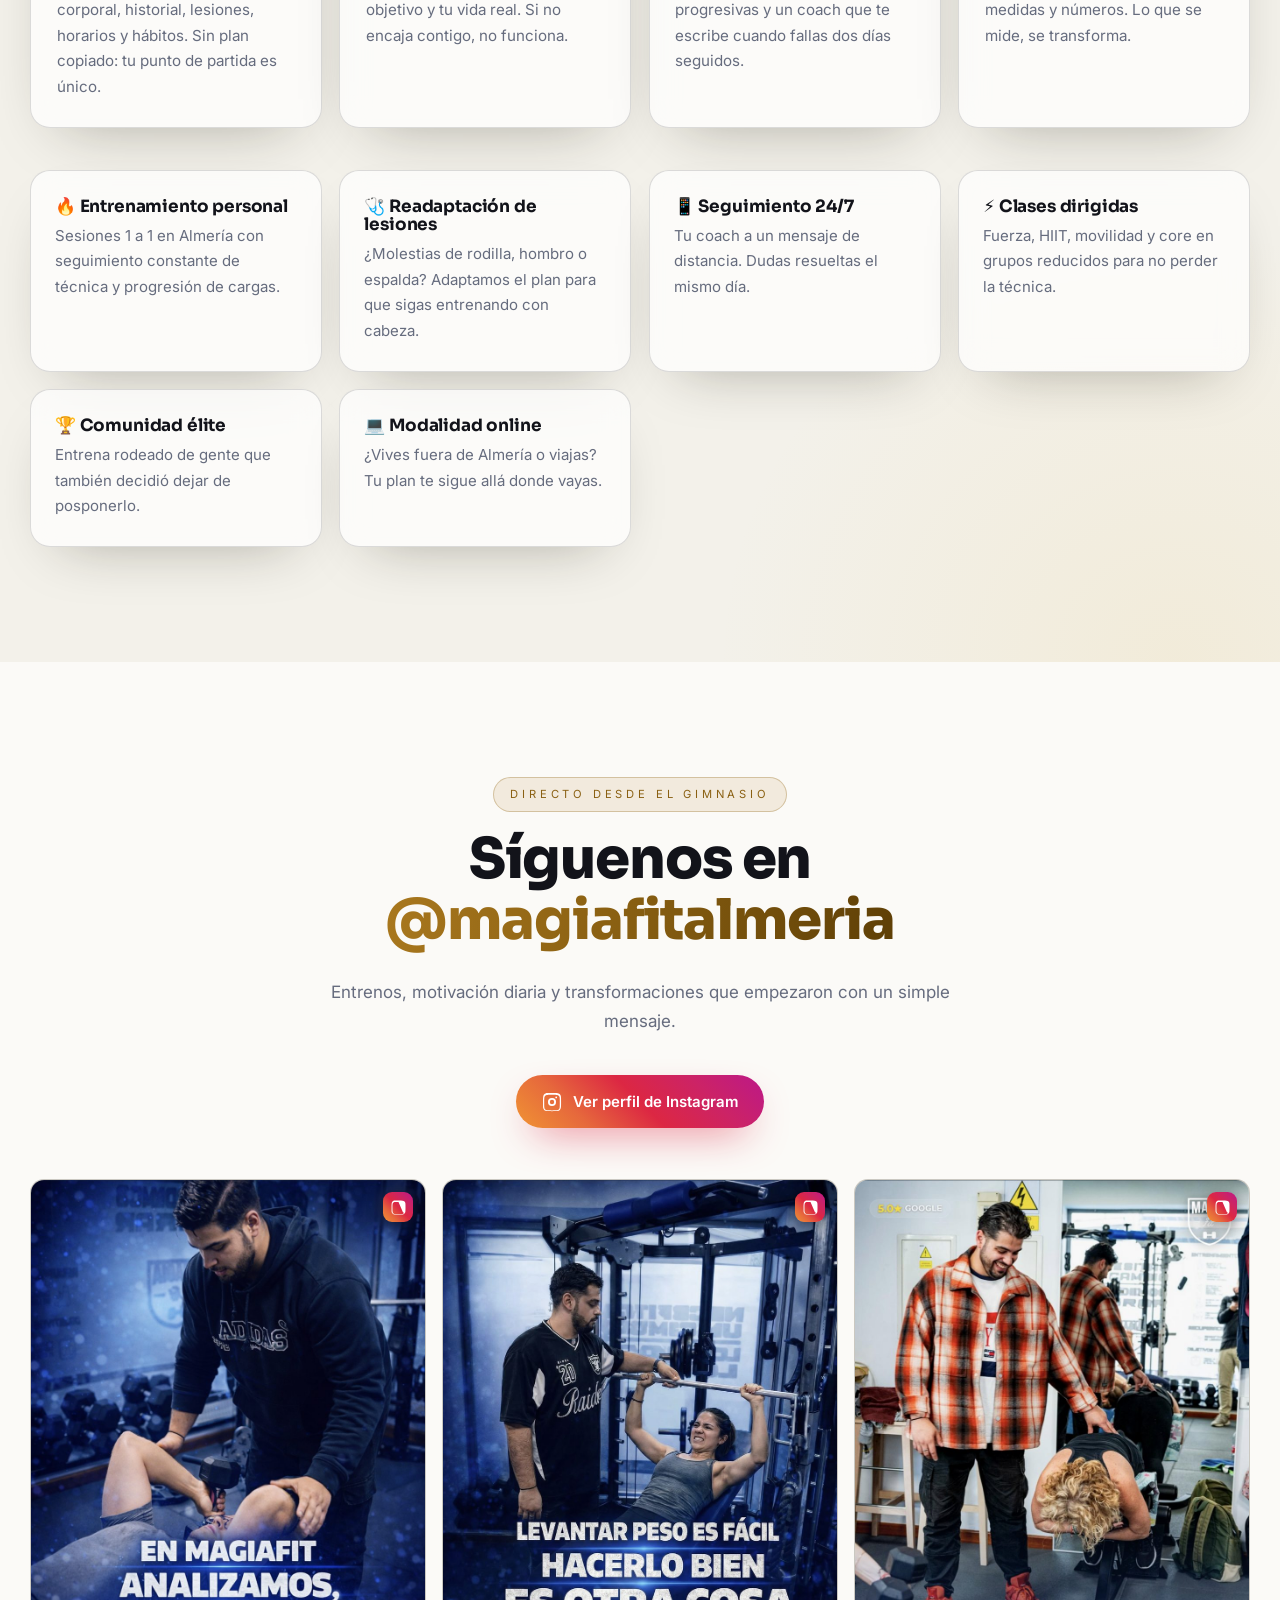
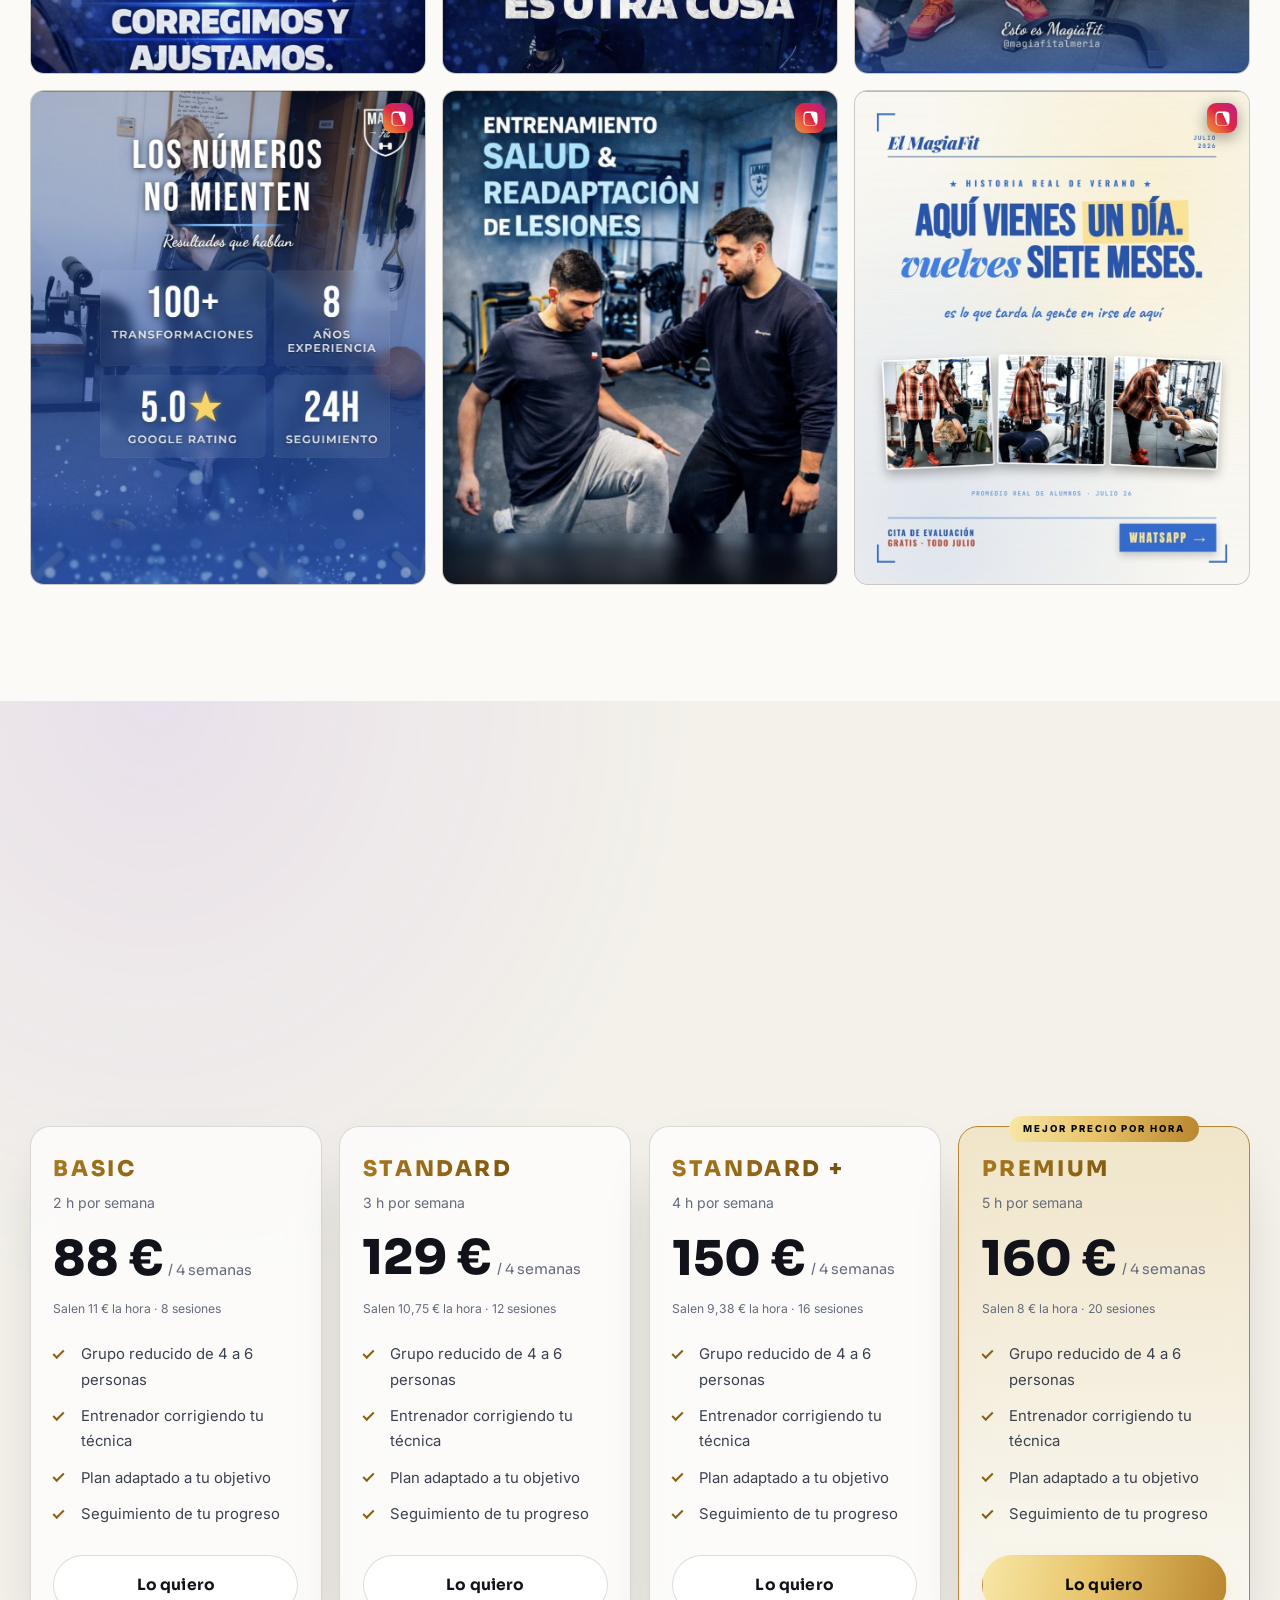
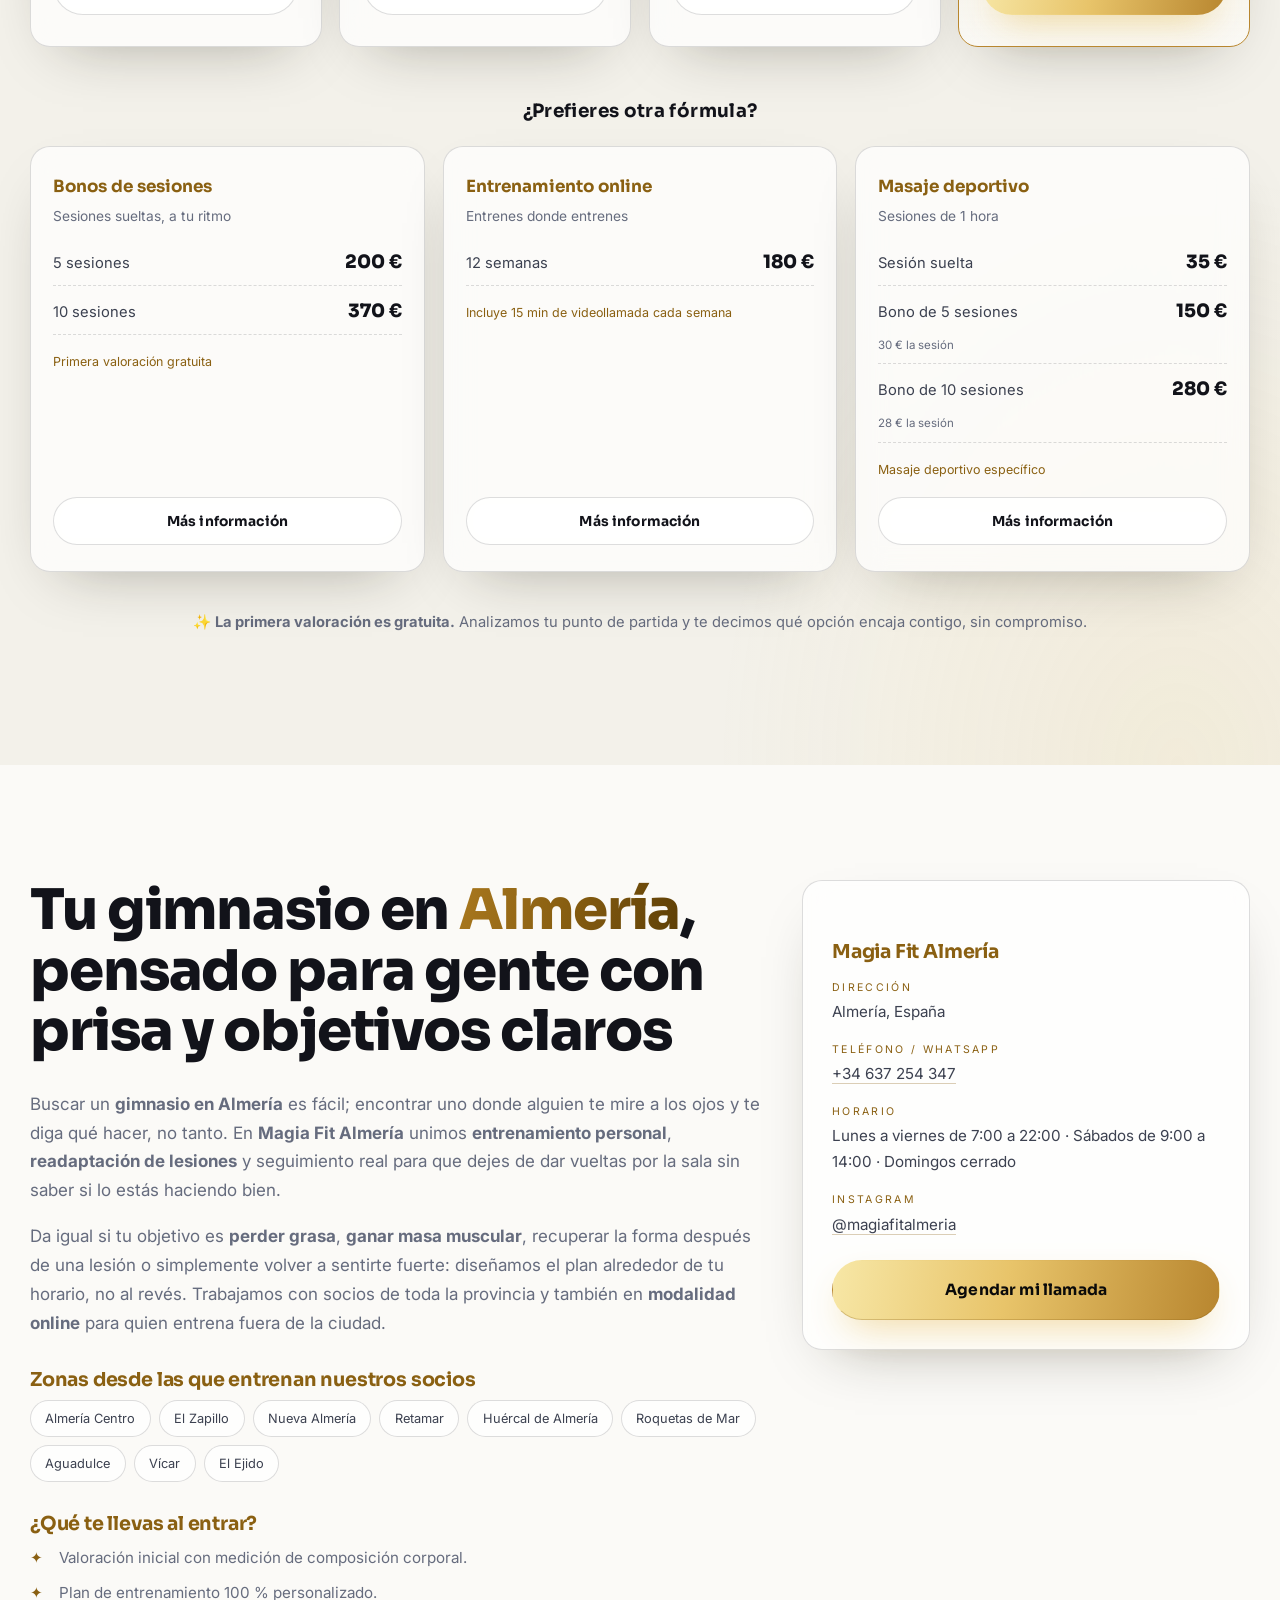
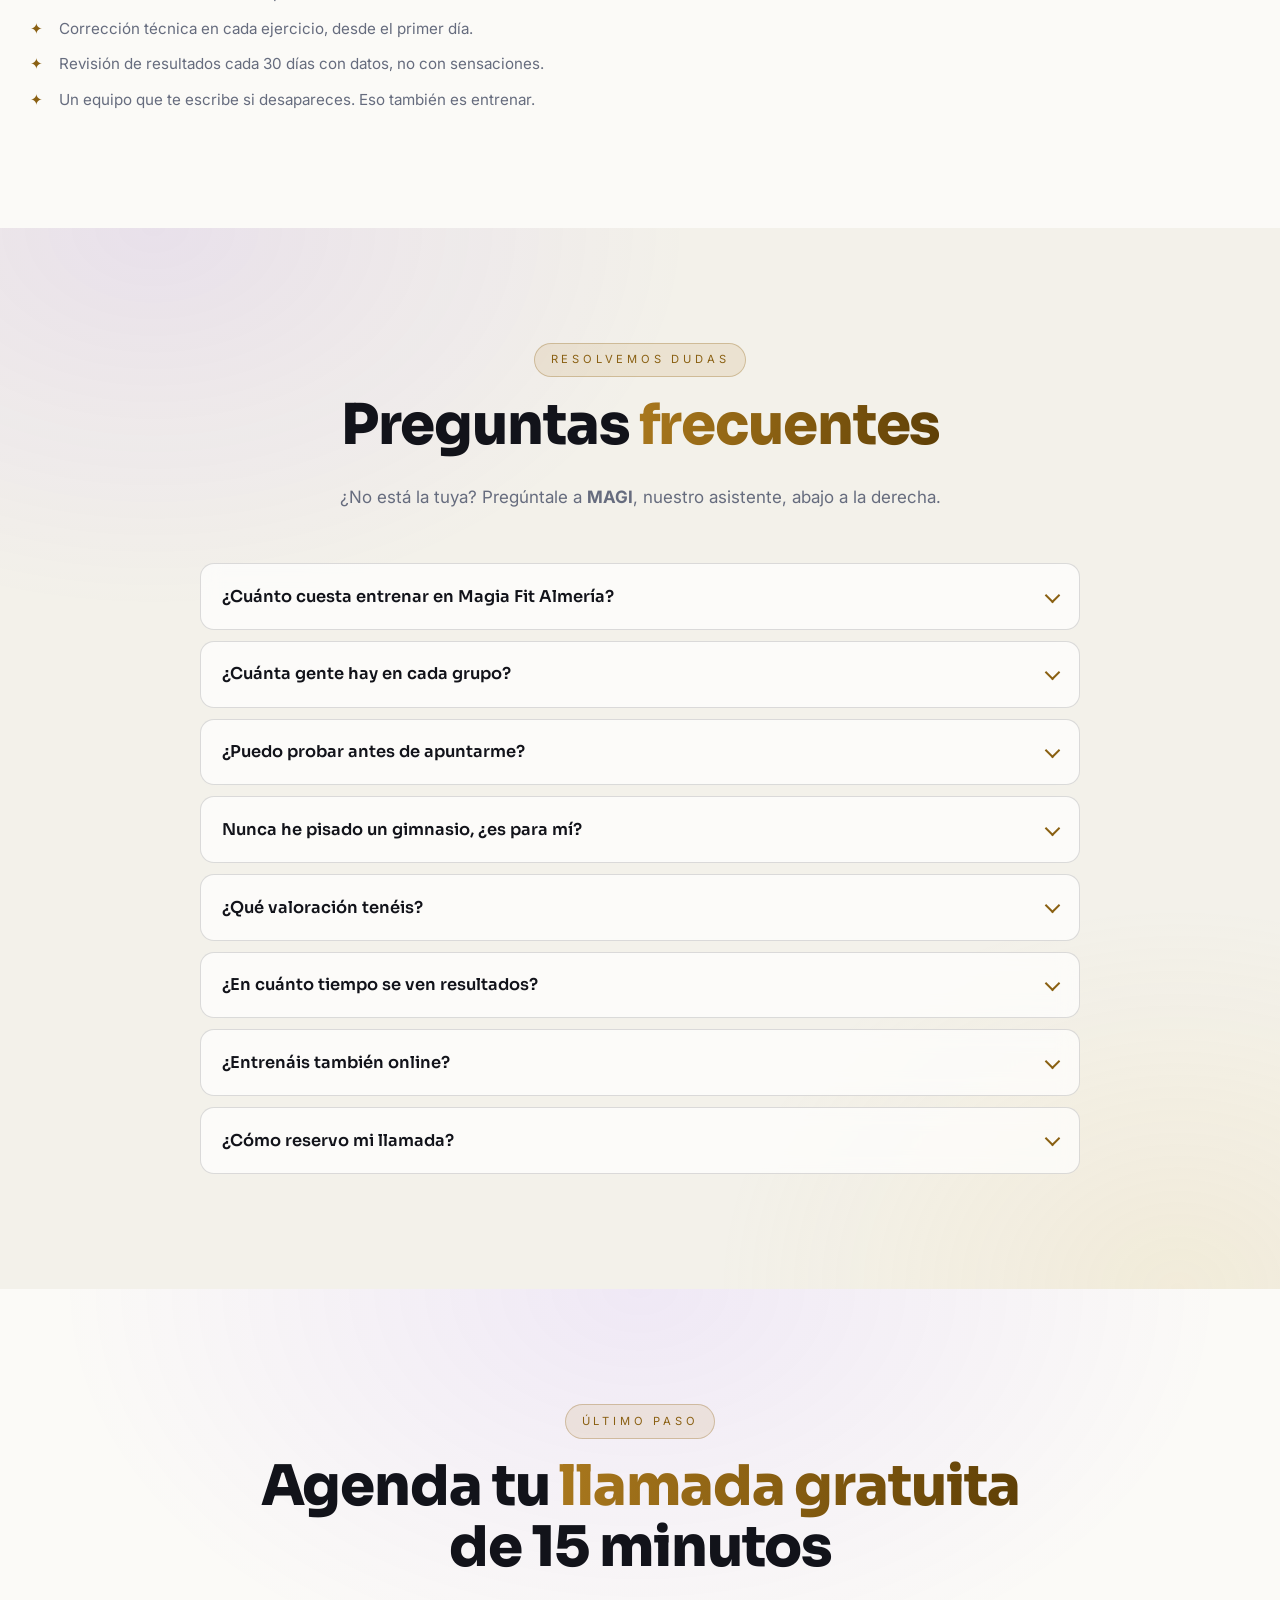
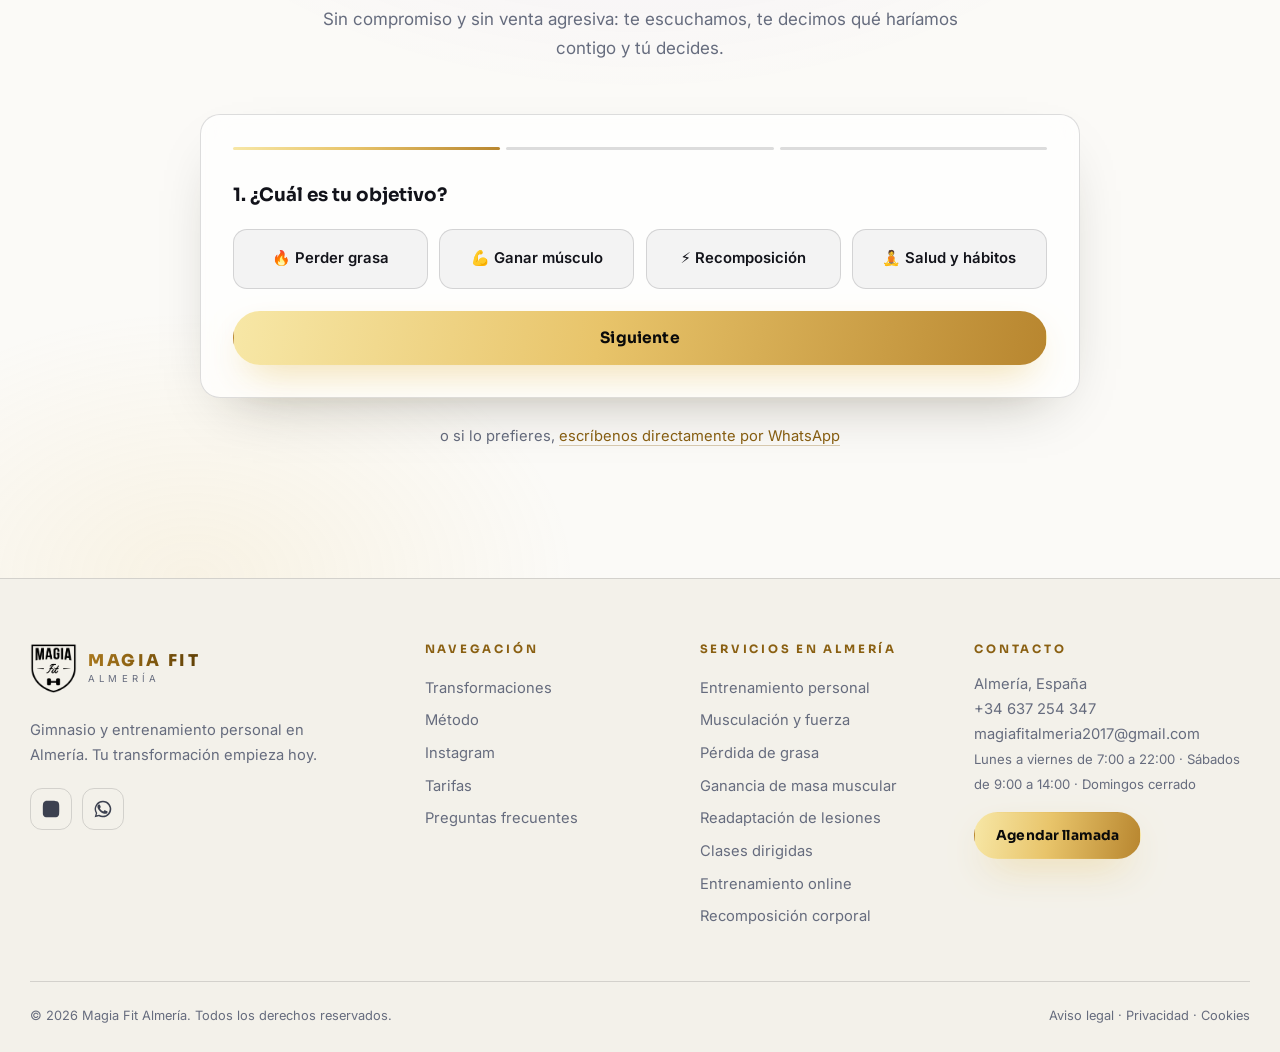
==== commit 1704a495: "Reducir la galería de Instagram de once fotos a seis La rejilla de once alargaba mucho la página. Se" ====
--- a/index.html
+++ b/index.html
@@ -255,37 +255,12 @@
         <span class="ig-card__over">Ver en Instagram</span>
       </a>
       <a class="ig-card reveal" href="https://www.instagram.com/magiafitalmeria/" target="_blank" rel="noopener">
-        <img src="assets/img/instagram/04-entrenas-solo.jpg" alt="Entrenador corrigiendo la postura de un socio durante un ejercicio de espalda" width="900" height="1125" loading="lazy">
-        <span class="ig-card__ig" aria-hidden="true"><svg viewBox="0 0 24 24" width="17" height="17"><path fill="currentColor" d="M12 2.2c3.2 0 3.6 0 4.9.1 1.2.1 1.8.2 2.2.4.6.2 1 .5 1.4.9.4.4.7.8.9 1.4.2.4.4 1 .4 2.2.1 1.3.1 1.7.1 4.9s0 3.6-.1 4.9c-.1 1.2-.2 1.8-.4 2.2-.2.6-.5 1-.9 1.4-.4.4-.8.7-1.4.9-.4.2-1 .4-2.2.4-1.3.1-1.7.1-4.9.1s-3.6 0-4.9-.1c-1.2-.1-1.8-.2-2.2-.4-.6-.2-1-.5-1.4-.9-.4-.4-.7-.8-.9-1.4-.2-.4-.4-1-.4-2.2C2.2 15.6 2.2 15.2 2.2 12s0-3.6.1-4.9c.1-1.2.2-1.8.4-2.2.2-.6.5-1 .9-1.4.4-.4.8-.7 1.4-.9.4-.2 1-.4 2.2-.4C8.4 2.2 8.8 2.2 12 2.2m0 2c-3.1 0-3.5 0-4.7.1-.9 0-1.4.2-1.7.3-.4.2-.7.4-1 .7-.3.3-.5.6-.7 1-.1.3-.3.8-.3 1.7-.1 1.2-.1 1.6-.1 4.7s0 3.5.1 4.7c0 .9.2 1.4.3 1.7.2.4.4.7.7 1 .3.3.6.5 1 .7.3.1.8.3 1.7.3 1.2.1 1.6.1 4.7.1s3.5 0 4.7-.1c.9 0 1.4-.2 1.7-.3.4-.2.7-.4 1-.7.3-.3.5-.6.7-1.1-.3.3-.8.3-1.7.1-1.2.1-1.6.1-4.7s0-3.5-.1-4.7c0-.9-.2-1.4-.3-1.7-.2-.4-.4-.7-.7-1-.3-.3-.6-.5-1-.7-.3-.1-.8-.3-1.7-.3-1.2-.1-1.6-.1-4.7-.1m0 3.4a4.4 4.4 0 1 1 0 8.8 4.4 4.4 0 0 1 0-8.8m0 2a2.4 2.4 0 1 0 0 4.8 2.4 2.4 0 0 0 0-4.8m5.6-2.6a1 1 0 1 1-2 0 1 1 0 0 1 2 0"/></svg></span>
-        <span class="ig-card__over">Ver en Instagram</span>
-      </a>
-      <a class="ig-card reveal" href="https://www.instagram.com/magiafitalmeria/" target="_blank" rel="noopener">
-        <img src="assets/img/instagram/05-avanzas.jpg" alt="Socia entrenando con banda elástica en Magia Fit Almería" width="900" height="1125" loading="lazy">
-        <span class="ig-card__ig" aria-hidden="true"><svg viewBox="0 0 24 24" width="17" height="17"><path fill="currentColor" d="M12 2.2c3.2 0 3.6 0 4.9.1 1.2.1 1.8.2 2.2.4.6.2 1 .5 1.4.9.4.4.7.8.9 1.4.2.4.4 1 .4 2.2.1 1.3.1 1.7.1 4.9s0 3.6-.1 4.9c-.1 1.2-.2 1.8-.4 2.2-.2.6-.5 1-.9 1.4-.4.4-.8.7-1.4.9-.4.2-1 .4-2.2.4-1.3.1-1.7.1-4.9.1s-3.6 0-4.9-.1c-1.2-.1-1.8-.2-2.2-.4-.6-.2-1-.5-1.4-.9-.4-.4-.7-.8-.9-1.4-.2-.4-.4-1-.4-2.2C2.2 15.6 2.2 15.2 2.2 12s0-3.6.1-4.9c.1-1.2.2-1.8.4-2.2.2-.6.5-1 .9-1.4.4-.4.8-.7 1.4-.9.4-.2 1-.4 2.2-.4C8.4 2.2 8.8 2.2 12 2.2m0 2c-3.1 0-3.5 0-4.7.1-.9 0-1.4.2-1.7.3-.4.2-.7.4-1 .7-.3.3-.5.6-.7 1-.1.3-.3.8-.3 1.7-.1 1.2-.1 1.6-.1 4.7s0 3.5.1 4.7c0 .9.2 1.4.3 1.7.2.4.4.7.7 1 .3.3.6.5 1 .7.3.1.8.3 1.7.3 1.2.1 1.6.1 4.7.1s3.5 0 4.7-.1c.9 0 1.4-.2 1.7-.3.4-.2.7-.4 1-.7.3-.3.5-.6.7-1.1-.3.3-.8.3-1.7.1-1.2.1-1.6.1-4.7s0-3.5-.1-4.7c0-.9-.2-1.4-.3-1.7-.2-.4-.4-.7-.7-1-.3-.3-.6-.5-1-.7-.3-.1-.8-.3-1.7-.3-1.2-.1-1.6-.1-4.7-.1m0 3.4a4.4 4.4 0 1 1 0 8.8 4.4 4.4 0 0 1 0-8.8m0 2a2.4 2.4 0 1 0 0 4.8 2.4 2.4 0 0 0 0-4.8m5.6-2.6a1 1 0 1 1-2 0 1 1 0 0 1 2 0"/></svg></span>
-        <span class="ig-card__over">Ver en Instagram</span>
-      </a>
-      <a class="ig-card reveal" href="https://www.instagram.com/magiafitalmeria/" target="_blank" rel="noopener">
         <img src="assets/img/instagram/06-numeros.jpg" alt="Datos de Magia Fit Almería: más de 100 transformaciones, 8 años de experiencia y 5,0 estrellas en Google" width="900" height="1125" loading="lazy">
         <span class="ig-card__ig" aria-hidden="true"><svg viewBox="0 0 24 24" width="17" height="17"><path fill="currentColor" d="M12 2.2c3.2 0 3.6 0 4.9.1 1.2.1 1.8.2 2.2.4.6.2 1 .5 1.4.9.4.4.7.8.9 1.4.2.4.4 1 .4 2.2.1 1.3.1 1.7.1 4.9s0 3.6-.1 4.9c-.1 1.2-.2 1.8-.4 2.2-.2.6-.5 1-.9 1.4-.4.4-.8.7-1.4.9-.4.2-1 .4-2.2.4-1.3.1-1.7.1-4.9.1s-3.6 0-4.9-.1c-1.2-.1-1.8-.2-2.2-.4-.6-.2-1-.5-1.4-.9-.4-.4-.7-.8-.9-1.4-.2-.4-.4-1-.4-2.2C2.2 15.6 2.2 15.2 2.2 12s0-3.6.1-4.9c.1-1.2.2-1.8.4-2.2.2-.6.5-1 .9-1.4.4-.4.8-.7 1.4-.9.4-.2 1-.4 2.2-.4C8.4 2.2 8.8 2.2 12 2.2m0 2c-3.1 0-3.5 0-4.7.1-.9 0-1.4.2-1.7.3-.4.2-.7.4-1 .7-.3.3-.5.6-.7 1-.1.3-.3.8-.3 1.7-.1 1.2-.1 1.6-.1 4.7s0 3.5.1 4.7c0 .9.2 1.4.3 1.7.2.4.4.7.7 1 .3.3.6.5 1 .7.3.1.8.3 1.7.3 1.2.1 1.6.1 4.7.1s3.5 0 4.7-.1c.9 0 1.4-.2 1.7-.3.4-.2.7-.4 1-.7.3-.3.5-.6.7-1.1-.3.3-.8.3-1.7.1-1.2.1-1.6.1-4.7s0-3.5-.1-4.7c0-.9-.2-1.4-.3-1.7-.2-.4-.4-.7-.7-1-.3-.3-.6-.5-1-.7-.3-.1-.8-.3-1.7-.3-1.2-.1-1.6-.1-4.7-.1m0 3.4a4.4 4.4 0 1 1 0 8.8 4.4 4.4 0 0 1 0-8.8m0 2a2.4 2.4 0 1 0 0 4.8 2.4 2.4 0 0 0 0-4.8m5.6-2.6a1 1 0 1 1-2 0 1 1 0 0 1 2 0"/></svg></span>
         <span class="ig-card__over">Ver en Instagram</span>
       </a>
       <a class="ig-card reveal" href="https://www.instagram.com/magiafitalmeria/" target="_blank" rel="noopener">
         <img src="assets/img/instagram/07-salud-lesiones.jpg" alt="Entrenamiento de salud y readaptación de lesiones en Magia Fit Almería" width="900" height="1125" loading="lazy">
-        <span class="ig-card__ig" aria-hidden="true"><svg viewBox="0 0 24 24" width="17" height="17"><path fill="currentColor" d="M12 2.2c3.2 0 3.6 0 4.9.1 1.2.1 1.8.2 2.2.4.6.2 1 .5 1.4.9.4.4.7.8.9 1.4.2.4.4 1 .4 2.2.1 1.3.1 1.7.1 4.9s0 3.6-.1 4.9c-.1 1.2-.2 1.8-.4 2.2-.2.6-.5 1-.9 1.4-.4.4-.8.7-1.4.9-.4.2-1 .4-2.2.4-1.3.1-1.7.1-4.9.1s-3.6 0-4.9-.1c-1.2-.1-1.8-.2-2.2-.4-.6-.2-1-.5-1.4-.9-.4-.4-.7-.8-.9-1.4-.2-.4-.4-1-.4-2.2C2.2 15.6 2.2 15.2 2.2 12s0-3.6.1-4.9c.1-1.2.2-1.8.4-2.2.2-.6.5-1 .9-1.4.4-.4.8-.7 1.4-.9.4-.2 1-.4 2.2-.4C8.4 2.2 8.8 2.2 12 2.2m0 2c-3.1 0-3.5 0-4.7.1-.9 0-1.4.2-1.7.3-.4.2-.7.4-1 .7-.3.3-.5.6-.7 1-.1.3-.3.8-.3 1.7-.1 1.2-.1 1.6-.1 4.7s0 3.5.1 4.7c0 .9.2 1.4.3 1.7.2.4.4.7.7 1 .3.3.6.5 1 .7.3.1.8.3 1.7.3 1.2.1 1.6.1 4.7.1s3.5 0 4.7-.1c.9 0 1.4-.2 1.7-.3.4-.2.7-.4 1-.7.3-.3.5-.6.7-1.1-.3.3-.8.3-1.7.1-1.2.1-1.6.1-4.7s0-3.5-.1-4.7c0-.9-.2-1.4-.3-1.7-.2-.4-.4-.7-.7-1-.3-.3-.6-.5-1-.7-.3-.1-.8-.3-1.7-.3-1.2-.1-1.6-.1-4.7-.1m0 3.4a4.4 4.4 0 1 1 0 8.8 4.4 4.4 0 0 1 0-8.8m0 2a2.4 2.4 0 1 0 0 4.8 2.4 2.4 0 0 0 0-4.8m5.6-2.6a1 1 0 1 1-2 0 1 1 0 0 1 2 0"/></svg></span>
-        <span class="ig-card__over">Ver en Instagram</span>
-      </a>
-      <a class="ig-card reveal" href="https://www.instagram.com/magiafitalmeria/" target="_blank" rel="noopener">
-        <img src="assets/img/instagram/08-readaptacion.jpg" alt="Sesión de readaptación de lesiones con entrenador en Magia Fit Almería" width="900" height="1125" loading="lazy">
-        <span class="ig-card__ig" aria-hidden="true"><svg viewBox="0 0 24 24" width="17" height="17"><path fill="currentColor" d="M12 2.2c3.2 0 3.6 0 4.9.1 1.2.1 1.8.2 2.2.4.6.2 1 .5 1.4.9.4.4.7.8.9 1.4.2.4.4 1 .4 2.2.1 1.3.1 1.7.1 4.9s0 3.6-.1 4.9c-.1 1.2-.2 1.8-.4 2.2-.2.6-.5 1-.9 1.4-.4.4-.8.7-1.4.9-.4.2-1 .4-2.2.4-1.3.1-1.7.1-4.9.1s-3.6 0-4.9-.1c-1.2-.1-1.8-.2-2.2-.4-.6-.2-1-.5-1.4-.9-.4-.4-.7-.8-.9-1.4-.2-.4-.4-1-.4-2.2C2.2 15.6 2.2 15.2 2.2 12s0-3.6.1-4.9c.1-1.2.2-1.8.4-2.2.2-.6.5-1 .9-1.4.4-.4.8-.7 1.4-.9.4-.2 1-.4 2.2-.4C8.4 2.2 8.8 2.2 12 2.2m0 2c-3.1 0-3.5 0-4.7.1-.9 0-1.4.2-1.7.3-.4.2-.7.4-1 .7-.3.3-.5.6-.7 1-.1.3-.3.8-.3 1.7-.1 1.2-.1 1.6-.1 4.7s0 3.5.1 4.7c0 .9.2 1.4.3 1.7.2.4.4.7.7 1 .3.3.6.5 1 .7.3.1.8.3 1.7.3 1.2.1 1.6.1 4.7.1s3.5 0 4.7-.1c.9 0 1.4-.2 1.7-.3.4-.2.7-.4 1-.7.3-.3.5-.6.7-1.1-.3.3-.8.3-1.7.1-1.2.1-1.6.1-4.7s0-3.5-.1-4.7c0-.9-.2-1.4-.3-1.7-.2-.4-.4-.7-.7-1-.3-.3-.6-.5-1-.7-.3-.1-.8-.3-1.7-.3-1.2-.1-1.6-.1-4.7-.1m0 3.4a4.4 4.4 0 1 1 0 8.8 4.4 4.4 0 0 1 0-8.8m0 2a2.4 2.4 0 1 0 0 4.8 2.4 2.4 0 0 0 0-4.8m5.6-2.6a1 1 0 1 1-2 0 1 1 0 0 1 2 0"/></svg></span>
-        <span class="ig-card__over">Ver en Instagram</span>
-      </a>
-      <a class="ig-card reveal" href="https://www.instagram.com/magiafitalmeria/" target="_blank" rel="noopener">
-        <img src="assets/img/instagram/09-objetivos.jpg" alt="Entrenamiento para pérdida de grasa e hipertrofia en Magia Fit Almería" width="900" height="1125" loading="lazy">
-        <span class="ig-card__ig" aria-hidden="true"><svg viewBox="0 0 24 24" width="17" height="17"><path fill="currentColor" d="M12 2.2c3.2 0 3.6 0 4.9.1 1.2.1 1.8.2 2.2.4.6.2 1 .5 1.4.9.4.4.7.8.9 1.4.2.4.4 1 .4 2.2.1 1.3.1 1.7.1 4.9s0 3.6-.1 4.9c-.1 1.2-.2 1.8-.4 2.2-.2.6-.5 1-.9 1.4-.4.4-.8.7-1.4.9-.4.2-1 .4-2.2.4-1.3.1-1.7.1-4.9.1s-3.6 0-4.9-.1c-1.2-.1-1.8-.2-2.2-.4-.6-.2-1-.5-1.4-.9-.4-.4-.7-.8-.9-1.4-.2-.4-.4-1-.4-2.2C2.2 15.6 2.2 15.2 2.2 12s0-3.6.1-4.9c.1-1.2.2-1.8.4-2.2.2-.6.5-1 .9-1.4.4-.4.8-.7 1.4-.9.4-.2 1-.4 2.2-.4C8.4 2.2 8.8 2.2 12 2.2m0 2c-3.1 0-3.5 0-4.7.1-.9 0-1.4.2-1.7.3-.4.2-.7.4-1 .7-.3.3-.5.6-.7 1-.1.3-.3.8-.3 1.7-.1 1.2-.1 1.6-.1 4.7s0 3.5.1 4.7c0 .9.2 1.4.3 1.7.2.4.4.7.7 1 .3.3.6.5 1 .7.3.1.8.3 1.7.3 1.2.1 1.6.1 4.7.1s3.5 0 4.7-.1c.9 0 1.4-.2 1.7-.3.4-.2.7-.4 1-.7.3-.3.5-.6.7-1.1-.3.3-.8.3-1.7.1-1.2.1-1.6.1-4.7s0-3.5-.1-4.7c0-.9-.2-1.4-.3-1.7-.2-.4-.4-.7-.7-1-.3-.3-.6-.5-1-.7-.3-.1-.8-.3-1.7-.3-1.2-.1-1.6-.1-4.7-.1m0 3.4a4.4 4.4 0 1 1 0 8.8 4.4 4.4 0 0 1 0-8.8m0 2a2.4 2.4 0 1 0 0 4.8 2.4 2.4 0 0 0 0-4.8m5.6-2.6a1 1 0 1 1-2 0 1 1 0 0 1 2 0"/></svg></span>
-        <span class="ig-card__over">Ver en Instagram</span>
-      </a>
-      <a class="ig-card reveal" href="https://www.instagram.com/magiafitalmeria/" target="_blank" rel="noopener">
-        <img src="assets/img/instagram/10-por-objetivo.jpg" alt="En Magia Fit Almería no se cobra por hora, se cobra por objetivo" width="900" height="1125" loading="lazy">
         <span class="ig-card__ig" aria-hidden="true"><svg viewBox="0 0 24 24" width="17" height="17"><path fill="currentColor" d="M12 2.2c3.2 0 3.6 0 4.9.1 1.2.1 1.8.2 2.2.4.6.2 1 .5 1.4.9.4.4.7.8.9 1.4.2.4.4 1 .4 2.2.1 1.3.1 1.7.1 4.9s0 3.6-.1 4.9c-.1 1.2-.2 1.8-.4 2.2-.2.6-.5 1-.9 1.4-.4.4-.8.7-1.4.9-.4.2-1 .4-2.2.4-1.3.1-1.7.1-4.9.1s-3.6 0-4.9-.1c-1.2-.1-1.8-.2-2.2-.4-.6-.2-1-.5-1.4-.9-.4-.4-.7-.8-.9-1.4-.2-.4-.4-1-.4-2.2C2.2 15.6 2.2 15.2 2.2 12s0-3.6.1-4.9c.1-1.2.2-1.8.4-2.2.2-.6.5-1 .9-1.4.4-.4.8-.7 1.4-.9.4-.2 1-.4 2.2-.4C8.4 2.2 8.8 2.2 12 2.2m0 2c-3.1 0-3.5 0-4.7.1-.9 0-1.4.2-1.7.3-.4.2-.7.4-1 .7-.3.3-.5.6-.7 1-.1.3-.3.8-.3 1.7-.1 1.2-.1 1.6-.1 4.7s0 3.5.1 4.7c0 .9.2 1.4.3 1.7.2.4.4.7.7 1 .3.3.6.5 1 .7.3.1.8.3 1.7.3 1.2.1 1.6.1 4.7.1s3.5 0 4.7-.1c.9 0 1.4-.2 1.7-.3.4-.2.7-.4 1-.7.3-.3.5-.6.7-1.1-.3.3-.8.3-1.7.1-1.2.1-1.6.1-4.7s0-3.5-.1-4.7c0-.9-.2-1.4-.3-1.7-.2-.4-.4-.7-.7-1-.3-.3-.6-.5-1-.7-.3-.1-.8-.3-1.7-.3-1.2-.1-1.6-.1-4.7-.1m0 3.4a4.4 4.4 0 1 1 0 8.8 4.4 4.4 0 0 1 0-8.8m0 2a2.4 2.4 0 1 0 0 4.8 2.4 2.4 0 0 0 0-4.8m5.6-2.6a1 1 0 1 1-2 0 1 1 0 0 1 2 0"/></svg></span>
         <span class="ig-card__over">Ver en Instagram</span>
       </a>
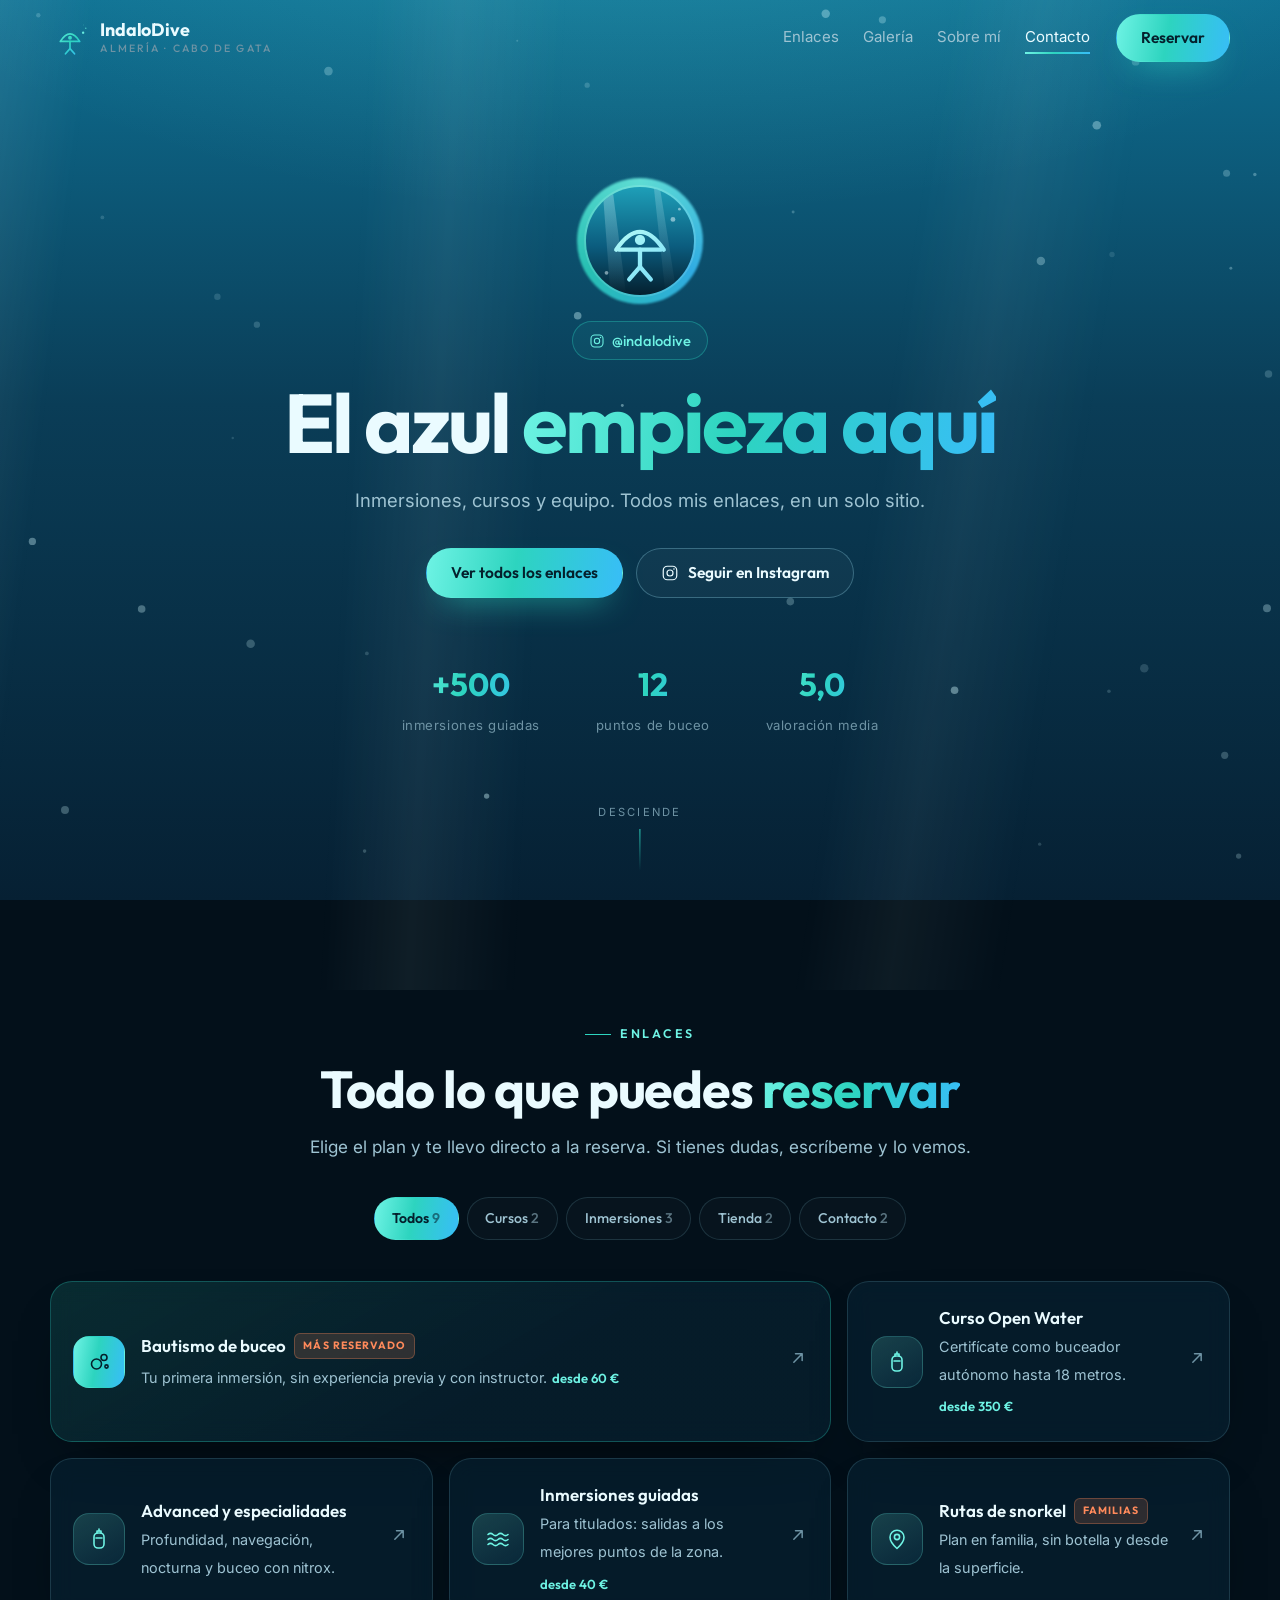
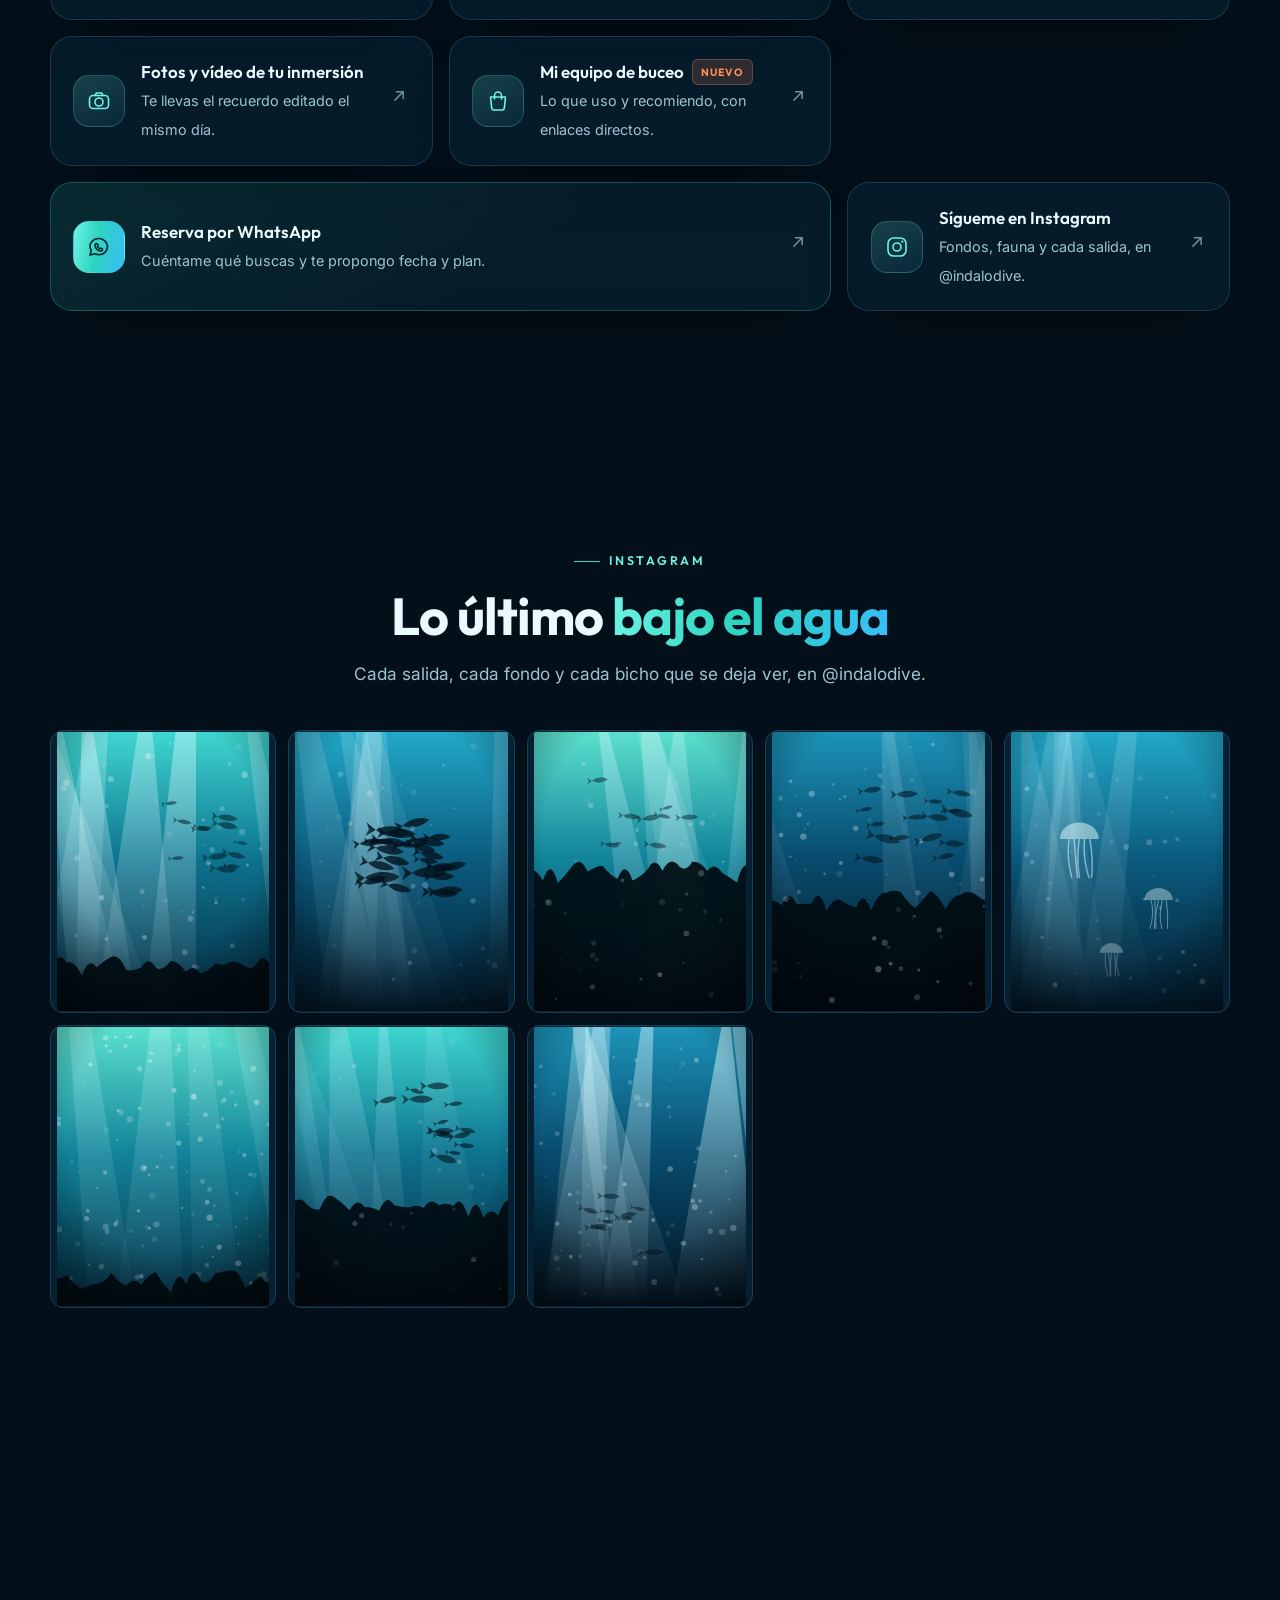
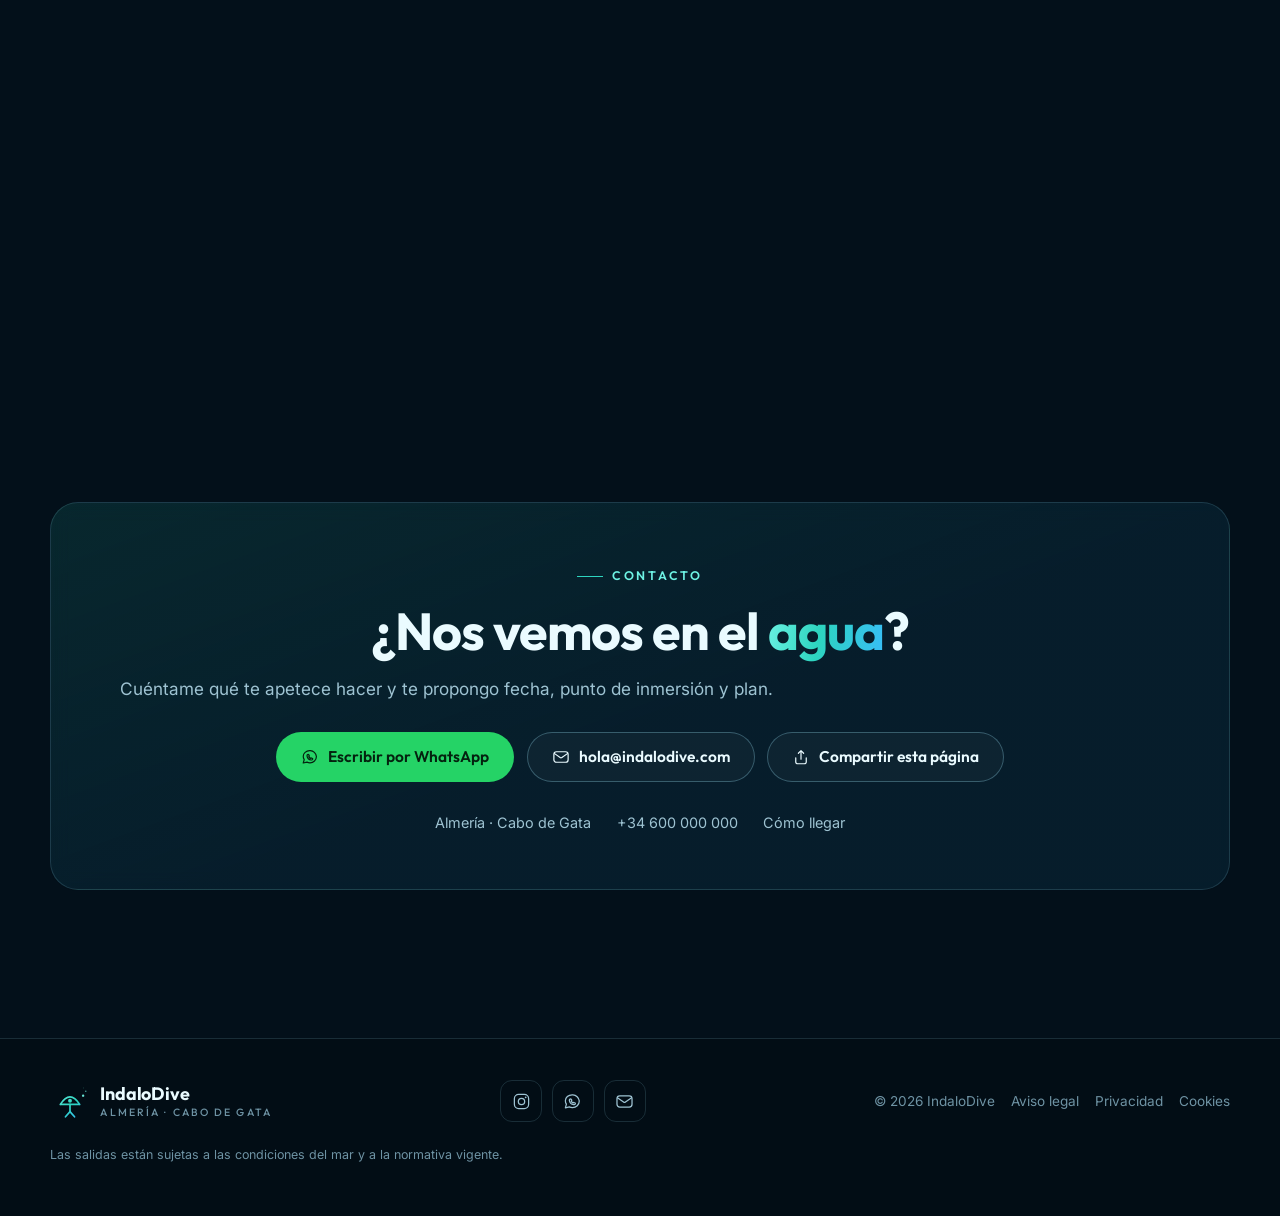
==== commit 3f1c44f0: "Nueva web de IndaloDive: enlaces de producto y galería de Instagram Sitio estático nuevo para la cue" ====
--- a/index.html
+++ b/index.html
@@ -3,580 +3,281 @@
 <head>
 <meta charset="utf-8">
 <meta name="viewport" content="width=device-width, initial-scale=1, viewport-fit=cover">
-<title>Gimnasio en Almería | Magia Fit · Entrenador personal y transformaciones reales</title>
-<meta name="description" content="Magia Fit Almería: gimnasio y entrenamiento personal en Almería. Fuerza, pérdida de grasa y readaptación de lesiones con transformaciones reales y 142 reseñas de 5 estrellas. Primera sesión de valoración gratis. Agenda tu llamada o escríbenos por WhatsApp.">
-<meta name="keywords" content="gimnasio en Almería, gimnasios Almería, entrenador personal Almería, entrenamiento personal Almería, perder peso Almería, ganar masa muscular Almería, readaptación de lesiones Almería, gimnasio Zapillo, gimnasio Nueva Almería, Magia Fit">
-<meta name="author" content="Magia Fit Almería">
+<title>IndaloDive | Buceo en Almería · Cursos, inmersiones y reservas</title>
+<meta name="description" content="Todos los enlaces de @indalodive en un solo sitio: bautismos de buceo, cursos de certificación, inmersiones guiadas, snorkel y equipo. Reserva por WhatsApp en un toque.">
+<meta name="keywords" content="buceo Almería, bautismo de buceo, curso Open Water, inmersiones guiadas, snorkel, Cabo de Gata, IndaloDive">
+<meta name="author" content="IndaloDive">
 <meta name="robots" content="index, follow, max-image-preview:large, max-snippet:-1">
-<meta name="theme-color" content="#FBFAF7" media="(prefers-color-scheme: light)">
-<meta name="theme-color" content="#06070c" media="(prefers-color-scheme: dark)">
+<meta name="theme-color" content="#03101a">
 <meta name="geo.region" content="ES-AL">
 <meta name="geo.placename" content="Almería">
-<meta name="geo.position" content="36.8381;-2.4597">
-<meta name="ICBM" content="36.8381, -2.4597">
-<link rel="canonical" href="https://magia-fit-almeria.vercel.app/">
-<link rel="alternate" hreflang="es-es" href="https://magia-fit-almeria.vercel.app/">
-<link rel="icon" href="assets/img/favicon.png" type="image/png">
-<link rel="apple-touch-icon" href="assets/img/favicon.png">
+<link rel="canonical" href="https://indalodive.vercel.app/">
+<link rel="icon" href="assets/img/favicon.svg" type="image/svg+xml">
+<link rel="apple-touch-icon" href="assets/img/apple-touch-icon.png">
 <link rel="manifest" href="site.webmanifest">
 
 <!-- Open Graph / Twitter -->
 <meta property="og:type" content="website">
 <meta property="og:locale" content="es_ES">
-<meta property="og:site_name" content="Magia Fit Almería">
-<meta property="og:title" content="Gimnasio en Almería | Magia Fit · Transformaciones reales">
-<meta property="og:description" content="Entrena en el gimnasio de Almería donde los resultados se ven. Planes personalizados, seguimiento real y 142 reseñas de 5 estrellas. Agenda tu llamada gratuita.">
-<meta property="og:url" content="https://magia-fit-almeria.vercel.app/">
-<meta property="og:image" content="https://magia-fit-almeria.vercel.app/assets/img/og-cover.jpg">
-<meta name="twitter:card" content="summary_large_image">
-<meta name="twitter:title" content="Gimnasio en Almería | Magia Fit">
-<meta name="twitter:description" content="Transformaciones reales en Almería. Entrenamiento personal, comunidad y 142 reseñas de 5 estrellas. Agenda tu llamada gratuita.">
-<meta name="twitter:image" content="https://magia-fit-almeria.vercel.app/assets/img/og-cover.jpg">
+<meta property="og:site_name" content="IndaloDive">
+<meta property="og:title" content="IndaloDive | Buceo en Almería">
+<meta property="og:description" content="Bautismos, cursos e inmersiones guiadas. Todos los enlaces de @indalodive en un solo sitio.">
+<meta property="og:url" content="https://indalodive.vercel.app/">
+<meta property="og:image" content="https://indalodive.vercel.app/assets/img/og-cover.png">
 <meta property="og:image:width" content="1200">
 <meta property="og:image:height" content="630">
+<meta name="twitter:card" content="summary_large_image">
+<meta name="twitter:title" content="IndaloDive | Buceo en Almería">
+<meta name="twitter:description" content="Bautismos, cursos e inmersiones guiadas. Todos los enlaces de @indalodive en un solo sitio.">
+<meta name="twitter:image" content="https://indalodive.vercel.app/assets/img/og-cover.png">
 
 <link rel="preconnect" href="https://fonts.googleapis.com">
 <link rel="preconnect" href="https://fonts.gstatic.com" crossorigin>
-<link href="https://fonts.googleapis.com/css2?family=Sora:wght@300;400;600;700;800&family=Inter:wght@300;400;500;600&display=swap" rel="stylesheet">
+<link href="https://fonts.googleapis.com/css2?family=Outfit:wght@400;500;600;700;800&family=Inter:wght@300;400;500;600&display=swap" rel="stylesheet">
 <link rel="stylesheet" href="assets/css/style.css">
 </head>
 <body>
 
-<!-- ══ PRELOADER ══ -->
-<div class="preloader" id="preloader" aria-hidden="true">
-  <div class="preloader__inner">
-    <img src="assets/img/logo.png" alt="" width="84" height="90" class="preloader__logo">
-    <div class="preloader__bar"><span></span></div>
-    <p class="preloader__txt">CARGANDO TU MEJOR VERSIÓN</p>
-  </div>
-</div>
-
-<a class="skip-link" href="#contenido">Saltar al contenido principal</a>
-<div class="scroll-progress" id="scrollProgress" aria-hidden="true"></div>
-<div class="cursor-glow" id="cursorGlow" aria-hidden="true"></div>
-
-<!-- ══ HEADER ══ -->
+<!-- ══ FONDO ══ -->
+<div class="agua" aria-hidden="true"></div>
+<div class="rayos" aria-hidden="true"></div>
+<canvas id="burbujas" aria-hidden="true"></canvas>
+
+<!-- ══ ICONOS ══ -->
+<svg class="sprite" aria-hidden="true" focusable="false">
+  <defs>
+    <g id="tr" fill="none" stroke="currentColor" stroke-width="1.6" stroke-linecap="round" stroke-linejoin="round"></g>
+  </defs>
+  <symbol id="i-burbuja" viewBox="0 0 24 24" fill="none" stroke="currentColor" stroke-width="1.6" stroke-linecap="round">
+    <circle cx="9.5" cy="14" r="5"/><circle cx="17" cy="7.5" r="3"/><circle cx="19.5" cy="16.5" r="1.6"/>
+  </symbol>
+  <symbol id="i-bombona" viewBox="0 0 24 24" fill="none" stroke="currentColor" stroke-width="1.6" stroke-linecap="round" stroke-linejoin="round">
+    <rect x="7" y="6" width="10" height="15" rx="4"/><path d="M10 6V4h4v2"/><path d="M12 2v2"/><path d="M9 11h6"/>
+  </symbol>
+  <symbol id="i-olas" viewBox="0 0 24 24" fill="none" stroke="currentColor" stroke-width="1.6" stroke-linecap="round" stroke-linejoin="round">
+    <path d="M2 7.5c1.7-1.6 3.3-1.6 5 0s3.3 1.6 5 0 3.3-1.6 5 0 3.3 1.6 5 0"/>
+    <path d="M2 12.5c1.7-1.6 3.3-1.6 5 0s3.3 1.6 5 0 3.3-1.6 5 0 3.3 1.6 5 0"/>
+    <path d="M2 17.5c1.7-1.6 3.3-1.6 5 0s3.3 1.6 5 0 3.3-1.6 5 0 3.3 1.6 5 0"/>
+  </symbol>
+  <symbol id="i-camara" viewBox="0 0 24 24" fill="none" stroke="currentColor" stroke-width="1.6" stroke-linecap="round" stroke-linejoin="round">
+    <rect x="2.5" y="6.5" width="19" height="13" rx="3.5"/><circle cx="12" cy="13" r="4"/><path d="M8 6.5 9.4 4h5.2l1.4 2.5"/>
+  </symbol>
+  <symbol id="i-tienda" viewBox="0 0 24 24" fill="none" stroke="currentColor" stroke-width="1.6" stroke-linecap="round" stroke-linejoin="round">
+    <path d="M4.5 8h15l-1.2 11.2a2 2 0 0 1-2 1.8H7.7a2 2 0 0 1-2-1.8Z"/><path d="M8.5 10V6.5a3.5 3.5 0 0 1 7 0V10"/>
+  </symbol>
+  <symbol id="i-whatsapp" viewBox="0 0 24 24" fill="none" stroke="currentColor" stroke-width="1.6" stroke-linecap="round" stroke-linejoin="round">
+    <path d="M20.5 11.6c0 4.5-3.8 8.1-8.5 8.1-1.4 0-2.8-.3-4-.9L3 20l1.3-4.6a7.9 7.9 0 0 1-1.3-4.4C3 7.1 6.8 3.5 11.5 3.5h1c4 .3 7.6 3.6 8 7.6Z"/>
+    <path d="M9.4 8.6c.3-.1.6 0 .8.3l.8 1.3c.1.3.1.6-.1.8l-.5.5c.5 1 1.3 1.8 2.3 2.3l.5-.5c.2-.2.5-.3.8-.1l1.3.8c.3.2.4.5.3.8-.3.8-1.1 1.3-2 1.2-2.9-.4-5.2-2.7-5.6-5.6-.1-.9.5-1.6 1.4-1.8Z"/>
+  </symbol>
+  <symbol id="i-instagram" viewBox="0 0 24 24" fill="none" stroke="currentColor" stroke-width="1.6" stroke-linecap="round" stroke-linejoin="round">
+    <rect x="3" y="3" width="18" height="18" rx="5.5"/><circle cx="12" cy="12" r="4"/><circle cx="17.3" cy="6.7" r="1.1" fill="currentColor" stroke="none"/>
+  </symbol>
+  <symbol id="i-mapa" viewBox="0 0 24 24" fill="none" stroke="currentColor" stroke-width="1.6" stroke-linecap="round" stroke-linejoin="round">
+    <path d="M19 10.2c0 5-7 11.3-7 11.3S5 15.2 5 10.2a7 7 0 1 1 14 0Z"/><circle cx="12" cy="10" r="2.6"/>
+  </symbol>
+  <symbol id="i-calendario" viewBox="0 0 24 24" fill="none" stroke="currentColor" stroke-width="1.6" stroke-linecap="round" stroke-linejoin="round">
+    <rect x="3.5" y="5" width="17" height="16" rx="3.5"/><path d="M3.5 10h17M8 3v4M16 3v4"/>
+  </symbol>
+  <symbol id="i-correo" viewBox="0 0 24 24" fill="none" stroke="currentColor" stroke-width="1.6" stroke-linecap="round" stroke-linejoin="round">
+    <rect x="2.5" y="5" width="19" height="14" rx="3.5"/><path d="m3.5 7.5 7.3 5.2a2 2 0 0 0 2.4 0l7.3-5.2"/>
+  </symbol>
+  <symbol id="i-flecha" viewBox="0 0 24 24" fill="none" stroke="currentColor" stroke-width="1.8" stroke-linecap="round" stroke-linejoin="round">
+    <path d="M7 17 17 7M9 7h8v8"/>
+  </symbol>
+  <symbol id="i-izq" viewBox="0 0 24 24" fill="none" stroke="currentColor" stroke-width="1.8" stroke-linecap="round" stroke-linejoin="round"><path d="M14.5 5 8 12l6.5 7"/></symbol>
+  <symbol id="i-der" viewBox="0 0 24 24" fill="none" stroke="currentColor" stroke-width="1.8" stroke-linecap="round" stroke-linejoin="round"><path d="M9.5 5 16 12l-6.5 7"/></symbol>
+  <symbol id="i-compartir" viewBox="0 0 24 24" fill="none" stroke="currentColor" stroke-width="1.6" stroke-linecap="round" stroke-linejoin="round">
+    <path d="M12 15V3.5M8.5 7 12 3.5 15.5 7"/><path d="M5 13v5.5A2.5 2.5 0 0 0 7.5 21h9a2.5 2.5 0 0 0 2.5-2.5V13"/>
+  </symbol>
+</svg>
+
+<a class="saltar" href="#enlaces">Ir a los enlaces</a>
+
+<!-- ══ CABECERA ══ -->
 <header class="header" id="header">
   <div class="container header__inner">
-    <a class="brand" href="#inicio" aria-label="Magia Fit Almería — Inicio">
-      <img src="assets/img/logo.png" alt="Logo de Magia Fit Almería" width="43" height="46">
-      <span class="brand__text"><strong>MAGIA FIT</strong><em>ALMERÍA</em></span>
+    <a class="brand" href="#inicio" aria-label="IndaloDive, inicio">
+      <img src="assets/img/logo.svg" alt="" width="40" height="40">
+      <span class="brand__texto">IndaloDive<em id="brandUbicacion">Buceo</em></span>
     </a>
-
-    <nav class="nav" id="nav" aria-label="Navegación principal">
-      <a href="#transformaciones">Transformaciones</a>
-      <a href="#metodo">Método</a>
-      <a href="#instagram">Instagram</a>
-      <a href="#tarifas">Tarifas</a>
-      <a href="#faq">Dudas</a>
-      <a href="#agenda" class="nav__cta">Agendar llamada</a>
+    <nav class="nav" aria-label="Principal">
+      <div class="nav__links" id="navLinks">
+        <a href="#enlaces">Enlaces</a>
+        <a href="#galeria">Galería</a>
+        <a href="#sobre">Sobre mí</a>
+        <a href="#contacto">Contacto</a>
+      </div>
+      <a class="btn btn--primario" id="ctaHeader" href="#contacto">Reservar</a>
+      <button class="nav__toggle" id="navToggle" aria-expanded="false" aria-controls="navLinks" aria-label="Abrir menú"><span></span></button>
     </nav>
-
-    <button class="burger" id="burger" aria-label="Abrir menú" aria-expanded="false" aria-controls="nav">
-      <span></span><span></span><span></span>
-    </button>
   </div>
 </header>
 
-<main id="contenido">
-
-<!-- ══ HERO ══ -->
-<section class="hero" id="inicio">
-  <canvas class="hero__canvas" id="heroCanvas" aria-hidden="true"></canvas>
-  <div class="hero__veil" aria-hidden="true"></div>
-  <div class="container hero__inner">
-    <p class="hero__eyebrow reveal"><span class="dot"></span> Gimnasio &amp; entrenamiento personal en Almería</p>
-
-    <h1 class="hero__title reveal">
-      No es suerte.<br>
-      Es <span class="grad">magia</span> que se<br>
-      <span class="type" id="typewriter" aria-live="polite"></span>
-    </h1>
-
-    <p class="hero__sub reveal">
-      El gimnasio de Almería donde tu cuerpo deja de ser un propósito y se convierte en un resultado.
-      Entrenamiento diseñado para ti, seguimiento de verdad y una comunidad que no te deja abandonar.
-    </p>
-
-    <div class="hero__cta reveal">
-      <a href="#agenda" class="btn btn--gold magnetic" data-track="hero-agenda">
-        <span>Agendar llamada gratuita</span>
+<!-- ══ MEDIDOR DE PROFUNDIDAD ══ -->
+<aside class="medidor" id="medidor" aria-hidden="true">
+  <span>0 m</span>
+  <div class="medidor__barra"></div>
+  <span class="medidor__valor" id="medidorValor">0 m</span>
+</aside>
+
+<main id="inicio">
+
+  <!-- ══ HÉROE ══ -->
+  <section class="hero">
+    <div class="container hero__inner">
+      <div class="hero__avatar">
+        <img src="assets/img/avatar.svg" alt="Foto de perfil de IndaloDive" width="112" height="112" id="heroAvatar">
+      </div>
+      <a class="hero__usuario" id="heroUsuario" href="https://www.instagram.com/indalodive/" target="_blank" rel="noopener">
+        <svg aria-hidden="true" width="16" height="16"><use href="#i-instagram"/></svg>@indalodive
       </a>
-      <a href="#" class="btn btn--ghost magnetic" data-wa="Hola, quiero información sobre el gimnasio y las tarifas 💪" data-track="hero-wa">
-        <svg viewBox="0 0 24 24" width="20" height="20" aria-hidden="true"><path fill="currentColor" d="M17.5 14.4c-.3-.2-1.7-.9-2-1-.3-.1-.5-.2-.7.1s-.7 1-.9 1.2c-.2.2-.3.2-.6.1-.3-.2-1.2-.5-2.3-1.4-.9-.8-1.4-1.7-1.6-2s0-.4.1-.6l.5-.6c.1-.2.2-.3.3-.5s0-.4 0-.5c-.1-.2-.7-1.6-.9-2.2-.2-.6-.5-.5-.7-.5h-.6c-.2 0-.5.1-.8.4s-1 1-1 2.5 1.1 2.9 1.2 3.1c.2.2 2.1 3.2 5.1 4.5.7.3 1.3.5 1.7.6.7.2 1.4.2 1.9.1.6-.1 1.7-.7 2-1.4.2-.7.2-1.3.2-1.4-.1-.2-.3-.3-.6-.4M12 2a10 10 0 0 0-8.6 15.1L2 22l5-1.3A10 10 0 1 0 12 2m0 18.2c-1.6 0-3.1-.4-4.4-1.2l-.3-.2-3 .8.8-2.9-.2-.3A8.2 8.2 0 1 1 12 20.2"/></svg>
-        <span>Hablar por WhatsApp</span>
+      <h1 class="hero__titulo" id="heroTitulo">El azul <span class="grad">empieza aquí</span></h1>
+      <p class="hero__sub" id="heroSub">Inmersiones, cursos y equipo. Todos mis enlaces, en un solo sitio.</p>
+      <div class="hero__acciones">
+        <a class="btn btn--primario" href="#enlaces">Ver todos los enlaces</a>
+        <a class="btn btn--fantasma" id="heroInstagram" href="https://www.instagram.com/indalodive/" target="_blank" rel="noopener">
+          <svg aria-hidden="true"><use href="#i-instagram"/></svg>Seguir en Instagram
+        </a>
+      </div>
+      <ul class="hero__cifras" id="heroCifras"></ul>
+    </div>
+    <div class="hero__scroll" aria-hidden="true">Desciende</div>
+  </section>
+
+  <!-- ══ ENLACES ══ -->
+  <section class="seccion" id="enlaces">
+    <div class="container">
+      <div class="centro revelar">
+        <span class="eyebrow">Enlaces</span>
+        <h2 class="titulo">Todo lo que puedes <span class="grad">reservar</span></h2>
+        <p class="entradilla">Elige el plan y te llevo directo a la reserva. Si tienes dudas, escríbeme y lo vemos.</p>
+      </div>
+      <div class="filtros revelar" id="filtros" role="tablist" aria-label="Filtrar enlaces por tipo"></div>
+      <div class="enlaces" id="listaEnlaces"></div>
+      <p class="centro galeria__nota" style="margin-top:1.6rem" id="sinResultados" hidden>No hay nada en esta categoría todavía.</p>
+    </div>
+  </section>
+
+  <!-- ══ GALERÍA ══ -->
+  <section class="seccion" id="galeria">
+    <div class="container">
+      <div class="centro revelar">
+        <span class="eyebrow">Instagram</span>
+        <h2 class="titulo">Lo último <span class="grad">bajo el agua</span></h2>
+        <p class="entradilla" id="galeriaEntradilla">Cada salida, cada fondo y cada bicho que se deja ver, en @indalodive.</p>
+      </div>
+      <div class="galeria revelar" id="listaGaleria" style="margin-top:2.6rem"></div>
+      <div class="galeria__pie revelar">
+        <a class="btn btn--fantasma" id="galeriaCta" href="https://www.instagram.com/indalodive/" target="_blank" rel="noopener">
+          <svg aria-hidden="true"><use href="#i-instagram"/></svg>Ver el perfil completo
+        </a>
+        <p class="galeria__nota" id="galeriaNota"></p>
+      </div>
+    </div>
+  </section>
+
+  <!-- ══ SOBRE ══ -->
+  <section class="seccion" id="sobre">
+    <div class="container sobre">
+      <div class="revelar">
+        <span class="eyebrow">Sobre mí</span>
+        <h2 class="titulo" id="sobreTitulo">Bajo la superficie</h2>
+        <p class="entradilla" id="sobreTexto"></p>
+      </div>
+      <ul class="puntos revelar" id="sobrePuntos"></ul>
+    </div>
+  </section>
+
+  <!-- ══ CONTACTO ══ -->
+  <section class="seccion" id="contacto">
+    <div class="container">
+      <div class="cta revelar">
+        <span class="eyebrow">Contacto</span>
+        <h2 class="titulo">¿Nos vemos en el <span class="grad">agua</span>?</h2>
+        <p class="entradilla centro">Cuéntame qué te apetece hacer y te propongo fecha, punto de inmersión y plan.</p>
+        <div class="cta__acciones">
+          <a class="btn btn--wa" id="ctaWhatsapp" href="#" target="_blank" rel="noopener">
+            <svg aria-hidden="true"><use href="#i-whatsapp"/></svg>Escribir por WhatsApp
+          </a>
+          <a class="btn btn--fantasma" id="ctaEmail" href="#">
+            <svg aria-hidden="true"><use href="#i-correo"/></svg><span id="ctaEmailTexto">Correo</span>
+          </a>
+          <button class="btn btn--fantasma" id="ctaCompartir">
+            <svg aria-hidden="true"><use href="#i-compartir"/></svg>Compartir esta página
+          </button>
+        </div>
+        <div class="cta__datos">
+          <span id="datoUbicacion"></span>
+          <a id="datoTelefono" href="#"></a>
+          <a id="datoMapa" href="#" target="_blank" rel="noopener">Cómo llegar</a>
+        </div>
+      </div>
+    </div>
+  </section>
+
+</main>
+
+<!-- ══ PIE ══ -->
+<footer class="footer">
+  <div class="container">
+    <div class="footer__inner">
+      <a class="brand" href="#inicio">
+        <img src="assets/img/logo.svg" alt="" width="36" height="36">
+        <span class="brand__texto">IndaloDive<em id="footerUbicacion"></em></span>
       </a>
-    </div>
-
-    <ul class="hero__stats reveal" aria-label="Datos de Magia Fit Almería">
-      <li><b class="count" data-to="100" data-suffix="+">0</b><span>Transformaciones acompañadas</span></li>
-      <li><b class="count" data-to="8" data-suffix="">0</b><span>Años de experiencia</span></li>
-      <li><b>5,0 ★</b><span><em class="count" data-to="142">0</em> reseñas de 5 estrellas en Google</span></li>
-      <li><b>24 h</b><span>Seguimiento con tu coach</span></li>
-    </ul>
-
-    <a href="#metodo" class="hero__scroll" aria-label="Bajar a la siguiente sección"><span></span>Desliza</a>
-  </div>
-</section>
-
-<!-- ══ MARQUEE FRASES ══ -->
-<div class="marquee" aria-hidden="true">
-  <div class="marquee__track">
-    <span>DISCIPLINA &gt; MOTIVACIÓN</span><i>✦</i>
-    <span>TU ÚNICO RIVAL ERES TÚ AYER</span><i>✦</i>
-    <span>EL CAMBIO EMPIEZA CUANDO DEJAS DE ESPERAR</span><i>✦</i>
-    <span>SIN EXCUSAS, SOLO REPETICIONES</span><i>✦</i>
-    <span>HAZLO POR LA PERSONA QUE SERÁS EN 6 MESES</span><i>✦</i>
-    <span>DISCIPLINA &gt; MOTIVACIÓN</span><i>✦</i>
-    <span>TU ÚNICO RIVAL ERES TÚ AYER</span><i>✦</i>
-    <span>EL CAMBIO EMPIEZA CUANDO DEJAS DE ESPERAR</span><i>✦</i>
-    <span>SIN EXCUSAS, SOLO REPETICIONES</span><i>✦</i>
-    <span>HAZLO POR LA PERSONA QUE SERÁS EN 6 MESES</span><i>✦</i>
-  </div>
-</div>
-
-<!-- ══ TRANSFORMACIONES ══ -->
-<section class="section" id="transformaciones">
-  <div class="container">
-    <header class="sec-head reveal">
-      <p class="kicker">Resultados que se ven</p>
-      <h2>Transformaciones <span class="grad">reales</span> en Almería</h2>
-      <p class="sec-sub">Resultados medidos de socios reales del gimnasio. Ningún filtro entrena por ti.</p>
-    </header>
-
-    <div class="casos">
-      <figure class="caso glass reveal caso--top">
-        <div class="caso__img"><img src="assets/img/transformaciones/01-menos-100kg.jpg" alt="Transformación de un socio de Magia Fit Almería: 100 kg de grasa menos en 2 años" width="900" height="1125" loading="lazy"></div>
-        <figcaption>
-          <span class="caso__tiempo">2 años</span>
-          <h3>Pérdida de grasa</h3>
-          <p class="caso__cifra"><b>−100 kg</b> de grasa</p>
-        </figcaption>
-      </figure>
-      <figure class="caso glass reveal">
-        <div class="caso__img"><img src="assets/img/transformaciones/02-recomposicion-4-meses.jpg" alt="Recomposición corporal de un socio de Magia Fit Almería en 4 meses: 9 kg menos de grasa y 2,5 kg más de músculo" width="900" height="1125" loading="lazy"></div>
-        <figcaption>
-          <span class="caso__tiempo">4 meses</span>
-          <h3>Recomposición corporal</h3>
-          <p class="caso__cifra"><b>−9 kg / +2,5 kg</b> de grasa y de músculo</p>
-        </figcaption>
-      </figure>
-      <figure class="caso glass reveal">
-        <div class="caso__img"><img src="assets/img/transformaciones/03-recomposicion-3-meses.jpg" alt="Recomposición corporal de una socia de Magia Fit Almería en 3 meses: 8 kg menos de grasa y 2 kg más de músculo" width="900" height="1125" loading="lazy"></div>
-        <figcaption>
-          <span class="caso__tiempo">3 meses</span>
-          <h3>Recomposición corporal</h3>
-          <p class="caso__cifra"><b>−8 kg / +2 kg</b> de grasa y de músculo</p>
-        </figcaption>
-      </figure>
-    </div>
-
-    <p class="note reveal">Resultados de socios reales del gimnasio, publicados con su consentimiento.
-       Cada cuerpo y cada punto de partida son distintos: en la llamada te decimos qué es realista en tu caso.</p>
-
-    <p class="quote reveal">“El cuerpo logra lo que la mente cree. <span class="grad">Nosotros ponemos el plan.</span>”</p>
-
-    <div class="center reveal">
-      <a href="https://www.instagram.com/magiafitalmeria/" target="_blank" rel="noopener" class="btn btn--ghost magnetic">Ver más transformaciones en Instagram</a>
-    </div>
-  </div>
-</section>
-
-<!-- ══ MÉTODO ══ -->
-<section class="section section--alt" id="metodo">
-  <div class="container">
-    <header class="sec-head reveal">
-      <p class="kicker">El método Magia Fit</p>
-      <h2>Aquí no se entrena a ciegas.<br><span class="grad">Se entrena con plan.</span></h2>
-      <p class="sec-sub">Cuatro pasos que convierten “algún día” en una fecha en el calendario.</p>
-    </header>
-
-    <ol class="steps">
-      <li class="step glass reveal" style="--d:0ms">
-        <span class="step__n">01</span>
-        <h3>Diagnóstico real</h3>
-        <p>Analizamos composición corporal, historial, lesiones, horarios y hábitos. Sin plan copiado: tu punto de partida es único.</p>
-      </li>
-      <li class="step glass reveal" style="--d:90ms">
-        <span class="step__n">02</span>
-        <h3>Plan a tu medida</h3>
-        <p>Entrenamiento diseñado para tu objetivo y tu vida real. Si no encaja contigo, no funciona.</p>
-      </li>
-      <li class="step glass reveal" style="--d:180ms">
-        <span class="step__n">03</span>
-        <h3>Ejecución guiada</h3>
-        <p>Técnica corregida, cargas progresivas y un coach que te escribe cuando fallas dos días seguidos.</p>
-      </li>
-      <li class="step glass reveal" style="--d:270ms">
-        <span class="step__n">04</span>
-        <h3>Resultado medido</h3>
-        <p>Revisión cada 30 días con fotos, medidas y números. Lo que se mide, se transforma.</p>
-      </li>
-    </ol>
-
-    <div class="features">
-      <article class="feature glass reveal"><h3>🔥 Entrenamiento personal</h3><p>Sesiones 1 a 1 en Almería con seguimiento constante de técnica y progresión de cargas.</p></article>
-      <article class="feature glass reveal"><h3>🩺 Readaptación de lesiones</h3><p>¿Molestias de rodilla, hombro o espalda? Adaptamos el plan para que sigas entrenando con cabeza.</p></article>
-      <article class="feature glass reveal"><h3>📱 Seguimiento 24/7</h3><p>Tu coach a un mensaje de distancia. Dudas resueltas el mismo día.</p></article>
-      <article class="feature glass reveal"><h3>⚡ Clases dirigidas</h3><p>Fuerza, HIIT, movilidad y core en grupos reducidos para no perder la técnica.</p></article>
-      <article class="feature glass reveal"><h3>🏆 Comunidad élite</h3><p>Entrena rodeado de gente que también decidió dejar de posponerlo.</p></article>
-      <article class="feature glass reveal"><h3>💻 Modalidad online</h3><p>¿Vives fuera de Almería o viajas? Tu plan te sigue allá donde vayas.</p></article>
-    </div>
-  </div>
-</section>
-
-<!-- ══ INSTAGRAM ══ -->
-<section class="section" id="instagram">
-  <div class="container">
-    <header class="sec-head reveal">
-      <p class="kicker">Directo desde el gimnasio</p>
-      <h2>Síguenos en <span class="grad">@magiafitalmeria</span></h2>
-      <p class="sec-sub">Entrenos, motivación diaria y transformaciones que empezaron con un simple mensaje.</p>
-      <a class="ig-btn magnetic" href="https://www.instagram.com/magiafitalmeria/" target="_blank" rel="noopener">
-        <svg viewBox="0 0 24 24" width="22" height="22" aria-hidden="true"><path fill="currentColor" d="M12 2.2c3.2 0 3.6 0 4.9.1 1.2.1 1.8.2 2.2.4.6.2 1 .5 1.4.9.4.4.7.8.9 1.4.2.4.4 1 .4 2.2.1 1.3.1 1.7.1 4.9s0 3.6-.1 4.9c-.1 1.2-.2 1.8-.4 2.2-.2.6-.5 1-.9 1.4-.4.4-.8.7-1.4.9-.4.2-1 .4-2.2.4-1.3.1-1.7.1-4.9.1s-3.6 0-4.9-.1c-1.2-.1-1.8-.2-2.2-.4-.6-.2-1-.5-1.4-.9-.4-.4-.7-.8-.9-1.4-.2-.4-.4-1-.4-2.2C2.2 15.6 2.2 15.2 2.2 12s0-3.6.1-4.9c.1-1.2.2-1.8.4-2.2.2-.6.5-1 .9-1.4.4-.4.8-.7 1.4-.9.4-.2 1-.4 2.2-.4C8.4 2.2 8.8 2.2 12 2.2m0 2c-3.1 0-3.5 0-4.7.1-.9 0-1.4.2-1.7.3-.4.2-.7.4-1 .7-.3.3-.5.6-.7 1-.1.3-.3.8-.3 1.7-.1 1.2-.1 1.6-.1 4.7s0 3.5.1 4.7c0 .9.2 1.4.3 1.7.2.4.4.7.7 1 .3.3.6.5 1 .7.3.1.8.3 1.7.3 1.2.1 1.6.1 4.7.1s3.5 0 4.7-.1c.9 0 1.4-.2 1.7-.3.4-.2.7-.4 1-.7.3-.3.5-.6.7-1 .1-.3.3-.8.3-1.7.1-1.2.1-1.6.1-4.7s0-3.5-.1-4.7c0-.9-.2-1.4-.3-1.7-.2-.4-.4-.7-.7-1-.3-.3-.6-.5-1-.7-.3-.1-.8-.3-1.7-.3-1.2-.1-1.6-.1-4.7-.1m0 3.4a4.4 4.4 0 1 1 0 8.8 4.4 4.4 0 0 1 0-8.8m0 2a2.4 2.4 0 1 0 0 4.8 2.4 2.4 0 0 0 0-4.8m5.6-2.6a1 1 0 1 1-2 0 1 1 0 0 1 2 0"/></svg>
-        <span>Ver perfil de Instagram</span>
-      </a>
-    </header>
-
-    <div class="ig-grid" id="igGrid">
-      <a class="ig-card reveal" href="https://www.instagram.com/magiafitalmeria/" target="_blank" rel="noopener">
-        <img src="assets/img/instagram/01-analizamos.jpg" alt="Entrenador de Magia Fit corrigiendo la técnica de un socio en el gimnasio de Almería" width="900" height="1125" loading="lazy">
-        <span class="ig-card__ig" aria-hidden="true"><svg viewBox="0 0 24 24" width="17" height="17"><path fill="currentColor" d="M12 2.2c3.2 0 3.6 0 4.9.1 1.2.1 1.8.2 2.2.4.6.2 1 .5 1.4.9.4.4.7.8.9 1.4.2.4.4 1 .4 2.2.1 1.3.1 1.7.1 4.9s0 3.6-.1 4.9c-.1 1.2-.2 1.8-.4 2.2-.2.6-.5 1-.9 1.4-.4.4-.8.7-1.4.9-.4.2-1 .4-2.2.4-1.3.1-1.7.1-4.9.1s-3.6 0-4.9-.1c-1.2-.1-1.8-.2-2.2-.4-.6-.2-1-.5-1.4-.9-.4-.4-.7-.8-.9-1.4-.2-.4-.4-1-.4-2.2C2.2 15.6 2.2 15.2 2.2 12s0-3.6.1-4.9c.1-1.2.2-1.8.4-2.2.2-.6.5-1 .9-1.4.4-.4.8-.7 1.4-.9.4-.2 1-.4 2.2-.4C8.4 2.2 8.8 2.2 12 2.2m0 2c-3.1 0-3.5 0-4.7.1-.9 0-1.4.2-1.7.3-.4.2-.7.4-1 .7-.3.3-.5.6-.7 1-.1.3-.3.8-.3 1.7-.1 1.2-.1 1.6-.1 4.7s0 3.5.1 4.7c0 .9.2 1.4.3 1.7.2.4.4.7.7 1 .3.3.6.5 1 .7.3.1.8.3 1.7.3 1.2.1 1.6.1 4.7.1s3.5 0 4.7-.1c.9 0 1.4-.2 1.7-.3.4-.2.7-.4 1-.7.3-.3.5-.6.7-1.1-.3.3-.8.3-1.7.1-1.2.1-1.6.1-4.7s0-3.5-.1-4.7c0-.9-.2-1.4-.3-1.7-.2-.4-.4-.7-.7-1-.3-.3-.6-.5-1-.7-.3-.1-.8-.3-1.7-.3-1.2-.1-1.6-.1-4.7-.1m0 3.4a4.4 4.4 0 1 1 0 8.8 4.4 4.4 0 0 1 0-8.8m0 2a2.4 2.4 0 1 0 0 4.8 2.4 2.4 0 0 0 0-4.8m5.6-2.6a1 1 0 1 1-2 0 1 1 0 0 1 2 0"/></svg></span>
-        <span class="ig-card__over">Ver en Instagram</span>
-      </a>
-      <a class="ig-card reveal" href="https://www.instagram.com/magiafitalmeria/" target="_blank" rel="noopener">
-        <img src="assets/img/instagram/02-hacerlo-bien.jpg" alt="Entrenador personal supervisando un press inclinado en Magia Fit Almería" width="900" height="1125" loading="lazy">
-        <span class="ig-card__ig" aria-hidden="true"><svg viewBox="0 0 24 24" width="17" height="17"><path fill="currentColor" d="M12 2.2c3.2 0 3.6 0 4.9.1 1.2.1 1.8.2 2.2.4.6.2 1 .5 1.4.9.4.4.7.8.9 1.4.2.4.4 1 .4 2.2.1 1.3.1 1.7.1 4.9s0 3.6-.1 4.9c-.1 1.2-.2 1.8-.4 2.2-.2.6-.5 1-.9 1.4-.4.4-.8.7-1.4.9-.4.2-1 .4-2.2.4-1.3.1-1.7.1-4.9.1s-3.6 0-4.9-.1c-1.2-.1-1.8-.2-2.2-.4-.6-.2-1-.5-1.4-.9-.4-.4-.7-.8-.9-1.4-.2-.4-.4-1-.4-2.2C2.2 15.6 2.2 15.2 2.2 12s0-3.6.1-4.9c.1-1.2.2-1.8.4-2.2.2-.6.5-1 .9-1.4.4-.4.8-.7 1.4-.9.4-.2 1-.4 2.2-.4C8.4 2.2 8.8 2.2 12 2.2m0 2c-3.1 0-3.5 0-4.7.1-.9 0-1.4.2-1.7.3-.4.2-.7.4-1 .7-.3.3-.5.6-.7 1-.1.3-.3.8-.3 1.7-.1 1.2-.1 1.6-.1 4.7s0 3.5.1 4.7c0 .9.2 1.4.3 1.7.2.4.4.7.7 1 .3.3.6.5 1 .7.3.1.8.3 1.7.3 1.2.1 1.6.1 4.7.1s3.5 0 4.7-.1c.9 0 1.4-.2 1.7-.3.4-.2.7-.4 1-.7.3-.3.5-.6.7-1.1-.3.3-.8.3-1.7.1-1.2.1-1.6.1-4.7s0-3.5-.1-4.7c0-.9-.2-1.4-.3-1.7-.2-.4-.4-.7-.7-1-.3-.3-.6-.5-1-.7-.3-.1-.8-.3-1.7-.3-1.2-.1-1.6-.1-4.7-.1m0 3.4a4.4 4.4 0 1 1 0 8.8 4.4 4.4 0 0 1 0-8.8m0 2a2.4 2.4 0 1 0 0 4.8 2.4 2.4 0 0 0 0-4.8m5.6-2.6a1 1 0 1 1-2 0 1 1 0 0 1 2 0"/></svg></span>
-        <span class="ig-card__over">Ver en Instagram</span>
-      </a>
-      <a class="ig-card reveal" href="https://www.instagram.com/magiafitalmeria/" target="_blank" rel="noopener">
-        <img src="assets/img/instagram/03-esto-es-magiafit.jpg" alt="Sesión de entrenamiento personal en las instalaciones de Magia Fit Almería" width="900" height="1125" loading="lazy">
-        <span class="ig-card__ig" aria-hidden="true"><svg viewBox="0 0 24 24" width="17" height="17"><path fill="currentColor" d="M12 2.2c3.2 0 3.6 0 4.9.1 1.2.1 1.8.2 2.2.4.6.2 1 .5 1.4.9.4.4.7.8.9 1.4.2.4.4 1 .4 2.2.1 1.3.1 1.7.1 4.9s0 3.6-.1 4.9c-.1 1.2-.2 1.8-.4 2.2-.2.6-.5 1-.9 1.4-.4.4-.8.7-1.4.9-.4.2-1 .4-2.2.4-1.3.1-1.7.1-4.9.1s-3.6 0-4.9-.1c-1.2-.1-1.8-.2-2.2-.4-.6-.2-1-.5-1.4-.9-.4-.4-.7-.8-.9-1.4-.2-.4-.4-1-.4-2.2C2.2 15.6 2.2 15.2 2.2 12s0-3.6.1-4.9c.1-1.2.2-1.8.4-2.2.2-.6.5-1 .9-1.4.4-.4.8-.7 1.4-.9.4-.2 1-.4 2.2-.4C8.4 2.2 8.8 2.2 12 2.2m0 2c-3.1 0-3.5 0-4.7.1-.9 0-1.4.2-1.7.3-.4.2-.7.4-1 .7-.3.3-.5.6-.7 1-.1.3-.3.8-.3 1.7-.1 1.2-.1 1.6-.1 4.7s0 3.5.1 4.7c0 .9.2 1.4.3 1.7.2.4.4.7.7 1 .3.3.6.5 1 .7.3.1.8.3 1.7.3 1.2.1 1.6.1 4.7.1s3.5 0 4.7-.1c.9 0 1.4-.2 1.7-.3.4-.2.7-.4 1-.7.3-.3.5-.6.7-1.1-.3.3-.8.3-1.7.1-1.2.1-1.6.1-4.7s0-3.5-.1-4.7c0-.9-.2-1.4-.3-1.7-.2-.4-.4-.7-.7-1-.3-.3-.6-.5-1-.7-.3-.1-.8-.3-1.7-.3-1.2-.1-1.6-.1-4.7-.1m0 3.4a4.4 4.4 0 1 1 0 8.8 4.4 4.4 0 0 1 0-8.8m0 2a2.4 2.4 0 1 0 0 4.8 2.4 2.4 0 0 0 0-4.8m5.6-2.6a1 1 0 1 1-2 0 1 1 0 0 1 2 0"/></svg></span>
-        <span class="ig-card__over">Ver en Instagram</span>
-      </a>
-      <a class="ig-card reveal" href="https://www.instagram.com/magiafitalmeria/" target="_blank" rel="noopener">
-        <img src="assets/img/instagram/06-numeros.jpg" alt="Datos de Magia Fit Almería: más de 100 transformaciones, 8 años de experiencia y 5,0 estrellas en Google" width="900" height="1125" loading="lazy">
-        <span class="ig-card__ig" aria-hidden="true"><svg viewBox="0 0 24 24" width="17" height="17"><path fill="currentColor" d="M12 2.2c3.2 0 3.6 0 4.9.1 1.2.1 1.8.2 2.2.4.6.2 1 .5 1.4.9.4.4.7.8.9 1.4.2.4.4 1 .4 2.2.1 1.3.1 1.7.1 4.9s0 3.6-.1 4.9c-.1 1.2-.2 1.8-.4 2.2-.2.6-.5 1-.9 1.4-.4.4-.8.7-1.4.9-.4.2-1 .4-2.2.4-1.3.1-1.7.1-4.9.1s-3.6 0-4.9-.1c-1.2-.1-1.8-.2-2.2-.4-.6-.2-1-.5-1.4-.9-.4-.4-.7-.8-.9-1.4-.2-.4-.4-1-.4-2.2C2.2 15.6 2.2 15.2 2.2 12s0-3.6.1-4.9c.1-1.2.2-1.8.4-2.2.2-.6.5-1 .9-1.4.4-.4.8-.7 1.4-.9.4-.2 1-.4 2.2-.4C8.4 2.2 8.8 2.2 12 2.2m0 2c-3.1 0-3.5 0-4.7.1-.9 0-1.4.2-1.7.3-.4.2-.7.4-1 .7-.3.3-.5.6-.7 1-.1.3-.3.8-.3 1.7-.1 1.2-.1 1.6-.1 4.7s0 3.5.1 4.7c0 .9.2 1.4.3 1.7.2.4.4.7.7 1 .3.3.6.5 1 .7.3.1.8.3 1.7.3 1.2.1 1.6.1 4.7.1s3.5 0 4.7-.1c.9 0 1.4-.2 1.7-.3.4-.2.7-.4 1-.7.3-.3.5-.6.7-1.1-.3.3-.8.3-1.7.1-1.2.1-1.6.1-4.7s0-3.5-.1-4.7c0-.9-.2-1.4-.3-1.7-.2-.4-.4-.7-.7-1-.3-.3-.6-.5-1-.7-.3-.1-.8-.3-1.7-.3-1.2-.1-1.6-.1-4.7-.1m0 3.4a4.4 4.4 0 1 1 0 8.8 4.4 4.4 0 0 1 0-8.8m0 2a2.4 2.4 0 1 0 0 4.8 2.4 2.4 0 0 0 0-4.8m5.6-2.6a1 1 0 1 1-2 0 1 1 0 0 1 2 0"/></svg></span>
-        <span class="ig-card__over">Ver en Instagram</span>
-      </a>
-      <a class="ig-card reveal" href="https://www.instagram.com/magiafitalmeria/" target="_blank" rel="noopener">
-        <img src="assets/img/instagram/07-salud-lesiones.jpg" alt="Entrenamiento de salud y readaptación de lesiones en Magia Fit Almería" width="900" height="1125" loading="lazy">
-        <span class="ig-card__ig" aria-hidden="true"><svg viewBox="0 0 24 24" width="17" height="17"><path fill="currentColor" d="M12 2.2c3.2 0 3.6 0 4.9.1 1.2.1 1.8.2 2.2.4.6.2 1 .5 1.4.9.4.4.7.8.9 1.4.2.4.4 1 .4 2.2.1 1.3.1 1.7.1 4.9s0 3.6-.1 4.9c-.1 1.2-.2 1.8-.4 2.2-.2.6-.5 1-.9 1.4-.4.4-.8.7-1.4.9-.4.2-1 .4-2.2.4-1.3.1-1.7.1-4.9.1s-3.6 0-4.9-.1c-1.2-.1-1.8-.2-2.2-.4-.6-.2-1-.5-1.4-.9-.4-.4-.7-.8-.9-1.4-.2-.4-.4-1-.4-2.2C2.2 15.6 2.2 15.2 2.2 12s0-3.6.1-4.9c.1-1.2.2-1.8.4-2.2.2-.6.5-1 .9-1.4.4-.4.8-.7 1.4-.9.4-.2 1-.4 2.2-.4C8.4 2.2 8.8 2.2 12 2.2m0 2c-3.1 0-3.5 0-4.7.1-.9 0-1.4.2-1.7.3-.4.2-.7.4-1 .7-.3.3-.5.6-.7 1-.1.3-.3.8-.3 1.7-.1 1.2-.1 1.6-.1 4.7s0 3.5.1 4.7c0 .9.2 1.4.3 1.7.2.4.4.7.7 1 .3.3.6.5 1 .7.3.1.8.3 1.7.3 1.2.1 1.6.1 4.7.1s3.5 0 4.7-.1c.9 0 1.4-.2 1.7-.3.4-.2.7-.4 1-.7.3-.3.5-.6.7-1.1-.3.3-.8.3-1.7.1-1.2.1-1.6.1-4.7s0-3.5-.1-4.7c0-.9-.2-1.4-.3-1.7-.2-.4-.4-.7-.7-1-.3-.3-.6-.5-1-.7-.3-.1-.8-.3-1.7-.3-1.2-.1-1.6-.1-4.7-.1m0 3.4a4.4 4.4 0 1 1 0 8.8 4.4 4.4 0 0 1 0-8.8m0 2a2.4 2.4 0 1 0 0 4.8 2.4 2.4 0 0 0 0-4.8m5.6-2.6a1 1 0 1 1-2 0 1 1 0 0 1 2 0"/></svg></span>
-        <span class="ig-card__over">Ver en Instagram</span>
-      </a>
-      <a class="ig-card reveal" href="https://www.instagram.com/magiafitalmeria/" target="_blank" rel="noopener">
-        <img src="assets/img/instagram/11-siete-meses.jpg" alt="Entrenador personal de Magia Fit acompañando a tres socios durante sus series" width="900" height="1125" loading="lazy">
-        <span class="ig-card__ig" aria-hidden="true"><svg viewBox="0 0 24 24" width="17" height="17"><path fill="currentColor" d="M12 2.2c3.2 0 3.6 0 4.9.1 1.2.1 1.8.2 2.2.4.6.2 1 .5 1.4.9.4.4.7.8.9 1.4.2.4.4 1 .4 2.2.1 1.3.1 1.7.1 4.9s0 3.6-.1 4.9c-.1 1.2-.2 1.8-.4 2.2-.2.6-.5 1-.9 1.4-.4.4-.8.7-1.4.9-.4.2-1 .4-2.2.4-1.3.1-1.7.1-4.9.1s-3.6 0-4.9-.1c-1.2-.1-1.8-.2-2.2-.4-.6-.2-1-.5-1.4-.9-.4-.4-.7-.8-.9-1.4-.2-.4-.4-1-.4-2.2C2.2 15.6 2.2 15.2 2.2 12s0-3.6.1-4.9c.1-1.2.2-1.8.4-2.2.2-.6.5-1 .9-1.4.4-.4.8-.7 1.4-.9.4-.2 1-.4 2.2-.4C8.4 2.2 8.8 2.2 12 2.2m0 2c-3.1 0-3.5 0-4.7.1-.9 0-1.4.2-1.7.3-.4.2-.7.4-1 .7-.3.3-.5.6-.7 1-.1.3-.3.8-.3 1.7-.1 1.2-.1 1.6-.1 4.7s0 3.5.1 4.7c0 .9.2 1.4.3 1.7.2.4.4.7.7 1 .3.3.6.5 1 .7.3.1.8.3 1.7.3 1.2.1 1.6.1 4.7.1s3.5 0 4.7-.1c.9 0 1.4-.2 1.7-.3.4-.2.7-.4 1-.7.3-.3.5-.6.7-1.1-.3.3-.8.3-1.7.1-1.2.1-1.6.1-4.7s0-3.5-.1-4.7c0-.9-.2-1.4-.3-1.7-.2-.4-.4-.7-.7-1-.3-.3-.6-.5-1-.7-.3-.1-.8-.3-1.7-.3-1.2-.1-1.6-.1-4.7-.1m0 3.4a4.4 4.4 0 1 1 0 8.8 4.4 4.4 0 0 1 0-8.8m0 2a2.4 2.4 0 1 0 0 4.8 2.4 2.4 0 0 0 0-4.8m5.6-2.6a1 1 0 1 1-2 0 1 1 0 0 1 2 0"/></svg></span>
-        <span class="ig-card__over">Ver en Instagram</span>
-      </a>
-    </div>
-  </div>
-</section>
-
-<!-- ══ TARIFAS ══ -->
-<section class="section section--alt" id="tarifas">
-  <div class="container">
-    <header class="sec-head reveal">
-      <p class="kicker">Tarifas</p>
-      <h2>Elige <span class="grad">cuántas horas</span> quieres entrenar</h2>
-      <p class="sec-sub">Entrenamiento en <b>grupo reducido de 4 a 6 personas</b>, con tu entrenador encima
-        en cada serie. Precio cerrado cada 4 semanas.</p>
-    </header>
-
-    <div class="plans" id="plans"><!-- generado por JS desde config.js --></div>
-
-    <h3 class="sub-head reveal">¿Prefieres otra fórmula?</h3>
-    <div class="extras-grid" id="complementos"><!-- generado por JS desde config.js --></div>
-
-    <p class="note reveal">✨ <b>La primera valoración es gratuita.</b> Analizamos tu punto de partida y te
-      decimos qué opción encaja contigo, sin compromiso.</p>
-  </div>
-</section>
-
-<!-- ══ SEO LOCAL ══ -->
-<section class="section" id="almeria">
-  <div class="container seo-block">
-    <div class="reveal">
-      <h2>Tu gimnasio en <span class="grad">Almería</span>, pensado para gente con prisa y objetivos claros</h2>
-      <p>Buscar un <strong>gimnasio en Almería</strong> es fácil; encontrar uno donde alguien te mire a los ojos y te diga qué hacer, no tanto. En <strong>Magia Fit Almería</strong> unimos <strong>entrenamiento personal</strong>, <strong>readaptación de lesiones</strong> y seguimiento real para que dejes de dar vueltas por la sala sin saber si lo estás haciendo bien.</p>
-      <p>Da igual si tu objetivo es <strong>perder grasa</strong>, <strong>ganar masa muscular</strong>, recuperar la forma después de una lesión o simplemente volver a sentirte fuerte: diseñamos el plan alrededor de tu horario, no al revés. Trabajamos con socios de toda la provincia y también en <strong>modalidad online</strong> para quien entrena fuera de la ciudad.</p>
-      <h3>Zonas desde las que entrenan nuestros socios</h3>
-      <ul class="chips" id="zonas"></ul>
-      <h3>¿Qué te llevas al entrar?</h3>
-      <ul class="ticks">
-        <li>Valoración inicial con medición de composición corporal.</li>
-        <li>Plan de entrenamiento 100 % personalizado.</li>
-        <li>Corrección técnica en cada ejercicio, desde el primer día.</li>
-        <li>Revisión de resultados cada 30 días con datos, no con sensaciones.</li>
-        <li>Un equipo que te escribe si desapareces. Eso también es entrenar.</li>
-      </ul>
-    </div>
-    <aside class="seo-card glass reveal">
-      <h3>Magia Fit Almería</h3>
-      <dl>
-        <dt>Dirección</dt><dd id="napDireccion">Almería, España</dd>
-        <dt>Teléfono / WhatsApp</dt><dd><a id="napTel" href="#">+34 637 254 347</a></dd>
-        <dt>Horario</dt><dd id="napHorario"></dd>
-        <dt>Instagram</dt><dd><a href="https://www.instagram.com/magiafitalmeria/" target="_blank" rel="noopener">@magiafitalmeria</a></dd>
-      </dl>
-      <a class="btn btn--gold btn--full magnetic" href="#agenda">Agendar mi llamada</a>
-    </aside>
-  </div>
-</section>
-
-<!-- ══ FAQ ══ -->
-<section class="section section--alt" id="faq">
-  <div class="container container--narrow">
-    <header class="sec-head reveal">
-      <p class="kicker">Resolvemos dudas</p>
-      <h2>Preguntas <span class="grad">frecuentes</span></h2>
-      <p class="sec-sub">¿No está la tuya? Pregúntale a <b>MAGI</b>, nuestro asistente, abajo a la derecha.</p>
-    </header>
-
-    <div class="faq" id="faq-list">
-      <details class="faq__i reveal"><summary>¿Cuánto cuesta entrenar en Magia Fit Almería?</summary><div><p>El entrenamiento en grupo reducido va desde <b>88 € cada 4 semanas</b> (2 h por semana) hasta <b>160 €</b> (5 h por semana). También hay bonos de sesiones sueltas, plan online y masaje deportivo. Lo tienes todo en la <a href="#tarifas">sección de tarifas</a>.</p></div></details>
-      <details class="faq__i reveal"><summary>¿Cuánta gente hay en cada grupo?</summary><div><p>Entre <b>4 y 6 personas</b>. Lo justo para que el entrenador pueda corregirte a ti, no para llenar la sala.</p></div></details>
-      <details class="faq__i reveal"><summary>¿Puedo probar antes de apuntarme?</summary><div><p>Sí. La <b>primera valoración es gratuita</b>: analizamos tu punto de partida y te contamos exactamente cómo sería tu plan.</p></div></details>
-      <details class="faq__i reveal"><summary>Nunca he pisado un gimnasio, ¿es para mí?</summary><div><p>Especialmente para ti. Empezamos por técnica y progresión suave, con un coach al lado corrigiendo cada movimiento. Aquí nadie te va a mirar raro.</p></div></details>
-      <details class="faq__i reveal"><summary>¿Qué valoración tenéis?</summary><div><p><b>5,0 estrellas</b> de media con <b>142 reseñas</b> en Google. Puedes leerlas todas antes de decidirte.</p></div></details>
-      <details class="faq__i reveal"><summary>¿En cuánto tiempo se ven resultados?</summary><div><p>Con constancia, los primeros cambios de fuerza y energía llegan en 3-4 semanas; los cambios visibles suelen notarse a partir de la semana 8-12.</p></div></details>
-      <details class="faq__i reveal"><summary>¿Entrenáis también online?</summary><div><p>Sí. Si vives fuera de Almería o viajas mucho, trabajamos con planes online con seguimiento por vídeo y revisiones periódicas.</p></div></details>
-      <details class="faq__i reveal"><summary>¿Cómo reservo mi llamada?</summary><div><p>Rellena el <a href="#agenda">formulario de agenda</a> y te llamamos, o escríbenos directamente por WhatsApp al <a id="faqTel" href="#">+34 637 254 347</a>.</p></div></details>
-    </div>
-  </div>
-</section>
-
-<!-- ══ AGENDA / CTA FINAL ══ -->
-<section class="section cta-final" id="agenda">
-  <div class="container container--narrow">
-    <header class="sec-head reveal">
-      <p class="kicker">Último paso</p>
-      <h2>Agenda tu <span class="grad">llamada gratuita</span> de 15 minutos</h2>
-      <p class="sec-sub">Sin compromiso y sin venta agresiva: te escuchamos, te decimos qué haríamos contigo y tú decides.</p>
-    </header>
-
-    <form class="booking glass reveal" id="booking" novalidate>
-      <div class="booking__steps" aria-hidden="true">
-        <span class="is-on"></span><span></span><span></span>
-      </div>
-
-      <fieldset class="bstep is-on" data-step="1">
-        <legend>1. ¿Cuál es tu objetivo?</legend>
-        <div class="opts" role="group">
-          <label><input type="radio" name="objetivo" value="Perder grasa" required><span>🔥 Perder grasa</span></label>
-          <label><input type="radio" name="objetivo" value="Ganar masa muscular"><span>💪 Ganar músculo</span></label>
-          <label><input type="radio" name="objetivo" value="Recomposición corporal"><span>⚡ Recomposición</span></label>
-          <label><input type="radio" name="objetivo" value="Salud y hábitos"><span>🧘 Salud y hábitos</span></label>
-        </div>
-        <button type="button" class="btn btn--gold btn--full nextStep">Siguiente</button>
-      </fieldset>
-
-      <fieldset class="bstep" data-step="2">
-        <legend>2. ¿Cuándo te viene bien que te llamemos?</legend>
-        <div class="opts" role="group">
-          <label><input type="radio" name="franja" value="Mañanas (9:00-13:00)" required><span>🌅 Mañanas</span></label>
-          <label><input type="radio" name="franja" value="Tardes (16:00-20:00)"><span>🌆 Tardes</span></label>
-          <label><input type="radio" name="franja" value="Noches (20:00-22:00)"><span>🌙 Noches</span></label>
-          <label><input type="radio" name="franja" value="Cuanto antes"><span>⚡ Cuanto antes</span></label>
-        </div>
-        <div class="row2">
-          <button type="button" class="btn btn--ghost prevStep">Atrás</button>
-          <button type="button" class="btn btn--gold nextStep">Siguiente</button>
-        </div>
-      </fieldset>
-
-      <fieldset class="bstep" data-step="3">
-        <legend>3. ¿Dónde te llamamos?</legend>
-        <div class="fields">
-          <label class="field"><span>Nombre</span><input type="text" name="nombre" autocomplete="given-name" placeholder="Tu nombre" required></label>
-          <label class="field"><span>Teléfono</span><input type="tel" name="telefono" autocomplete="tel" placeholder="600 000 000" required></label>
-          <label class="field field--full"><span>Cuéntanos algo más <em>(opcional)</em></span><textarea name="mensaje" rows="3" placeholder="Ej.: entreno 3 días, tengo una lesión de hombro…"></textarea></label>
-          <label class="check field--full"><input type="checkbox" name="rgpd" required><span>Acepto la <a href="privacidad.html" target="_blank" rel="noopener">política de privacidad</a> y que Magia Fit me contacte.</span></label>
-        </div>
-        <p class="formerr" id="formErr" role="alert" hidden></p>
-        <div class="row2">
-          <button type="button" class="btn btn--ghost prevStep">Atrás</button>
-          <button type="submit" class="btn btn--gold">Reservar mi llamada</button>
-        </div>
-        <p class="booking__foot">Al enviar se abre WhatsApp con tu solicitud ya escrita. Confirmamos la hora en minutos.</p>
-      </fieldset>
-    </form>
-
-    <p class="or reveal">o si lo prefieres, <a href="#" data-wa="Hola, quiero agendar una llamada con Magia Fit Almería 📞">escríbenos directamente por WhatsApp</a></p>
-  </div>
-</section>
-
-</main>
-
-<!-- ══ FOOTER ══ -->
-<footer class="footer">
-  <div class="container footer__grid">
-    <div>
-      <a class="brand" href="#inicio">
-        <img src="assets/img/logo.png" alt="Magia Fit Almería" width="43" height="46">
-        <span class="brand__text"><strong>MAGIA FIT</strong><em>ALMERÍA</em></span>
-      </a>
-      <p class="footer__claim">Gimnasio y entrenamiento personal en Almería. Tu transformación empieza hoy.</p>
-      <div class="socials">
-        <a href="https://www.instagram.com/magiafitalmeria/" target="_blank" rel="noopener" aria-label="Instagram de Magia Fit Almería">
-          <svg viewBox="0 0 24 24" width="20" height="20" aria-hidden="true"><path fill="currentColor" d="M12 2.2c3.2 0 3.6 0 4.9.1 1.2.1 1.8.2 2.2.4.6.2 1 .5 1.4.9.4.4.7.8.9 1.4.2.4.4 1 .4 2.2.1 1.3.1 1.7.1 4.9s0 3.6-.1 4.9c-.1 1.2-.2 1.8-.4 2.2-.2.6-.5 1-.9 1.4-.4.4-.8.7-1.4.9-.4.2-1 .4-2.2.4-1.3.1-1.7.1-4.9.1s-3.6 0-4.9-.1c-1.2-.1-1.8-.2-2.2-.4-.6-.2-1-.5-1.4-.9-.4-.4-.7-.8-.9-1.4-.2-.4-.4-1-.4-2.2C2.2 15.6 2.2 15.2 2.2 12s0-3.6.1-4.9c.1-1.2.2-1.8.4-2.2.2-.6.5-1 .9-1.4.4-.4.8-.7 1.4-.9.4-.2 1-.4 2.2-.4C8.4 2.2 8.8 2.2 12 2.2m0 5.4a4.4 4.4 0 1 1 0 8.8 4.4 4.4 0 0 1 0-8.8m0 2a2.4 2.4 0 1 0 0 4.8 2.4 2.4 0 0 0 0-4.8m5.6-2.6a1 1 0 1 1-2 0 1 1 0 0 1 2 0"/></svg>
-        </a>
-        <a href="#" data-wa="Hola 👋" aria-label="WhatsApp de Magia Fit Almería">
-          <svg viewBox="0 0 24 24" width="20" height="20" aria-hidden="true"><path fill="currentColor" d="M12 2a10 10 0 0 0-8.6 15.1L2 22l5-1.3A10 10 0 1 0 12 2m0 18.2c-1.6 0-3.1-.4-4.4-1.2l-.3-.2-3 .8.8-2.9-.2-.3A8.2 8.2 0 1 1 12 20.2m4.5-5.8c-.3-.2-1.7-.9-2-1-.3-.1-.5-.2-.7.1s-.7 1-.9 1.2c-.2.2-.3.2-.6.1-.3-.2-1.2-.5-2.3-1.4-.9-.8-1.4-1.7-1.6-2s0-.4.1-.6l.5-.6.3-.5c0-.2 0-.4-.1-.5-.1-.2-.7-1.6-.9-2.2-.2-.5-.4-.5-.6-.5h-.6c-.2 0-.5.1-.8.4s-1 1-1 2.5 1.1 2.9 1.2 3.1c.2.2 2.1 3.2 5.1 4.5 2 .9 2.8.9 3.7.8.6-.1 1.7-.7 2-1.4.2-.7.2-1.3.2-1.4z"/></svg>
-        </a>
-      </div>
-    </div>
-
-    <nav aria-label="Enlaces del pie">
-      <h3>Navegación</h3>
-      <a href="#transformaciones">Transformaciones</a><a href="#metodo">Método</a>
-      <a href="#instagram">Instagram</a><a href="#tarifas">Tarifas</a><a href="#faq">Preguntas frecuentes</a>
-    </nav>
-
-    <div>
-      <h3>Servicios en Almería</h3>
-      <ul class="footer__list" id="footerServicios"></ul>
-    </div>
-
-    <div>
-      <h3>Contacto</h3>
-      <p id="footerNap"></p>
-      <a class="btn btn--gold btn--sm magnetic" href="#agenda">Agendar llamada</a>
-    </div>
-  </div>
-  <div class="container footer__bottom">
-    <p>© <span id="year"></span> Magia Fit Almería. Todos los derechos reservados.</p>
-    <p><a href="aviso-legal.html">Aviso legal</a> · <a href="privacidad.html">Privacidad</a> · <a href="cookies.html">Cookies</a></p>
+      <div class="redes" id="redes"></div>
+      <div class="footer__legal">
+        <span>© <span id="anio"></span> IndaloDive</span>
+        <a href="aviso-legal.html">Aviso legal</a>
+        <a href="privacidad.html">Privacidad</a>
+        <a href="cookies.html">Cookies</a>
+      </div>
+    </div>
+    <p class="footer__aviso" id="footerAviso"></p>
   </div>
 </footer>
 
-<!-- ══ WHATSAPP FLOTANTE ══ -->
-<a class="wa-float" href="#" data-wa="Hola, vengo de la web y quiero información 💪" aria-label="Escribir por WhatsApp">
-  <svg viewBox="0 0 24 24" width="30" height="30" aria-hidden="true"><path fill="currentColor" d="M12 2a10 10 0 0 0-8.6 15.1L2 22l5-1.3A10 10 0 1 0 12 2m0 18.2c-1.6 0-3.1-.4-4.4-1.2l-.3-.2-3 .8.8-2.9-.2-.3A8.2 8.2 0 1 1 12 20.2m4.5-5.8c-.3-.2-1.7-.9-2-1-.3-.1-.5-.2-.7.1s-.7 1-.9 1.2c-.2.2-.3.2-.6.1-.3-.2-1.2-.5-2.3-1.4-.9-.8-1.4-1.7-1.6-2s0-.4.1-.6l.5-.6.3-.5c0-.2 0-.4-.1-.5-.1-.2-.7-1.6-.9-2.2-.2-.5-.4-.5-.6-.5h-.6c-.2 0-.5.1-.8.4s-1 1-1 2.5 1.1 2.9 1.2 3.1c.2.2 2.1 3.2 5.1 4.5 2 .9 2.8.9 3.7.8.6-.1 1.7-.7 2-1.4.2-.7.2-1.3.2-1.4z"/></svg>
-  <span class="wa-float__pulse" aria-hidden="true"></span>
-</a>
-
-<!-- ══ CHATBOT MAGI ══ -->
-<div class="bot" id="bot">
-  <button class="bot__fab" id="botFab" aria-expanded="false" aria-controls="botPanel" aria-label="Abrir asistente virtual MAGI">
-    <svg class="bot__ico-open" viewBox="0 0 24 24" width="26" height="26" aria-hidden="true"><path fill="currentColor" d="M12 2a2 2 0 0 1 2 2v1h3a3 3 0 0 1 3 3v7a3 3 0 0 1-3 3h-2.6l-3.1 2.8a.6.6 0 0 1-1-.45V18H7a3 3 0 0 1-3-3V8a3 3 0 0 1 3-3h3V4a2 2 0 0 1 2-2m-2.5 8.5a1.5 1.5 0 1 0 0 3 1.5 1.5 0 0 0 0-3m5 0a1.5 1.5 0 1 0 0 3 1.5 1.5 0 0 0 0-3"/></svg>
-    <svg class="bot__ico-close" viewBox="0 0 24 24" width="24" height="24" aria-hidden="true"><path fill="currentColor" d="M18.3 5.7 12 12l6.3 6.3-1.4 1.4L10.6 13.4 4.3 19.7 2.9 18.3 9.2 12 2.9 5.7l1.4-1.4 6.3 6.3 6.3-6.3z"/></svg>
-    <span class="bot__badge" id="botBadge">1</span>
-  </button>
-
-  <section class="bot__panel" id="botPanel" role="dialog" aria-modal="false" aria-label="Asistente virtual MAGI de Magia Fit" hidden>
-    <header class="bot__head">
-      <img src="assets/img/logo.png" alt="" width="37" height="40">
-      <div>
-        <b>MAGI · Asistente Magia Fit</b>
-        <span><i class="online"></i> Responde al instante</span>
-      </div>
-      <button class="bot__min" id="botMin" aria-label="Cerrar asistente">✕</button>
-    </header>
-    <div class="bot__log" id="botLog" role="log" aria-live="polite"></div>
-    <div class="bot__quick" id="botQuick"></div>
-    <form class="bot__form" id="botForm">
-      <input id="botInput" type="text" autocomplete="off" placeholder="Escribe tu duda… (tarifas, horarios, prueba)" aria-label="Escribe tu pregunta">
-      <button type="submit" aria-label="Enviar">
-        <svg viewBox="0 0 24 24" width="20" height="20" aria-hidden="true"><path fill="currentColor" d="M3.4 20.4 21 12 3.4 3.6 3.4 10.2 15.6 12 3.4 13.8z"/></svg>
-      </button>
-    </form>
-  </section>
+<!-- ══ VISOR DE FOTOS ══ -->
+<div class="visor" id="visor" role="dialog" aria-modal="true" aria-label="Foto ampliada">
+  <button class="visor__cerrar" id="visorCerrar" aria-label="Cerrar">✕</button>
+  <button class="visor__nav visor__nav--prev" id="visorPrev" aria-label="Anterior"><svg aria-hidden="true"><use href="#i-izq"/></svg></button>
+  <button class="visor__nav visor__nav--sig" id="visorSig" aria-label="Siguiente"><svg aria-hidden="true"><use href="#i-der"/></svg></button>
+  <figure class="visor__figura">
+    <img id="visorImg" src="" alt="">
+    <figcaption class="visor__pie" id="visorPie"></figcaption>
+  </figure>
+  <span class="visor__contador" id="visorContador"></span>
 </div>
 
-<!-- ══ DATOS ESTRUCTURADOS (SEO) ══ -->
 <script type="application/ld+json">
 {
-  "@context": "https://schema.org",
-  "@graph": [
+  "@context":"https://schema.org",
+  "@graph":[
     {
-      "@type": ["HealthAndBeautyBusiness", "ExerciseGym", "LocalBusiness"],
-      "@id": "https://magia-fit-almeria.vercel.app/#gimnasio",
-      "name": "Magia Fit Almería",
-      "alternateName": "Magia Fit",
-      "description": "Gimnasio y centro de entrenamiento personal en Almería especializado en pérdida de grasa, ganancia de masa muscular, recomposición corporal y readaptación de lesiones.",
-      "url": "https://magia-fit-almeria.vercel.app/",
-      "logo": "https://magia-fit-almeria.vercel.app/assets/img/logo.png",
-      "image": "https://magia-fit-almeria.vercel.app/assets/img/og-cover.jpg",
-      "telephone": "+34637254347",
-      "email": "magiafitalmeria2017@gmail.com",
-      "priceRange": "€€",
-      "currenciesAccepted": "EUR",
-      "address": {
-        "@type": "PostalAddress",
-        "addressLocality": "Almería",
-        "addressRegion": "Almería",
-        "postalCode": "04001",
-        "addressCountry": "ES"
-      },
-      "geo": { "@type": "GeoCoordinates", "latitude": 36.8381, "longitude": -2.4597 },
-      "areaServed": [
-        {"@type":"City","name":"Almería"},
-        {"@type":"City","name":"Roquetas de Mar"},
-        {"@type":"City","name":"El Ejido"},
-        {"@type":"City","name":"Huércal de Almería"},
-        {"@type":"City","name":"Vícar"},
-        {"@type":"City","name":"Aguadulce"}
-      ],
-      "sameAs": ["https://www.instagram.com/magiafitalmeria/"],
-      "openingHoursSpecification": [
-        {"@type":"OpeningHoursSpecification","dayOfWeek":["Monday","Tuesday","Wednesday","Thursday","Friday"],"opens":"07:00","closes":"22:00"},
-        {"@type":"OpeningHoursSpecification","dayOfWeek":["Saturday"],"opens":"09:00","closes":"14:00"}
-      ],
-      "hasOfferCatalog": {
-        "@type": "OfferCatalog",
-        "name": "Servicios de Magia Fit Almería",
-        "itemListElement": [
-          {"@type":"Offer","name":"Grupo reducido BASIC","priceCurrency":"EUR","price":"88","description":"2 horas por semana en grupo reducido de 4 a 6 personas, cada 4 semanas."},
-          {"@type":"Offer","name":"Grupo reducido STANDARD","priceCurrency":"EUR","price":"129","description":"3 horas por semana en grupo reducido de 4 a 6 personas, cada 4 semanas."},
-          {"@type":"Offer","name":"Grupo reducido STANDARD +","priceCurrency":"EUR","price":"150","description":"4 horas por semana en grupo reducido de 4 a 6 personas, cada 4 semanas."},
-          {"@type":"Offer","name":"Grupo reducido PREMIUM","priceCurrency":"EUR","price":"160","description":"5 horas por semana en grupo reducido de 4 a 6 personas, cada 4 semanas."},
-          {"@type":"Offer","name":"Bono de 5 sesiones","priceCurrency":"EUR","price":"200","description":"Bono de 5 sesiones de entrenamiento."},
-          {"@type":"Offer","name":"Bono de 10 sesiones","priceCurrency":"EUR","price":"370","description":"Bono de 10 sesiones de entrenamiento."},
-          {"@type":"Offer","name":"Entrenamiento online","priceCurrency":"EUR","price":"180","description":"12 semanas de entrenamiento online con 15 minutos de videollamada semanal."},
-          {"@type":"Offer","name":"Masaje deportivo","priceCurrency":"EUR","price":"35","description":"Sesión de una hora de masaje deportivo específico. Bonos de 5 sesiones por 150 € y de 10 por 280 €."}
-        ]
-      },
-      "potentialAction": {
-        "@type": "ReserveAction",
-        "name": "Agendar llamada gratuita",
-        "target": "https://magia-fit-almeria.vercel.app/#agenda"
-      }
+      "@type":"Organization",
+      "@id":"https://indalodive.vercel.app/#organizacion",
+      "name":"IndaloDive",
+      "url":"https://indalodive.vercel.app/",
+      "logo":"https://indalodive.vercel.app/assets/img/logo.svg",
+      "image":"https://indalodive.vercel.app/assets/img/og-cover.png",
+      "description":"Bautismos de buceo, cursos de certificación e inmersiones guiadas en Almería.",
+      "areaServed":{"@type":"Place","name":"Almería, España"},
+      "sameAs":["https://www.instagram.com/indalodive/"]
     },
     {
-      "@type": "WebSite",
-      "@id": "https://magia-fit-almeria.vercel.app/#web",
-      "url": "https://magia-fit-almeria.vercel.app/",
-      "name": "Magia Fit Almería",
-      "inLanguage": "es-ES",
-      "publisher": {"@id": "https://magia-fit-almeria.vercel.app/#gimnasio"}
-    },
-    {
-      "@type": "FAQPage",
-      "@id": "https://magia-fit-almeria.vercel.app/#faq",
-      "mainEntity": [
-        {"@type":"Question","name":"¿Cuánto cuesta entrenar en Magia Fit Almería?","acceptedAnswer":{"@type":"Answer","text":"El entrenamiento en grupo reducido de 4 a 6 personas cuesta desde 88 € cada 4 semanas por 2 horas semanales hasta 160 € por 5 horas semanales. También hay bonos de sesiones desde 200 €, plan online de 12 semanas por 180 € y masaje deportivo desde 35 €."}},
-        {"@type":"Question","name":"¿Cuántas personas hay en cada grupo?","acceptedAnswer":{"@type":"Answer","text":"Los grupos de Magia Fit Almería son reducidos, de 4 a 6 personas, para que el entrenador pueda corregir la técnica de cada socio."}},
-        {"@type":"Question","name":"¿Puedo probar el gimnasio antes de apuntarme?","acceptedAnswer":{"@type":"Answer","text":"Sí. La primera valoración es gratuita: se analiza el punto de partida y se explica el plan sin compromiso."}},
-        {"@type":"Question","name":"¿Qué valoración tiene Magia Fit Almería?","acceptedAnswer":{"@type":"Answer","text":"Magia Fit Almería tiene una media de 5,0 estrellas con 142 reseñas en Google."}},
-        {"@type":"Question","name":"¿En cuánto tiempo se ven resultados?","acceptedAnswer":{"@type":"Answer","text":"Con constancia, los cambios de fuerza y energía llegan en 3-4 semanas y los cambios visibles suelen notarse entre la semana 8 y la 12."}},
-        {"@type":"Question","name":"¿Magia Fit ofrece entrenamiento online?","acceptedAnswer":{"@type":"Answer","text":"Sí, ofrecemos planes online con seguimiento por vídeo para quienes viven fuera de Almería o viajan con frecuencia."}}
-      ]
-    },
-    {
-      "@type": "BreadcrumbList",
-      "itemListElement": [
-        {"@type":"ListItem","position":1,"name":"Inicio","item":"https://magia-fit-almeria.vercel.app/"},
-        {"@type":"ListItem","position":2,"name":"Tarifas","item":"https://magia-fit-almeria.vercel.app/#tarifas"},
-        {"@type":"ListItem","position":3,"name":"Agendar llamada","item":"https://magia-fit-almeria.vercel.app/#agenda"}
-      ]
+      "@type":"WebSite",
+      "@id":"https://indalodive.vercel.app/#web",
+      "url":"https://indalodive.vercel.app/",
+      "name":"IndaloDive",
+      "inLanguage":"es-ES",
+      "publisher":{"@id":"https://indalodive.vercel.app/#organizacion"}
     }
   ]
 }
 </script>
 
 <script src="assets/js/config.js"></script>
+<script src="assets/js/feed.js"></script>
 <script src="assets/js/main.js" defer></script>
-<script src="assets/js/chatbot.js" defer></script>
 </body>
 </html>
--- a/assets/css/style.css
+++ b/assets/css/style.css
@@ -1,525 +1,373 @@
 /* =====================================================================
-   MAGIA FIT ALMERÍA — hoja de estilos
-   Estética: negro profundo + oro líquido + halo violeta/cian (lujo futurista)
+   INDALODIVE — hoja de estilos
+   Estética: azul profundo + turquesa. La página «desciende»: el fondo se
+   oscurece a medida que bajas, como si te sumergieras.
    ===================================================================== */
 
 :root{
-  color-scheme:light dark;
-
-  /* — Colores de marca: idénticos en ambos temas — */
-  --gold-1:#F7E7A6;
-  --gold-2:#E8C46A;
-  --gold-3:#B8862F;
-  --violet:#7C3AED;
-  --cyan:#22D3EE;
-  --wa:#25D366;
-  --grad-gold:linear-gradient(100deg,var(--gold-1),var(--gold-2) 45%,var(--gold-3));
-  --grad-neon:linear-gradient(100deg,var(--violet),var(--cyan));
-  --grad-neon-text:linear-gradient(100deg,#6D28D9,#0E7490);
-  --accent-2:#0E7490;
-
-  /* — TEMA CLARO (por defecto) — */
-  --bg:#FBFAF7;
-  --bg-2:#F3F1EA;
-  --bg-3:#E9E6DD;
-  --ink:#12131A;
-  --ink-soft:#3C4150;
-  --muted:#666C7E;
-  --line:rgba(18,19,26,.14);
-  --glass:rgba(255,255,255,.70);
-  --header-bg:rgba(251,250,247,.86);
-  --panel-bg:rgba(255,255,255,.97);
-  --stat-bg:rgba(255,255,255,.78);
-  --bubble-bg:rgba(18,19,26,.055);
-  --field-bg:rgba(18,19,26,.045);
-
-  /* oro legible como texto sobre fondo claro */
-  --gold-text:#8A6012;
-  --gold-text-hi:#6B4A0F;
-  --grad-gold-text:linear-gradient(100deg,#A9781E,#8A6012 45%,#5E3F06);
-  --gold-stroke:rgba(138,96,18,.55);
-  --accent-soft:rgba(184,134,47,.13);
-  --accent-line:rgba(138,96,18,.30);
-  --plan-top-bg:linear-gradient(180deg,rgba(232,196,106,.26),rgba(255,255,255,.55));
-
-  --glow-a:rgba(124,58,237,.09);
-  --glow-b:rgba(232,196,106,.13);
-  --glow-blend:multiply;
-  --cursor-glow:radial-gradient(circle,rgba(124,58,237,.10),rgba(232,196,106,.07) 45%,transparent 68%);
-  --hero-veil:
-    radial-gradient(80% 55% at 50% 0%,rgba(124,58,237,.11),transparent 60%),
-    radial-gradient(60% 40% at 85% 75%,rgba(232,196,106,.18),transparent 60%),
-    linear-gradient(180deg,rgba(251,250,247,.28) 0%,rgba(251,250,247,.58) 62%,var(--bg) 100%);
-  --fab-bg:linear-gradient(150deg,#ffffff,#EFECE3);
-  --logo-filter:invert(1);
-  --shadow:0 24px 60px -32px rgba(30,25,10,.38);
-
-  --radius:20px;
-  --radius-s:14px;
-  --font-d:'Sora','Segoe UI',system-ui,-apple-system,sans-serif;
+  color-scheme:dark;
+
+  /* — Color — */
+  --abismo:#03101a;
+  --profundo:#062033;
+  --mar:#0a3d57;
+  --superficie:#0e6f92;
+  --espuma:#eafbff;
+  --tinta:#eafbff;
+  --apagado:#9ec3d2;
+  --tenue:#6e93a4;
+
+  --aqua:#2dd4bf;
+  --aqua-claro:#6ef3e4;
+  --cian:#38bdf8;
+  --coral:#ff8a5b;
+  --wa:#25d366;
+  --grad:linear-gradient(100deg,var(--aqua-claro),var(--aqua) 45%,var(--cian));
+
+  --linea:rgba(146,214,232,.16);
+  --linea-fuerte:rgba(146,214,232,.32);
+  --vidrio:rgba(9,38,55,.55);
+  --vidrio-alto:rgba(12,48,68,.75);
+  --sombra:0 26px 60px -34px rgba(0,0,0,.9);
+  --halo:0 0 0 1px rgba(45,212,191,.35),0 18px 50px -22px rgba(45,212,191,.45);
+
+  --radio:22px;
+  --radio-s:14px;
+  --max:1180px;
+  --font-d:'Outfit','Segoe UI',system-ui,-apple-system,sans-serif;
   --font-b:'Inter','Segoe UI',system-ui,-apple-system,sans-serif;
-  --max:1220px;
-}
-
-/* — TEMA OSCURO: se activa si el dispositivo lo tiene puesto — */
-@media (prefers-color-scheme:dark){
-  :root{
-    --bg:#06070c;
-    --bg-2:#0a0c14;
-    --bg-3:#0d1019;
-    --ink:#f4f5f8;
-    --ink-soft:#cdd2df;
-    --muted:#9aa1b4;
-    --line:rgba(255,255,255,.09);
-    --glass:rgba(255,255,255,.045);
-    --header-bg:rgba(6,7,12,.82);
-    --panel-bg:rgba(9,11,18,.95);
-    --stat-bg:rgba(9,11,18,.72);
-    --bubble-bg:rgba(255,255,255,.06);
-    --field-bg:rgba(255,255,255,.045);
-
-    --gold-text:var(--gold-2);
-    --gold-text-hi:var(--gold-1);
-    --grad-gold-text:var(--grad-gold);
-    --gold-stroke:rgba(232,196,106,.55);
-    --accent-soft:rgba(232,196,106,.07);
-    --accent-line:rgba(232,196,106,.28);
-    --plan-top-bg:linear-gradient(180deg,rgba(232,196,106,.09),rgba(255,255,255,.03));
-
-    --grad-neon-text:var(--grad-neon);
-    --accent-2:var(--cyan);
-    --glow-a:rgba(124,58,237,.20);
-    --glow-b:rgba(34,211,238,.12);
-    --glow-blend:screen;
-    --cursor-glow:radial-gradient(circle,rgba(124,58,237,.16),rgba(34,211,238,.07) 45%,transparent 68%);
-    --hero-veil:
-      radial-gradient(80% 55% at 50% 0%,rgba(124,58,237,.20),transparent 60%),
-      radial-gradient(60% 40% at 85% 75%,rgba(34,211,238,.12),transparent 60%),
-      linear-gradient(180deg,rgba(6,7,12,.35) 0%,rgba(6,7,12,.72) 62%,var(--bg) 100%);
-    --fab-bg:linear-gradient(150deg,#141726,#0a0c14);
-    --logo-filter:drop-shadow(0 0 14px rgba(232,196,106,.35));
-    --shadow:0 28px 70px -30px rgba(0,0,0,.9);
-  }
+
+  /* Profundidad de lectura: 0 en la superficie, 1 en el fondo.
+     La actualiza main.js al hacer scroll. */
+  --prof:0;
 }
 
 *,*::before,*::after{box-sizing:border-box}
 html{scroll-behavior:smooth;-webkit-text-size-adjust:100%}
 body{
-  margin:0;background:var(--bg);color:var(--ink);
-  font-family:var(--font-b);font-size:17px;line-height:1.7;
-  overflow-x:hidden;-webkit-font-smoothing:antialiased;
-}
-body.is-locked{overflow:hidden}
-img{max-width:100%;display:block;height:auto}
+  margin:0;
+  font-family:var(--font-b);
+  font-size:clamp(1rem,.97rem + .18vw,1.075rem);
+  line-height:1.65;
+  color:var(--tinta);
+  background:var(--abismo);
+  overflow-x:hidden;
+}
+img{max-width:100%;display:block}
+svg{width:20px;height:20px;flex:none}
+.sprite{width:0;height:0;position:absolute}
 a{color:inherit;text-decoration:none}
-h1,h2,h3{font-family:var(--font-d);line-height:1.08;letter-spacing:-.02em;margin:0 0 .5em}
-h2{font-size:clamp(2rem,4.6vw,3.5rem);font-weight:800}
-h3{font-size:1.2rem;font-weight:700;letter-spacing:-.01em}
-p{margin:0 0 1em}
-ul,ol{margin:0;padding:0;list-style:none}
-::selection{background:var(--gold-2);color:#000}
-
-.container{width:min(100% - 2.4rem,var(--max));margin-inline:auto}
-.container--narrow{width:min(100% - 2.4rem,880px)}
-.center{text-align:center}
-.grad{background:var(--grad-gold-text);-webkit-background-clip:text;background-clip:text;color:transparent}
-
-.skip-link{position:absolute;left:-9999px;top:0;z-index:999;background:var(--gold-2);color:#000;padding:.8rem 1.2rem;border-radius:0 0 10px 0;font-weight:600}
-.skip-link:focus{left:0}
-:focus-visible{outline:2px solid var(--gold-2);outline-offset:3px;border-radius:6px}
-
-/* ── Preloader ───────────────────────────────────────────────── */
-.preloader{position:fixed;inset:0;z-index:9999;background:var(--bg);display:grid;place-items:center;transition:opacity .6s ease,visibility .6s}
-.preloader.is-done{opacity:0;visibility:hidden}
-.preloader__inner{text-align:center}
-.preloader__logo{margin:0 auto 1.4rem;animation:spinY 2.6s ease-in-out infinite}
-@keyframes spinY{0%,100%{transform:rotateY(0)}50%{transform:rotateY(180deg)}}
-.preloader__bar{width:190px;height:2px;background:var(--line);margin:0 auto;overflow:hidden;border-radius:2px}
-.preloader__bar span{display:block;height:100%;width:40%;background:var(--grad-gold);animation:load 1.1s ease-in-out infinite}
-@keyframes load{0%{transform:translateX(-110%)}100%{transform:translateX(320%)}}
-.preloader__txt{margin-top:1.1rem;font-size:.7rem;letter-spacing:.42em;color:var(--muted)}
-
-/* ── Utilidades de scroll / cursor ───────────────────────────── */
-.scroll-progress{position:fixed;top:0;left:0;height:2px;width:0;background:var(--grad-gold);z-index:200;box-shadow:0 0 14px rgba(232,196,106,.8)}
-.cursor-glow{position:fixed;top:0;left:0;width:420px;height:420px;margin:-210px 0 0 -210px;border-radius:50%;pointer-events:none;z-index:1;
-  background:var(--cursor-glow);
-  transition:transform .18s ease-out,opacity .3s;opacity:0;mix-blend-mode:var(--glow-blend)}
-@media (hover:hover) and (pointer:fine){.cursor-glow{opacity:1}}
-
-/* ── Reveal ──────────────────────────────────────────────────── */
-.reveal{opacity:0;transform:translateY(28px);transition:opacity .8s cubic-bezier(.2,.7,.2,1) var(--d,0ms),transform .8s cubic-bezier(.2,.7,.2,1) var(--d,0ms)}
-.reveal.is-in{opacity:1;transform:none}
+button{font:inherit;color:inherit;background:none;border:0;cursor:pointer}
+h1,h2,h3{font-family:var(--font-d);font-weight:700;line-height:1.08;letter-spacing:-.02em;margin:0}
+p{margin:0}
+ul{margin:0;padding:0;list-style:none}
+
+::selection{background:rgba(45,212,191,.3);color:#fff}
+.saltar{
+  position:fixed;top:1rem;left:1rem;z-index:99;transform:translateY(-160%);
+  padding:.7rem 1.1rem;border-radius:999px;background:var(--grad);color:#04202c;
+  font-family:var(--font-d);font-weight:600;font-size:.9rem;transition:transform .2s ease;
+}
+.saltar:focus{transform:none}
+:focus-visible{outline:2px solid var(--aqua-claro);outline-offset:3px;border-radius:6px}
+
+/* ── Fondo: dos capas fijas que se funden con la profundidad ─────── */
+.agua{position:fixed;inset:0;z-index:-3;pointer-events:none}
+.agua::before,.agua::after{content:"";position:absolute;inset:0}
+.agua::before{
+  background:
+    radial-gradient(120% 80% at 50% -20%,rgba(110,243,228,.22),transparent 55%),
+    linear-gradient(180deg,var(--superficie) 0%,var(--mar) 45%,var(--profundo) 100%);
+}
+.agua::after{
+  background:linear-gradient(180deg,var(--profundo) 0%,var(--abismo) 60%,#010a11 100%);
+  opacity:var(--prof);
+}
+.rayos{
+  position:fixed;inset:-10% -20% auto;height:120vh;z-index:-2;pointer-events:none;
+  opacity:calc(.5 - var(--prof) * .42);
+  background:
+    linear-gradient(97deg,transparent 10%,rgba(223,252,255,.16) 14%,transparent 19%),
+    linear-gradient(93deg,transparent 34%,rgba(223,252,255,.12) 39%,transparent 45%),
+    linear-gradient(99deg,transparent 62%,rgba(223,252,255,.10) 67%,transparent 73%);
+  animation:ondear 14s ease-in-out infinite alternate;
+}
+@keyframes ondear{from{transform:translateX(-2%) skewX(0deg)}to{transform:translateX(2%) skewX(1.4deg)}}
+#burbujas{position:fixed;inset:0;z-index:-1;pointer-events:none}
+
+/* ── Estructura ──────────────────────────────────────────────────── */
+.container{width:min(100% - 2.5rem,var(--max));margin-inline:auto}
+.container--estrecho{width:min(100% - 2.5rem,760px)}
+.seccion{padding:clamp(4.5rem,9vw,7.5rem) 0;position:relative}
+.centro{text-align:center}
+.grad{background:var(--grad);-webkit-background-clip:text;background-clip:text;color:transparent}
+
+.eyebrow{
+  display:inline-flex;align-items:center;gap:.55rem;
+  font-family:var(--font-d);font-size:.78rem;font-weight:600;letter-spacing:.22em;text-transform:uppercase;
+  color:var(--aqua-claro);margin-bottom:1rem;
+}
+.eyebrow::before{content:"";width:26px;height:1px;background:var(--aqua)}
+.titulo{font-size:clamp(2rem,1.3rem + 2.9vw,3.25rem)}
+.entradilla{color:var(--apagado);margin-top:1rem;max-width:62ch}
+.centro .entradilla{margin-inline:auto}
+
+/* ── Cabecera ────────────────────────────────────────────────────── */
+.header{
+  position:fixed;top:0;left:0;right:0;z-index:60;
+  transition:transform .35s ease,background .3s ease,border-color .3s ease,backdrop-filter .3s ease;
+  border-bottom:1px solid transparent;
+}
+.header.is-fija{background:rgba(4,20,32,.72);backdrop-filter:blur(16px) saturate(140%);border-bottom-color:var(--linea)}
+.header.is-oculta{transform:translateY(-105%)}
+.header__inner{display:flex;align-items:center;justify-content:space-between;gap:1rem;padding:.85rem 0}
+.brand{display:flex;align-items:center;gap:.65rem}
+.brand img{width:40px;height:40px}
+.brand__texto{font-family:var(--font-d);font-weight:700;font-size:1.12rem;letter-spacing:-.01em;line-height:1}
+.brand__texto em{display:block;font-style:normal;font-size:.66rem;font-weight:500;letter-spacing:.2em;color:var(--tenue);text-transform:uppercase;margin-top:.24rem}
+
+.nav{display:flex;align-items:center;gap:1.6rem}
+.nav__links{display:flex;gap:1.5rem}
+.nav__links a{font-size:.94rem;color:var(--apagado);position:relative;padding:.25rem 0;transition:color .2s}
+.nav__links a::after{content:"";position:absolute;left:0;right:100%;bottom:0;height:1.5px;background:var(--grad);transition:right .28s ease}
+.nav__links a:hover,.nav__links a.is-activo{color:var(--espuma)}
+.nav__links a:hover::after,.nav__links a.is-activo::after{right:0}
+.nav__toggle{display:none;width:44px;height:44px;border:1px solid var(--linea);border-radius:12px;align-items:center;justify-content:center}
+.nav__toggle span{display:block;width:18px;height:1.6px;background:var(--espuma);position:relative;transition:background .2s}
+.nav__toggle span::before,.nav__toggle span::after{content:"";position:absolute;left:0;width:18px;height:1.6px;background:var(--espuma);transition:transform .25s ease}
+.nav__toggle span::before{top:-6px}.nav__toggle span::after{top:6px}
+.nav__toggle[aria-expanded="true"] span{background:transparent}
+.nav__toggle[aria-expanded="true"] span::before{transform:translateY(6px) rotate(45deg)}
+.nav__toggle[aria-expanded="true"] span::after{transform:translateY(-6px) rotate(-45deg)}
+
+/* ── Botones ─────────────────────────────────────────────────────── */
+.btn{
+  display:inline-flex;align-items:center;justify-content:center;gap:.55rem;
+  font-family:var(--font-d);font-weight:600;font-size:.97rem;line-height:1;
+  padding:.95rem 1.5rem;border-radius:999px;border:1px solid transparent;
+  transition:transform .2s ease,box-shadow .25s ease,background .25s ease,border-color .25s ease,color .25s ease;
+  will-change:transform;
+}
+.btn:hover{transform:translateY(-2px)}
+.btn:active{transform:translateY(0)}
+.btn--primario{background:var(--grad);color:#04202c;box-shadow:0 14px 34px -16px rgba(45,212,191,.85)}
+.btn--primario:hover{box-shadow:0 20px 40px -14px rgba(45,212,191,.95)}
+.btn--fantasma{border-color:var(--linea-fuerte);color:var(--espuma);background:rgba(255,255,255,.03)}
+.btn--fantasma:hover{border-color:var(--aqua);background:rgba(45,212,191,.1)}
+.btn--wa{background:var(--wa);color:#04220f}
+.btn svg{width:18px;height:18px;flex:none}
+
+/* ── Medidor de profundidad ──────────────────────────────────────── */
+.medidor{
+  position:fixed;right:18px;top:50%;transform:translateY(-50%);z-index:40;
+  display:flex;flex-direction:column;align-items:center;gap:.55rem;
+  font-family:var(--font-d);font-size:.7rem;letter-spacing:.14em;color:var(--tenue);
+  opacity:0;transition:opacity .4s ease;pointer-events:none;
+}
+.medidor.is-visible{opacity:1}
+.medidor__barra{position:relative;width:2px;height:min(38vh,300px);background:var(--linea);border-radius:2px;overflow:hidden}
+.medidor__barra::after{content:"";position:absolute;inset:0 0 auto;height:calc(var(--prof) * 100%);background:var(--grad);border-radius:2px}
+.medidor__valor{color:var(--aqua-claro);font-weight:600;font-size:.82rem;letter-spacing:.06em;font-variant-numeric:tabular-nums}
+@media (max-width:1320px){.medidor{display:none}}
+
+/* ── Héroe ───────────────────────────────────────────────────────── */
+.hero{min-height:100svh;display:flex;align-items:center;padding:7rem 0 5.5rem;position:relative}
+.hero__inner{display:flex;flex-direction:column;align-items:center;text-align:center;gap:1.1rem}
+.hero__avatar{position:relative;width:112px;height:112px;margin-bottom:.4rem}
+.hero__avatar img{width:100%;height:100%;border-radius:50%;object-fit:cover;border:2px solid rgba(234,251,255,.14)}
+.hero__avatar::before{
+  content:"";position:absolute;inset:-7px;border-radius:50%;
+  background:conic-gradient(from 0deg,var(--aqua-claro),var(--cian),var(--aqua),var(--aqua-claro));
+  z-index:-1;filter:blur(1px);opacity:.85;animation:girar 9s linear infinite;
+}
+@keyframes girar{to{transform:rotate(1turn)}}
+.hero__usuario svg{width:16px;height:16px}
+.hero__usuario{
+  display:inline-flex;align-items:center;gap:.45rem;font-family:var(--font-d);font-weight:500;
+  font-size:.92rem;color:var(--aqua-claro);border:1px solid rgba(45,212,191,.35);
+  border-radius:999px;padding:.4rem 1rem;background:rgba(45,212,191,.07);
+}
+.hero__titulo{font-size:clamp(2.6rem,1.4rem + 5.6vw,5.2rem);letter-spacing:-.035em}
+.hero__sub{color:var(--apagado);max-width:52ch;font-size:clamp(1rem,.95rem + .3vw,1.16rem)}
+.hero__acciones{display:flex;flex-wrap:wrap;gap:.8rem;justify-content:center;margin-top:.9rem}
+.hero__cifras{display:flex;flex-wrap:wrap;justify-content:center;gap:clamp(1.5rem,5vw,3.5rem);margin-top:2.6rem}
+.hero__cifra strong{display:block;font-family:var(--font-d);font-size:clamp(1.5rem,1.2rem + 1vw,2rem);font-weight:700;background:var(--grad);-webkit-background-clip:text;background-clip:text;color:transparent}
+.hero__cifra span{font-size:.82rem;color:var(--tenue);letter-spacing:.04em}
+.hero__scroll{
+  display:none;position:absolute;left:50%;bottom:1.8rem;transform:translateX(-50%);
+  flex-direction:column;align-items:center;gap:.5rem;
+  font-size:.7rem;letter-spacing:.2em;text-transform:uppercase;color:var(--tenue);
+}
+.hero__scroll::after{content:"";width:1px;height:42px;background:linear-gradient(180deg,var(--aqua),transparent);animation:caer 2.2s ease-in-out infinite}
+@keyframes caer{0%{transform:scaleY(.25);transform-origin:top;opacity:0}45%{opacity:1}100%{transform:scaleY(1);transform-origin:top;opacity:0}}
+@media (min-height:880px){.hero__scroll{display:flex}}
+
+/* ── Filtros ─────────────────────────────────────────────────────── */
+.filtros{display:flex;flex-wrap:wrap;gap:.5rem;justify-content:center;margin:2.2rem 0 2.6rem}
+.chip{
+  font-family:var(--font-d);font-size:.88rem;font-weight:500;
+  padding:.55rem 1.1rem;border-radius:999px;border:1px solid var(--linea);
+  color:var(--apagado);background:rgba(255,255,255,.02);
+  transition:color .2s,border-color .2s,background .2s,transform .2s;
+}
+.chip:hover{color:var(--espuma);border-color:var(--linea-fuerte);transform:translateY(-1px)}
+.chip.is-activo{color:#04202c;background:var(--grad);border-color:transparent;font-weight:600}
+
+/* ── Tarjetas de enlace ──────────────────────────────────────────── */
+.enlaces{display:grid;grid-template-columns:repeat(auto-fill,minmax(min(100%,300px),1fr));gap:1rem}
+.enlace{
+  position:relative;display:flex;align-items:center;gap:1rem;overflow:hidden;
+  padding:1.35rem 1.4rem;border-radius:var(--radio);
+  background:var(--vidrio);backdrop-filter:blur(12px);
+  border:1px solid var(--linea);box-shadow:var(--sombra);
+  transition:transform .28s cubic-bezier(.2,.7,.3,1),border-color .28s,background .28s,box-shadow .28s;
+}
+.enlace::before{ /* brillo que sigue al puntero */
+  content:"";position:absolute;inset:0;opacity:0;transition:opacity .3s;pointer-events:none;
+  background:radial-gradient(220px circle at var(--mx,50%) var(--my,50%),rgba(110,243,228,.16),transparent 65%);
+}
+.enlace:hover,.enlace:focus-visible{transform:translateY(-4px);border-color:rgba(45,212,191,.45);background:var(--vidrio-alto);box-shadow:var(--halo)}
+.enlace:hover::before{opacity:1}
+.enlace__icono{
+  flex:none;width:52px;height:52px;border-radius:16px;display:grid;place-items:center;
+  background:linear-gradient(150deg,rgba(110,243,228,.18),rgba(56,189,248,.08));
+  border:1px solid rgba(110,243,228,.22);color:var(--aqua-claro);
+  transition:transform .3s ease;
+}
+.enlace:hover .enlace__icono{transform:scale(1.06) rotate(-4deg)}
+.enlace__icono svg{width:24px;height:24px}
+.enlace__cuerpo{min-width:0;flex:1}
+.enlace__titulo{font-family:var(--font-d);font-weight:600;font-size:1.06rem;display:flex;align-items:center;gap:.5rem;flex-wrap:wrap}
+.enlace__texto{font-size:.9rem;color:var(--apagado);margin-top:.2rem}
+.enlace__precio{display:inline-block;margin-top:.5rem;font-family:var(--font-d);font-size:.82rem;font-weight:600;color:var(--aqua-claro)}
+.enlace__flecha{flex:none;color:var(--tenue);transition:transform .3s ease,color .3s ease}
+.enlace__flecha svg{width:20px;height:20px}
+.enlace:hover .enlace__flecha{transform:translateX(4px);color:var(--aqua-claro)}
+.etiqueta{
+  font-family:var(--font-d);font-size:.66rem;font-weight:700;letter-spacing:.1em;text-transform:uppercase;
+  padding:.2rem .5rem;border-radius:6px;background:rgba(255,138,91,.16);color:var(--coral);border:1px solid rgba(255,138,91,.3);
+}
+.enlace--destacado{background:linear-gradient(150deg,rgba(45,212,191,.14),var(--vidrio) 60%);border-color:rgba(45,212,191,.3)}
+.enlace--destacado .enlace__icono{background:var(--grad);color:#04202c;border-color:transparent}
+@media (min-width:760px){.enlace--destacado{grid-column:span 2}}
+.enlace.is-oculto{display:none}
+.enlace.is-entrando{animation:aparecer .38s ease both}
+@keyframes aparecer{from{opacity:0;transform:translateY(10px) scale(.985)}to{opacity:1;transform:none}}
+
+/* ── Galería ─────────────────────────────────────────────────────── */
+.galeria{display:grid;grid-template-columns:repeat(auto-fill,minmax(min(100%,220px),1fr));gap:.75rem}
+.foto{
+  position:relative;aspect-ratio:4/5;border-radius:var(--radio-s);overflow:hidden;
+  border:1px solid var(--linea);background:var(--profundo);cursor:zoom-in;
+  transition:transform .3s ease,border-color .3s ease;
+}
+.foto img{width:100%;height:100%;object-fit:cover;transition:transform .6s cubic-bezier(.2,.7,.3,1),filter .4s}
+.foto:hover{transform:translateY(-3px);border-color:rgba(45,212,191,.45)}
+.foto:hover img{transform:scale(1.07)}
+.foto__capa{
+  position:absolute;inset:0;display:flex;align-items:flex-end;padding:.85rem;
+  background:linear-gradient(0deg,rgba(3,16,26,.88),rgba(3,16,26,.1) 55%,transparent);
+  opacity:0;transition:opacity .3s ease;
+}
+.foto:hover .foto__capa,.foto:focus-visible .foto__capa{opacity:1}
+.foto__capa span{font-size:.82rem;line-height:1.4;color:var(--espuma)}
+.galeria__pie{display:flex;flex-wrap:wrap;align-items:center;justify-content:center;gap:1rem;margin-top:2rem}
+.galeria__nota{font-size:.82rem;color:var(--tenue)}
+
+/* ── Sobre ───────────────────────────────────────────────────────── */
+.sobre{display:grid;grid-template-columns:1.1fr .9fr;gap:clamp(2rem,5vw,4rem);align-items:center}
+@media (max-width:860px){.sobre{grid-template-columns:1fr}}
+.puntos{display:grid;gap:.7rem}
+.puntos li{display:flex;align-items:center;gap:.7rem;padding:.85rem 1rem;border:1px solid var(--linea);border-radius:var(--radio-s);background:rgba(255,255,255,.02);font-size:.95rem}
+.puntos li::before{content:"";flex:none;width:8px;height:8px;border-radius:50%;background:var(--grad);box-shadow:0 0 0 4px rgba(45,212,191,.14)}
+
+/* ── Contacto ────────────────────────────────────────────────────── */
+.cta{
+  border:1px solid var(--linea);border-radius:calc(var(--radio) + 6px);
+  padding:clamp(2rem,5vw,3.4rem);text-align:center;position:relative;overflow:hidden;
+  background:linear-gradient(160deg,rgba(45,212,191,.12),rgba(9,38,55,.6) 55%);
+  backdrop-filter:blur(10px);
+}
+.cta__acciones{display:flex;flex-wrap:wrap;gap:.8rem;justify-content:center;margin-top:1.8rem}
+.cta__datos{display:flex;flex-wrap:wrap;gap:.4rem 1.6rem;justify-content:center;margin-top:1.8rem;font-size:.9rem;color:var(--apagado)}
+.cta__datos a:hover{color:var(--aqua-claro)}
+
+/* ── Pie ─────────────────────────────────────────────────────────── */
+.footer{border-top:1px solid var(--linea);padding:2.6rem 0 3.2rem;margin-top:2rem;background:rgba(2,10,17,.5)}
+.footer__inner{display:flex;flex-wrap:wrap;gap:1.4rem;justify-content:space-between;align-items:center}
+.footer__legal{display:flex;flex-wrap:wrap;gap:1rem;font-size:.85rem;color:var(--tenue)}
+.footer__legal a:hover{color:var(--espuma)}
+.footer__aviso{font-size:.78rem;color:var(--tenue);margin-top:1.4rem;max-width:60ch}
+.redes{display:flex;gap:.6rem}
+.redes a{width:42px;height:42px;border-radius:12px;border:1px solid var(--linea);display:grid;place-items:center;color:var(--apagado);transition:color .2s,border-color .2s,transform .2s,background .2s}
+.redes a:hover{color:var(--aqua-claro);border-color:rgba(45,212,191,.45);background:rgba(45,212,191,.08);transform:translateY(-2px)}
+.redes svg{width:19px;height:19px}
+
+/* ── Visor de fotos ──────────────────────────────────────────────── */
+.visor{
+  position:fixed;inset:0;z-index:90;display:none;place-items:center;padding:clamp(1rem,4vw,3rem);
+  background:rgba(2,10,17,.94);backdrop-filter:blur(14px);
+}
+.visor.is-abierto{display:grid;animation:fundir .25s ease both}
+@keyframes fundir{from{opacity:0}to{opacity:1}}
+.visor__figura{margin:0;max-width:min(92vw,620px);text-align:center}
+.visor__figura img{max-height:76svh;width:auto;margin-inline:auto;border-radius:var(--radio-s);border:1px solid var(--linea)}
+.visor__pie{margin-top:.9rem;font-size:.9rem;color:var(--apagado)}
+.visor__cerrar,.visor__nav{
+  position:absolute;width:48px;height:48px;border-radius:50%;display:grid;place-items:center;
+  border:1px solid var(--linea);background:rgba(9,38,55,.7);color:var(--espuma);
+  transition:background .2s,border-color .2s,transform .2s;
+}
+.visor__cerrar:hover,.visor__nav:hover{background:rgba(45,212,191,.18);border-color:rgba(45,212,191,.5)}
+.visor__cerrar{top:1.2rem;right:1.2rem;font-size:1.4rem;line-height:1}
+.visor__nav{top:50%;transform:translateY(-50%)}
+.visor__nav--prev{left:1rem}
+.visor__nav--sig{right:1rem}
+.visor__nav svg{width:20px;height:20px}
+.visor__contador{position:absolute;bottom:1.4rem;left:50%;transform:translateX(-50%);font-size:.82rem;color:var(--tenue);font-variant-numeric:tabular-nums}
+body.is-bloqueado{overflow:hidden}
+
+/* ── Aviso de configuración pendiente (solo en local) ────────────── */
+.aviso-dev{
+  position:fixed;left:1rem;bottom:1rem;z-index:70;max-width:320px;font-size:.78rem;line-height:1.5;
+  padding:.8rem 1rem;border-radius:12px;border:1px solid rgba(255,138,91,.4);
+  background:rgba(40,17,8,.92);color:#ffd9c7;
+}
+.aviso-dev button{float:right;margin-left:.6rem;color:#ffd9c7;opacity:.7}
+
+/* ── Revelado al hacer scroll ────────────────────────────────────── */
+.revelar{opacity:0;transform:translateY(22px);transition:opacity .7s ease,transform .7s cubic-bezier(.2,.7,.3,1)}
+.revelar.is-visible{opacity:1;transform:none}
+
+/* ── Páginas legales ─────────────────────────────────────────────── */
+.legal{padding:8rem 0 5rem}
+.legal h1{font-size:clamp(1.9rem,1.4rem + 2vw,2.8rem);margin-bottom:.6rem}
+.legal h2{font-size:1.15rem;margin:2.2rem 0 .6rem;color:var(--aqua-claro)}
+.legal p,.legal li{color:var(--apagado)}
+.legal ul{list-style:disc;padding-left:1.2rem;display:grid;gap:.3rem}
+.legal .actualizado{font-size:.85rem;color:var(--tenue)}
+.legal .pendiente{margin:1.4rem 0;padding:.9rem 1.1rem;border-radius:var(--radio-s);border:1px solid rgba(255,138,91,.35);background:rgba(255,138,91,.08);color:#ffd0bb;font-size:.9rem}
+.legal .volver{display:inline-flex;margin-top:2.5rem}
+
+/* ── Móvil ───────────────────────────────────────────────────────── */
+@media (max-width:820px){
+  .nav__toggle{display:flex}
+  .nav__links{
+    position:fixed;inset:0 0 auto;top:0;padding:6rem 2rem 2.5rem;flex-direction:column;gap:1.4rem;
+    background:rgba(3,20,32,.97);backdrop-filter:blur(18px);border-bottom:1px solid var(--linea);
+    transform:translateY(-102%);transition:transform .35s cubic-bezier(.3,.8,.3,1);z-index:1;
+  }
+  .nav__links.is-abierto{transform:none}
+  .brand,.nav__toggle{position:relative;z-index:2}
+  .nav__links a{font-family:var(--font-d);font-size:1.3rem;color:var(--espuma)}
+  .nav .btn{display:none}
+  .enlace{padding:1.15rem}
+  .hero{padding-top:6rem}
+}
+
+/* ── Menos movimiento ────────────────────────────────────────────── */
 @media (prefers-reduced-motion:reduce){
-  .reveal{opacity:1!important;transform:none!important}
-  *{animation-duration:.001ms!important;animation-iteration-count:1!important;transition-duration:.001ms!important}
   html{scroll-behavior:auto}
-}
-
-/* ── Header ──────────────────────────────────────────────────── */
-.header{position:fixed;top:0;left:0;right:0;z-index:150;transition:background .4s,backdrop-filter .4s,border-color .4s,padding .4s;border-bottom:1px solid transparent}
-.header.is-stuck{background:var(--header-bg);backdrop-filter:blur(18px) saturate(140%);border-bottom-color:var(--line)}
-.header__inner{display:flex;align-items:center;justify-content:space-between;gap:1rem;padding:.9rem 0}
-.brand{display:inline-flex;align-items:center;gap:.7rem}
-.brand img,.preloader__logo,.bot__head img{filter:var(--logo-filter)}
-.brand img{height:50px;width:auto}
-.brand__text{display:flex;flex-direction:column;line-height:1}
-.brand__text strong{font-family:var(--font-d);font-size:1.02rem;font-weight:800;letter-spacing:.16em;background:var(--grad-gold-text);-webkit-background-clip:text;background-clip:text;color:transparent}
-.brand__text em{font-style:normal;font-size:.6rem;letter-spacing:.44em;color:var(--muted);margin-top:.28rem}
-
-.nav{display:flex;align-items:center;gap:.4rem}
-.nav a{padding:.55rem .85rem;font-size:.92rem;color:var(--ink-soft);border-radius:10px;position:relative;transition:color .25s}
-.nav a::after{content:"";position:absolute;left:.85rem;right:.85rem;bottom:.34rem;height:1px;background:var(--grad-gold);transform:scaleX(0);transform-origin:left;transition:transform .35s cubic-bezier(.2,.7,.2,1)}
-.nav a:hover{color:var(--ink)}
-.nav a:hover::after{transform:scaleX(1)}
-.nav a.nav__cta{margin-left:.6rem;padding:.62rem 1.15rem;background:var(--grad-gold);color:#0a0a0a;font-weight:700;border-radius:100px;box-shadow:0 10px 30px -12px rgba(232,196,106,.85)}
-.nav a.nav__cta::after{display:none}
-.nav a.nav__cta:hover{transform:translateY(-2px)}
-.nav a.is-active{color:var(--ink)}
-.nav a.is-active::after{transform:scaleX(1)}
-
-.burger{display:none;width:44px;height:40px;background:none;border:1px solid var(--line);border-radius:12px;cursor:pointer;padding:0;place-items:center}
-.burger span{display:block;width:18px;height:1.6px;background:var(--gold-text);margin:3px auto;transition:.3s}
-.burger.is-on span:nth-child(1){transform:translateY(4.6px) rotate(45deg)}
-.burger.is-on span:nth-child(2){opacity:0}
-.burger.is-on span:nth-child(3){transform:translateY(-4.6px) rotate(-45deg)}
-
-@media (max-width:960px){
-  .burger{display:grid}
-  .nav{position:fixed;inset:0 0 0 auto;width:min(84vw,340px);flex-direction:column;align-items:stretch;justify-content:center;gap:.4rem;
-    background:var(--panel-bg);backdrop-filter:blur(20px);padding:2rem 1.6rem;transform:translateX(105%);transition:transform .45s cubic-bezier(.5,0,.2,1);border-left:1px solid var(--line)}
-  .nav.is-open{transform:none}
-  .nav a{font-size:1.15rem;padding:.9rem 1rem;font-family:var(--font-d)}
-  .nav a.nav__cta{text-align:center;margin:.8rem 0 0}
-}
-
-/* ── Hero ────────────────────────────────────────────────────── */
-.hero{position:relative;min-height:100svh;display:flex;align-items:center;padding:8rem 0 4rem;overflow:hidden}
-.hero__canvas{position:absolute;inset:0;width:100%;height:100%;z-index:0}
-.hero__veil{position:absolute;inset:0;z-index:1;pointer-events:none;background:var(--hero-veil)}
-.hero__inner{position:relative;z-index:2}
-.hero__eyebrow{display:inline-flex;align-items:center;gap:.6rem;font-size:.74rem;letter-spacing:.26em;text-transform:uppercase;color:var(--ink-soft);
-  border:1px solid var(--line);background:var(--glass);backdrop-filter:blur(10px);padding:.5rem 1rem;border-radius:100px}
-.dot{width:7px;height:7px;border-radius:50%;background:var(--gold-text);box-shadow:0 0 0 0 rgba(232,196,106,.7);animation:pulse 2.2s infinite}
-@keyframes pulse{70%{box-shadow:0 0 0 11px rgba(232,196,106,0)}100%{box-shadow:0 0 0 0 rgba(232,196,106,0)}}
-
-.hero__title{font-size:clamp(2.6rem,7.4vw,6.1rem);font-weight:800;margin:1.2rem 0 1rem;max-width:16ch}
-.type{display:inline-block;min-width:5ch;background:var(--grad-neon-text);-webkit-background-clip:text;background-clip:text;color:transparent}
-.type::after{content:"";display:inline-block;width:3px;height:.85em;margin-left:.1em;background:var(--gold-text);vertical-align:-.08em;animation:caret .9s step-end infinite}
-@keyframes caret{50%{opacity:0}}
-
-.hero__sub{max-width:62ch;color:var(--ink-soft);font-size:clamp(1rem,1.5vw,1.15rem)}
-.hero__cta{display:flex;flex-wrap:wrap;gap:.9rem;margin:2rem 0 2.6rem}
-
-.btn{display:inline-flex;align-items:center;justify-content:center;gap:.6rem;padding:1rem 1.9rem;border-radius:100px;font-family:var(--font-d);
-  font-weight:700;font-size:.97rem;letter-spacing:.01em;border:1px solid transparent;cursor:pointer;position:relative;overflow:hidden;
-  transition:transform .3s cubic-bezier(.2,.7,.2,1),box-shadow .3s,background .3s,color .3s}
-.btn--gold{background:var(--grad-gold);color:#0a0a0a;box-shadow:0 16px 40px -16px rgba(232,196,106,.9)}
-.btn--gold::before{content:"";position:absolute;inset:0;background:linear-gradient(110deg,transparent 20%,rgba(255,255,255,.75) 50%,transparent 80%);transform:translateX(-130%);transition:transform .8s}
-.btn--gold:hover::before{transform:translateX(130%)}
-.btn--gold:hover{transform:translateY(-3px);box-shadow:0 22px 55px -18px rgba(232,196,106,1)}
-.btn--ghost{background:var(--glass);border-color:var(--line);color:var(--ink);backdrop-filter:blur(10px)}
-.btn--ghost:hover{border-color:var(--gold-text);color:var(--gold-text-hi);transform:translateY(-3px)}
-.btn--full{width:100%}
-.btn--sm{padding:.7rem 1.3rem;font-size:.86rem}
-
-.hero__stats{display:grid;grid-template-columns:repeat(4,1fr);gap:1px;background:var(--line);border:1px solid var(--line);border-radius:var(--radius);overflow:hidden;max-width:900px}
-.hero__stats li{background:var(--stat-bg);backdrop-filter:blur(8px);padding:1.35rem 1.1rem;display:flex;flex-direction:column;gap:.15rem}
-.hero__stats b{font-family:var(--font-d);font-size:clamp(1.5rem,3vw,2.1rem);font-weight:800;background:var(--grad-gold-text);-webkit-background-clip:text;background-clip:text;color:transparent}
-.hero__stats span{font-size:.76rem;color:var(--muted);line-height:1.45}
-.hero__stats span em{font-style:normal;font-weight:700;color:var(--gold-text)}
-@media (max-width:760px){.hero__stats{grid-template-columns:repeat(2,1fr)}}
-
-.hero__scroll{display:flex;flex-direction:column;align-items:center;gap:.55rem;width:max-content;margin:2.8rem auto 0;font-size:.66rem;letter-spacing:.3em;text-transform:uppercase;color:var(--muted);transition:color .3s}
-.hero__scroll:hover{color:var(--gold-text-hi)}
-.hero__scroll span{width:22px;height:36px;border:1px solid var(--line);border-radius:12px;position:relative}
-.hero__scroll span::after{content:"";position:absolute;left:50%;top:7px;width:3px;height:7px;margin-left:-1.5px;border-radius:3px;background:var(--gold-text);animation:mouse 1.8s infinite}
-@keyframes mouse{0%{opacity:0;transform:translateY(0)}40%{opacity:1}100%{opacity:0;transform:translateY(13px)}}
-@media (max-width:760px){.hero__scroll{display:none}}
-
-/* ── Marquee ─────────────────────────────────────────────────── */
-.marquee{border-block:1px solid var(--line);background:linear-gradient(90deg,var(--glow-a),var(--glow-b));overflow:hidden;padding:.95rem 0}
-.marquee__track{display:flex;align-items:center;gap:2rem;width:max-content;animation:slide 42s linear infinite}
-.marquee:hover .marquee__track{animation-play-state:paused}
-@keyframes slide{to{transform:translateX(-50%)}}
-.marquee span{font-family:var(--font-d);font-weight:800;font-size:clamp(.9rem,1.8vw,1.25rem);letter-spacing:.1em;white-space:nowrap;
-  color:transparent;-webkit-text-stroke:1px var(--gold-stroke)}
-.marquee i{color:var(--gold-text);font-style:normal;font-size:.8rem}
-
-/* ── Secciones ───────────────────────────────────────────────── */
-.section{padding:clamp(4.5rem,9vw,8rem) 0;position:relative}
-.section--alt{background:
-  radial-gradient(70% 60% at 12% 0%,var(--glow-a),transparent 60%),
-  radial-gradient(60% 60% at 92% 100%,var(--glow-b),transparent 60%),
-  var(--bg-2)}
-.sec-head{max-width:800px;margin:0 auto 3.2rem;text-align:center}
-.kicker{display:inline-block;font-size:.7rem;letter-spacing:.34em;text-transform:uppercase;color:var(--gold-text);
-  border:1px solid var(--accent-line);border-radius:100px;padding:.42rem 1rem;margin-bottom:1.1rem;background:var(--accent-soft)}
-.sec-sub{color:var(--muted);max-width:62ch;margin-inline:auto}
-
-.glass{background:var(--glass);border:1px solid var(--line);border-radius:var(--radius);backdrop-filter:blur(14px);box-shadow:var(--shadow)}
-
-/* ── Pasos ───────────────────────────────────────────────────── */
-.steps{display:grid;grid-template-columns:repeat(auto-fit,minmax(240px,1fr));gap:1.1rem;margin-bottom:1.1rem;counter-reset:s}
-.step{padding:2rem 1.6rem 1.7rem;position:relative;overflow:hidden;transition:transform .45s cubic-bezier(.2,.7,.2,1),border-color .45s}
-.step::after{content:"";position:absolute;inset:auto -40% -70% auto;width:220px;height:220px;border-radius:50%;background:radial-gradient(circle,rgba(232,196,106,.16),transparent 70%);opacity:0;transition:opacity .5s}
-.step:hover{transform:translateY(-8px);border-color:var(--accent-line)}
-.step:hover::after{opacity:1}
-.step__n{font-family:var(--font-d);font-size:2.6rem;font-weight:800;line-height:1;color:transparent;-webkit-text-stroke:1px var(--gold-stroke);display:block;margin-bottom:.7rem}
-.step p{color:var(--muted);font-size:.95rem;margin:0}
-
-.features{display:grid;grid-template-columns:repeat(auto-fit,minmax(280px,1fr));gap:1.1rem;margin-top:2.6rem}
-.feature{padding:1.7rem 1.5rem;transition:transform .45s,border-color .45s,background .45s}
-.feature:hover{transform:translateY(-6px);border-color:var(--accent-line);background:var(--accent-soft)}
-.feature h3{margin-bottom:.4rem;font-size:1.06rem}
-.feature p{color:var(--muted);font-size:.94rem;margin:0}
-
-/* ── Casos de transformación ─────────────────────────────────── */
-.casos{display:grid;grid-template-columns:repeat(3,1fr);gap:1.3rem;align-items:start}
-@media (max-width:900px){.casos{grid-template-columns:repeat(2,1fr)}}
-@media (max-width:600px){.casos{grid-template-columns:1fr}}
-.caso{margin:0;padding:.6rem .6rem 0;overflow:hidden;transition:transform .45s cubic-bezier(.2,.7,.2,1),border-color .45s}
-.caso:hover{transform:translateY(-6px);border-color:var(--accent-line)}
-.caso--top{border-color:var(--gold-3);background:var(--plan-top-bg)}
-.caso__img{border-radius:var(--radius-s);overflow:hidden;aspect-ratio:4/5}
-.caso__img img{width:100%;height:100%;object-fit:cover}
-.caso figcaption{padding:1.1rem .8rem 1.3rem;text-align:center}
-.caso__tiempo{display:inline-block;font-size:.63rem;letter-spacing:.22em;text-transform:uppercase;
-  color:var(--gold-text);border:1px solid var(--accent-line);background:var(--accent-soft);
-  border-radius:100px;padding:.3rem .8rem;margin-bottom:.7rem}
-.caso figcaption h3{font-size:1.1rem;margin-bottom:.35rem}
-.caso__cifra{margin:0;color:var(--muted);font-size:.9rem}
-.caso__cifra b{display:block;font-family:var(--font-d);font-size:1.55rem;font-weight:800;
-  background:var(--grad-gold-text);-webkit-background-clip:text;background-clip:text;color:transparent;margin-bottom:.15rem}
-
-.quote{text-align:center;font-family:var(--font-d);font-size:clamp(1.25rem,3vw,2rem);font-weight:600;max-width:22ch;margin:3.4rem auto 2.4rem;line-height:1.35}
-
-/* ── Instagram ───────────────────────────────────────────────── */
-.ig-btn{display:inline-flex;align-items:center;gap:.6rem;margin-top:1.4rem;padding:.85rem 1.6rem;border-radius:100px;font-weight:600;font-size:.94rem;
-  color:#fff;background:linear-gradient(45deg,#f09433,#e6683c 25%,#dc2743 50%,#cc2366 75%,#bc1888);
-  box-shadow:0 16px 42px -18px rgba(220,39,67,.95);transition:transform .3s,box-shadow .3s}
-.ig-btn:hover{transform:translateY(-3px);box-shadow:0 22px 55px -18px rgba(220,39,67,1)}
-
-.ig-grid{display:grid;grid-template-columns:repeat(3,1fr);gap:1rem}
-@media (max-width:900px){.ig-grid{grid-template-columns:repeat(2,1fr)}}
-@media (max-width:520px){.ig-grid{grid-template-columns:1fr}}
-.ig-card{display:block;position:relative;border-radius:var(--radius-s);overflow:hidden;border:1px solid var(--line);aspect-ratio:4/5;background:var(--bg-3)}
-.ig-card img{width:100%;height:100%;object-fit:cover;transition:transform .7s cubic-bezier(.2,.7,.2,1)}
-.ig-card:hover img,.ig-card:focus-visible img{transform:scale(1.06)}
-.ig-card__over{position:absolute;inset:0;display:grid;place-content:center;color:#fff;
-  font-family:var(--font-d);font-weight:600;font-size:.92rem;letter-spacing:.02em;
-  background:linear-gradient(180deg,rgba(4,5,9,.25),rgba(4,5,9,.80));opacity:0;transition:opacity .4s}
-.ig-card:hover .ig-card__over,.ig-card:focus-visible .ig-card__over{opacity:1}
-/* distintivo de Instagram siempre visible: deja claro de dónde salen las fotos */
-.ig-card__ig{position:absolute;top:.75rem;right:.75rem;z-index:3;width:30px;height:30px;border-radius:9px;
-  display:grid;place-items:center;color:#fff;box-shadow:0 4px 16px rgba(0,0,0,.4);
-  background:linear-gradient(45deg,#f09433,#e6683c 25%,#dc2743 50%,#cc2366 75%,#bc1888)}
-.ig-card__ig svg{display:block}
-
-/* ── Tarifas ─────────────────────────────────────────────────── */
-.plans{display:grid;grid-template-columns:repeat(4,1fr);gap:1.1rem;align-items:start}
-@media (max-width:1080px){.plans{grid-template-columns:repeat(2,1fr)}}
-@media (max-width:560px){.plans{grid-template-columns:1fr}}
-.plan{padding:1.9rem 1.4rem;position:relative;transition:transform .45s cubic-bezier(.2,.7,.2,1),border-color .45s}
-.plan:hover{transform:translateY(-8px);border-color:var(--accent-line)}
-.plan--top{border-color:var(--gold-3);background:var(--plan-top-bg)}
-.plan--top::before{content:"MEJOR PRECIO POR HORA";position:absolute;top:-11px;left:50%;transform:translateX(-50%);font-size:.6rem;letter-spacing:.2em;
-  background:var(--grad-gold);color:#0a0a0a;padding:.32rem .9rem;border-radius:100px;font-weight:800;white-space:nowrap}
-.plan__name{font-family:var(--font-d);font-size:1.35rem;font-weight:800;letter-spacing:.12em;background:var(--grad-gold-text);-webkit-background-clip:text;background-clip:text;color:transparent}
-.plan__res{color:var(--muted);font-size:.88rem;margin:.15rem 0 1.2rem}
-.plan__price{display:flex;align-items:baseline;gap:.35rem;font-family:var(--font-d)}
-.plan__price b{font-size:3rem;font-weight:800;line-height:1;transition:opacity .25s,transform .25s}
-.plan__price i{font-style:normal;color:var(--muted);font-size:.9rem}
-.plan__price.is-swap b{opacity:0;transform:translateY(-8px)}
-.plan__meta{font-size:.76rem;color:var(--muted);margin:.5rem 0 1.4rem;min-height:1.2em}
-.plan ul{display:grid;gap:.7rem;margin-bottom:1.7rem}
-.plan li{position:relative;padding-left:1.7rem;font-size:.93rem;color:var(--ink-soft)}
-.plan li::before{content:"";position:absolute;left:0;top:.5em;width:11px;height:6px;border-left:2px solid var(--gold-text);border-bottom:2px solid var(--gold-text);transform:rotate(-45deg)}
-.note{text-align:center;margin-top:2.4rem;color:var(--muted);font-size:.92rem}
-
-/* Servicios complementarios */
-.sub-head{text-align:center;margin:3.4rem 0 1.6rem;font-size:1.15rem;letter-spacing:.02em;color:var(--ink)}
-.extras-grid{display:grid;grid-template-columns:repeat(3,1fr);gap:1.1rem;align-items:stretch}
-@media (max-width:860px){.extras-grid{grid-template-columns:1fr}}
-.extra{display:flex;flex-direction:column;padding:1.6rem 1.4rem;transition:transform .45s cubic-bezier(.2,.7,.2,1),border-color .45s}
-.extra .btn{margin-top:auto}
-.extra:hover{transform:translateY(-6px);border-color:var(--accent-line)}
-.extra h4{font-family:var(--font-d);font-size:1.05rem;font-weight:700;margin:0 0 .2rem;color:var(--gold-text)}
-.extra__res{color:var(--muted);font-size:.86rem;margin:0 0 1.1rem}
-.extra__lineas{display:grid;gap:.55rem;margin-bottom:1rem}
-.extra__lineas li{display:flex;align-items:baseline;justify-content:space-between;gap:.6rem;flex-wrap:wrap;
-  border-bottom:1px dashed var(--line);padding-bottom:.5rem;font-size:.92rem;color:var(--ink-soft)}
-.extra__lineas b{font-family:var(--font-d);font-size:1.15rem;font-weight:800;color:var(--ink)}
-.extra__lineas em{flex-basis:100%;font-style:normal;font-size:.72rem;color:var(--muted)}
-.extra__nota{font-size:.78rem;color:var(--gold-text);margin:0 0 1.1rem}
-
-/* ── Bloque SEO ──────────────────────────────────────────────── */
-.seo-block{display:grid;grid-template-columns:1.55fr .95fr;gap:2.6rem;align-items:start}
-@media (max-width:900px){.seo-block{grid-template-columns:1fr}}
-.seo-block p{color:var(--muted)}
-.seo-block h3{margin-top:2rem;color:var(--gold-text)}
-.chips{display:flex;flex-wrap:wrap;gap:.5rem}
-.chips li{font-size:.8rem;padding:.42rem .9rem;border:1px solid var(--line);border-radius:100px;color:var(--ink-soft);background:var(--glass);transition:.3s}
-.chips li:hover{border-color:var(--gold-text);color:var(--gold-text-hi)}
-.ticks{display:grid;gap:.6rem}
-.ticks li{position:relative;padding-left:1.8rem;color:var(--muted);font-size:.95rem}
-.ticks li::before{content:"✦";position:absolute;left:0;color:var(--gold-text)}
-.seo-card{padding:1.8rem;position:sticky;top:100px}
-.seo-card dl{margin:0 0 1.4rem}
-.seo-card dt{font-size:.66rem;letter-spacing:.22em;text-transform:uppercase;color:var(--gold-text);margin-top:1rem}
-.seo-card dd{margin:.15rem 0 0;font-size:.95rem;color:var(--ink-soft)}
-.seo-card a{border-bottom:1px solid var(--accent-line)}
-
-/* ── FAQ ─────────────────────────────────────────────────────── */
-.faq{display:grid;gap:.7rem}
-.faq__i{border:1px solid var(--line);border-radius:var(--radius-s);background:var(--glass);backdrop-filter:blur(10px);overflow:hidden;transition:border-color .35s,background .35s}
-.faq__i[open]{border-color:var(--accent-line);background:var(--accent-soft)}
-.faq__i summary{list-style:none;cursor:pointer;padding:1.15rem 3rem 1.15rem 1.3rem;font-family:var(--font-d);font-weight:600;font-size:1.02rem;position:relative}
-.faq__i summary::-webkit-details-marker{display:none}
-.faq__i summary::after{content:"";position:absolute;right:1.3rem;top:50%;width:11px;height:11px;margin-top:-7px;border-right:2px solid var(--gold-text);border-bottom:2px solid var(--gold-text);transform:rotate(45deg);transition:transform .35s}
-.faq__i[open] summary::after{transform:rotate(-135deg);margin-top:-3px}
-.faq__i div{padding:0 1.3rem 1.25rem;color:var(--muted);font-size:.95rem}
-.faq__i div a{color:var(--gold-text);border-bottom:1px solid var(--accent-line)}
-
-/* ── Formulario de agenda ────────────────────────────────────── */
-.cta-final{background:
-  radial-gradient(70% 70% at 50% 0%,var(--glow-a),transparent 65%),
-  radial-gradient(50% 50% at 15% 100%,var(--glow-b),transparent 60%)}
-.booking{padding:2rem;position:relative}
-@media (max-width:600px){.booking{padding:1.4rem}}
-.booking__steps{display:flex;gap:.4rem;margin-bottom:1.8rem}
-.booking__steps span{height:3px;flex:1;border-radius:3px;background:var(--line);transition:background .4s}
-.booking__steps span.is-on{background:var(--grad-gold)}
-.bstep{display:none;border:0;padding:0;margin:0;min-width:0}
-.bstep.is-on{display:block;animation:fadeUp .5s cubic-bezier(.2,.7,.2,1)}
-@keyframes fadeUp{from{opacity:0;transform:translateY(14px)}to{opacity:1;transform:none}}
-.bstep legend{font-family:var(--font-d);font-weight:700;font-size:1.15rem;margin-bottom:1.2rem;padding:0}
-.opts{display:grid;grid-template-columns:repeat(auto-fit,minmax(160px,1fr));gap:.7rem;margin-bottom:1.4rem}
-.opts label{position:relative;cursor:pointer}
-.opts input{position:absolute;opacity:0;inset:0;cursor:pointer}
-.opts span{display:block;padding:1rem;text-align:center;border:1px solid var(--line);border-radius:var(--radius-s);font-weight:600;font-size:.93rem;background:var(--field-bg);transition:.3s}
-.opts label:hover span{border-color:var(--accent-line);transform:translateY(-2px)}
-.opts input:checked + span{border-color:var(--gold-text);background:var(--accent-soft);color:var(--gold-text-hi);box-shadow:0 0 24px -8px rgba(232,196,106,.8)}
-.opts input:focus-visible + span{outline:2px solid var(--gold-2);outline-offset:2px}
-.fields{display:grid;grid-template-columns:1fr 1fr;gap:.9rem;margin-bottom:1.2rem}
-@media (max-width:600px){.fields{grid-template-columns:1fr}}
-.field{display:flex;flex-direction:column;gap:.4rem}
-.field--full{grid-column:1/-1}
-.field span{font-size:.74rem;letter-spacing:.16em;text-transform:uppercase;color:var(--muted)}
-.field span em{font-style:normal;text-transform:none;letter-spacing:0}
-.field input,.field textarea{width:100%;background:var(--field-bg);border:1px solid var(--line);border-radius:var(--radius-s);
-  padding:.9rem 1rem;color:var(--ink);font-family:var(--font-b);font-size:.98rem;transition:.3s;resize:vertical}
-.field input:focus,.field textarea:focus{outline:none;border-color:var(--gold-text);background:var(--accent-soft)}
-.field input.is-bad,.field textarea.is-bad{border-color:#ff5b6e}
-.check{display:flex;align-items:flex-start;gap:.6rem;font-size:.85rem;color:var(--muted)}
-.check input{width:18px;height:18px;accent-color:var(--gold-3);margin-top:.15rem;flex:none}
-.check a{color:var(--gold-text);border-bottom:1px solid var(--accent-line)}
-.row2{display:flex;gap:.7rem;flex-wrap:wrap}
-.row2 .btn{flex:1;min-width:140px}
-.formerr{color:#ff8a97;font-size:.85rem;margin:.2rem 0 .8rem}
-.booking__foot{margin:1rem 0 0;font-size:.78rem;color:var(--muted);text-align:center}
-.or{text-align:center;margin-top:1.6rem;color:var(--muted);font-size:.92rem}
-.or a{color:var(--gold-text);border-bottom:1px solid var(--accent-line)}
-
-/* ── Footer ──────────────────────────────────────────────────── */
-.footer{background:var(--bg-2);border-top:1px solid var(--line);padding:4rem 0 1.6rem;position:relative}
-.footer__grid{display:grid;grid-template-columns:1.5fr 1fr 1fr 1.15fr;gap:2.2rem}
-@media (max-width:900px){.footer__grid{grid-template-columns:1fr 1fr}}
-@media (max-width:560px){.footer__grid{grid-template-columns:1fr}}
-.footer h3{font-size:.72rem;letter-spacing:.24em;text-transform:uppercase;color:var(--gold-text);margin-bottom:1rem}
-.footer nav a,.footer__list li{display:block;color:var(--muted);font-size:.92rem;padding:.24rem 0;transition:color .25s}
-.footer nav a:hover{color:var(--gold-text-hi)}
-.footer__claim{color:var(--muted);font-size:.92rem;margin:1rem 0 1.2rem;max-width:34ch}
-.footer p{color:var(--muted);font-size:.92rem}
-.socials{display:flex;gap:.6rem}
-.socials a{width:42px;height:42px;display:grid;place-items:center;border:1px solid var(--line);border-radius:12px;color:var(--ink-soft);transition:.3s}
-.socials a:hover{border-color:var(--gold-text);color:var(--gold-text-hi);transform:translateY(-3px)}
-.footer__bottom{display:flex;justify-content:space-between;gap:1rem;flex-wrap:wrap;border-top:1px solid var(--line);margin-top:3rem;padding-top:1.4rem}
-.footer__bottom p{font-size:.8rem;margin:0}
-.footer__bottom a:hover{color:var(--gold-text-hi)}
-
-/* ── WhatsApp flotante ───────────────────────────────────────── */
-.wa-float{position:fixed;right:1.35rem;bottom:6.4rem;z-index:140;width:56px;height:56px;border-radius:50%;display:grid;place-items:center;
-  background:var(--wa);color:#fff;box-shadow:0 14px 36px -10px rgba(37,211,102,.85);transition:transform .3s}
-.wa-float:hover{transform:scale(1.08)}
-.wa-float__pulse{position:absolute;inset:0;border-radius:50%;border:2px solid var(--wa);animation:ring 2.4s ease-out infinite}
-@keyframes ring{0%{transform:scale(1);opacity:.75}100%{transform:scale(1.75);opacity:0}}
-
-/* ── Chatbot ─────────────────────────────────────────────────── */
-.bot{position:fixed;right:1.35rem;bottom:1.35rem;z-index:160}
-.bot__fab{position:relative;width:60px;height:60px;border-radius:50%;border:1px solid var(--accent-line);cursor:pointer;
-  background:var(--fab-bg);color:var(--gold-text);display:grid;place-items:center;
-  box-shadow:0 16px 40px -12px rgba(232,196,106,.55),0 0 0 0 rgba(232,196,106,.35);transition:transform .3s,box-shadow .3s}
-.bot__fab:hover{transform:scale(1.07)}
-.bot__ico-close{display:none}
-.bot.is-open .bot__ico-open{display:none}
-.bot.is-open .bot__ico-close{display:block}
-.bot__badge{position:absolute;top:-2px;right:-2px;min-width:20px;height:20px;border-radius:100px;background:#ff4757;color:#fff;font-size:.68rem;
-  font-weight:700;display:grid;place-items:center;padding:0 5px;border:2px solid var(--bg)}
-.bot.is-open .bot__badge,.bot__badge[hidden]{display:none}
-
-.bot__panel[hidden]{display:none}
-.bot__panel{position:absolute;right:0;bottom:74px;width:min(92vw,382px);height:min(72vh,560px);display:flex;flex-direction:column;overflow:hidden;
-  background:var(--panel-bg);backdrop-filter:blur(22px) saturate(140%);border:1px solid var(--accent-line);border-radius:22px;
-  box-shadow:0 40px 90px -30px rgba(0,0,0,.95);transform-origin:bottom right;animation:botIn .38s cubic-bezier(.2,.8,.2,1)}
-@keyframes botIn{from{opacity:0;transform:translateY(18px) scale(.94)}to{opacity:1;transform:none}}
-.bot__head{display:flex;align-items:center;gap:.75rem;padding:.9rem 1rem;border-bottom:1px solid var(--line);background:linear-gradient(120deg,var(--glow-a),var(--accent-soft))}
-.bot__head div{display:flex;flex-direction:column;line-height:1.25;flex:1;min-width:0}
-.bot__head b{font-family:var(--font-d);font-size:.92rem}
-.bot__head span{font-size:.72rem;color:var(--muted);display:flex;align-items:center;gap:.4rem}
-.online{width:7px;height:7px;border-radius:50%;background:#31d158;box-shadow:0 0 8px #31d158}
-.bot__min{background:none;border:0;color:var(--muted);font-size:1rem;cursor:pointer;padding:.3rem;line-height:1}
-.bot__min:hover{color:var(--ink)}
-
-.bot__log{flex:1;overflow-y:auto;padding:1rem;display:flex;flex-direction:column;gap:.7rem;scrollbar-width:thin;scrollbar-color:rgba(232,196,106,.35) transparent}
-.bot__log::-webkit-scrollbar{width:6px}
-.bot__log::-webkit-scrollbar-thumb{background:rgba(232,196,106,.3);border-radius:6px}
-.msg{max-width:86%;padding:.72rem .95rem;border-radius:16px;font-size:.9rem;line-height:1.55;animation:msgIn .35s cubic-bezier(.2,.8,.2,1);word-wrap:break-word}
-@keyframes msgIn{from{opacity:0;transform:translateY(9px)}to{opacity:1;transform:none}}
-.msg--bot{align-self:flex-start;background:var(--bubble-bg);border:1px solid var(--line);border-bottom-left-radius:5px}
-.msg--me{align-self:flex-end;background:var(--grad-gold);color:#0a0a0a;font-weight:500;border-bottom-right-radius:5px}
-.msg b{color:var(--gold-text)}
-.msg--me b{color:#5c3d00}
-.msg a{color:var(--gold-text);border-bottom:1px solid var(--accent-line)}
-.msg--me a{color:#0a0a0a;border-color:rgba(0,0,0,.35)}
-.msg ul{margin:.45rem 0 0;display:grid;gap:.3rem}
-.msg li{padding-left:1rem;position:relative}
-.msg li::before{content:"•";position:absolute;left:0;color:var(--gold-2)}
-.typing{align-self:flex-start;display:flex;gap:4px;padding:.85rem 1rem;background:var(--bubble-bg);border:1px solid var(--line);border-radius:16px;border-bottom-left-radius:5px}
-.typing i{width:6px;height:6px;border-radius:50%;background:var(--gold-text);animation:blink 1.3s infinite}
-.typing i:nth-child(2){animation-delay:.18s}
-.typing i:nth-child(3){animation-delay:.36s}
-@keyframes blink{0%,60%,100%{opacity:.25;transform:translateY(0)}30%{opacity:1;transform:translateY(-3px)}}
-
-.bot__quick{display:flex;gap:.4rem;padding:.5rem .8rem;overflow-x:auto;scrollbar-width:none;border-top:1px solid var(--line)}
-.bot__quick::-webkit-scrollbar{display:none}
-.bot__quick button{white-space:nowrap;background:var(--accent-soft);border:1px solid var(--accent-line);color:var(--gold-text);
-  font-size:.76rem;font-family:var(--font-b);padding:.45rem .85rem;border-radius:100px;cursor:pointer;transition:.25s}
-.bot__quick button:hover{background:var(--gold-2);color:#0a0a0a}
-.bot__quick button.is-wa{background:rgba(37,211,102,.12);border-color:rgba(37,211,102,.45);color:#6ef2a5}
-.bot__quick button.is-wa:hover{background:var(--wa);color:#04240f}
-
-.bot__form{display:flex;gap:.5rem;padding:.7rem .8rem .85rem;border-top:1px solid var(--line)}
-.bot__form input{flex:1;min-width:0;background:var(--field-bg);border:1px solid var(--line);border-radius:100px;padding:.72rem 1rem;
-  color:var(--ink);font-family:var(--font-b);font-size:.88rem}
-.bot__form input:focus{outline:none;border-color:var(--gold-text)}
-.bot__form button{flex:none;width:42px;height:42px;border-radius:50%;border:0;background:var(--grad-gold);color:#0a0a0a;cursor:pointer;display:grid;place-items:center;transition:transform .25s}
-.bot__form button:hover{transform:scale(1.08)}
-
-@media (max-width:420px){
-  .bot__panel{width:calc(100vw - 1.6rem);right:-.2rem}
-  .wa-float{width:50px;height:50px;bottom:5.9rem}
-  .bot__fab{width:54px;height:54px}
-}
-
-/* ── Páginas legales ─────────────────────────────────────────── */
-.legal{padding:9rem 0 5rem}
-.legal h1{font-size:clamp(2rem,5vw,3rem);font-weight:800;margin-bottom:.4rem}
-.legal .updated{color:var(--muted);font-size:.85rem;margin-bottom:2.4rem}
-.legal h2{font-size:1.35rem;margin:2.4rem 0 .7rem;color:var(--gold-text)}
-.legal p,.legal li{color:var(--muted);font-size:.98rem}
-.legal ul{display:grid;gap:.5rem;margin:0 0 1em}
-.legal li{position:relative;padding-left:1.4rem}
-.legal li::before{content:"—";position:absolute;left:0;color:var(--gold-text)}
-.legal a{color:var(--gold-text);border-bottom:1px solid var(--accent-line)}
-.legal .back{display:inline-flex;align-items:center;gap:.5rem;margin-top:2.6rem;border:0}
-.legal .todo{border:1px solid var(--accent-line);background:var(--accent-soft);border-radius:var(--radius-s);padding:1rem 1.2rem;color:var(--gold-text-hi);font-size:.9rem}
+  *,*::before,*::after{animation-duration:.001ms!important;animation-iteration-count:1!important;transition-duration:.001ms!important}
+  .revelar{opacity:1;transform:none}
+}
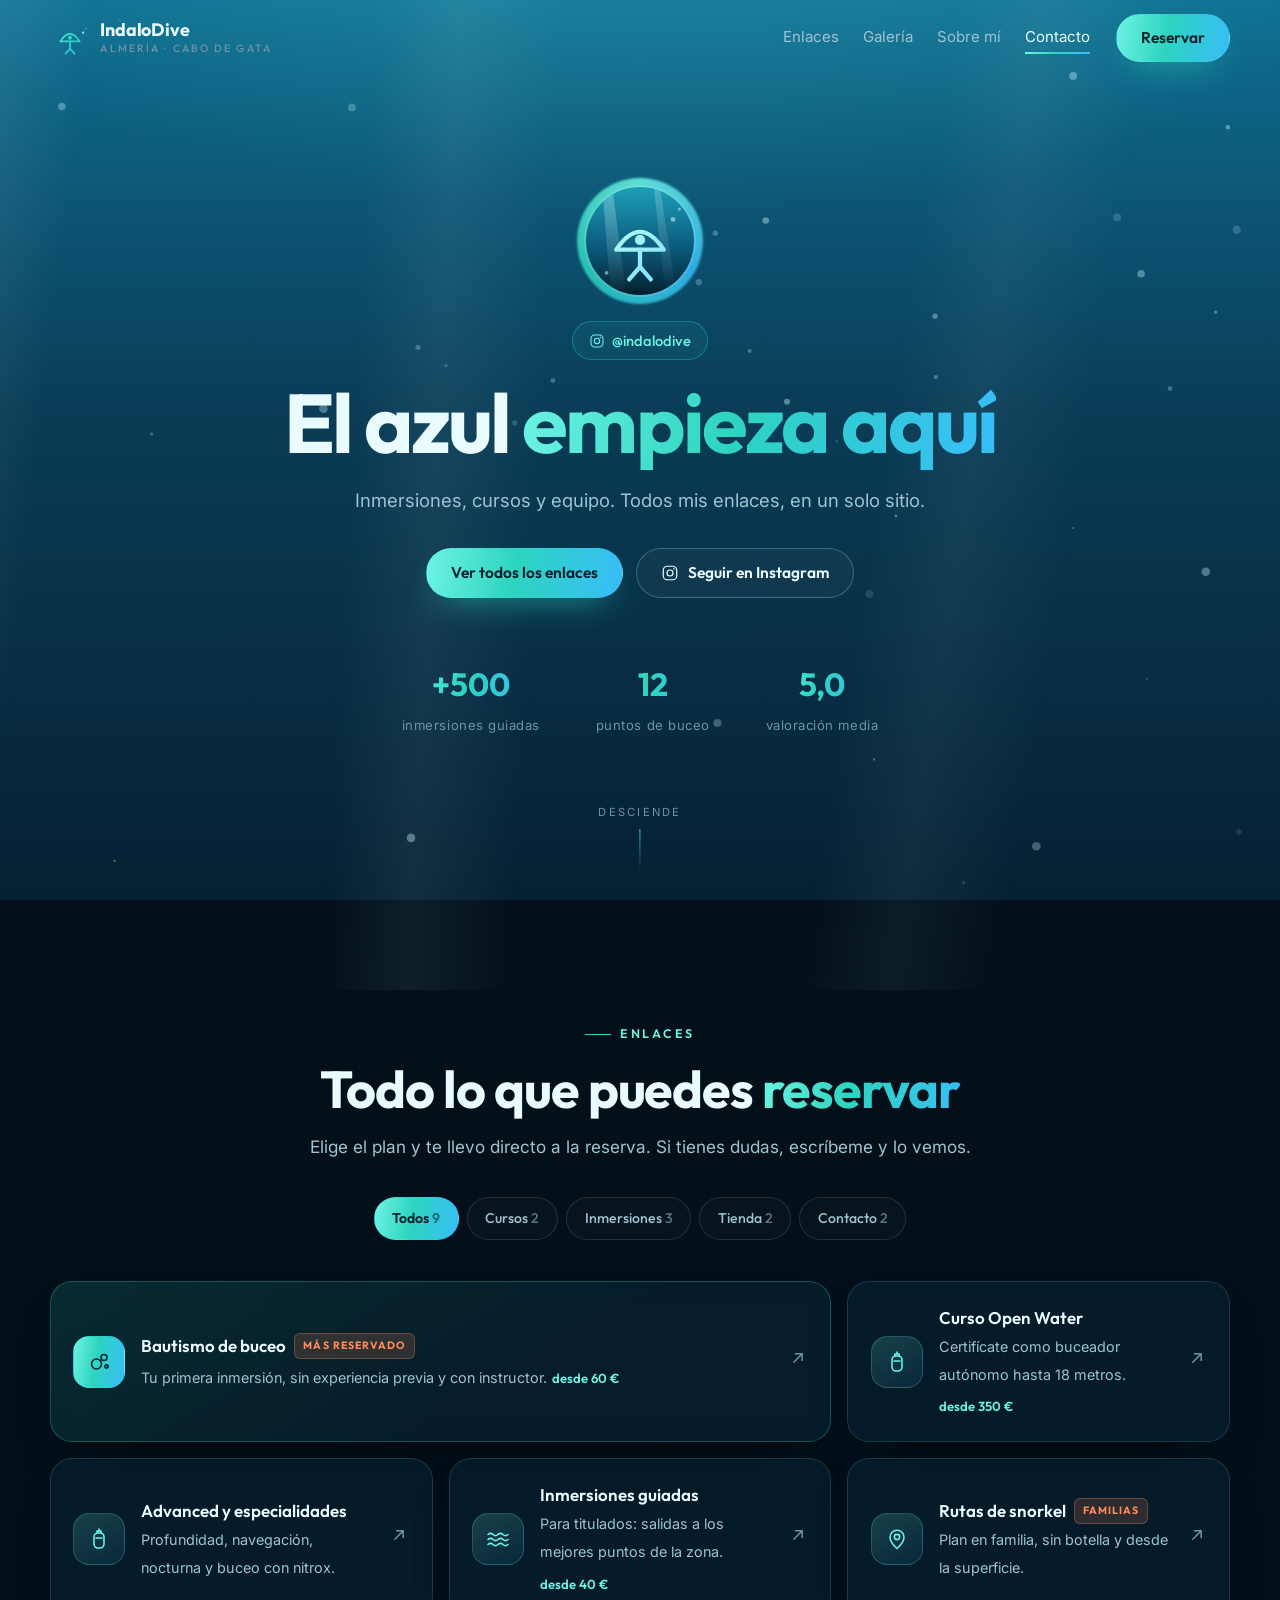
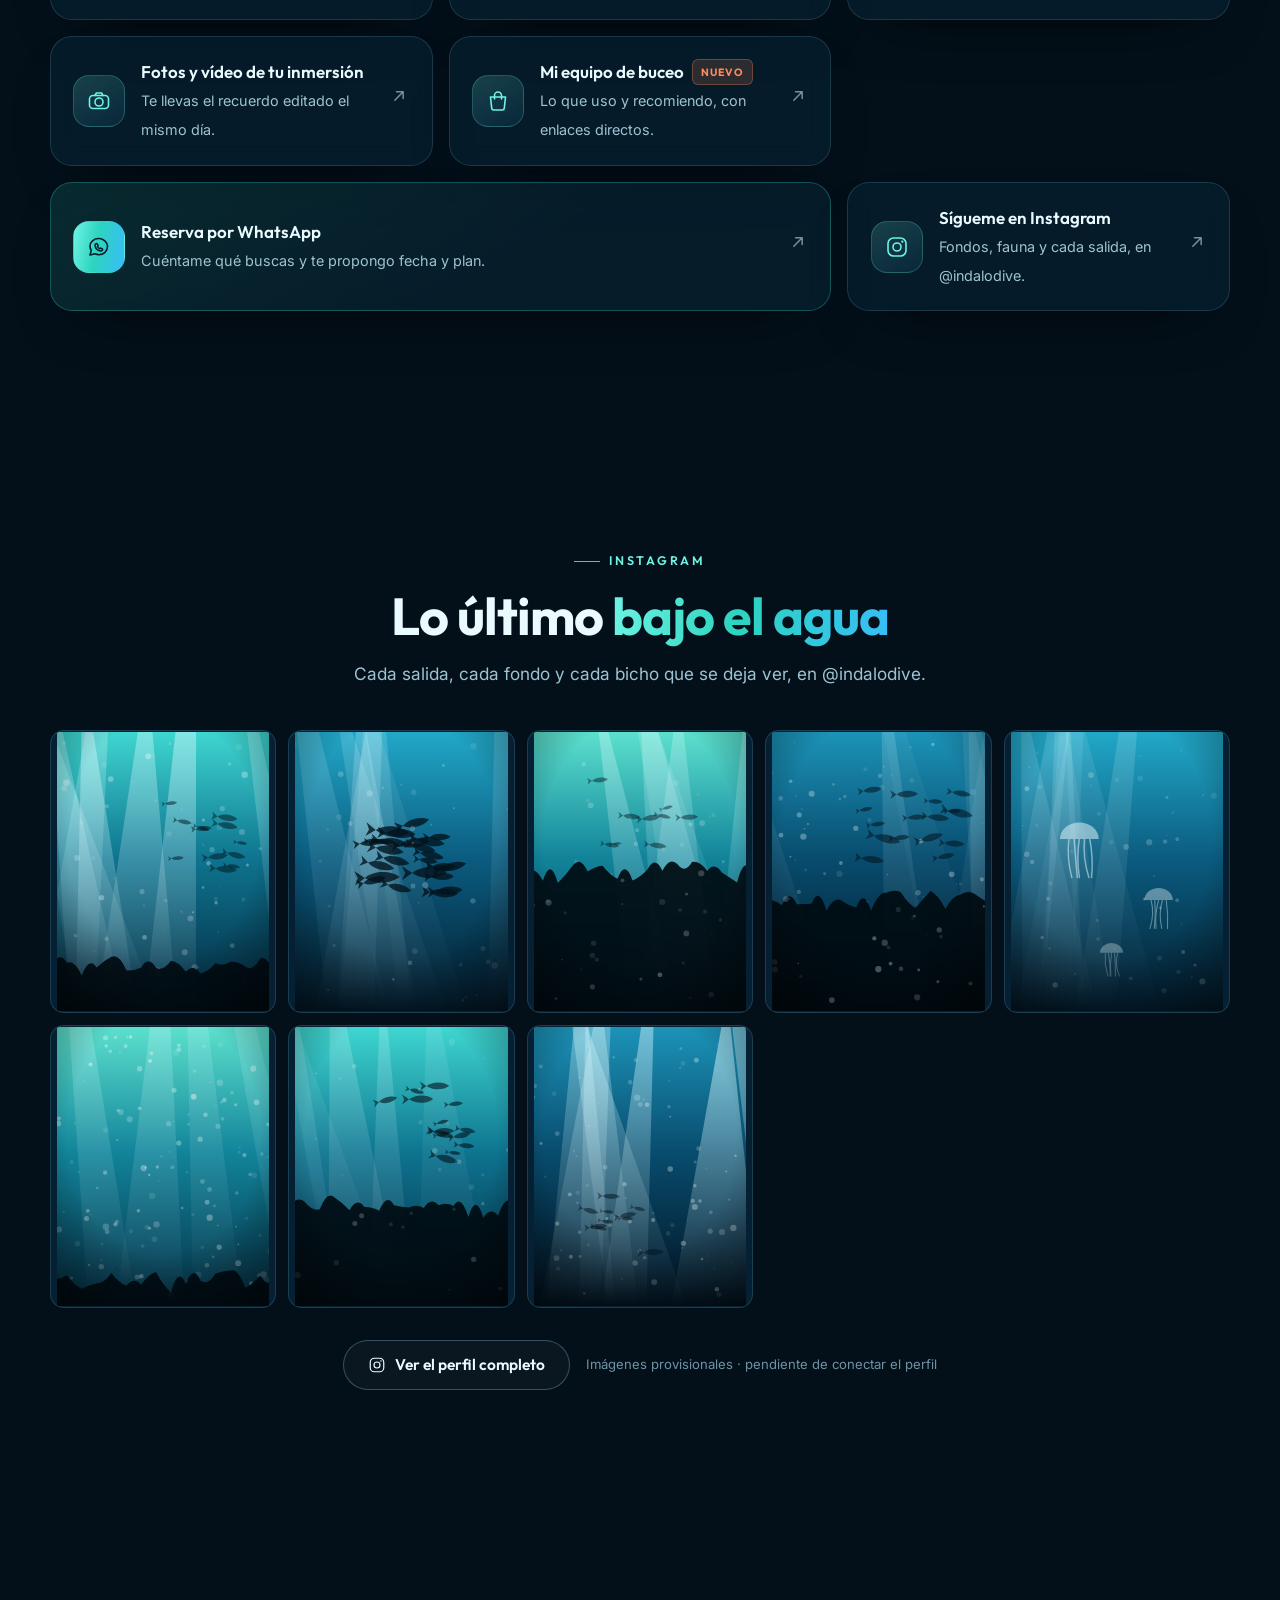
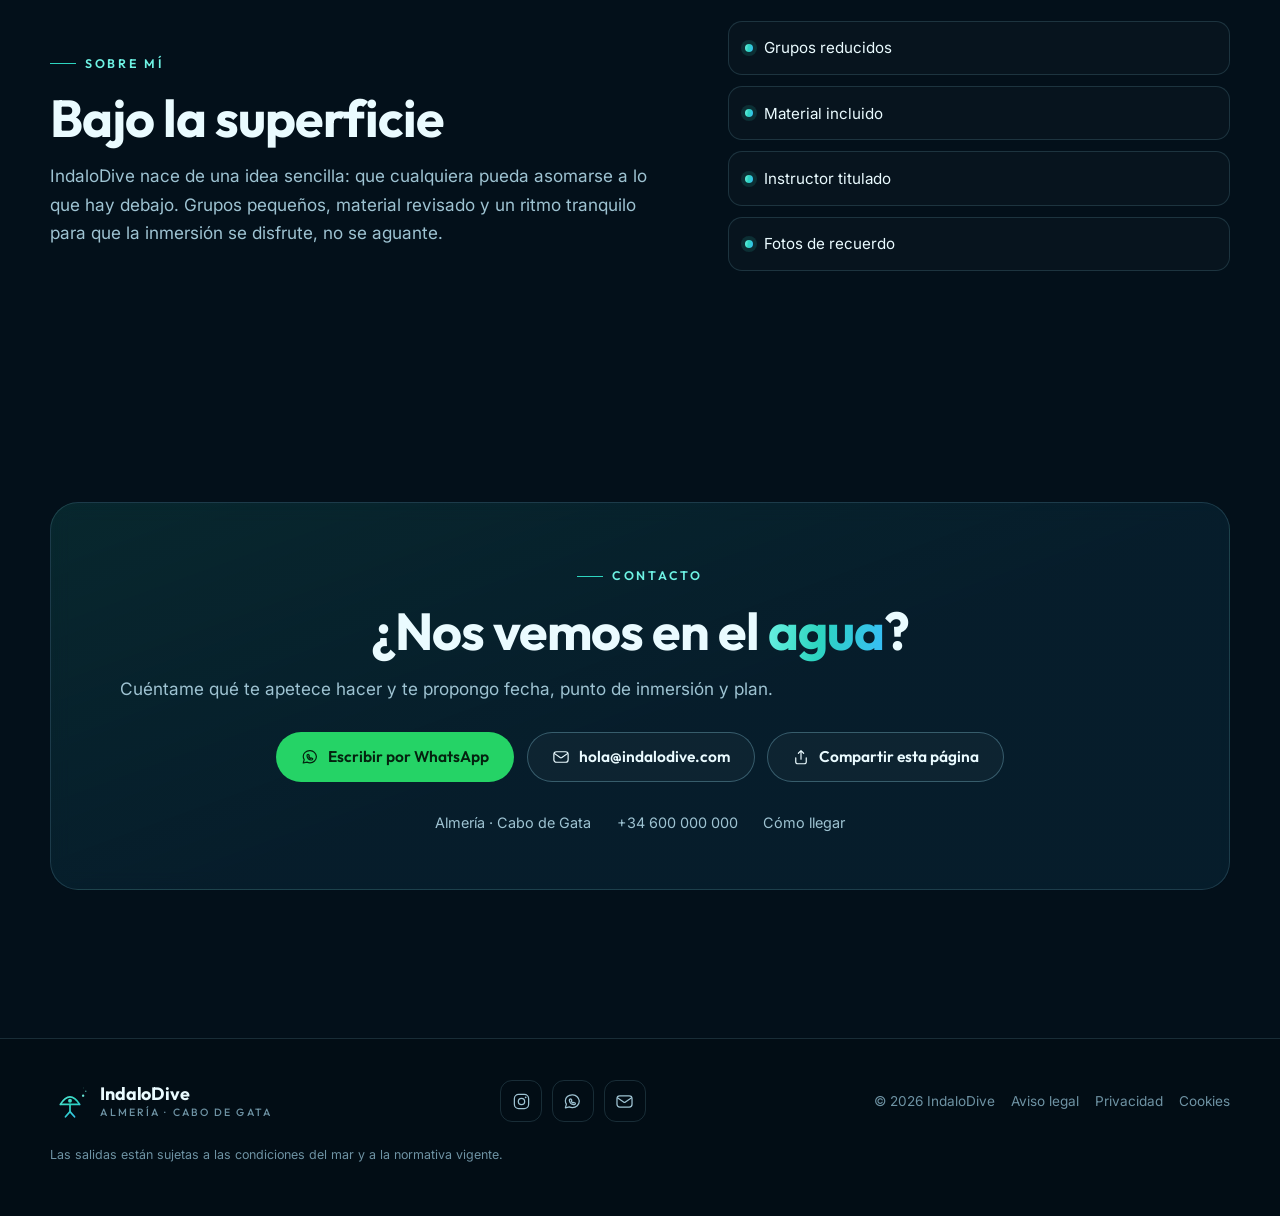
==== commit 37bb14f7: "Trigger Vercel redeploy from correct branch" ====
--- a/index.html
+++ b/index.html
@@ -281,3 +281,4 @@
 <script src="assets/js/main.js" defer></script>
 </body>
 </html>
+<!-- Updated at Thu Aug 27 18:32:17 UTC 2026 -->
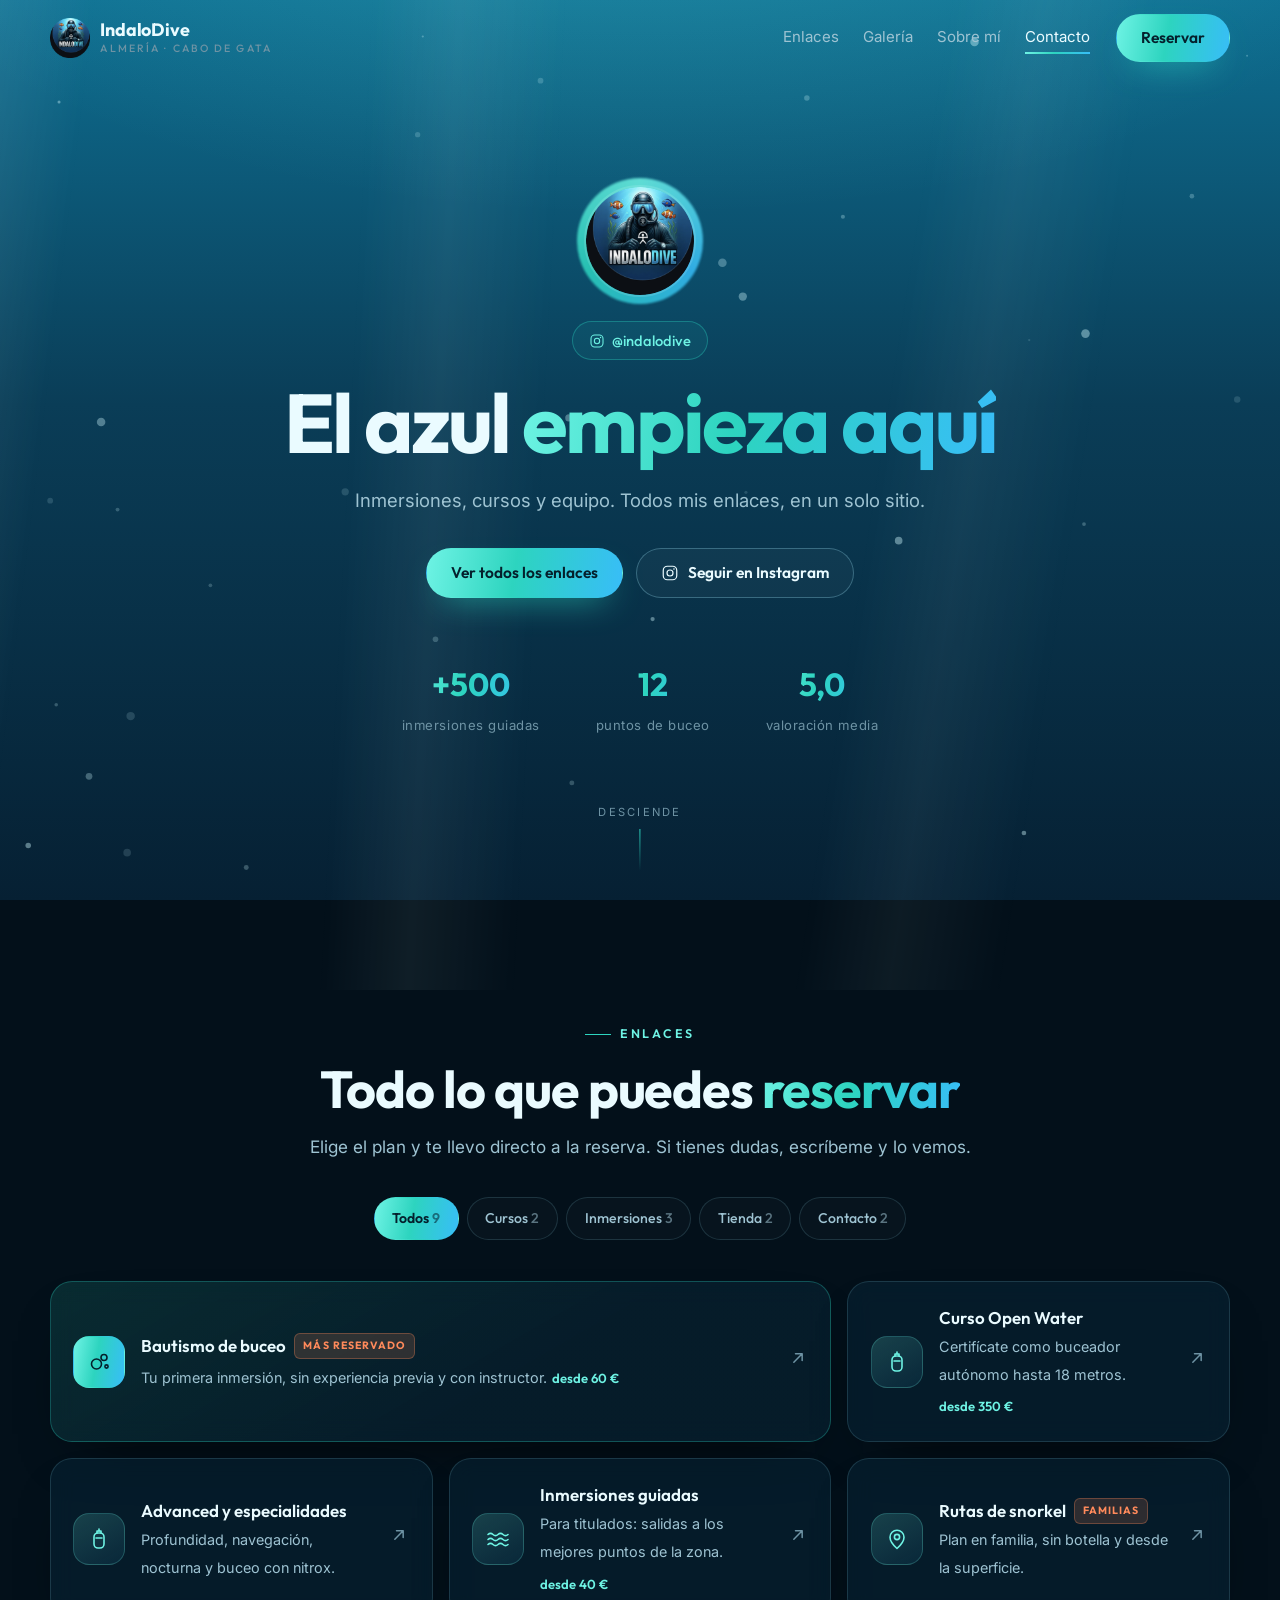
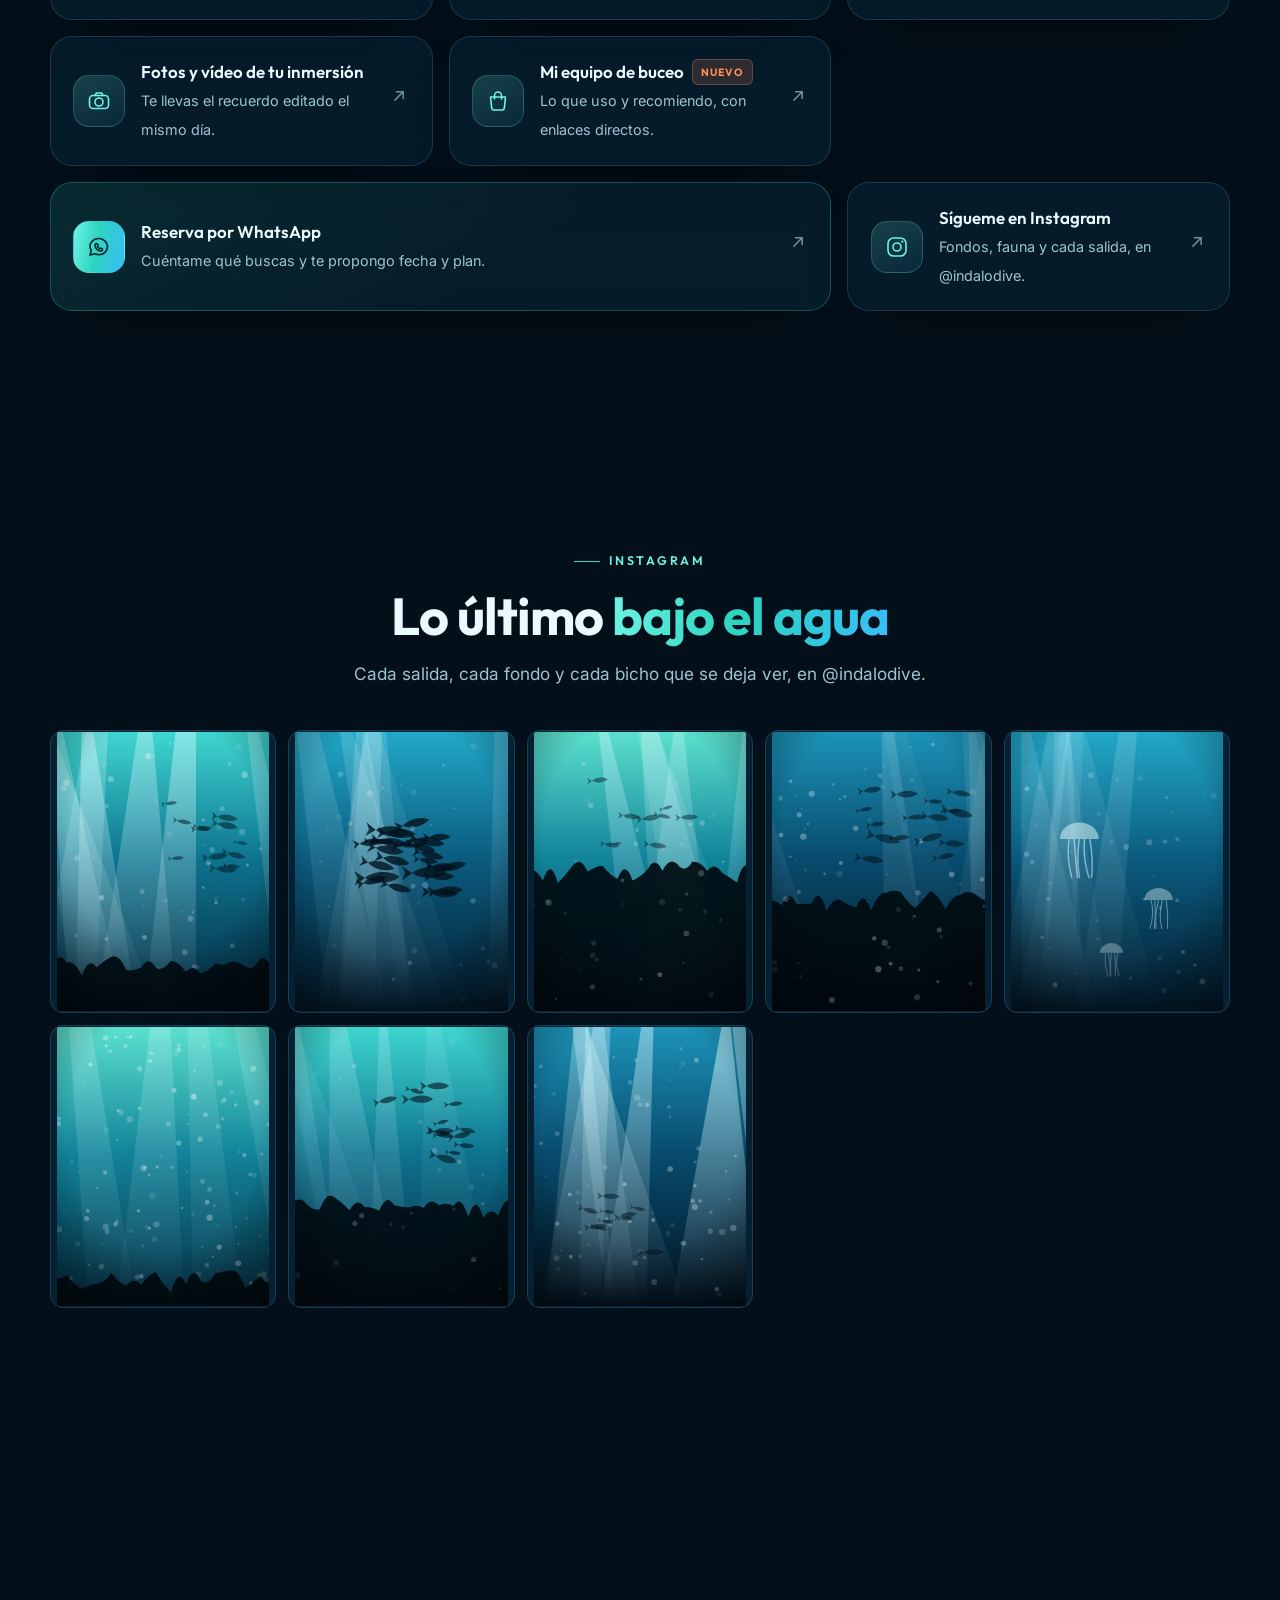
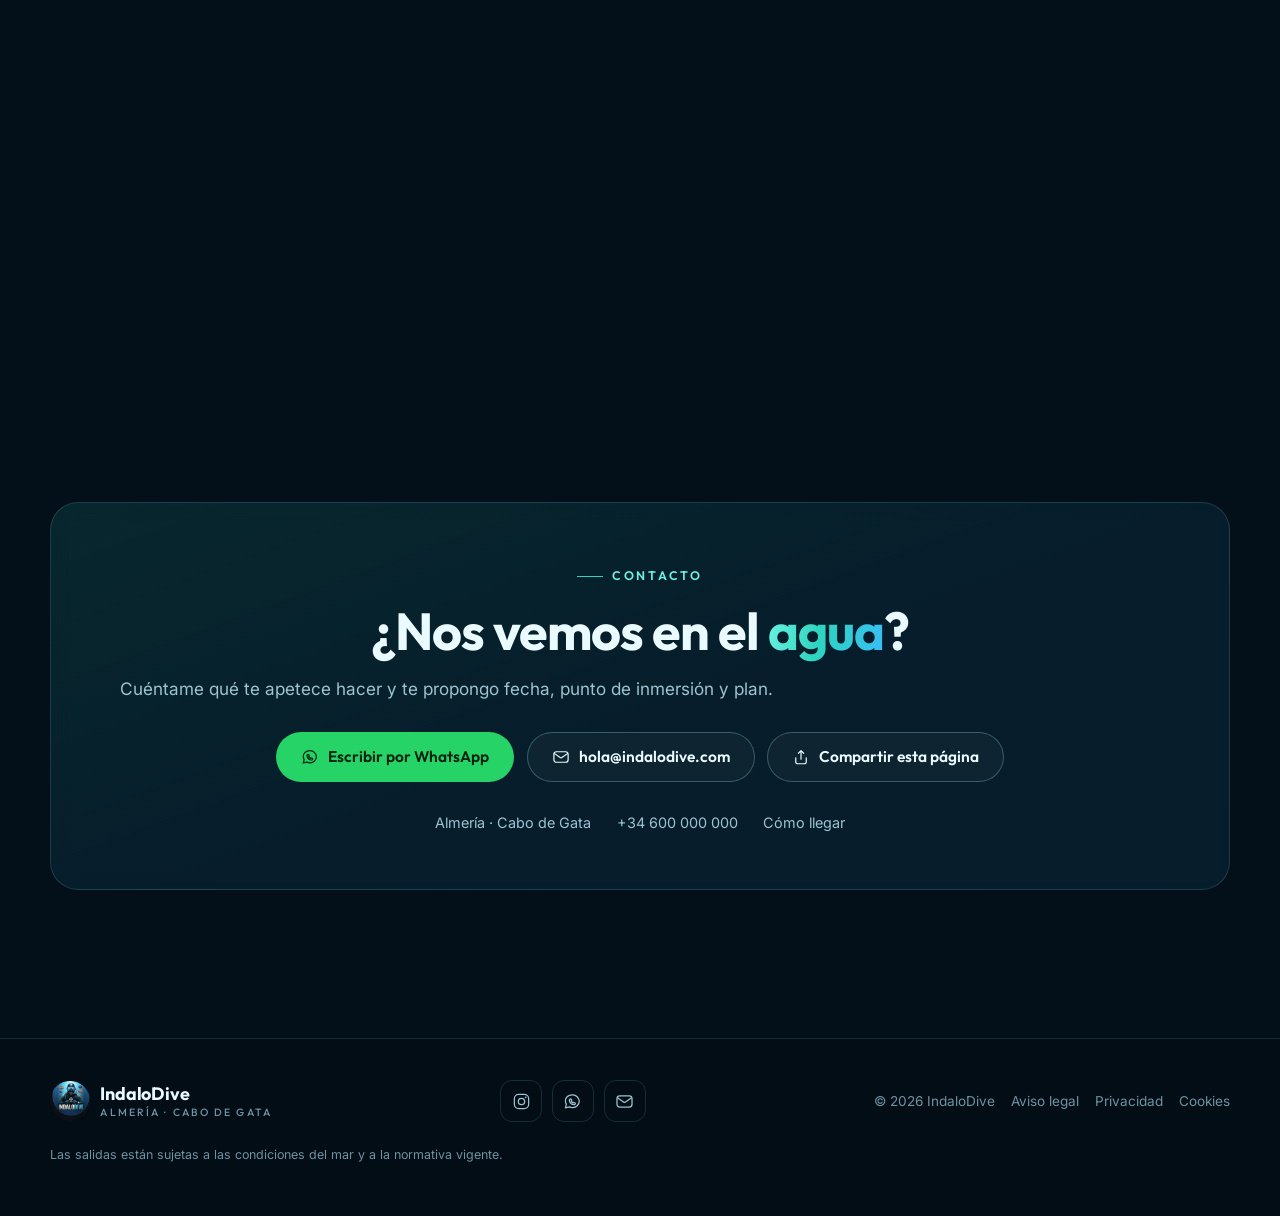
==== commit b087fa92: "Usar el logo real de Instagram @indalodive en el sitio" ====
--- a/index.html
+++ b/index.html
@@ -12,7 +12,7 @@
 <meta name="geo.region" content="ES-AL">
 <meta name="geo.placename" content="Almería">
 <link rel="canonical" href="https://indalodive.vercel.app/">
-<link rel="icon" href="assets/img/favicon.svg" type="image/svg+xml">
+<link rel="icon" href="assets/img/favicon.png">
 <link rel="apple-touch-icon" href="assets/img/apple-touch-icon.png">
 <link rel="manifest" href="site.webmanifest">
 
@@ -97,7 +97,7 @@
 <header class="header" id="header">
   <div class="container header__inner">
     <a class="brand" href="#inicio" aria-label="IndaloDive, inicio">
-      <img src="assets/img/logo.svg" alt="" width="40" height="40">
+      <img src="assets/img/logo.png" alt="" width="40" height="40">
       <span class="brand__texto">IndaloDive<em id="brandUbicacion">Buceo</em></span>
     </a>
     <nav class="nav" aria-label="Principal">
@@ -126,7 +126,7 @@
   <section class="hero">
     <div class="container hero__inner">
       <div class="hero__avatar">
-        <img src="assets/img/avatar.svg" alt="Foto de perfil de IndaloDive" width="112" height="112" id="heroAvatar">
+        <img src="assets/img/avatar.png" alt="Foto de perfil de IndaloDive" width="112" height="112" id="heroAvatar">
       </div>
       <a class="hero__usuario" id="heroUsuario" href="https://www.instagram.com/indalodive/" target="_blank" rel="noopener">
         <svg aria-hidden="true" width="16" height="16"><use href="#i-instagram"/></svg>@indalodive
@@ -222,7 +222,7 @@
   <div class="container">
     <div class="footer__inner">
       <a class="brand" href="#inicio">
-        <img src="assets/img/logo.svg" alt="" width="36" height="36">
+        <img src="assets/img/logo.png" alt="" width="36" height="36">
         <span class="brand__texto">IndaloDive<em id="footerUbicacion"></em></span>
       </a>
       <div class="redes" id="redes"></div>
@@ -258,7 +258,7 @@
       "@id":"https://indalodive.vercel.app/#organizacion",
       "name":"IndaloDive",
       "url":"https://indalodive.vercel.app/",
-      "logo":"https://indalodive.vercel.app/assets/img/logo.svg",
+      "logo":"https://indalodive.vercel.app/assets/img/logo.png",
       "image":"https://indalodive.vercel.app/assets/img/og-cover.png",
       "description":"Bautismos de buceo, cursos de certificación e inmersiones guiadas en Almería.",
       "areaServed":{"@type":"Place","name":"Almería, España"},
